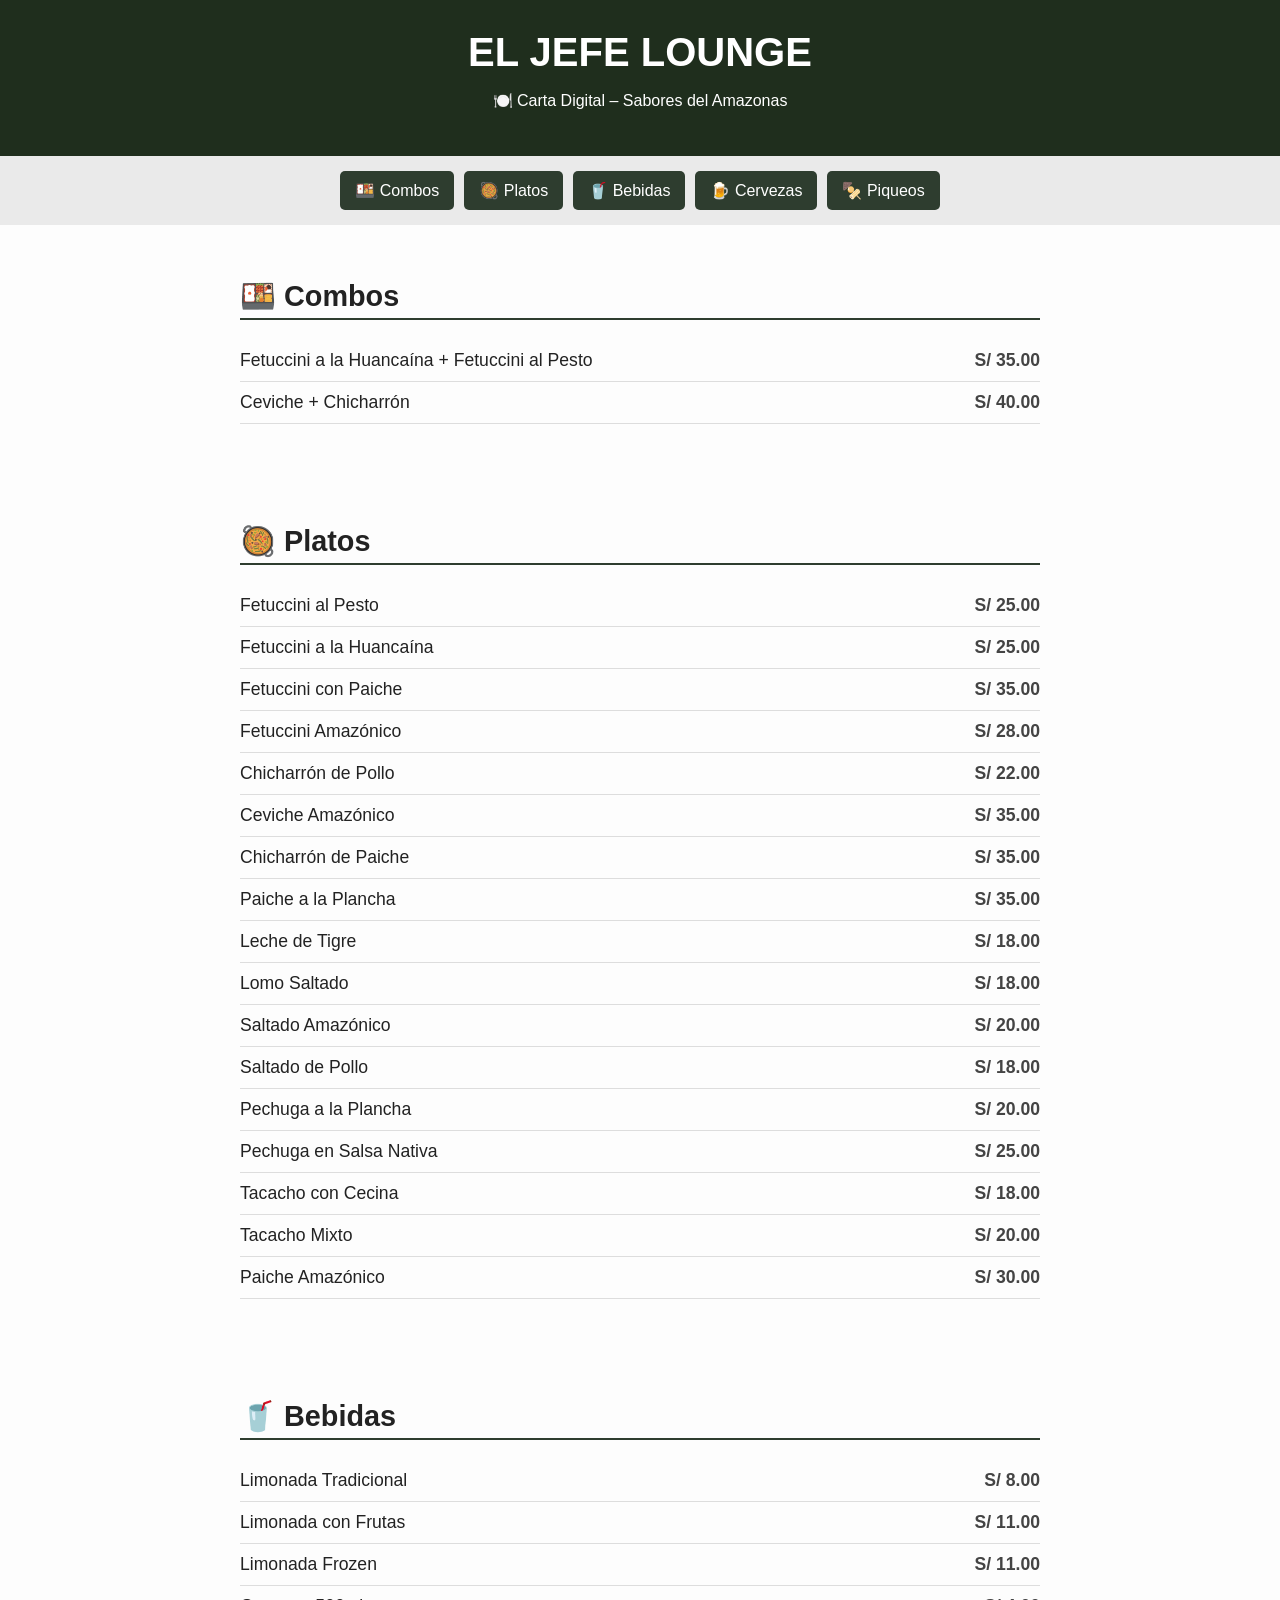
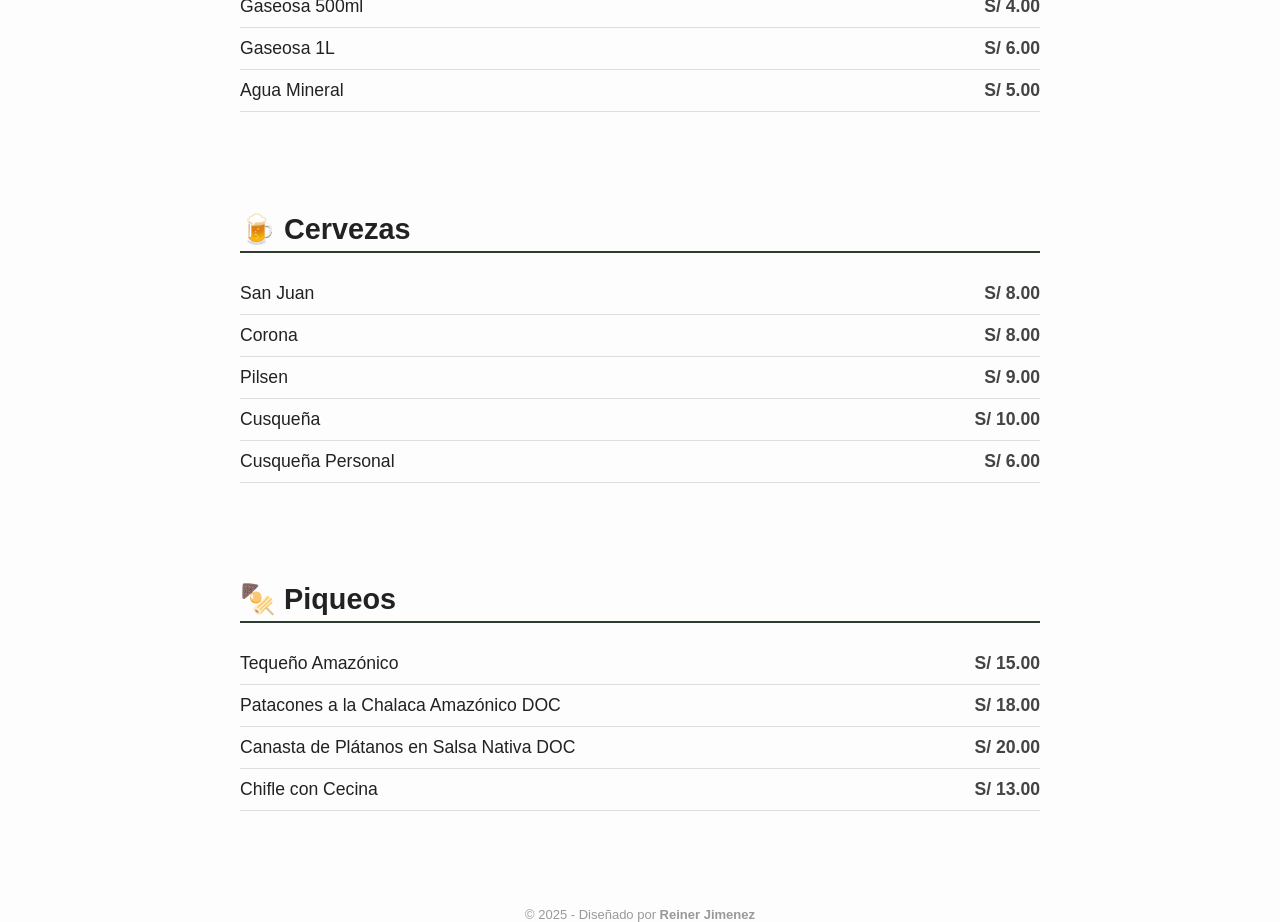
==== index.html @ 7139c157 "Initial commit" ====
<!DOCTYPE html>
<html lang="es">
<head>
  <meta charset="UTF-8" />
  <meta name="viewport" content="width=device-width, initial-scale=1.0"/>
  <title>Carta - El Jefe Lounge</title>
  <style>
    body {
      font-family: 'Segoe UI', sans-serif;
      background: #fdfdfd;
      margin: 0;
      color: #222;
    }

    header {
      background: #1f2e1d;
      color: #fff;
      padding: 30px 20px;
      text-align: center;
    }

    header h1 {
      margin: 0;
      font-size: 2.5em;
      text-transform: uppercase;
    }

    nav {
      display: flex;
      flex-wrap: wrap;
      justify-content: center;
      background: #eaeaea;
      padding: 10px;
      position: sticky;
      top: 0;
      z-index: 1000;
    }

    nav button {
      margin: 5px;
      padding: 10px 15px;
      background: #2e3d2f;
      color: white;
      border: none;
      border-radius: 5px;
      cursor: pointer;
      font-size: 1em;
    }

    nav button:hover {
      background: #3f513e;
    }

    .section {
      padding: 30px 20px;
      max-width: 800px;
      margin: auto;
    }

    .section h2 {
      border-bottom: 2px solid #2e3d2f;
      padding-bottom: 5px;
      margin-bottom: 20px;
      font-size: 1.8em;
    }

    ul {
      list-style: none;
      padding: 0;
    }

    li {
      display: flex;
      justify-content: space-between;
      border-bottom: 1px solid #ddd;
      padding: 10px 0;
      font-size: 1.1em;
    }

    .price {
      font-weight: bold;
      color: #444;
    }
  </style>
</head>
<body>

<header>
  <h1>El Jefe Lounge</h1>
  <p>🍽️ Carta Digital – Sabores del Amazonas</p>
</header>

<nav>
  <button onclick="scrollToSection('combos')">🍱 Combos</button>
  <button onclick="scrollToSection('platos')">🥘 Platos</button>
  <button onclick="scrollToSection('bebidas')">🥤 Bebidas</button>
  <button onclick="scrollToSection('cervezas')">🍺 Cervezas</button>
  <button onclick="scrollToSection('piqueos')">🍢 Piqueos</button>
</nav>

<div class="section" id="combos">
  <h2>🍱 Combos</h2>
  <ul>
    <li><span>Fetuccini a la Huancaína + Fetuccini al Pesto</span><span class="price">S/ 35.00</span></li>
    <li><span>Ceviche + Chicharrón</span><span class="price">S/ 40.00</span></li>
  </ul>
</div>

<div class="section" id="platos">
  <h2>🥘 Platos</h2>
  <ul>
    <li><span>Fetuccini al Pesto</span><span class="price">S/ 25.00</span></li>
    <li><span>Fetuccini a la Huancaína</span><span class="price">S/ 25.00</span></li>
    <li><span>Fetuccini con Paiche</span><span class="price">S/ 35.00</span></li>
    <li><span>Fetuccini Amazónico</span><span class="price">S/ 28.00</span></li>
    <li><span>Chicharrón de Pollo</span><span class="price">S/ 22.00</span></li>
    <li><span>Ceviche Amazónico</span><span class="price">S/ 35.00</span></li>
    <li><span>Chicharrón de Paiche</span><span class="price">S/ 35.00</span></li>
    <li><span>Paiche a la Plancha</span><span class="price">S/ 35.00</span></li>
    <li><span>Leche de Tigre</span><span class="price">S/ 18.00</span></li>
    <li><span>Lomo Saltado</span><span class="price">S/ 18.00</span></li>
    <li><span>Saltado Amazónico</span><span class="price">S/ 20.00</span></li>
    <li><span>Saltado de Pollo</span><span class="price">S/ 18.00</span></li>
    <li><span>Pechuga a la Plancha</span><span class="price">S/ 20.00</span></li>
    <li><span>Pechuga en Salsa Nativa</span><span class="price">S/ 25.00</span></li>
    <li><span>Tacacho con Cecina</span><span class="price">S/ 18.00</span></li>
    <li><span>Tacacho Mixto</span><span class="price">S/ 20.00</span></li>
    <li><span>Paiche Amazónico</span><span class="price">S/ 30.00</span></li>
  </ul>
</div>

<div class="section" id="bebidas">
  <h2>🥤 Bebidas</h2>
  <ul>
    <li><span>Limonada Tradicional</span><span class="price">S/ 8.00</span></li>
    <li><span>Limonada con Frutas</span><span class="price">S/ 11.00</span></li>
    <li><span>Limonada Frozen</span><span class="price">S/ 11.00</span></li>
    <li><span>Gaseosa 500ml</span><span class="price">S/ 4.00</span></li>
    <li><span>Gaseosa 1L</span><span class="price">S/ 6.00</span></li>
    <li><span>Agua Mineral</span><span class="price">S/ 5.00</span></li>
  </ul>
</div>

<div class="section" id="cervezas">
  <h2>🍺 Cervezas</h2>
  <ul>
    <li><span>San Juan</span><span class="price">S/ 8.00</span></li>
    <li><span>Corona</span><span class="price">S/ 8.00</span></li>
    <li><span>Pilsen</span><span class="price">S/ 9.00</span></li>
    <li><span>Cusqueña</span><span class="price">S/ 10.00</span></li>
    <li><span>Cusqueña Personal</span><span class="price">S/ 6.00</span></li>
  </ul>
</div>

<div class="section" id="piqueos">
  <h2>🍢 Piqueos</h2>
  <ul>
    <li><span>Tequeño Amazónico</span><span class="price">S/ 15.00</span></li>
    <li><span>Patacones a la Chalaca Amazónico DOC</span><span class="price">S/ 18.00</span></li>
    <li><span>Canasta de Plátanos en Salsa Nativa DOC</span><span class="price">S/ 20.00</span></li>
    <li><span>Chifle con Cecina</span><span class="price">S/ 13.00</span></li>
  </ul>
</div>

<script>
  function scrollToSection(id) {
    document.getElementById(id).scrollIntoView({ behavior: 'smooth' });
  }
</script>

<footer style="text-align:center; margin-top:50px; font-size: 13px; color: #999;">
  © 2025 - Diseñado por <strong>Reiner Jimenez</strong>
</footer>

</body>
</html>
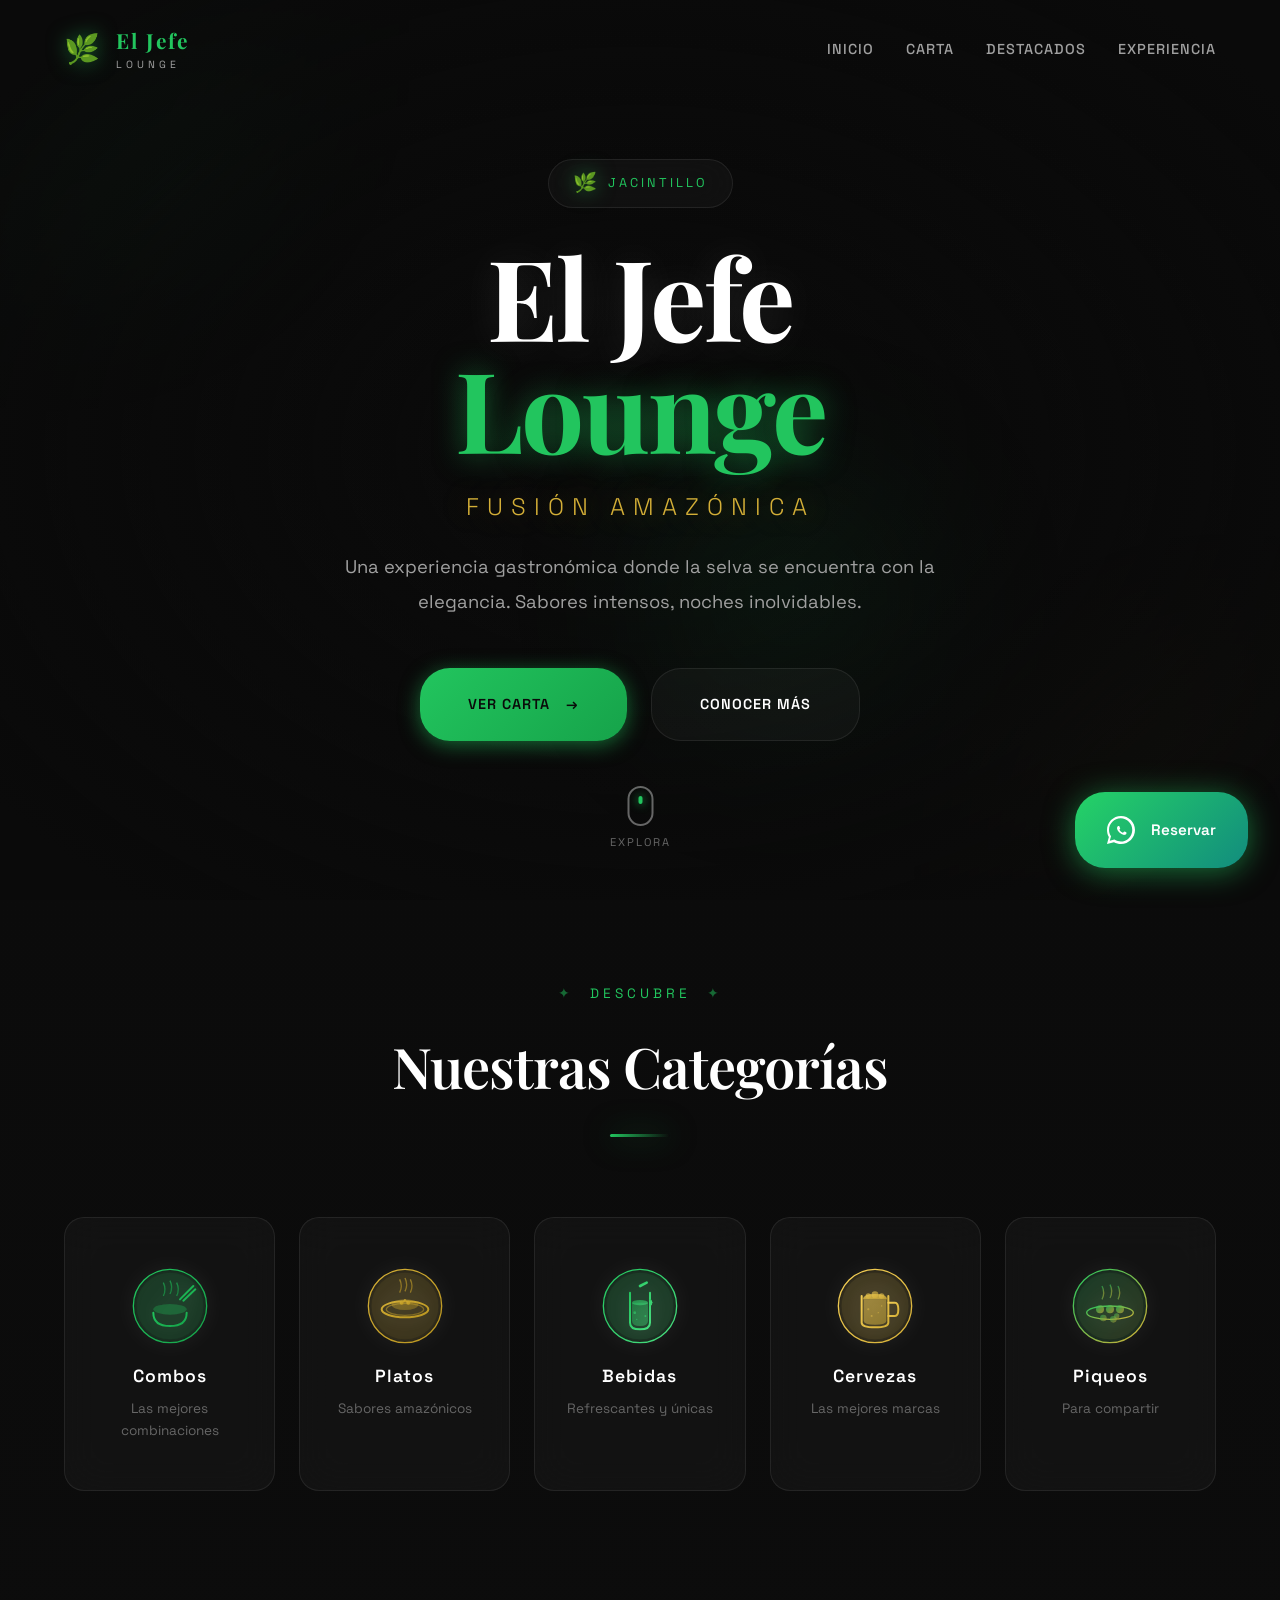
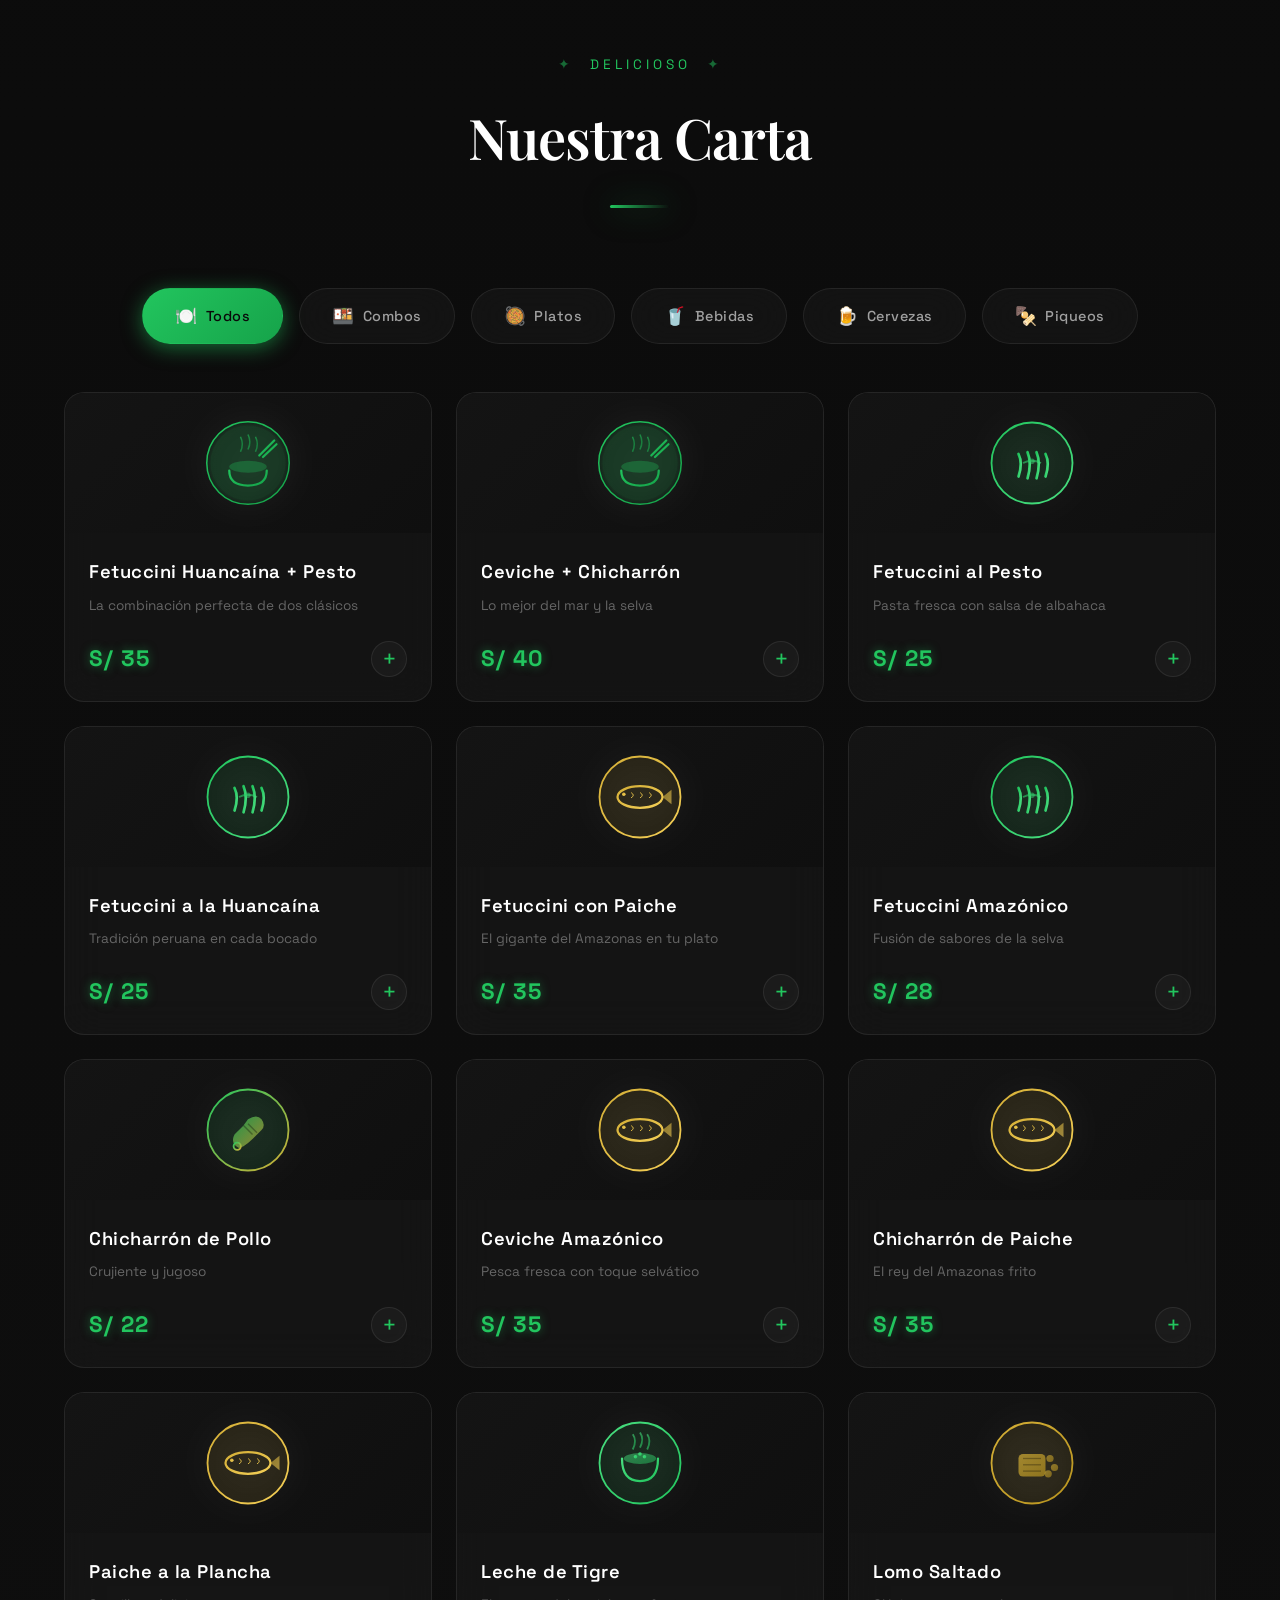
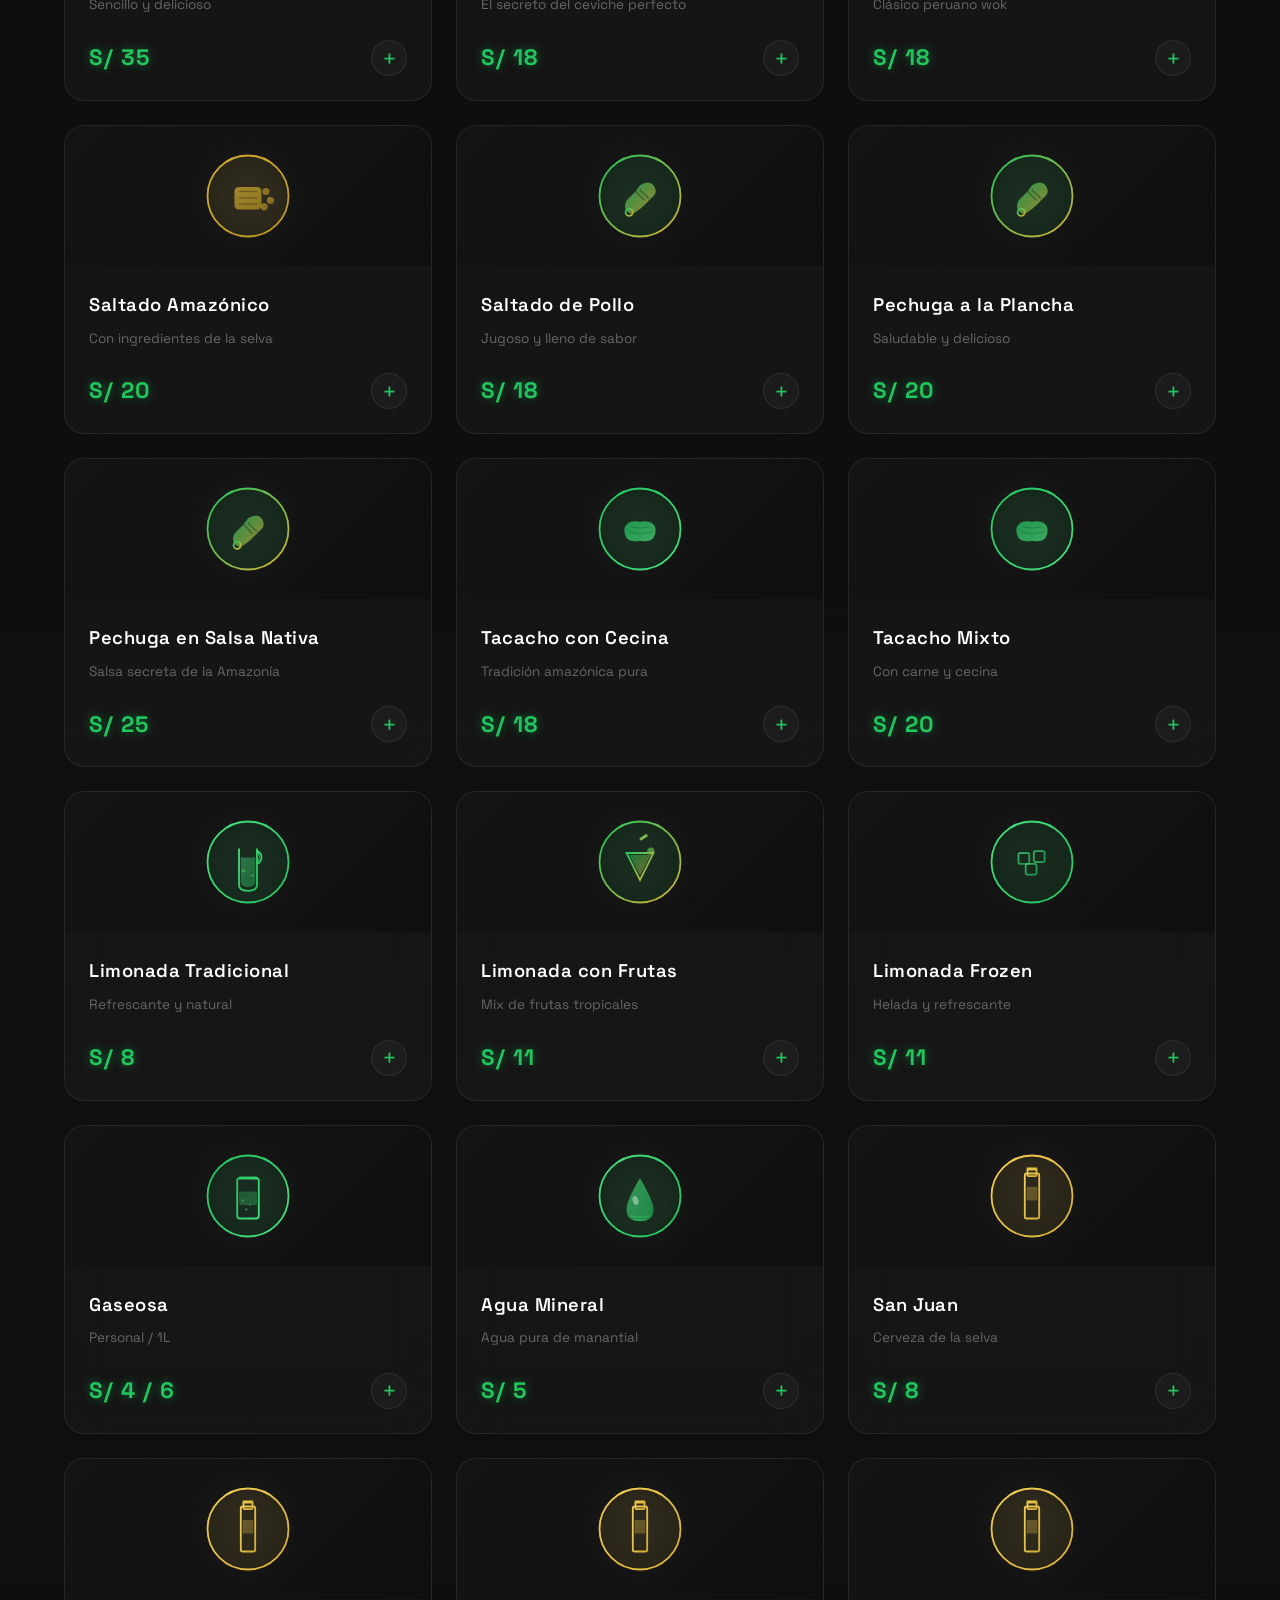
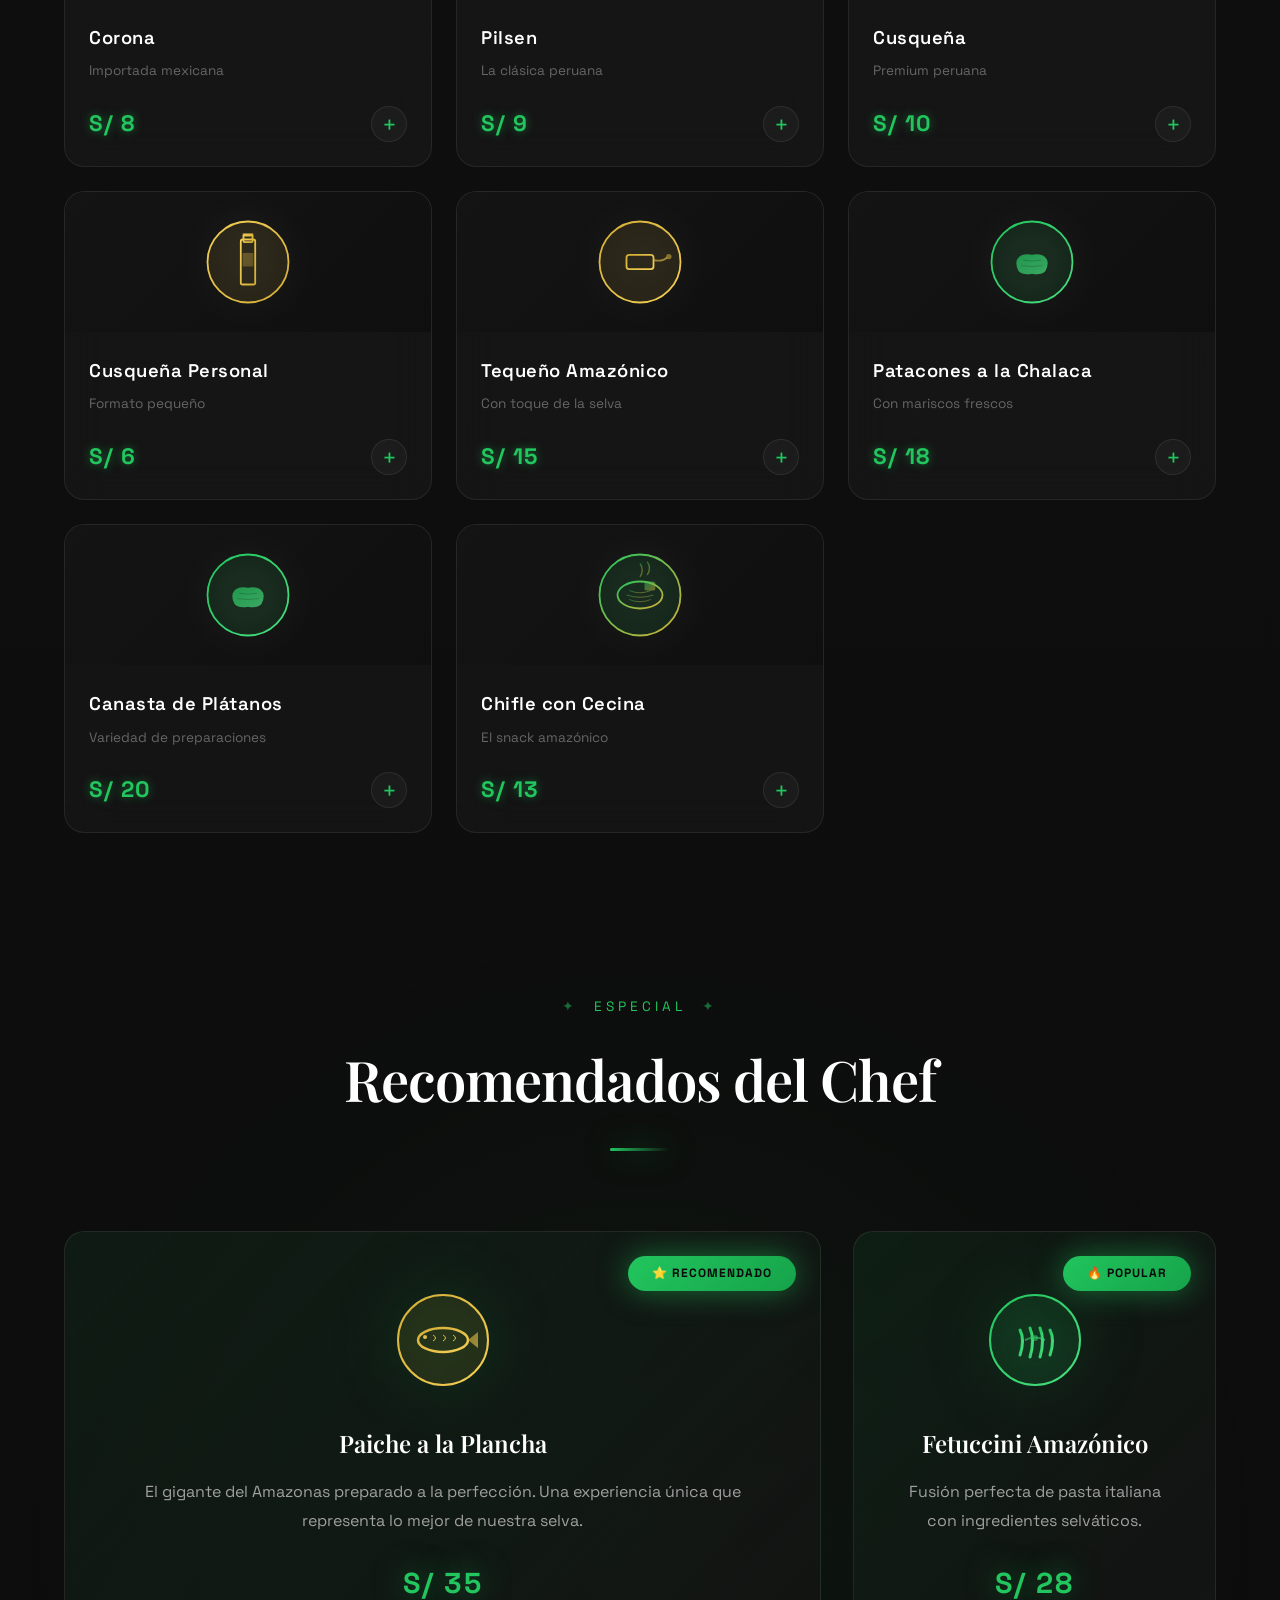
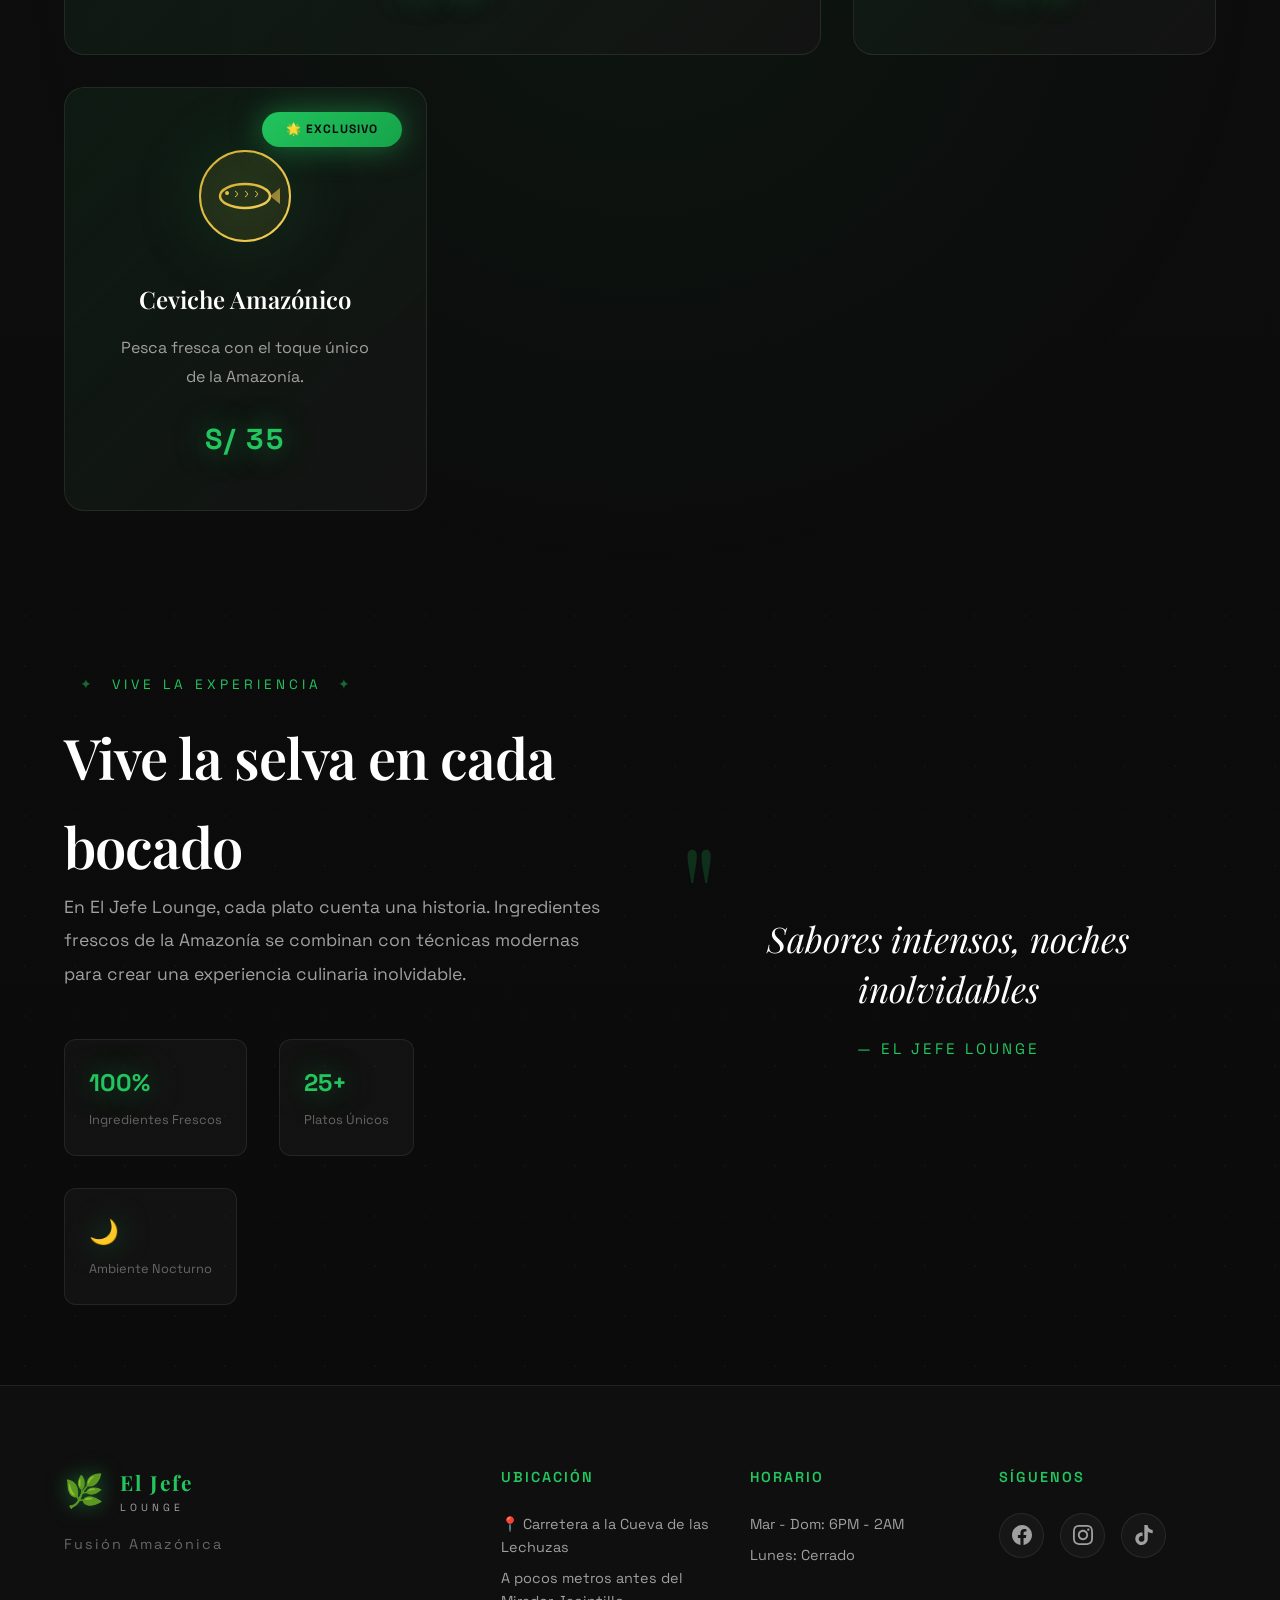
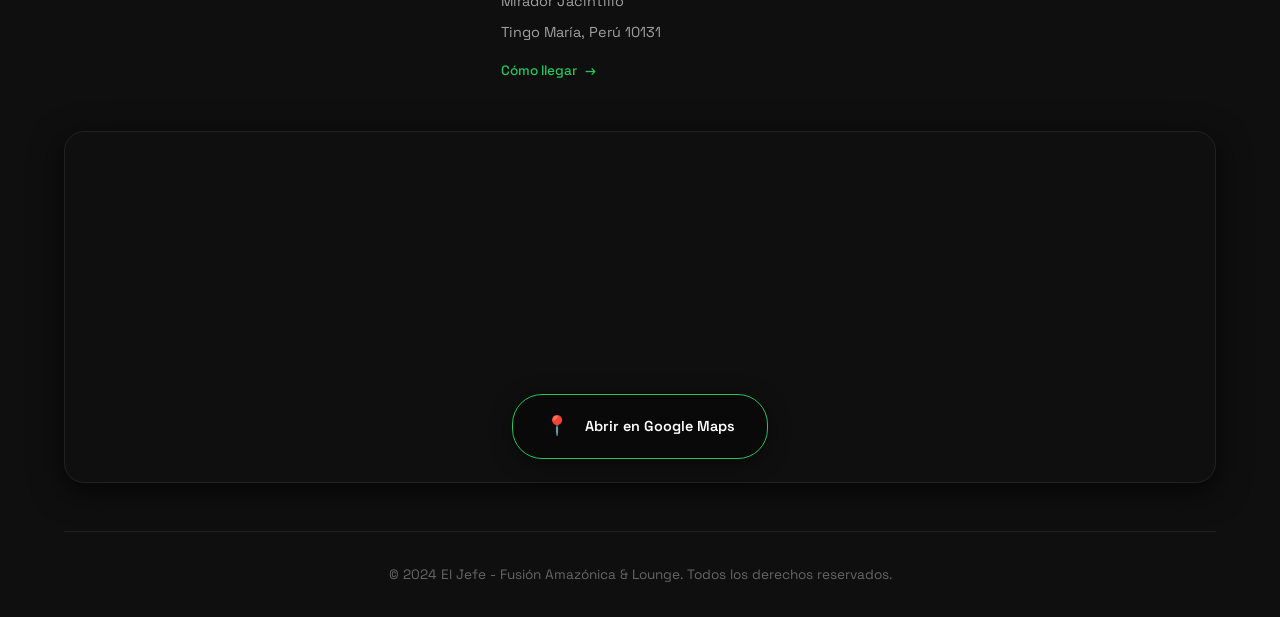
==== commit 37866b84: "primera version" ====
--- a/index.html
+++ b/index.html
@@ -1,176 +1,1040 @@
 <!DOCTYPE html>
 <html lang="es">
 <head>
-  <meta charset="UTF-8" />
-  <meta name="viewport" content="width=device-width, initial-scale=1.0"/>
-  <title>Carta - El Jefe Lounge</title>
-  <style>
-    body {
-      font-family: 'Segoe UI', sans-serif;
-      background: #fdfdfd;
-      margin: 0;
-      color: #222;
-    }
+    <meta charset="UTF-8">
+    <meta name="viewport" content="width=device-width, initial-scale=1.0">
+    <meta name="description" content="El Jefe - Fusión Amazónica & Lounge. Carta digital interactiva en Jacintillo.">
+    <meta name="theme-color" content="#0a0a0a">
+    <title>El Jefe | Fusión Amazónica & Lounge</title>
+    
+    <!-- DNS Prefetch & Preconnect -->
+    <link rel="dns-prefetch" href="https://fonts.googleapis.com">
+    <link rel="dns-prefetch" href="https://fonts.gstatic.com">
+    <link rel="dns-prefetch" href="https://www.google.com">
+    <link rel="preconnect" href="https://fonts.googleapis.com" crossorigin>
+    <link rel="preconnect" href="https://fonts.gstatic.com" crossorigin>
+    
+    <!-- Preload Critical Fonts -->
+    <link rel="preload" as="style" href="https://fonts.googleapis.com/css2?family=Playfair+Display:ital,wght@0,400;0,600;0,700;1,400&family=Space+Grotesk:wght@300;400;500;600;700&display=swap">
+    <link rel="stylesheet" href="https://fonts.googleapis.com/css2?family=Playfair+Display:ital,wght@0,400;0,600;0,700;1,400&family=Space+Grotesk:wght@300;400;500;600;700&display=swap" media="print" onload="this.media='all'">
+    <noscript><link rel="stylesheet" href="https://fonts.googleapis.com/css2?family=Playfair+Display:ital,wght@0,400;0,600;0,700;1,400&family=Space+Grotesk:wght@300;400;500;600;700&display=swap"></noscript>
+    
+    <!-- Critical CSS Inline -->
+    <style>
+        :root{--neon-green:#22C55E;--neon-green-light:#4ADE80;--neon-green-dark:#16A34A;--neon-green-glow:rgba(34,197,94,0.5);--gold:#D4AF37;--gold-light:#F4CF57;--gold-dark:#B8941F;--gold-glow:rgba(212,175,55,0.4);--bg-primary:#0a0a0a;--bg-secondary:#0f0f0f;--bg-tertiary:#141414;--glass-bg:rgba(255,255,255,0.03);--glass-border:rgba(255,255,255,0.08);--text-primary:#fff;--text-secondary:#a0a0a0;--text-muted:#666;--font-display:'Playfair Display',Georgia,serif;--font-body:'Space Grotesk',-apple-system,BlinkMacSystemFont,sans-serif;--space-md:1.5rem;--space-lg:2rem;--space-xl:3rem;--transition-base:0.3s cubic-bezier(0.4,0,0.2,1);--radius-lg:20px;--radius-xl:30px;--glow-green:0 0 30px rgba(34,197,94,0.5)}
+        *,*::before,*::after{margin:0;padding:0;box-sizing:border-box}
+        html{scroll-behavior:smooth;font-size:16px}
+        body{font-family:var(--font-body);background:linear-gradient(180deg,var(--bg-primary) 0%,var(--bg-secondary) 50%,var(--bg-primary) 100%);color:var(--text-primary);line-height:1.6;overflow-x:hidden;min-height:100vh}
+        body.loaded{overflow:auto}
+        .preloader{position:fixed;top:0;left:0;width:100%;height:100%;background:radial-gradient(circle at center,var(--bg-tertiary) 0%,var(--bg-primary) 100%);display:flex;flex-direction:column;align-items:center;justify-content:center;z-index:10000;transition:opacity 0.8s ease,visibility 0.8s ease}
+        .preloader.hidden{opacity:0;visibility:hidden}
+        .preloader-ring{position:absolute;border-radius:50%;border:2px solid transparent;border-top-color:var(--neon-green);animation:spin 1.5s linear infinite}
+        .preloader-ring:nth-child(1){width:80px;height:80px;border-right-color:var(--gold)}
+        .preloader-ring:nth-child(2){width:120px;height:120px;border-bottom-color:var(--neon-green);animation-direction:reverse;animation-duration:2s}
+        .preloader-ring:nth-child(3){width:160px;height:160px;border-left-color:var(--gold);animation-duration:2.5s}
+        @keyframes spin{to{transform:rotate(360deg)}}
+        .logo-container{text-align:center}
+        .logo-text-fallback{font-family:var(--font-display);font-size:2.5rem;font-weight:700;color:var(--neon-green);text-shadow:0 0 20px var(--neon-green-glow);letter-spacing:4px}
+        .loading-text{margin-top:var(--space-lg);font-size:0.9rem;color:var(--text-muted);letter-spacing:3px;text-transform:uppercase;animation:pulse-text 1.5s ease-in-out infinite}
+        @keyframes pulse-text{0%,100%{opacity:0.5}50%{opacity:1}}
+        .particles-container{position:fixed;top:0;left:0;width:100%;height:100%;z-index:-2;overflow:hidden;pointer-events:none}
+        .particle{position:absolute;width:4px;height:4px;background:var(--neon-green);border-radius:50%;opacity:0;animation:particle-float 15s infinite;box-shadow:0 0 10px var(--neon-green)}
+        @keyframes particle-float{0%{opacity:0;transform:translateY(100vh) scale(0)}10%{opacity:1}90%{opacity:1}100%{opacity:0;transform:translateY(-100px) scale(1)}}
+        .ambient-light{position:fixed;top:0;left:0;width:100%;height:100%;z-index:-1;overflow:hidden;pointer-events:none}
+        .orb{position:absolute;border-radius:50%;filter:blur(100px);opacity:0.3;animation:orb-float 20s ease-in-out infinite}
+        .orb-1{width:500px;height:500px;background:radial-gradient(circle,var(--neon-green) 0%,transparent 70%);top:-200px;left:-200px}
+        .orb-2{width:400px;height:400px;background:radial-gradient(circle,var(--gold) 0%,transparent 70%);bottom:-150px;right:-150px;animation-delay:-7s}
+        .orb-3{width:300px;height:300px;background:radial-gradient(circle,var(--neon-green-dark) 0%,transparent 70%);top:50%;left:50%;animation-delay:-14s}
+        @keyframes orb-float{0%,100%{transform:translate(0,0) scale(1)}33%{transform:translate(50px,-80px) scale(1.1)}66%{transform:translate(-40px,40px) scale(0.9)}}
+        .navbar{position:fixed;top:0;left:0;width:100%;z-index:1000;padding:var(--space-md) 0;transition:all var(--transition-base)}
+        .navbar.scrolled{background:rgba(10,10,10,0.95);backdrop-filter:blur(20px);border-bottom:1px solid var(--glass-border);padding:var(--space-md) 0}
+        .nav-container{max-width:1200px;margin:0 auto;padding:0 var(--space-md);display:flex;justify-content:space-between;align-items:center}
+        .nav-brand{display:flex;align-items:center;gap:var(--space-md);z-index:1002}
+        .brand-logo{font-size:1.8rem;filter:drop-shadow(0 0 10px var(--neon-green-glow))}
+        .brand-text{display:flex;flex-direction:column}
+        .brand-name{font-family:var(--font-display);font-size:1.3rem;font-weight:700;color:var(--neon-green);letter-spacing:2px}
+        .brand-tag{font-size:0.65rem;letter-spacing:4px;text-transform:uppercase;color:var(--text-secondary)}
+        .hero{position:relative;min-height:100vh;display:flex;align-items:center;justify-content:center;padding:var(--space-xl) var(--space-md);overflow:hidden}
+        .hero-bg{position:absolute;top:0;left:0;width:100%;height:100%;z-index:-1}
+        .hero-image-overlay{position:absolute;top:0;left:0;width:100%;height:100%;background:radial-gradient(ellipse at center,transparent 0%,var(--bg-primary) 90%);z-index:1}
+        .hero-content{position:relative;z-index:2;text-align:center;max-width:800px}
+        .hero-badge{display:inline-flex;align-items:center;gap:0.5rem;background:var(--glass-bg);border:1px solid var(--glass-border);padding:0.5rem 1.5rem;border-radius:var(--radius-xl);font-size:0.8rem;letter-spacing:3px;text-transform:uppercase;color:var(--neon-green);margin-bottom:var(--space-lg);backdrop-filter:blur(20px)}
+        .badge-leaf{font-size:1.2rem;filter:drop-shadow(0 0 10px var(--neon-green-glow))}
+        .hero-title{margin-bottom:var(--space-md)}
+        .title-main{display:block;font-family:var(--font-display);font-size:clamp(3.5rem,10vw,7rem);font-weight:700;line-height:1;letter-spacing:-2px;color:var(--text-primary);text-shadow:0 0 40px rgba(255,255,255,0.1)}
+        .title-accent{display:block;font-family:var(--font-display);font-size:clamp(3.5rem,10vw,7rem);font-weight:700;line-height:1;letter-spacing:-2px;color:var(--neon-green);text-shadow:var(--glow-green)}
+        .hero-tagline{font-size:clamp(1rem,2.5vw,1.5rem);font-weight:300;letter-spacing:8px;text-transform:uppercase;color:var(--gold);margin-bottom:var(--space-md);text-shadow:0 0 20px rgba(212,175,55,0.4)}
+        .hero-desc{font-size:clamp(1rem,2vw,1.15rem);color:var(--text-secondary);max-width:600px;margin:0 auto var(--space-xl);line-height:1.9}
+        .hero-actions{display:flex;gap:var(--space-md);justify-content:center;flex-wrap:wrap}
+        .btn{display:inline-flex;align-items:center;gap:var(--space-md);padding:var(--space-md) var(--space-xl);border-radius:var(--radius-xl);font-size:0.9rem;font-weight:600;letter-spacing:1px;text-transform:uppercase;transition:var(--transition-base);position:relative;overflow:hidden}
+        .btn-glow{background:linear-gradient(135deg,var(--neon-green) 0%,var(--neon-green-dark) 100%);color:var(--bg-primary);box-shadow:0 4px 20px var(--neon-green-glow)}
+        .btn-glow:hover{transform:translateY(-3px);box-shadow:0 8px 40px var(--neon-green-glow)}
+        .btn-ghost{background:var(--glass-bg);border:1px solid var(--glass-border);color:var(--text-primary);backdrop-filter:blur(20px)}
+        .btn-ghost:hover{background:var(--glass-border);border-color:var(--neon-green);color:var(--neon-green)}
+        .hero-scroll{position:absolute;bottom:var(--space-xl);left:50%;transform:translateX(-50%);z-index:2;display:flex;flex-direction:column;align-items:center;gap:0.5rem}
+        .scroll-mouse{width:26px;height:40px;border:2px solid var(--text-muted);border-radius:13px;position:relative}
+        .scroll-wheel{width:4px;height:8px;background:var(--neon-green);border-radius:2px;position:absolute;top:8px;left:50%;transform:translateX(-50%);animation:scroll-wheel 2s ease-in-out infinite;box-shadow:0 0 10px var(--neon-green)}
+        @keyframes scroll-wheel{0%,100%{opacity:1;transform:translateX(-50%) translateY(0)}100%{opacity:0;transform:translateX(-50%) translateY(12px)}}
+        .scroll-text{font-size:0.7rem;letter-spacing:2px;text-transform:uppercase;color:var(--text-muted)}
+        .animate-fade-in{opacity:0;animation:fadeIn 0.8s ease forwards}
+        @keyframes fadeIn{to{opacity:1}}
+        .animate-slide-up{opacity:0;transform:translateY(30px);animation:slideUp 0.8s ease forwards}
+        @keyframes slideUp{to{opacity:1;transform:translateY(0)}}
+        .delay-1{animation-delay:0.1s}.delay-2{animation-delay:0.2s}.delay-3{animation-delay:0.3s}
+        .container{width:100%;max-width:1200px;margin:0 auto;padding:0 var(--space-md)}
+        .section-header{text-align:center;margin-bottom:var(--space-xl)}
+        .section-label{display:inline-block;font-size:0.85rem;letter-spacing:4px;text-transform:uppercase;color:var(--neon-green);margin-bottom:var(--space-md);position:relative}
+        .section-label::before,.section-label::after{content:'✦';margin:0 var(--space-sm);opacity:0.5}
+        .section-title{font-family:var(--font-display);font-size:clamp(2rem,5vw,3.5rem);font-weight:600;color:var(--text-primary);letter-spacing:-1px}
+        .title-line{width:60px;height:3px;background:linear-gradient(90deg,var(--neon-green),transparent);margin:var(--space-md) auto 0;border-radius:2px;box-shadow:var(--glow-green)}
+        .categories{padding:var(--space-xl) 0;position:relative}
+        .categories-grid{display:grid;grid-template-columns:repeat(auto-fit,minmax(160px,1fr));gap:var(--space-md)}
+        .category-card{position:relative;background:var(--glass-bg);border:1px solid var(--glass-border);border-radius:var(--radius-lg);padding:var(--space-xl) var(--space-md);text-align:center;cursor:pointer;transition:var(--transition-base);overflow:hidden;backdrop-filter:blur(20px)}
+        .category-card:hover{transform:translateY(-10px);border-color:var(--neon-green);box-shadow:var(--glow-green)}
+        .category-icon-img,.category-icon{width:80px;height:80px;margin:0 auto var(--space-md);display:block;transition:var(--transition-base);filter:drop-shadow(0 0 10px rgba(255,255,255,0.2))}
+        .category-card:hover .category-icon-img{transform:scale(1.15) rotate(5deg);filter:drop-shadow(0 0 20px var(--neon-green-glow))}
+        .category-title{font-size:1.1rem;font-weight:600;color:var(--text-primary);margin-bottom:var(--space-xs);letter-spacing:1px}
+        .category-desc{font-size:0.85rem;color:var(--text-muted)}
+        .menu{padding:var(--space-xl) 0;position:relative}
+        .menu-tabs{display:flex;justify-content:center;flex-wrap:wrap;gap:var(--space-sm);margin-bottom:var(--space-xl)}
+        .tab-btn{display:flex;align-items:center;gap:0.5rem;padding:var(--space-sm) var(--space-lg);background:var(--glass-bg);border:1px solid var(--glass-border);border-radius:var(--radius-xl);color:var(--text-secondary);font-size:0.9rem;font-weight:500;letter-spacing:0.5px;transition:var(--transition-base);backdrop-filter:blur(20px)}
+        .tab-btn:hover{border-color:var(--neon-green);color:var(--neon-green)}
+        .tab-btn.active{background:linear-gradient(135deg,var(--neon-green) 0%,var(--neon-green-dark) 100%);color:var(--bg-primary);border-color:transparent;box-shadow:0 4px 20px var(--neon-green-glow)}
+        .menu-grid{display:grid;grid-template-columns:repeat(auto-fill,minmax(340px,1fr));gap:var(--space-md)}
+        .menu-card{opacity:0;transform:translateY(30px);transition:opacity 0.5s ease,transform 0.5s ease}
+        .menu-card.visible{opacity:1;transform:translateY(0)}
+        .menu-card.hidden{display:none}
+        .menu-card{position:relative;background:var(--glass-bg);border:1px solid var(--glass-border);border-radius:var(--radius-lg);overflow:hidden;backdrop-filter:blur(20px);transition:var(--transition-base)}
+        .menu-card:hover{transform:translateY(-5px);border-color:var(--neon-green);box-shadow:var(--glow-green)}
+        .card-image{height:140px;background:linear-gradient(135deg,var(--bg-tertiary) 0%,var(--bg-secondary) 100%);display:flex;align-items:center;justify-content:center;position:relative;overflow:hidden}
+        .card-icon-img{width:90px;height:90px;object-fit:contain;filter:drop-shadow(0 0 20px rgba(255,255,255,0.2));transition:var(--transition-base)}
+        .menu-card:hover .card-icon-img{transform:scale(1.15) rotate(5deg);filter:drop-shadow(0 0 30px var(--neon-green-glow))}
+        .card-content{padding:var(--space-md)}
+        .card-title{font-size:1.15rem;font-weight:600;color:var(--text-primary);margin-bottom:var(--space-xs);letter-spacing:0.5px}
+        .card-desc{font-size:0.85rem;color:var(--text-muted);margin-bottom:var(--space-md);display:-webkit-box;-webkit-line-clamp:2;line-clamp:2;-webkit-box-orient:vertical;overflow:hidden}
+        .card-footer{display:flex;justify-content:space-between;align-items:center}
+        .card-price{font-size:1.4rem;font-weight:700;color:var(--neon-green);letter-spacing:1px;text-shadow:0 0 10px var(--neon-green-glow)}
+        .card-btn{width:36px;height:36px;border-radius:50%;background:var(--glass-bg);border:1px solid var(--glass-border);color:var(--neon-green);font-size:1.5rem;display:flex;align-items:center;justify-content:center;transition:var(--transition-base)}
+        .card-btn:hover{background:var(--neon-green);color:var(--bg-primary);box-shadow:var(--glow-green)}
+        .featured{padding:var(--space-xl) 0;position:relative;overflow:hidden}
+        .featured-bg{position:absolute;top:0;left:0;width:100%;height:100%;background:radial-gradient(ellipse at center,rgba(34,197,94,0.05) 0%,transparent 70%);z-index:-1}
+        .featured-grid{display:grid;grid-template-columns:repeat(auto-fit,minmax(300px,1fr));gap:var(--space-lg)}
+        .featured-card{position:relative;background:linear-gradient(135deg,rgba(34,197,94,0.08) 0%,rgba(20,20,20,0.9) 100%);border:1px solid var(--glass-border);border-radius:var(--radius-lg);padding:var(--space-xl);text-align:center;transition:var(--transition-base);overflow:hidden}
+        .featured-card:hover{transform:translateY(-10px);border-color:var(--neon-green);box-shadow:var(--glow-green)}
+        .featured-card.featured-large{grid-column:span 2}
+        .featured-badge{position:absolute;top:var(--space-md);right:var(--space-md);background:linear-gradient(135deg,var(--neon-green) 0%,var(--neon-green-dark) 100%);color:var(--bg-primary);padding:var(--space-xs) var(--space-md);border-radius:var(--radius-xl);font-size:0.75rem;font-weight:700;letter-spacing:1px;text-transform:uppercase;box-shadow:var(--glow-green)}
+        .featured-image{height:120px;display:flex;align-items:center;justify-content:center;margin-bottom:var(--space-md)}
+        .featured-icon-img{width:100px;height:100px;object-fit:contain;filter:drop-shadow(0 0 30px var(--neon-green-glow));animation:float-emoji 3s ease-in-out infinite}
+        @keyframes float-emoji{0%,100%{transform:translateY(0)}50%{transform:translateY(-10px)}}
+        .featured-title{font-family:var(--font-display);font-size:1.5rem;font-weight:600;color:var(--text-primary);margin-bottom:var(--space-sm)}
+        .featured-desc{color:var(--text-secondary);margin-bottom:var(--space-md);line-height:1.8}
+        .featured-price{display:inline-block;font-size:1.8rem;font-weight:700;color:var(--neon-green);letter-spacing:2px;text-shadow:var(--glow-green)}
+        .experience{position:relative;padding:var(--space-xl) 0;overflow:hidden}
+        .experience-particles{position:absolute;top:0;left:0;width:100%;height:100%;background-image:radial-gradient(circle,var(--neon-green) 1px,transparent 1px);background-size:50px 50px;opacity:0.05;z-index:0}
+        .experience-content{position:relative;z-index:1;display:grid;grid-template-columns:1fr 1fr;gap:var(--space-xl);align-items:center}
+        .experience-text .section-label,.experience-text .section-title{text-align:left}
+        .experience-desc{color:var(--text-secondary);font-size:1.1rem;line-height:1.9;margin-bottom:var(--space-xl)}
+        .experience-stats{display:flex;gap:var(--space-lg);flex-wrap:wrap}
+        .stat{display:flex;flex-direction:column;gap:var(--space-xs);padding:var(--space-md);background:var(--glass-bg);border:1px solid var(--glass-border);border-radius:12px;min-width:120px;transition:var(--transition-base)}
+        .stat:hover{border-color:var(--neon-green);transform:translateY(-3px)}
+        .stat-number{font-size:1.5rem;font-weight:700;color:var(--neon-green);text-shadow:var(--glow-green)}
+        .stat-label{font-size:0.8rem;color:var(--text-muted)}
+        .experience-quote-wrapper{display:flex;align-items:center;justify-content:center}
+        .experience-quote{text-align:center;padding:var(--space-xl);position:relative}
+        .quote-mark{font-family:var(--font-display);font-size:8rem;color:var(--neon-green);opacity:0.2;position:absolute;top:-40px;left:0;line-height:1}
+        .quote-text{font-family:var(--font-display);font-size:clamp(1.5rem,4vw,2.2rem);font-style:italic;color:var(--text-primary);line-height:1.4;margin-bottom:var(--space-md)}
+        .quote-author{display:block;font-size:0.95rem;color:var(--neon-green);letter-spacing:3px;text-transform:uppercase}
+        .footer{background:var(--bg-secondary);border-top:1px solid var(--glass-border);padding:var(--space-xl) 0 var(--space-md);position:relative}
+        .footer-content{display:grid;grid-template-columns:1fr 2fr;gap:var(--space-xl);margin-bottom:var(--space-xl)}
+        .footer-logo{display:flex;align-items:center;gap:var(--space-md);margin-bottom:var(--space-xs)}
+        .logo-emoji{font-size:2rem;filter:drop-shadow(0 0 10px var(--neon-green-glow))}
+        .footer-brand-text{display:flex;flex-direction:column}
+        .footer-tagline{color:var(--text-muted);letter-spacing:2px;font-size:0.9rem}
+        .footer-info{display:grid;grid-template-columns:repeat(3,1fr);gap:var(--space-lg)}
+        .footer-col h4{font-size:0.9rem;font-weight:600;color:var(--neon-green);letter-spacing:2px;text-transform:uppercase;margin-bottom:var(--space-md)}
+        .footer-col p{color:var(--text-secondary);font-size:0.9rem;margin-bottom:var(--space-xs)}
+        .social-links{display:flex;gap:var(--space-sm)}
+        .social-link{width:45px;height:45px;display:flex;align-items:center;justify-content:center;background:var(--glass-bg);border:1px solid var(--glass-border);border-radius:50%;color:var(--text-secondary);transition:var(--transition-base)}
+        .social-link svg{width:20px;height:20px}
+        .social-link:hover{background:var(--neon-green);border-color:var(--neon-green);color:var(--bg-primary);transform:translateY(-5px);box-shadow:var(--glow-green)}
+        .footer-map{margin-top:var(--space-xl);margin-bottom:var(--space-xl);position:relative}
+        .map-container{position:relative;border-radius:var(--radius-lg);overflow:hidden;border:1px solid var(--glass-border);box-shadow:0 8px 32px rgba(0,0,0,0.7)}
+        .map-container iframe{display:block;width:100%;filter:grayscale(0.3) contrast(1.1) brightness(0.9);transition:filter var(--transition-base)}
+        .map-container iframe:hover{filter:grayscale(0)}
+        .map-overlay{position:absolute;bottom:var(--space-md);left:50%;transform:translateX(-50%);z-index:10}
+        .map-full-btn{display:inline-flex;align-items:center;gap:var(--space-sm);background:rgba(10,10,10,0.95);backdrop-filter:blur(10px);border:1px solid var(--neon-green);padding:var(--space-sm) var(--space-lg);border-radius:var(--radius-xl);color:var(--text-primary);font-size:0.9rem;font-weight:600;transition:var(--transition-base);box-shadow:0 4px 20px rgba(0,0,0,0.5)}
+        .map-full-btn:hover{background:var(--neon-green);color:var(--bg-primary);box-shadow:var(--glow-green);transform:translateY(-3px)}
+        .map-pin-icon{font-size:1.2rem}
+        .map-link{display:inline-flex;align-items:center;gap:var(--space-xs);color:var(--neon-green);font-size:0.85rem;font-weight:500;margin-top:var(--space-xs);transition:var(--transition-base)}
+        .map-link:hover{gap:var(--space-sm);color:var(--neon-green-light)}
+        .footer-bottom{text-align:center;padding-top:var(--space-lg);border-top:1px solid var(--glass-border)}
+        .footer-bottom p{color:var(--text-muted);font-size:0.85rem}
+        .whatsapp-float{position:fixed;bottom:var(--space-lg);right:var(--space-lg);display:flex;align-items:center;gap:var(--space-sm);background:linear-gradient(135deg,#25d366 0%,#128c7e 100%);color:var(--text-primary);padding:var(--space-md) var(--space-lg);border-radius:var(--radius-xl);font-weight:600;font-size:0.95rem;box-shadow:0 4px 30px rgba(37,211,102,0.5);z-index:999;transition:var(--transition-base);animation:whatsapp-pulse 2s ease-in-out infinite}
+        .whatsapp-float svg{width:28px;height:28px}
+        .whatsapp-float:hover{transform:translateY(-5px) scale(1.05);box-shadow:0 8px 40px rgba(37,211,102,0.6)}
+        @keyframes whatsapp-pulse{0%,100%{box-shadow:0 4px 30px rgba(37,211,102,0.5)}50%{box-shadow:0 4px 40px rgba(37,211,102,0.7)}}
+        @media(max-width: 768px){.nav-trigger{display:flex}.nav-overlay{display:block;position:fixed;top:0;left:0;width:100%;height:100%;background:rgba(0,0,0,0.8);backdrop-filter:blur(5px);z-index:999;opacity:0;transition:opacity var(--transition-base)}.nav-overlay.active{opacity:1}.nav-list{position:fixed;top:0;right:-100%;width:75%;max-width:320px;height:100vh;background:linear-gradient(135deg,var(--bg-tertiary) 0%,var(--bg-primary) 100%);flex-direction:column;justify-content:center;align-items:center;gap:var(--space-xl);transition:var(--transition-base);border-left:1px solid var(--glass-border);padding:var(--space-xl)}.nav-list.active{right:0}.nav-item{font-size:1.3rem}.footer-content{grid-template-columns:1fr;gap:var(--space-xl);text-align:center}.footer-logo{justify-content:center}.footer-info{grid-template-columns:1fr;gap:var(--space-lg)}.social-links{justify-content:center}.map-overlay{bottom:var(--space-sm)}.map-full-btn{padding:var(--space-xs) var(--space-md);font-size:0.85rem}.map-container iframe{height:280px!important}.featured-card.featured-large{grid-column:span 1}.experience-content{grid-template-columns:1fr;gap:var(--space-xl)}.experience-text .section-label,.experience-text .section-title{text-align:center}.experience-desc{text-align:center}.experience-stats{justify-content:center}}
+        @media(max-width: 480px){.whatsapp-float span{display:none}.whatsapp-float{padding:var(--space-md);border-radius:50%}}
+        @media(prefers-reduced-motion:reduce){*,*::before,*::after{animation-duration:0.01ms!important;animation-iteration-count:1!important;transition-duration:0.01ms!important}html{scroll-behavior:auto}}
+        a:focus,button:focus{outline:2px solid var(--neon-green);outline-offset:2px}
+        ::selection{background:var(--neon-green);color:var(--bg-primary)}
+        ::-webkit-scrollbar{width:10px}::-webkit-scrollbar-track{background:var(--bg-primary)}::-webkit-scrollbar-thumb{background:var(--neon-green);border-radius:5px}::-webkit-scrollbar-thumb:hover{background:var(--neon-green-light)}
+    </style>
+    
+    <!-- Non-Critical CSS (deferred) -->
+    <link rel="preload" as="style" href="css/styles.css">
+    <link rel="stylesheet" href="css/styles.css" media="print" onload="this.media='all'">
+    <noscript><link rel="stylesheet" href="css/styles.css"></noscript>
+</head>
+<body class="dark-mode">
+    <!-- Preloader -->
+    <div class="preloader" id="preloader">
+        <div class="preloader-ring"></div>
+        <div class="preloader-ring"></div>
+        <div class="preloader-ring"></div>
+        <div class="logo-container">
+            <img src="images/logo.svg" alt="El Jefe Lounge" class="logo-preloader" onerror="this.style.display='none'">
+        </div>
+        <p class="loading-text">Cargando experiencia...</p>
+    </div>
 
-    header {
-      background: #1f2e1d;
-      color: #fff;
-      padding: 30px 20px;
-      text-align: center;
-    }
+    <!-- Particles Background (optimized count) -->
+    <div class="particles-container" id="particles"></div>
+    
+    <!-- Gradient Orbs -->
+    <div class="ambient-light">
+        <div class="orb orb-1"></div>
+        <div class="orb orb-2"></div>
+        <div class="orb orb-3"></div>
+    </div>
 
-    header h1 {
-      margin: 0;
-      font-size: 2.5em;
-      text-transform: uppercase;
-    }
+    <!-- Navigation -->
+    <nav class="navbar" id="navbar">
+        <div class="nav-container">
+            <a href="#" class="nav-brand">
+                <span class="brand-logo">🌿</span>
+                <div class="brand-text">
+                    <span class="brand-name">El Jefe</span>
+                    <span class="brand-tag">LOUNGE</span>
+                </div>
+            </a>
+            
+            <button class="nav-trigger" id="navTrigger" aria-label="Menu">
+                <span></span>
+                <span></span>
+                <span></span>
+            </button>
+            
+            <div class="nav-overlay" id="navOverlay"></div>
+            
+            <ul class="nav-list" id="navList">
+                <li><a href="#hero" class="nav-item">Inicio</a></li>
+                <li><a href="#menu" class="nav-item">Carta</a></li>
+                <li><a href="#featured" class="nav-item">Destacados</a></li>
+                <li><a href="#experience" class="nav-item">Experiencia</a></li>
+            </ul>
+        </div>
+    </nav>
 
-    nav {
-      display: flex;
-      flex-wrap: wrap;
-      justify-content: center;
-      background: #eaeaea;
-      padding: 10px;
-      position: sticky;
-      top: 0;
-      z-index: 1000;
-    }
+    <!-- Hero Section -->
+    <header class="hero" id="hero">
+        <div class="hero-bg">
+            <div class="hero-image-overlay"></div>
+            <img src="images/hero_visual.png" alt="" class="hero-bg-image" onerror="this.style.display='none'" loading="eager">
+        </div>
+        
+        <div class="hero-content">
+            <div class="hero-badge animate-fade-in">
+                <span class="badge-leaf">🌿</span>
+                <span class="badge-text">Jacintillo</span>
+            </div>
+            
+            <h1 class="hero-title animate-slide-up">
+                <span class="title-main">El Jefe</span>
+                <span class="title-accent">Lounge</span>
+            </h1>
+            
+            <p class="hero-tagline animate-slide-up delay-1">Fusión Amazónica</p>
+            
+            <p class="hero-desc animate-slide-up delay-2">
+                Una experiencia gastronómica donde la selva se encuentra con la elegancia. 
+                Sabores intensos, noches inolvidables.
+            </p>
+            
+            <div class="hero-actions animate-slide-up delay-3">
+                <a href="#menu" class="btn btn-glow">
+                    <span class="btn-text">Ver Carta</span>
+                    <span class="btn-arrow">→</span>
+                </a>
+                <a href="#experience" class="btn btn-ghost">
+                    <span class="btn-text">Conocer Más</span>
+                </a>
+            </div>
+        </div>
+        
+        <div class="hero-scroll">
+            <div class="scroll-mouse">
+                <div class="scroll-wheel"></div>
+            </div>
+            <span class="scroll-text">Explora</span>
+        </div>
+    </header>
 
-    nav button {
-      margin: 5px;
-      padding: 10px 15px;
-      background: #2e3d2f;
-      color: white;
-      border: none;
-      border-radius: 5px;
-      cursor: pointer;
-      font-size: 1em;
-    }
+    <!-- Categories Section -->
+    <section class="categories" id="categories">
+        <div class="container">
+            <div class="section-header">
+                <span class="section-label">Descubre</span>
+                <h2 class="section-title">Nuestras Categorías</h2>
+                <div class="title-line"></div>
+            </div>
+            
+            <div class="categories-grid">
+                <div class="category-card" data-category="combos">
+                    <div class="category-bg"></div>
+                    <img src="images/category-combos.svg" alt="Combos" class="category-icon-img" loading="lazy">
+                    <h3 class="category-title">Combos</h3>
+                    <p class="category-desc">Las mejores combinaciones</p>
+                    <div class="category-glow"></div>
+                </div>
+                
+                <div class="category-card" data-category="platos">
+                    <div class="category-bg"></div>
+                    <img src="images/category-platos.svg" alt="Platos" class="category-icon-img" loading="lazy">
+                    <h3 class="category-title">Platos</h3>
+                    <p class="category-desc">Sabores amazónicos</p>
+                    <div class="category-glow"></div>
+                </div>
+                
+                <div class="category-card" data-category="bebidas">
+                    <div class="category-bg"></div>
+                    <img src="images/category-bebidas.svg" alt="Bebidas" class="category-icon-img" loading="lazy">
+                    <h3 class="category-title">Bebidas</h3>
+                    <p class="category-desc">Refrescantes y únicas</p>
+                    <div class="category-glow"></div>
+                </div>
+                
+                <div class="category-card" data-category="cervezas">
+                    <div class="category-bg"></div>
+                    <img src="images/category-cervezas.svg" alt="Cervezas" class="category-icon-img" loading="lazy">
+                    <h3 class="category-title">Cervezas</h3>
+                    <p class="category-desc">Las mejores marcas</p>
+                    <div class="category-glow"></div>
+                </div>
+                
+                <div class="category-card" data-category="piqueos">
+                    <div class="category-bg"></div>
+                    <img src="images/category-piqueos.svg" alt="Piqueos" class="category-icon-img" loading="lazy">
+                    <h3 class="category-title">Piqueos</h3>
+                    <p class="category-desc">Para compartir</p>
+                    <div class="category-glow"></div>
+                </div>
+            </div>
+        </div>
+    </section>
 
-    nav button:hover {
-      background: #3f513e;
-    }
+    <!-- Menu Section -->
+    <section class="menu" id="menu">
+        <div class="container">
+            <div class="section-header">
+                <span class="section-label">Delicioso</span>
+                <h2 class="section-title">Nuestra Carta</h2>
+                <div class="title-line"></div>
+            </div>
+            
+            <!-- Filter Tabs -->
+            <div class="menu-tabs">
+                <button class="tab-btn active" data-filter="all">
+                    <span class="tab-icon">🍽️</span>
+                    <span class="tab-text">Todos</span>
+                </button>
+                <button class="tab-btn" data-filter="combos">
+                    <span class="tab-icon">🍱</span>
+                    <span class="tab-text">Combos</span>
+                </button>
+                <button class="tab-btn" data-filter="platos">
+                    <span class="tab-icon">🥘</span>
+                    <span class="tab-text">Platos</span>
+                </button>
+                <button class="tab-btn" data-filter="bebidas">
+                    <span class="tab-icon">🥤</span>
+                    <span class="tab-text">Bebidas</span>
+                </button>
+                <button class="tab-btn" data-filter="cervezas">
+                    <span class="tab-icon">🍺</span>
+                    <span class="tab-text">Cervezas</span>
+                </button>
+                <button class="tab-btn" data-filter="piqueos">
+                    <span class="tab-icon">🍢</span>
+                    <span class="tab-text">Piqueos</span>
+                </button>
+            </div>
+            
+            <!-- Menu Grid -->
+            <div class="menu-grid" id="menuGrid">
+                <!-- Combos -->
+                <article class="menu-card" data-category="combos">
+                    <div class="card-glow"></div>
+                    <div class="card-image">
+                        <img src="images/category-combos.svg" alt="" class="card-icon-img" loading="lazy">
+                    </div>
+                    <div class="card-content">
+                        <h3 class="card-title">Fetuccini Huancaína + Pesto</h3>
+                        <p class="card-desc">La combinación perfecta de dos clásicos</p>
+                        <div class="card-footer">
+                            <span class="card-price">S/ 35</span>
+                            <button class="card-btn" aria-label="Ver detalles">+</button>
+                        </div>
+                    </div>
+                </article>
+                
+                <article class="menu-card" data-category="combos">
+                    <div class="card-glow"></div>
+                    <div class="card-image">
+                        <img src="images/category-combos.svg" alt="" class="card-icon-img" loading="lazy">
+                    </div>
+                    <div class="card-content">
+                        <h3 class="card-title">Ceviche + Chicharrón</h3>
+                        <p class="card-desc">Lo mejor del mar y la selva</p>
+                        <div class="card-footer">
+                            <span class="card-price">S/ 40</span>
+                            <button class="card-btn" aria-label="Ver detalles">+</button>
+                        </div>
+                    </div>
+                </article>
+                
+                <!-- Platos -->
+                <article class="menu-card" data-category="platos">
+                    <div class="card-glow"></div>
+                    <div class="card-image">
+                        <img src="images/icon-pasta.svg" alt="" class="card-icon-img" loading="lazy">
+                    </div>
+                    <div class="card-content">
+                        <h3 class="card-title">Fetuccini al Pesto</h3>
+                        <p class="card-desc">Pasta fresca con salsa de albahaca</p>
+                        <div class="card-footer">
+                            <span class="card-price">S/ 25</span>
+                            <button class="card-btn" aria-label="Ver detalles">+</button>
+                        </div>
+                    </div>
+                </article>
+                
+                <article class="menu-card" data-category="platos">
+                    <div class="card-glow"></div>
+                    <div class="card-image">
+                        <img src="images/icon-pasta.svg" alt="" class="card-icon-img" loading="lazy">
+                    </div>
+                    <div class="card-content">
+                        <h3 class="card-title">Fetuccini a la Huancaína</h3>
+                        <p class="card-desc">Tradición peruana en cada bocado</p>
+                        <div class="card-footer">
+                            <span class="card-price">S/ 25</span>
+                            <button class="card-btn" aria-label="Ver detalles">+</button>
+                        </div>
+                    </div>
+                </article>
+                
+                <article class="menu-card" data-category="platos">
+                    <div class="card-glow"></div>
+                    <div class="card-image">
+                        <img src="images/icon-fish.svg" alt="" class="card-icon-img" loading="lazy">
+                    </div>
+                    <div class="card-content">
+                        <h3 class="card-title">Fetuccini con Paiche</h3>
+                        <p class="card-desc">El gigante del Amazonas en tu plato</p>
+                        <div class="card-footer">
+                            <span class="card-price">S/ 35</span>
+                            <button class="card-btn" aria-label="Ver detalles">+</button>
+                        </div>
+                    </div>
+                </article>
+                
+                <article class="menu-card" data-category="platos">
+                    <div class="card-glow"></div>
+                    <div class="card-image">
+                        <img src="images/icon-pasta.svg" alt="" class="card-icon-img" loading="lazy">
+                    </div>
+                    <div class="card-content">
+                        <h3 class="card-title">Fetuccini Amazónico</h3>
+                        <p class="card-desc">Fusión de sabores de la selva</p>
+                        <div class="card-footer">
+                            <span class="card-price">S/ 28</span>
+                            <button class="card-btn" aria-label="Ver detalles">+</button>
+                        </div>
+                    </div>
+                </article>
+                
+                <article class="menu-card" data-category="platos">
+                    <div class="card-glow"></div>
+                    <div class="card-image">
+                        <img src="images/icon-chicken.svg" alt="" class="card-icon-img" loading="lazy">
+                    </div>
+                    <div class="card-content">
+                        <h3 class="card-title">Chicharrón de Pollo</h3>
+                        <p class="card-desc">Crujiente y jugoso</p>
+                        <div class="card-footer">
+                            <span class="card-price">S/ 22</span>
+                            <button class="card-btn" aria-label="Ver detalles">+</button>
+                        </div>
+                    </div>
+                </article>
+                
+                <article class="menu-card" data-category="platos">
+                    <div class="card-glow"></div>
+                    <div class="card-image">
+                        <img src="images/icon-fish.svg" alt="" class="card-icon-img" loading="lazy">
+                    </div>
+                    <div class="card-content">
+                        <h3 class="card-title">Ceviche Amazónico</h3>
+                        <p class="card-desc">Pesca fresca con toque selvático</p>
+                        <div class="card-footer">
+                            <span class="card-price">S/ 35</span>
+                            <button class="card-btn" aria-label="Ver detalles">+</button>
+                        </div>
+                    </div>
+                </article>
+                
+                <article class="menu-card" data-category="platos">
+                    <div class="card-glow"></div>
+                    <div class="card-image">
+                        <img src="images/icon-fish.svg" alt="" class="card-icon-img" loading="lazy">
+                    </div>
+                    <div class="card-content">
+                        <h3 class="card-title">Chicharrón de Paiche</h3>
+                        <p class="card-desc">El rey del Amazonas frito</p>
+                        <div class="card-footer">
+                            <span class="card-price">S/ 35</span>
+                            <button class="card-btn" aria-label="Ver detalles">+</button>
+                        </div>
+                    </div>
+                </article>
+                
+                <article class="menu-card" data-category="platos">
+                    <div class="card-glow"></div>
+                    <div class="card-image">
+                        <img src="images/icon-fish.svg" alt="" class="card-icon-img" loading="lazy">
+                    </div>
+                    <div class="card-content">
+                        <h3 class="card-title">Paiche a la Plancha</h3>
+                        <p class="card-desc">Sencillo y delicioso</p>
+                        <div class="card-footer">
+                            <span class="card-price">S/ 35</span>
+                            <button class="card-btn" aria-label="Ver detalles">+</button>
+                        </div>
+                    </div>
+                </article>
+                
+                <article class="menu-card" data-category="platos">
+                    <div class="card-glow"></div>
+                    <div class="card-image">
+                        <img src="images/icon-soup.svg" alt="" class="card-icon-img" loading="lazy">
+                    </div>
+                    <div class="card-content">
+                        <h3 class="card-title">Leche de Tigre</h3>
+                        <p class="card-desc">El secreto del ceviche perfecto</p>
+                        <div class="card-footer">
+                            <span class="card-price">S/ 18</span>
+                            <button class="card-btn" aria-label="Ver detalles">+</button>
+                        </div>
+                    </div>
+                </article>
+                
+                <article class="menu-card" data-category="platos">
+                    <div class="card-glow"></div>
+                    <div class="card-image">
+                        <img src="images/icon-meat.svg" alt="" class="card-icon-img" loading="lazy">
+                    </div>
+                    <div class="card-content">
+                        <h3 class="card-title">Lomo Saltado</h3>
+                        <p class="card-desc">Clásico peruano wok</p>
+                        <div class="card-footer">
+                            <span class="card-price">S/ 18</span>
+                            <button class="card-btn" aria-label="Ver detalles">+</button>
+                        </div>
+                    </div>
+                </article>
+                
+                <article class="menu-card" data-category="platos">
+                    <div class="card-glow"></div>
+                    <div class="card-image">
+                        <img src="images/icon-meat.svg" alt="" class="card-icon-img" loading="lazy">
+                    </div>
+                    <div class="card-content">
+                        <h3 class="card-title">Saltado Amazónico</h3>
+                        <p class="card-desc">Con ingredientes de la selva</p>
+                        <div class="card-footer">
+                            <span class="card-price">S/ 20</span>
+                            <button class="card-btn" aria-label="Ver detalles">+</button>
+                        </div>
+                    </div>
+                </article>
+                
+                <article class="menu-card" data-category="platos">
+                    <div class="card-glow"></div>
+                    <div class="card-image">
+                        <img src="images/icon-chicken.svg" alt="" class="card-icon-img" loading="lazy">
+                    </div>
+                    <div class="card-content">
+                        <h3 class="card-title">Saltado de Pollo</h3>
+                        <p class="card-desc">Jugoso y lleno de sabor</p>
+                        <div class="card-footer">
+                            <span class="card-price">S/ 18</span>
+                            <button class="card-btn" aria-label="Ver detalles">+</button>
+                        </div>
+                    </div>
+                </article>
+                
+                <article class="menu-card" data-category="platos">
+                    <div class="card-glow"></div>
+                    <div class="card-image">
+                        <img src="images/icon-chicken.svg" alt="" class="card-icon-img" loading="lazy">
+                    </div>
+                    <div class="card-content">
+                        <h3 class="card-title">Pechuga a la Plancha</h3>
+                        <p class="card-desc">Saludable y delicioso</p>
+                        <div class="card-footer">
+                            <span class="card-price">S/ 20</span>
+                            <button class="card-btn" aria-label="Ver detalles">+</button>
+                        </div>
+                    </div>
+                </article>
+                
+                <article class="menu-card" data-category="platos">
+                    <div class="card-glow"></div>
+                    <div class="card-image">
+                        <img src="images/icon-chicken.svg" alt="" class="card-icon-img" loading="lazy">
+                    </div>
+                    <div class="card-content">
+                        <h3 class="card-title">Pechuga en Salsa Nativa</h3>
+                        <p class="card-desc">Salsa secreta de la Amazonía</p>
+                        <div class="card-footer">
+                            <span class="card-price">S/ 25</span>
+                            <button class="card-btn" aria-label="Ver detalles">+</button>
+                        </div>
+                    </div>
+                </article>
+                
+                <article class="menu-card" data-category="platos">
+                    <div class="card-glow"></div>
+                    <div class="card-image">
+                        <img src="images/icon-plantain.svg" alt="" class="card-icon-img" loading="lazy">
+                    </div>
+                    <div class="card-content">
+                        <h3 class="card-title">Tacacho con Cecina</h3>
+                        <p class="card-desc">Tradición amazónica pura</p>
+                        <div class="card-footer">
+                            <span class="card-price">S/ 18</span>
+                            <button class="card-btn" aria-label="Ver detalles">+</button>
+                        </div>
+                    </div>
+                </article>
+                
+                <article class="menu-card" data-category="platos">
+                    <div class="card-glow"></div>
+                    <div class="card-image">
+                        <img src="images/icon-plantain.svg" alt="" class="card-icon-img" loading="lazy">
+                    </div>
+                    <div class="card-content">
+                        <h3 class="card-title">Tacacho Mixto</h3>
+                        <p class="card-desc">Con carne y cecina</p>
+                        <div class="card-footer">
+                            <span class="card-price">S/ 20</span>
+                            <button class="card-btn" aria-label="Ver detalles">+</button>
+                        </div>
+                    </div>
+                </article>
+                
+                <!-- Bebidas -->
+                <article class="menu-card" data-category="bebidas">
+                    <div class="card-glow"></div>
+                    <div class="card-image">
+                        <img src="images/icon-lemonade.svg" alt="" class="card-icon-img" loading="lazy">
+                    </div>
+                    <div class="card-content">
+                        <h3 class="card-title">Limonada Tradicional</h3>
+                        <p class="card-desc">Refrescante y natural</p>
+                        <div class="card-footer">
+                            <span class="card-price">S/ 8</span>
+                            <button class="card-btn" aria-label="Ver detalles">+</button>
+                        </div>
+                    </div>
+                </article>
+                
+                <article class="menu-card" data-category="bebidas">
+                    <div class="card-glow"></div>
+                    <div class="card-image">
+                        <img src="images/icon-cocktail.svg" alt="" class="card-icon-img" loading="lazy">
+                    </div>
+                    <div class="card-content">
+                        <h3 class="card-title">Limonada con Frutas</h3>
+                        <p class="card-desc">Mix de frutas tropicales</p>
+                        <div class="card-footer">
+                            <span class="card-price">S/ 11</span>
+                            <button class="card-btn" aria-label="Ver detalles">+</button>
+                        </div>
+                    </div>
+                </article>
+                
+                <article class="menu-card" data-category="bebidas">
+                    <div class="card-glow"></div>
+                    <div class="card-image">
+                        <img src="images/icon-ice.svg" alt="" class="card-icon-img" loading="lazy">
+                    </div>
+                    <div class="card-content">
+                        <h3 class="card-title">Limonada Frozen</h3>
+                        <p class="card-desc">Helada y refrescante</p>
+                        <div class="card-footer">
+                            <span class="card-price">S/ 11</span>
+                            <button class="card-btn" aria-label="Ver detalles">+</button>
+                        </div>
+                    </div>
+                </article>
+                
+                <article class="menu-card" data-category="bebidas">
+                    <div class="card-glow"></div>
+                    <div class="card-image">
+                        <img src="images/icon-soda.svg" alt="" class="card-icon-img" loading="lazy">
+                    </div>
+                    <div class="card-content">
+                        <h3 class="card-title">Gaseosa</h3>
+                        <p class="card-desc">Personal / 1L</p>
+                        <div class="card-footer">
+                            <span class="card-price">S/ 4 / 6</span>
+                            <button class="card-btn" aria-label="Ver detalles">+</button>
+                        </div>
+                    </div>
+                </article>
+                
+                <article class="menu-card" data-category="bebidas">
+                    <div class="card-glow"></div>
+                    <div class="card-image">
+                        <img src="images/icon-water.svg" alt="" class="card-icon-img" loading="lazy">
+                    </div>
+                    <div class="card-content">
+                        <h3 class="card-title">Agua Mineral</h3>
+                        <p class="card-desc">Agua pura de manantial</p>
+                        <div class="card-footer">
+                            <span class="card-price">S/ 5</span>
+                            <button class="card-btn" aria-label="Ver detalles">+</button>
+                        </div>
+                    </div>
+                </article>
+                
+                <!-- Cervezas -->
+                <article class="menu-card" data-category="cervezas">
+                    <div class="card-glow"></div>
+                    <div class="card-image">
+                        <img src="images/icon-beer.svg" alt="" class="card-icon-img" loading="lazy">
+                    </div>
+                    <div class="card-content">
+                        <h3 class="card-title">San Juan</h3>
+                        <p class="card-desc">Cerveza de la selva</p>
+                        <div class="card-footer">
+                            <span class="card-price">S/ 8</span>
+                            <button class="card-btn" aria-label="Ver detalles">+</button>
+                        </div>
+                    </div>
+                </article>
+                
+                <article class="menu-card" data-category="cervezas">
+                    <div class="card-glow"></div>
+                    <div class="card-image">
+                        <img src="images/icon-beer.svg" alt="" class="card-icon-img" loading="lazy">
+                    </div>
+                    <div class="card-content">
+                        <h3 class="card-title">Corona</h3>
+                        <p class="card-desc">Importada mexicana</p>
+                        <div class="card-footer">
+                            <span class="card-price">S/ 8</span>
+                            <button class="card-btn" aria-label="Ver detalles">+</button>
+                        </div>
+                    </div>
+                </article>
+                
+                <article class="menu-card" data-category="cervezas">
+                    <div class="card-glow"></div>
+                    <div class="card-image">
+                        <img src="images/icon-beer.svg" alt="" class="card-icon-img" loading="lazy">
+                    </div>
+                    <div class="card-content">
+                        <h3 class="card-title">Pilsen</h3>
+                        <p class="card-desc">La clásica peruana</p>
+                        <div class="card-footer">
+                            <span class="card-price">S/ 9</span>
+                            <button class="card-btn" aria-label="Ver detalles">+</button>
+                        </div>
+                    </div>
+                </article>
+                
+                <article class="menu-card" data-category="cervezas">
+                    <div class="card-glow"></div>
+                    <div class="card-image">
+                        <img src="images/icon-beer.svg" alt="" class="card-icon-img" loading="lazy">
+                    </div>
+                    <div class="card-content">
+                        <h3 class="card-title">Cusqueña</h3>
+                        <p class="card-desc">Premium peruana</p>
+                        <div class="card-footer">
+                            <span class="card-price">S/ 10</span>
+                            <button class="card-btn" aria-label="Ver detalles">+</button>
+                        </div>
+                    </div>
+                </article>
+                
+                <article class="menu-card" data-category="cervezas">
+                    <div class="card-glow"></div>
+                    <div class="card-image">
+                        <img src="images/icon-beer.svg" alt="" class="card-icon-img" loading="lazy">
+                    </div>
+                    <div class="card-content">
+                        <h3 class="card-title">Cusqueña Personal</h3>
+                        <p class="card-desc">Formato pequeño</p>
+                        <div class="card-footer">
+                            <span class="card-price">S/ 6</span>
+                            <button class="card-btn" aria-label="Ver detalles">+</button>
+                        </div>
+                    </div>
+                </article>
+                
+                <!-- Piqueos -->
+                <article class="menu-card" data-category="piqueos">
+                    <div class="card-glow"></div>
+                    <div class="card-image">
+                        <img src="images/icon-cheese.svg" alt="" class="card-icon-img" loading="lazy">
+                    </div>
+                    <div class="card-content">
+                        <h3 class="card-title">Tequeño Amazónico</h3>
+                        <p class="card-desc">Con toque de la selva</p>
+                        <div class="card-footer">
+                            <span class="card-price">S/ 15</span>
+                            <button class="card-btn" aria-label="Ver detalles">+</button>
+                        </div>
+                    </div>
+                </article>
+                
+                <article class="menu-card" data-category="piqueos">
+                    <div class="card-glow"></div>
+                    <div class="card-image">
+                        <img src="images/icon-plantain.svg" alt="" class="card-icon-img" loading="lazy">
+                    </div>
+                    <div class="card-content">
+                        <h3 class="card-title">Patacones a la Chalaca</h3>
+                        <p class="card-desc">Con mariscos frescos</p>
+                        <div class="card-footer">
+                            <span class="card-price">S/ 18</span>
+                            <button class="card-btn" aria-label="Ver detalles">+</button>
+                        </div>
+                    </div>
+                </article>
+                
+                <article class="menu-card" data-category="piqueos">
+                    <div class="card-glow"></div>
+                    <div class="card-image">
+                        <img src="images/icon-plantain.svg" alt="" class="card-icon-img" loading="lazy">
+                    </div>
+                    <div class="card-content">
+                        <h3 class="card-title">Canasta de Plátanos</h3>
+                        <p class="card-desc">Variedad de preparaciones</p>
+                        <div class="card-footer">
+                            <span class="card-price">S/ 20</span>
+                            <button class="card-btn" aria-label="Ver detalles">+</button>
+                        </div>
+                    </div>
+                </article>
+                
+                <article class="menu-card" data-category="piqueos">
+                    <div class="card-glow"></div>
+                    <div class="card-image">
+                        <img src="images/icon-chifle.svg" alt="" class="card-icon-img" loading="lazy">
+                    </div>
+                    <div class="card-content">
+                        <h3 class="card-title">Chifle con Cecina</h3>
+                        <p class="card-desc">El snack amazónico</p>
+                        <div class="card-footer">
+                            <span class="card-price">S/ 13</span>
+                            <button class="card-btn" aria-label="Ver detalles">+</button>
+                        </div>
+                    </div>
+                </article>
+            </div>
+        </div>
+    </section>
 
-    .section {
-      padding: 30px 20px;
-      max-width: 800px;
-      margin: auto;
-    }
+    <!-- Featured Section -->
+    <section class="featured" id="featured">
+        <div class="featured-bg"></div>
+        <div class="container">
+            <div class="section-header">
+                <span class="section-label">Especial</span>
+                <h2 class="section-title">Recomendados del Chef</h2>
+                <div class="title-line"></div>
+            </div>
+            
+            <div class="featured-grid">
+                <div class="featured-card featured-large">
+                    <div class="featured-badge">⭐ Recomendado</div>
+                    <div class="featured-image">
+                        <img src="images/icon-fish.svg" alt="" class="featured-icon-img" loading="lazy">
+                    </div>
+                    <div class="featured-content">
+                        <h3 class="featured-title">Paiche a la Plancha</h3>
+                        <p class="featured-desc">El gigante del Amazonas preparado a la perfección. Una experiencia única que representa lo mejor de nuestra selva.</p>
+                        <span class="featured-price">S/ 35</span>
+                    </div>
+                </div>
+                
+                <div class="featured-card">
+                    <div class="featured-badge">🔥 Popular</div>
+                    <div class="featured-image">
+                        <img src="images/icon-pasta.svg" alt="" class="featured-icon-img" loading="lazy">
+                    </div>
+                    <div class="featured-content">
+                        <h3 class="featured-title">Fetuccini Amazónico</h3>
+                        <p class="featured-desc">Fusión perfecta de pasta italiana con ingredientes selváticos.</p>
+                        <span class="featured-price">S/ 28</span>
+                    </div>
+                </div>
+                
+                <div class="featured-card">
+                    <div class="featured-badge">🌟 Exclusivo</div>
+                    <div class="featured-image">
+                        <img src="images/icon-fish.svg" alt="" class="featured-icon-img" loading="lazy">
+                    </div>
+                    <div class="featured-content">
+                        <h3 class="featured-title">Ceviche Amazónico</h3>
+                        <p class="featured-desc">Pesca fresca con el toque único de la Amazonía.</p>
+                        <span class="featured-price">S/ 35</span>
+                    </div>
+                </div>
+            </div>
+        </div>
+    </section>
 
-    .section h2 {
-      border-bottom: 2px solid #2e3d2f;
-      padding-bottom: 5px;
-      margin-bottom: 20px;
-      font-size: 1.8em;
-    }
+    <!-- Experience Section -->
+    <section class="experience" id="experience">
+        <div class="experience-particles"></div>
+        <div class="container">
+            <div class="experience-content">
+                <div class="experience-text">
+                    <span class="section-label">Vive la experiencia</span>
+                    <h2 class="section-title">Vive la selva en cada bocado</h2>
+                    <p class="experience-desc">
+                        En El Jefe Lounge, cada plato cuenta una historia. 
+                        Ingredientes frescos de la Amazonía se combinan con técnicas modernas 
+                        para crear una experiencia culinaria inolvidable.
+                    </p>
+                    
+                    <div class="experience-stats">
+                        <div class="stat">
+                            <span class="stat-number">100%</span>
+                            <span class="stat-label">Ingredientes Frescos</span>
+                        </div>
+                        <div class="stat">
+                            <span class="stat-number">25+</span>
+                            <span class="stat-label">Platos Únicos</span>
+                        </div>
+                        <div class="stat">
+                            <span class="stat-number">🌙</span>
+                            <span class="stat-label">Ambiente Nocturno</span>
+                        </div>
+                    </div>
+                </div>
+                
+                <div class="experience-quote-wrapper">
+                    <div class="experience-quote">
+                        <span class="quote-mark">"</span>
+                        <p class="quote-text">Sabores intensos, noches inolvidables</p>
+                        <span class="quote-author">— El Jefe Lounge</span>
+                    </div>
+                </div>
+            </div>
+        </div>
+    </section>
 
-    ul {
-      list-style: none;
-      padding: 0;
-    }
+    <!-- Footer -->
+    <footer class="footer">
+        <div class="container">
+            <div class="footer-content">
+                <div class="footer-brand">
+                    <div class="footer-logo">
+                        <span class="logo-emoji">🌿</span>
+                        <div class="footer-brand-text">
+                            <span class="brand-name">El Jefe</span>
+                            <span class="brand-tag">LOUNGE</span>
+                        </div>
+                    </div>
+                    <p class="footer-tagline">Fusión Amazónica</p>
+                </div>
+                
+                <div class="footer-info">
+                    <div class="footer-col">
+                        <h4>Ubicación</h4>
+                        <p>📍 Carretera a la Cueva de las Lechuzas</p>
+                        <p>A pocos metros antes del Mirador Jacintillo</p>
+                        <p>Tingo María, Perú 10131</p>
+                        <a href="https://maps.app.goo.gl/yDyMoTRRoxoh9aLg9?g_st=ic" target="_blank" rel="noopener" class="map-link">
+                            <span>Cómo llegar</span>
+                            <span class="map-arrow">→</span>
+                        </a>
+                    </div>
+                    <div class="footer-col">
+                        <h4>Horario</h4>
+                        <p>Mar - Dom: 6PM - 2AM</p>
+                        <p>Lunes: Cerrado</p>
+                    </div>
+                    <div class="footer-col">
+                        <h4>Síguenos</h4>
+                        <div class="social-links">
+                            <a href="https://www.facebook.com/share/1A3myq5Exq/?mibextid=wwXIfr" target="_blank" rel="noopener" class="social-link" aria-label="Facebook">
+                                <svg viewBox="0 0 24 24" fill="currentColor"><path d="M24 12.073c0-6.627-5.373-12-12-12s-12 5.373-12 12c0 5.99 4.388 10.954 10.125 11.854v-8.385H7.078v-3.47h3.047V9.43c0-3.007 1.792-4.669 4.533-4.669 1.312 0 2.686.235 2.686.235v2.953H15.83c-1.491 0-1.956.925-1.956 1.874v2.25h3.328l-.532 3.47h-2.796v8.385C19.612 23.027 24 18.062 24 12.073z"/></svg>
+                            </a>
+                            <a href="https://www.instagram.com/el_jefe.lounge?igsh=eDFzaWs3bnAyN3dj" target="_blank" rel="noopener" class="social-link" aria-label="Instagram">
+                                <svg viewBox="0 0 24 24" fill="currentColor"><path d="M12 2.163c3.204 0 3.584.012 4.85.07 3.252.148 4.771 1.691 4.919 4.919.058 1.265.069 1.645.069 4.849 0 3.205-.012 3.584-.069 4.849-.149 3.225-1.664 4.771-4.919 4.919-1.266.058-1.644.07-4.85.07-3.204 0-3.584-.012-4.849-.07-3.26-.149-4.771-1.699-4.919-4.92-.058-1.265-.07-1.644-.07-4.849 0-3.204.013-3.583.07-4.849.149-3.227 1.664-4.771 4.919-4.919 1.266-.057 1.645-.069 4.849-.069zm0-2.163c-3.259 0-3.667.014-4.947.072-4.358.2-6.78 2.618-6.98 6.98-.059 1.281-.073 1.689-.073 4.948 0 3.259.014 3.668.072 4.948.2 4.358 2.618 6.78 6.98 6.98 1.281.058 1.689.072 4.948.072 3.259 0 3.668-.014 4.948-.072 4.354-.2 6.782-2.618 6.979-6.98.059-1.28.073-1.689.073-4.948 0-3.259-.014-3.667-.072-4.947-.196-4.354-2.617-6.78-6.979-6.98-1.281-.059-1.69-.073-4.949-.073zm0 5.838c-3.403 0-6.162 2.759-6.162 6.162s2.759 6.163 6.162 6.163 6.162-2.759 6.162-6.163c0-3.403-2.759-6.162-6.162-6.162zm0 10.162c-2.209 0-4-1.79-4-4 0-2.209 1.791-4 4-4s4 1.791 4 4c0 2.21-1.791 4-4 4zm6.406-11.845c-.796 0-1.441.645-1.441 1.44s.645 1.44 1.441 1.44c.795 0 1.439-.645 1.439-1.44s-.644-1.44-1.439-1.44z"/></svg>
+                            </a>
+                            <a href="https://www.tiktok.com/@percyjusto5?_r=1&_t=ZS-94wOC1tNfW5" target="_blank" rel="noopener" class="social-link" aria-label="TikTok">
+                                <svg viewBox="0 0 24 24" fill="currentColor"><path d="M12.525.02c1.31-.02 2.61-.01 3.91-.02.08 1.53.63 3.09 1.75 4.17 1.12 1.11 2.7 1.62 4.24 1.79v4.03c-1.44-.05-2.89-.35-4.2-.97-.57-.26-1.1-.59-1.62-.93-.01 2.92.01 5.84-.02 8.75-.08 1.4-.54 2.79-1.35 3.94-1.31 1.92-3.58 3.17-5.91 3.21-1.43.08-2.86-.31-4.08-1.03-2.02-1.19-3.44-3.37-3.65-5.71-.02-.5-.03-1-.01-1.49.18-1.9 1.12-3.72 2.58-4.96 1.66-1.44 3.98-2.13 6.15-1.72.02 1.48-.04 2.96-.04 4.44-.99-.32-2.15-.23-3.02.37-.63.41-1.11 1.04-1.36 1.75-.21.51-.15 1.07-.14 1.61.24 1.64 1.82 3.02 3.5 2.87 1.12-.01 2.19-.66 2.77-1.61.19-.33.4-.51.36-.9V.02z"/></svg>
+                            </a>
+                        </div>
+                    </div>
+                </div>
+            </div>
+            
+            <!-- Google Maps Embed (Lazy Loaded) -->
+            <div class="footer-map">
+                <div class="map-container">
+                    <iframe 
+                        src="https://www.google.com/maps/embed?pb=!1m18!1m12!1m3!1d3937.19361133785!2d-76.0120018!3d-9.3161063!2m3!1f0!2f0!3f0!3m2!1i1024!2i768!4f13.1!3m3!1m2!1s0x91a641316420243f%3A0x642f8115bcaf9a48!2sEl%20Jefe%20-%20Fusi%C3%B3n%20Amaz%C3%B3nica%20%26%20Lounge!5e0!3m2!1ses!2spe!4v1774307923240!5m2!1ses!2spe" 
+                        width="100%" 
+                        height="350" 
+                        style="border:0;" 
+                        loading="lazy"
+                        referrerpolicy="no-referrer-when-downgrade"
+                        title="Ubicación de El Jefe Lounge">
+                    </iframe>
+                </div>
+                <div class="map-overlay">
+                    <a href="https://maps.app.goo.gl/yDyMoTRRoxoh9aLg9?g_st=ic" target="_blank" rel="noopener" class="map-full-btn">
+                        <span class="map-pin-icon">📍</span>
+                        <span>Abrir en Google Maps</span>
+                    </a>
+                </div>
+            </div>
+            
+            <div class="footer-bottom">
+                <p>&copy; 2024 El Jefe - Fusión Amazónica & Lounge. Todos los derechos reservados.</p>
+            </div>
+        </div>
+    </footer>
 
-    li {
-      display: flex;
-      justify-content: space-between;
-      border-bottom: 1px solid #ddd;
-      padding: 10px 0;
-      font-size: 1.1em;
-    }
+    <!-- WhatsApp Floating Button -->
+    <a href="https://wa.me/51942725442" class="whatsapp-float" target="_blank" rel="noopener" aria-label="Reservar por WhatsApp">
+        <svg viewBox="0 0 32 32" fill="currentColor">
+            <path d="M16 0c-8.837 0-16 7.163-16 16 0 2.825 0.737 5.607 2.137 8.048l-2.137 7.952 7.933-2.082c2.408 1.313 5.137 2.082 8.067 2.082 8.837 0 16-7.163 16-16s-7.163-16-16-16zM16 29.146c-2.482 0-4.908-0.646-7.07-1.87l-0.507-0.292-5.245 1.376 1.409-5.237-0.324-0.515c-1.268-2.013-1.937-4.336-1.937-6.74 0-7.321 5.954-13.275 13.275-13.275 7.321 0 13.275 5.954 13.275 13.275s-5.954 13.275-13.275 13.275zM21.794 18.625c-0.269-0.134-1.587-0.783-1.834-0.873-0.246-0.089-0.425-0.134-0.604 0.134-0.179 0.268-0.693 0.873-0.85 1.052-0.157 0.179-0.313 0.201-0.582 0.067-0.269-0.134-1.134-0.419-2.161-1.334-0.797-0.711-1.334-1.587-1.491-1.856-0.157-0.268-0.017-0.414 0.118-0.548 0.121-0.12 0.269-0.313 0.403-0.47 0.134-0.157 0.179-0.268 0.268-0.447 0.089-0.179 0.045-0.335-0.022-0.47-0.067-0.134-0.604-1.455-0.828-1.993-0.219-0.525-0.441-0.454-0.604-0.463-0.157-0.008-0.335-0.008-0.514-0.008-0.179 0-0.47 0.067-0.716 0.335-0.246 0.268-0.94 0.918-0.94 2.236 0 1.318 0.962 2.591 1.096 2.77 0.134 0.179 1.892 2.892 4.583 4.053 2.691 1.161 2.691 0.773 3.183 0.728 0.492-0.045 1.587-0.649 1.811-1.275 0.224-0.626 0.224-1.164 0.157-1.275-0.067-0.111-0.246-0.179-0.515-0.313z"/>
+        </svg>
+        <span>Reservar</span>
+    </a>
 
-    .price {
-      font-weight: bold;
-      color: #444;
-    }
-  </style>
-</head>
-<body>
-
-<header>
-  <h1>El Jefe Lounge</h1>
-  <p>🍽️ Carta Digital – Sabores del Amazonas</p>
-</header>
-
-<nav>
-  <button onclick="scrollToSection('combos')">🍱 Combos</button>
-  <button onclick="scrollToSection('platos')">🥘 Platos</button>
-  <button onclick="scrollToSection('bebidas')">🥤 Bebidas</button>
-  <button onclick="scrollToSection('cervezas')">🍺 Cervezas</button>
-  <button onclick="scrollToSection('piqueos')">🍢 Piqueos</button>
-</nav>
-
-<div class="section" id="combos">
-  <h2>🍱 Combos</h2>
-  <ul>
-    <li><span>Fetuccini a la Huancaína + Fetuccini al Pesto</span><span class="price">S/ 35.00</span></li>
-    <li><span>Ceviche + Chicharrón</span><span class="price">S/ 40.00</span></li>
-  </ul>
-</div>
-
-<div class="section" id="platos">
-  <h2>🥘 Platos</h2>
-  <ul>
-    <li><span>Fetuccini al Pesto</span><span class="price">S/ 25.00</span></li>
-    <li><span>Fetuccini a la Huancaína</span><span class="price">S/ 25.00</span></li>
-    <li><span>Fetuccini con Paiche</span><span class="price">S/ 35.00</span></li>
-    <li><span>Fetuccini Amazónico</span><span class="price">S/ 28.00</span></li>
-    <li><span>Chicharrón de Pollo</span><span class="price">S/ 22.00</span></li>
-    <li><span>Ceviche Amazónico</span><span class="price">S/ 35.00</span></li>
-    <li><span>Chicharrón de Paiche</span><span class="price">S/ 35.00</span></li>
-    <li><span>Paiche a la Plancha</span><span class="price">S/ 35.00</span></li>
-    <li><span>Leche de Tigre</span><span class="price">S/ 18.00</span></li>
-    <li><span>Lomo Saltado</span><span class="price">S/ 18.00</span></li>
-    <li><span>Saltado Amazónico</span><span class="price">S/ 20.00</span></li>
-    <li><span>Saltado de Pollo</span><span class="price">S/ 18.00</span></li>
-    <li><span>Pechuga a la Plancha</span><span class="price">S/ 20.00</span></li>
-    <li><span>Pechuga en Salsa Nativa</span><span class="price">S/ 25.00</span></li>
-    <li><span>Tacacho con Cecina</span><span class="price">S/ 18.00</span></li>
-    <li><span>Tacacho Mixto</span><span class="price">S/ 20.00</span></li>
-    <li><span>Paiche Amazónico</span><span class="price">S/ 30.00</span></li>
-  </ul>
-</div>
-
-<div class="section" id="bebidas">
-  <h2>🥤 Bebidas</h2>
-  <ul>
-    <li><span>Limonada Tradicional</span><span class="price">S/ 8.00</span></li>
-    <li><span>Limonada con Frutas</span><span class="price">S/ 11.00</span></li>
-    <li><span>Limonada Frozen</span><span class="price">S/ 11.00</span></li>
-    <li><span>Gaseosa 500ml</span><span class="price">S/ 4.00</span></li>
-    <li><span>Gaseosa 1L</span><span class="price">S/ 6.00</span></li>
-    <li><span>Agua Mineral</span><span class="price">S/ 5.00</span></li>
-  </ul>
-</div>
-
-<div class="section" id="cervezas">
-  <h2>🍺 Cervezas</h2>
-  <ul>
-    <li><span>San Juan</span><span class="price">S/ 8.00</span></li>
-    <li><span>Corona</span><span class="price">S/ 8.00</span></li>
-    <li><span>Pilsen</span><span class="price">S/ 9.00</span></li>
-    <li><span>Cusqueña</span><span class="price">S/ 10.00</span></li>
-    <li><span>Cusqueña Personal</span><span class="price">S/ 6.00</span></li>
-  </ul>
-</div>
-
-<div class="section" id="piqueos">
-  <h2>🍢 Piqueos</h2>
-  <ul>
-    <li><span>Tequeño Amazónico</span><span class="price">S/ 15.00</span></li>
-    <li><span>Patacones a la Chalaca Amazónico DOC</span><span class="price">S/ 18.00</span></li>
-    <li><span>Canasta de Plátanos en Salsa Nativa DOC</span><span class="price">S/ 20.00</span></li>
-    <li><span>Chifle con Cecina</span><span class="price">S/ 13.00</span></li>
-  </ul>
-</div>
-
-<script>
-  function scrollToSection(id) {
-    document.getElementById(id).scrollIntoView({ behavior: 'smooth' });
-  }
-</script>
-
-<footer style="text-align:center; margin-top:50px; font-size: 13px; color: #999;">
-  © 2025 - Diseñado por <strong>Reiner Jimenez</strong>
-</footer>
-
+    <!-- Scripts (deferred) -->
+    <script src="js/app.js" defer></script>
 </body>
 </html>
--- a/css/styles.css
+++ b/css/styles.css
@@ -0,0 +1,1810 @@
+/* ============================================
+   EL JEFE LOUNGE - Premium Digital Menu
+   Amazonian Night Experience
+   Dark Mode | Neon Green | Glassmorphism
+   ============================================ */
+
+:root {
+    /* Primary Colors - Neon Green Theme */
+    --neon-green: #22C55E;
+    --neon-green-light: #4ADE80;
+    --neon-green-dark: #16A34A;
+    --neon-green-glow: rgba(34, 197, 94, 0.5);
+    
+    /* Gold Accents */
+    --gold: #D4AF37;
+    --gold-light: #F4CF57;
+    --gold-dark: #B8941F;
+    --gold-glow: rgba(212, 175, 55, 0.4);
+    
+    /* Dark Backgrounds */
+    --bg-primary: #0a0a0a;
+    --bg-secondary: #0f0f0f;
+    --bg-tertiary: #141414;
+    --bg-card: rgba(20, 20, 20, 0.8);
+    
+    /* Text Colors */
+    --text-primary: #ffffff;
+    --text-secondary: #a0a0a0;
+    --text-muted: #666666;
+    
+    /* Glass Effect */
+    --glass-bg: rgba(255, 255, 255, 0.03);
+    --glass-border: rgba(255, 255, 255, 0.08);
+    --glass-blur: 20px;
+    
+    /* Typography */
+    --font-display: 'Playfair Display', Georgia, serif;
+    --font-body: 'Space Grotesk', -apple-system, BlinkMacSystemFont, sans-serif;
+    
+    /* Spacing */
+    --space-xs: 0.5rem;
+    --space-sm: 1rem;
+    --space-md: 1.5rem;
+    --space-lg: 2rem;
+    --space-xl: 3rem;
+    --space-xxl: 5rem;
+    
+    /* Transitions */
+    --transition-fast: 0.2s cubic-bezier(0.4, 0, 0.2, 1);
+    --transition-base: 0.3s cubic-bezier(0.4, 0, 0.2, 1);
+    --transition-slow: 0.5s cubic-bezier(0.4, 0, 0.2, 1);
+    
+    /* Shadows & Glow */
+    --shadow-sm: 0 2px 8px rgba(0, 0, 0, 0.5);
+    --shadow-md: 0 4px 16px rgba(0, 0, 0, 0.6);
+    --shadow-lg: 0 8px 32px rgba(0, 0, 0, 0.7);
+    --glow-green: 0 0 30px var(--neon-green-glow);
+    --glow-gold: 0 0 30px var(--gold-glow);
+    
+    /* Border Radius */
+    --radius-sm: 8px;
+    --radius-md: 12px;
+    --radius-lg: 20px;
+    --radius-xl: 30px;
+    --radius-full: 50%;
+}
+
+/* ============================================
+   Reset & Base
+   ============================================ */
+*, *::before, *::after {
+    margin: 0;
+    padding: 0;
+    box-sizing: border-box;
+}
+
+html {
+    scroll-behavior: smooth;
+    font-size: 16px;
+    -webkit-font-smoothing: antialiased;
+    -moz-osx-font-smoothing: grayscale;
+}
+
+body {
+    font-family: var(--font-body);
+    background-color: var(--bg-primary);
+    color: var(--text-primary);
+    line-height: 1.6;
+    overflow-x: hidden;
+    min-height: 100vh;
+}
+
+body.loaded {
+    overflow: auto;
+}
+
+body.dark-mode {
+    background: linear-gradient(180deg, var(--bg-primary) 0%, var(--bg-secondary) 50%, var(--bg-primary) 100%);
+}
+
+img {
+    max-width: 100%;
+    height: auto;
+    display: block;
+}
+
+a {
+    text-decoration: none;
+    color: inherit;
+}
+
+button {
+    font-family: inherit;
+    cursor: pointer;
+    border: none;
+    background: none;
+}
+
+ul {
+    list-style: none;
+}
+
+.container {
+    width: 100%;
+    max-width: 1200px;
+    margin: 0 auto;
+    padding: 0 var(--space-md);
+}
+
+/* ============================================
+   Preloader
+   ============================================ */
+.preloader {
+    position: fixed;
+    top: 0;
+    left: 0;
+    width: 100%;
+    height: 100%;
+    background: radial-gradient(circle at center, var(--bg-tertiary) 0%, var(--bg-primary) 100%);
+    display: flex;
+    flex-direction: column;
+    align-items: center;
+    justify-content: center;
+    z-index: 10000;
+    transition: opacity 0.8s ease, visibility 0.8s ease;
+}
+
+.preloader.hidden {
+    opacity: 0;
+    visibility: hidden;
+}
+
+.preloader-ring {
+    position: absolute;
+    border-radius: 50%;
+    border: 2px solid transparent;
+    border-top-color: var(--neon-green);
+    animation: spin 1.5s linear infinite;
+}
+
+.preloader-ring:nth-child(1) {
+    width: 80px;
+    height: 80px;
+    border-right-color: var(--gold);
+}
+
+.preloader-ring:nth-child(2) {
+    width: 120px;
+    height: 120px;
+    border-bottom-color: var(--neon-green);
+    animation-direction: reverse;
+    animation-duration: 2s;
+}
+
+.preloader-ring:nth-child(3) {
+    width: 160px;
+    height: 160px;
+    border-left-color: var(--gold);
+    animation-duration: 2.5s;
+}
+
+@keyframes spin {
+    to { transform: rotate(360deg); }
+}
+
+.logo-container {
+    position: relative;
+    z-index: 2;
+    text-align: center;
+}
+
+.logo-preloader {
+    max-width: 150px;
+    filter: drop-shadow(0 0 20px var(--neon-green-glow));
+}
+
+.logo-text-fallback {
+    font-family: var(--font-display);
+    font-size: 2.5rem;
+    font-weight: 700;
+    color: var(--neon-green);
+    text-shadow: var(--glow-green);
+    letter-spacing: 4px;
+}
+
+.loading-text {
+    margin-top: var(--space-lg);
+    font-size: 0.9rem;
+    color: var(--text-muted);
+    letter-spacing: 3px;
+    text-transform: uppercase;
+    animation: pulse-text 1.5s ease-in-out infinite;
+}
+
+@keyframes pulse-text {
+    0%, 100% { opacity: 0.5; }
+    50% { opacity: 1; }
+}
+
+/* ============================================
+   Particles Background
+   ============================================ */
+.particles-container {
+    position: fixed;
+    top: 0;
+    left: 0;
+    width: 100%;
+    height: 100%;
+    z-index: -2;
+    overflow: hidden;
+    pointer-events: none;
+}
+
+.particle {
+    position: absolute;
+    width: 4px;
+    height: 4px;
+    background: var(--neon-green);
+    border-radius: 50%;
+    opacity: 0;
+    animation: particle-float 15s infinite;
+    box-shadow: 0 0 10px var(--neon-green);
+}
+
+@keyframes particle-float {
+    0% {
+        opacity: 0;
+        transform: translateY(100vh) scale(0);
+    }
+    10% {
+        opacity: 1;
+    }
+    90% {
+        opacity: 1;
+    }
+    100% {
+        opacity: 0;
+        transform: translateY(-100px) scale(1);
+    }
+}
+
+/* ============================================
+   Ambient Light Orbs
+   ============================================ */
+.ambient-light {
+    position: fixed;
+    top: 0;
+    left: 0;
+    width: 100%;
+    height: 100%;
+    z-index: -1;
+    overflow: hidden;
+    pointer-events: none;
+}
+
+.orb {
+    position: absolute;
+    border-radius: 50%;
+    filter: blur(100px);
+    opacity: 0.3;
+    animation: orb-float 20s ease-in-out infinite;
+}
+
+.orb-1 {
+    width: 500px;
+    height: 500px;
+    background: radial-gradient(circle, var(--neon-green) 0%, transparent 70%);
+    top: -200px;
+    left: -200px;
+    animation-delay: 0s;
+}
+
+.orb-2 {
+    width: 400px;
+    height: 400px;
+    background: radial-gradient(circle, var(--gold) 0%, transparent 70%);
+    bottom: -150px;
+    right: -150px;
+    animation-delay: -7s;
+}
+
+.orb-3 {
+    width: 300px;
+    height: 300px;
+    background: radial-gradient(circle, var(--neon-green-dark) 0%, transparent 70%);
+    top: 50%;
+    left: 50%;
+    animation-delay: -14s;
+}
+
+@keyframes orb-float {
+    0%, 100% {
+        transform: translate(0, 0) scale(1);
+    }
+    33% {
+        transform: translate(50px, -80px) scale(1.1);
+    }
+    66% {
+        transform: translate(-40px, 40px) scale(0.9);
+    }
+}
+
+/* ============================================
+   Navigation
+   ============================================ */
+.navbar {
+    position: fixed;
+    top: 0;
+    left: 0;
+    width: 100%;
+    z-index: 1000;
+    padding: var(--space-md) 0;
+    transition: all var(--transition-base);
+}
+
+.navbar.scrolled {
+    background: rgba(10, 10, 10, 0.95);
+    backdrop-filter: blur(var(--glass-blur));
+    border-bottom: 1px solid var(--glass-border);
+    padding: var(--space-sm) 0;
+}
+
+.nav-container {
+    max-width: 1200px;
+    margin: 0 auto;
+    padding: 0 var(--space-md);
+    display: flex;
+    justify-content: space-between;
+    align-items: center;
+}
+
+.nav-brand {
+    display: flex;
+    align-items: center;
+    gap: var(--space-sm);
+    z-index: 1002;
+}
+
+.brand-logo {
+    font-size: 1.8rem;
+    filter: drop-shadow(0 0 10px var(--neon-green-glow));
+}
+
+.brand-text {
+    display: flex;
+    flex-direction: column;
+}
+
+.brand-name {
+    font-family: var(--font-display);
+    font-size: 1.3rem;
+    font-weight: 700;
+    color: var(--neon-green);
+    letter-spacing: 2px;
+}
+
+.brand-tag {
+    font-size: 0.65rem;
+    letter-spacing: 4px;
+    text-transform: uppercase;
+    color: var(--text-secondary);
+}
+
+.nav-trigger {
+    display: none;
+    flex-direction: column;
+    gap: 6px;
+    padding: var(--space-xs);
+    z-index: 1002;
+}
+
+.nav-trigger span {
+    display: block;
+    width: 28px;
+    height: 2px;
+    background: var(--neon-green);
+    transition: var(--transition-base);
+}
+
+.nav-trigger.active span:nth-child(1) {
+    transform: rotate(45deg) translate(6px, 6px);
+}
+
+.nav-trigger.active span:nth-child(2) {
+    opacity: 0;
+}
+
+.nav-trigger.active span:nth-child(3) {
+    transform: rotate(-45deg) translate(6px, -6px);
+}
+
+.nav-overlay {
+    display: none;
+    position: fixed;
+    top: 0;
+    left: 0;
+    width: 100%;
+    height: 100%;
+    background: rgba(0, 0, 0, 0.8);
+    backdrop-filter: blur(5px);
+    z-index: 999;
+    opacity: 0;
+    transition: opacity var(--transition-base);
+}
+
+.nav-overlay.active {
+    opacity: 1;
+}
+
+.nav-list {
+    display: flex;
+    gap: var(--space-lg);
+}
+
+.nav-item {
+    font-size: 0.9rem;
+    font-weight: 500;
+    letter-spacing: 1px;
+    text-transform: uppercase;
+    color: var(--text-secondary);
+    position: relative;
+    transition: var(--transition-base);
+}
+
+.nav-item::after {
+    content: '';
+    position: absolute;
+    bottom: -5px;
+    left: 0;
+    width: 0;
+    height: 2px;
+    background: var(--neon-green);
+    transition: var(--transition-base);
+    box-shadow: var(--glow-green);
+}
+
+.nav-item:hover {
+    color: var(--neon-green);
+}
+
+.nav-item:hover::after {
+    width: 100%;
+}
+
+/* Mobile Navigation */
+@media (max-width: 768px) {
+    .nav-trigger {
+        display: flex;
+    }
+    
+    .nav-overlay {
+        display: block;
+    }
+    
+    .nav-list {
+        position: fixed;
+        top: 0;
+        right: -100%;
+        width: 75%;
+        max-width: 320px;
+        height: 100vh;
+        background: linear-gradient(135deg, var(--bg-tertiary) 0%, var(--bg-primary) 100%);
+        flex-direction: column;
+        justify-content: center;
+        align-items: center;
+        gap: var(--space-xl);
+        transition: var(--transition-slow);
+        border-left: 1px solid var(--glass-border);
+        padding: var(--space-xl);
+    }
+    
+    .nav-list.active {
+        right: 0;
+    }
+    
+    .nav-item {
+        font-size: 1.3rem;
+    }
+}
+
+/* ============================================
+   Hero Section
+   ============================================ */
+.hero {
+    position: relative;
+    min-height: 100vh;
+    display: flex;
+    align-items: center;
+    justify-content: center;
+    padding: var(--space-xxl) var(--space-md);
+    overflow: hidden;
+}
+
+.hero-bg {
+    position: absolute;
+    top: 0;
+    left: 0;
+    width: 100%;
+    height: 100%;
+    z-index: -1;
+}
+
+.hero-image-overlay {
+    position: absolute;
+    top: 0;
+    left: 0;
+    width: 100%;
+    height: 100%;
+    background: radial-gradient(ellipse at center, transparent 0%, var(--bg-primary) 90%);
+    z-index: 1;
+}
+
+.hero-bg-image {
+    width: 100%;
+    height: 100%;
+    object-fit: cover;
+    opacity: 0.3;
+    filter: brightness(0.5) contrast(1.2);
+}
+
+.hero-content {
+    position: relative;
+    z-index: 2;
+    text-align: center;
+    max-width: 800px;
+}
+
+.hero-badge {
+    display: inline-flex;
+    align-items: center;
+    gap: var(--space-xs);
+    background: var(--glass-bg);
+    border: 1px solid var(--glass-border);
+    padding: var(--space-xs) var(--space-md);
+    border-radius: var(--radius-xl);
+    font-size: 0.8rem;
+    letter-spacing: 3px;
+    text-transform: uppercase;
+    color: var(--neon-green);
+    margin-bottom: var(--space-lg);
+    backdrop-filter: blur(var(--glass-blur));
+}
+
+.badge-leaf {
+    font-size: 1.2rem;
+    filter: drop-shadow(0 0 10px var(--neon-green-glow));
+}
+
+.hero-title {
+    margin-bottom: var(--space-md);
+}
+
+.title-main {
+    display: block;
+    font-family: var(--font-display);
+    font-size: clamp(3.5rem, 10vw, 7rem);
+    font-weight: 700;
+    line-height: 1;
+    letter-spacing: -2px;
+    color: var(--text-primary);
+    text-shadow: 0 0 40px rgba(255, 255, 255, 0.1);
+}
+
+.title-accent {
+    display: block;
+    font-family: var(--font-display);
+    font-size: clamp(3.5rem, 10vw, 7rem);
+    font-weight: 700;
+    line-height: 1;
+    letter-spacing: -2px;
+    color: var(--neon-green);
+    text-shadow: var(--glow-green);
+}
+
+.hero-tagline {
+    font-size: clamp(1rem, 2.5vw, 1.5rem);
+    font-weight: 300;
+    letter-spacing: 8px;
+    text-transform: uppercase;
+    color: var(--gold);
+    margin-bottom: var(--space-md);
+    text-shadow: var(--glow-gold);
+}
+
+.hero-desc {
+    font-size: clamp(1rem, 2vw, 1.15rem);
+    color: var(--text-secondary);
+    max-width: 600px;
+    margin: 0 auto var(--space-xl);
+    line-height: 1.9;
+}
+
+.hero-actions {
+    display: flex;
+    gap: var(--space-md);
+    justify-content: center;
+    flex-wrap: wrap;
+}
+
+/* Buttons */
+.btn {
+    display: inline-flex;
+    align-items: center;
+    gap: var(--space-sm);
+    padding: var(--space-md) var(--space-xl);
+    border-radius: var(--radius-xl);
+    font-size: 0.9rem;
+    font-weight: 600;
+    letter-spacing: 1px;
+    text-transform: uppercase;
+    transition: var(--transition-base);
+    position: relative;
+    overflow: hidden;
+}
+
+.btn-glow {
+    background: linear-gradient(135deg, var(--neon-green) 0%, var(--neon-green-dark) 100%);
+    color: var(--bg-primary);
+    box-shadow: 0 4px 20px var(--neon-green-glow);
+}
+
+.btn-glow::before {
+    content: '';
+    position: absolute;
+    top: 0;
+    left: -100%;
+    width: 100%;
+    height: 100%;
+    background: linear-gradient(90deg, transparent, rgba(255, 255, 255, 0.3), transparent);
+    transition: var(--transition-slow);
+}
+
+.btn-glow:hover {
+    transform: translateY(-3px);
+    box-shadow: 0 8px 40px var(--neon-green-glow);
+}
+
+.btn-glow:hover::before {
+    left: 100%;
+}
+
+.btn-ghost {
+    background: var(--glass-bg);
+    border: 1px solid var(--glass-border);
+    color: var(--text-primary);
+    backdrop-filter: blur(var(--glass-blur));
+}
+
+.btn-ghost:hover {
+    background: var(--glass-border);
+    border-color: var(--neon-green);
+    color: var(--neon-green);
+}
+
+.btn-arrow {
+    transition: var(--transition-base);
+}
+
+.btn-glow:hover .btn-arrow {
+    transform: translateX(5px);
+}
+
+/* Hero Scroll Indicator */
+.hero-scroll {
+    position: absolute;
+    bottom: var(--space-xl);
+    left: 50%;
+    transform: translateX(-50%);
+    z-index: 2;
+    display: flex;
+    flex-direction: column;
+    align-items: center;
+    gap: var(--space-xs);
+}
+
+.scroll-mouse {
+    width: 26px;
+    height: 40px;
+    border: 2px solid var(--text-muted);
+    border-radius: 13px;
+    position: relative;
+}
+
+.scroll-wheel {
+    width: 4px;
+    height: 8px;
+    background: var(--neon-green);
+    border-radius: 2px;
+    position: absolute;
+    top: 8px;
+    left: 50%;
+    transform: translateX(-50%);
+    animation: scroll-wheel 2s ease-in-out infinite;
+    box-shadow: 0 0 10px var(--neon-green);
+}
+
+@keyframes scroll-wheel {
+    0%, 100% {
+        opacity: 1;
+        transform: translateX(-50%) translateY(0);
+    }
+    100% {
+        opacity: 0;
+        transform: translateX(-50%) translateY(12px);
+    }
+}
+
+.scroll-text {
+    font-size: 0.7rem;
+    letter-spacing: 2px;
+    text-transform: uppercase;
+    color: var(--text-muted);
+}
+
+/* ============================================
+   Section Styles
+   ============================================ */
+.section-header {
+    text-align: center;
+    margin-bottom: var(--space-xxl);
+}
+
+.section-label {
+    display: inline-block;
+    font-size: 0.85rem;
+    letter-spacing: 4px;
+    text-transform: uppercase;
+    color: var(--neon-green);
+    margin-bottom: var(--space-sm);
+    position: relative;
+}
+
+.section-label::before,
+.section-label::after {
+    content: '✦';
+    margin: 0 var(--space-sm);
+    opacity: 0.5;
+}
+
+.section-title {
+    font-family: var(--font-display);
+    font-size: clamp(2rem, 5vw, 3.5rem);
+    font-weight: 600;
+    color: var(--text-primary);
+    letter-spacing: -1px;
+}
+
+.title-line {
+    width: 60px;
+    height: 3px;
+    background: linear-gradient(90deg, var(--neon-green), transparent);
+    margin: var(--space-md) auto 0;
+    border-radius: 2px;
+    box-shadow: var(--glow-green);
+}
+
+/* ============================================
+   Categories Section
+   ============================================ */
+.categories {
+    padding: var(--space-xxl) 0;
+    position: relative;
+}
+
+.categories-grid {
+    display: grid;
+    grid-template-columns: repeat(auto-fit, minmax(160px, 1fr));
+    gap: var(--space-md);
+}
+
+.category-card {
+    position: relative;
+    background: var(--glass-bg);
+    border: 1px solid var(--glass-border);
+    border-radius: var(--radius-lg);
+    padding: var(--space-xl) var(--space-md);
+    text-align: center;
+    cursor: pointer;
+    transition: var(--transition-base);
+    overflow: hidden;
+    backdrop-filter: blur(var(--glass-blur));
+}
+
+.category-bg {
+    position: absolute;
+    top: 0;
+    left: 0;
+    width: 100%;
+    height: 100%;
+    background: linear-gradient(135deg, rgba(34, 197, 94, 0.1) 0%, transparent 50%, rgba(212, 175, 55, 0.05) 100%);
+    opacity: 0;
+    transition: var(--transition-base);
+}
+
+.category-card:hover {
+    transform: translateY(-10px);
+    border-color: var(--neon-green);
+    box-shadow: var(--glow-green);
+}
+
+.category-card:hover .category-bg {
+    opacity: 1;
+}
+
+.category-icon-img {
+    width: 80px;
+    height: 80px;
+    margin: 0 auto var(--space-sm);
+    display: block;
+    transition: var(--transition-base);
+    filter: drop-shadow(0 0 10px rgba(255, 255, 255, 0.2));
+}
+
+.category-card:hover .category-icon-img {
+    transform: scale(1.15) rotate(5deg);
+    filter: drop-shadow(0 0 20px var(--neon-green-glow));
+}
+
+.category-icon {
+    font-size: 3.5rem;
+    margin-bottom: var(--space-sm);
+    display: block;
+    transition: var(--transition-base);
+    filter: drop-shadow(0 0 10px rgba(255, 255, 255, 0.3));
+}
+
+.category-card:hover .category-icon {
+    transform: scale(1.2) rotate(10deg);
+    filter: drop-shadow(0 0 20px var(--neon-green-glow));
+}
+
+.category-title {
+    font-size: 1.1rem;
+    font-weight: 600;
+    color: var(--text-primary);
+    margin-bottom: var(--space-xs);
+    letter-spacing: 1px;
+}
+
+.category-desc {
+    font-size: 0.85rem;
+    color: var(--text-muted);
+}
+
+.category-glow {
+    position: absolute;
+    bottom: -50%;
+    left: 50%;
+    transform: translateX(-50%);
+    width: 80%;
+    height: 80%;
+    background: radial-gradient(circle, var(--neon-green-glow) 0%, transparent 70%);
+    filter: blur(30px);
+    opacity: 0;
+    transition: var(--transition-base);
+}
+
+.category-card:hover .category-glow {
+    opacity: 1;
+    animation: glow-pulse 2s ease-in-out infinite;
+}
+
+@keyframes glow-pulse {
+    0%, 100% { opacity: 0.5; }
+    50% { opacity: 1; }
+}
+
+/* ============================================
+   Menu Section
+   ============================================ */
+.menu {
+    padding: var(--space-xxl) 0;
+    position: relative;
+}
+
+/* Menu Tabs */
+.menu-tabs {
+    display: flex;
+    justify-content: center;
+    flex-wrap: wrap;
+    gap: var(--space-sm);
+    margin-bottom: var(--space-xl);
+}
+
+.tab-btn {
+    display: flex;
+    align-items: center;
+    gap: var(--space-xs);
+    padding: var(--space-sm) var(--space-lg);
+    background: var(--glass-bg);
+    border: 1px solid var(--glass-border);
+    border-radius: var(--radius-xl);
+    color: var(--text-secondary);
+    font-size: 0.9rem;
+    font-weight: 500;
+    letter-spacing: 0.5px;
+    transition: var(--transition-base);
+    backdrop-filter: blur(var(--glass-blur));
+}
+
+.tab-btn:hover {
+    border-color: var(--neon-green);
+    color: var(--neon-green);
+}
+
+.tab-btn.active {
+    background: linear-gradient(135deg, var(--neon-green) 0%, var(--neon-green-dark) 100%);
+    color: var(--bg-primary);
+    border-color: transparent;
+    box-shadow: 0 4px 20px var(--neon-green-glow);
+}
+
+.tab-icon {
+    font-size: 1.1rem;
+}
+
+/* Menu Grid */
+.menu-grid {
+    display: grid;
+    grid-template-columns: repeat(auto-fill, minmax(340px, 1fr));
+    gap: var(--space-md);
+}
+
+.menu-card {
+    opacity: 0;
+    transform: translateY(30px);
+    transition: opacity var(--transition-slow), transform var(--transition-slow);
+}
+
+.menu-card.visible {
+    opacity: 1;
+    transform: translateY(0);
+}
+
+.menu-card.hidden {
+    display: none;
+}
+
+.card-glow {
+    position: absolute;
+    top: 0;
+    left: 0;
+    width: 100%;
+    height: 100%;
+    background: radial-gradient(circle at top right, var(--neon-green-glow) 0%, transparent 50%);
+    opacity: 0;
+    transition: var(--transition-base);
+    z-index: -1;
+}
+
+.menu-card {
+    position: relative;
+}
+
+.menu-card:hover .card-glow {
+    opacity: 0.3;
+}
+
+.menu-card {
+    background: var(--glass-bg);
+    border: 1px solid var(--glass-border);
+    border-radius: var(--radius-lg);
+    overflow: hidden;
+    backdrop-filter: blur(var(--glass-blur));
+    transition: var(--transition-base);
+}
+
+.menu-card:hover {
+    transform: translateY(-5px);
+    border-color: var(--neon-green);
+    box-shadow: var(--glow-green);
+}
+
+.card-image {
+    height: 140px;
+    background: linear-gradient(135deg, var(--bg-tertiary) 0%, var(--bg-secondary) 100%);
+    display: flex;
+    align-items: center;
+    justify-content: center;
+    position: relative;
+    overflow: hidden;
+}
+
+.card-image::before {
+    content: '';
+    position: absolute;
+    top: -50%;
+    left: -50%;
+    width: 200%;
+    height: 200%;
+    background: conic-gradient(from 0deg, transparent, var(--neon-green-glow), transparent);
+    animation: rotate-glow 4s linear infinite;
+    opacity: 0;
+    transition: opacity var(--transition-base);
+}
+
+.menu-card:hover .card-image::before {
+    opacity: 0.3;
+}
+
+@keyframes rotate-glow {
+    from { transform: rotate(0deg); }
+    to { transform: rotate(360deg); }
+}
+
+.card-icon-img {
+    width: 90px;
+    height: 90px;
+    object-fit: contain;
+    filter: drop-shadow(0 0 20px rgba(255, 255, 255, 0.2));
+    transition: var(--transition-base);
+}
+
+.menu-card:hover .card-icon-img {
+    transform: scale(1.15) rotate(5deg);
+    filter: drop-shadow(0 0 30px var(--neon-green-glow));
+}
+
+.card-emoji {
+    font-size: 4rem;
+    filter: drop-shadow(0 0 20px rgba(255, 255, 255, 0.2));
+    transition: var(--transition-base);
+}
+
+.menu-card:hover .card-emoji {
+    transform: scale(1.15) rotate(5deg);
+    filter: drop-shadow(0 0 30px var(--neon-green-glow));
+}
+
+.card-content {
+    padding: var(--space-md);
+}
+
+.card-title {
+    font-size: 1.15rem;
+    font-weight: 600;
+    color: var(--text-primary);
+    margin-bottom: var(--space-xs);
+    letter-spacing: 0.5px;
+}
+
+.card-desc {
+    font-size: 0.85rem;
+    color: var(--text-muted);
+    margin-bottom: var(--space-md);
+    display: -webkit-box;
+    -webkit-line-clamp: 2;
+    line-clamp: 2;
+    -webkit-box-orient: vertical;
+    overflow: hidden;
+}
+
+.card-footer {
+    display: flex;
+    justify-content: space-between;
+    align-items: center;
+}
+
+.card-price {
+    font-size: 1.4rem;
+    font-weight: 700;
+    color: var(--neon-green);
+    letter-spacing: 1px;
+    text-shadow: 0 0 10px var(--neon-green-glow);
+}
+
+.card-btn {
+    width: 36px;
+    height: 36px;
+    border-radius: var(--radius-full);
+    background: var(--glass-bg);
+    border: 1px solid var(--glass-border);
+    color: var(--neon-green);
+    font-size: 1.5rem;
+    display: flex;
+    align-items: center;
+    justify-content: center;
+    transition: var(--transition-base);
+}
+
+.card-btn:hover {
+    background: var(--neon-green);
+    color: var(--bg-primary);
+    box-shadow: var(--glow-green);
+}
+
+/* ============================================
+   Featured Section
+   ============================================ */
+.featured {
+    padding: var(--space-xxl) 0;
+    position: relative;
+    overflow: hidden;
+}
+
+.featured-bg {
+    position: absolute;
+    top: 0;
+    left: 0;
+    width: 100%;
+    height: 100%;
+    background: radial-gradient(ellipse at center, rgba(34, 197, 94, 0.05) 0%, transparent 70%);
+    z-index: -1;
+}
+
+.featured-grid {
+    display: grid;
+    grid-template-columns: repeat(auto-fit, minmax(300px, 1fr));
+    gap: var(--space-lg);
+}
+
+.featured-card {
+    position: relative;
+    background: linear-gradient(135deg, rgba(34, 197, 94, 0.08) 0%, rgba(20, 20, 20, 0.9) 100%);
+    border: 1px solid var(--glass-border);
+    border-radius: var(--radius-lg);
+    padding: var(--space-xl);
+    text-align: center;
+    transition: var(--transition-base);
+    overflow: hidden;
+}
+
+.featured-card::before {
+    content: '';
+    position: absolute;
+    top: -50%;
+    left: -50%;
+    width: 200%;
+    height: 200%;
+    background: conic-gradient(from 0deg, transparent, rgba(34, 197, 94, 0.1), transparent);
+    animation: rotate-border 4s linear infinite;
+    opacity: 0;
+    transition: opacity var(--transition-base);
+}
+
+.featured-card:hover::before {
+    opacity: 1;
+}
+
+@keyframes rotate-border {
+    from { transform: rotate(0deg); }
+    to { transform: rotate(360deg); }
+}
+
+.featured-card:hover {
+    transform: translateY(-10px);
+    border-color: var(--neon-green);
+    box-shadow: var(--glow-green);
+}
+
+.featured-card.featured-large {
+    grid-column: span 2;
+}
+
+.featured-badge {
+    position: absolute;
+    top: var(--space-md);
+    right: var(--space-md);
+    background: linear-gradient(135deg, var(--neon-green) 0%, var(--neon-green-dark) 100%);
+    color: var(--bg-primary);
+    padding: var(--space-xs) var(--space-md);
+    border-radius: var(--radius-xl);
+    font-size: 0.75rem;
+    font-weight: 700;
+    letter-spacing: 1px;
+    text-transform: uppercase;
+    box-shadow: var(--glow-green);
+}
+
+.featured-image {
+    height: 120px;
+    display: flex;
+    align-items: center;
+    justify-content: center;
+    margin-bottom: var(--space-md);
+}
+
+.featured-icon-img {
+    width: 100px;
+    height: 100px;
+    object-fit: contain;
+    filter: drop-shadow(0 0 30px var(--neon-green-glow));
+    animation: float-emoji 3s ease-in-out infinite;
+}
+
+@keyframes float-emoji {
+    0%, 100% { transform: translateY(0); }
+    50% { transform: translateY(-10px); }
+}
+
+.featured-emoji {
+    font-size: 5rem;
+    filter: drop-shadow(0 0 30px var(--neon-green-glow));
+    animation: float-emoji 3s ease-in-out infinite;
+}
+
+@keyframes float-emoji {
+    0%, 100% { transform: translateY(0); }
+    50% { transform: translateY(-10px); }
+}
+
+.featured-title {
+    font-family: var(--font-display);
+    font-size: 1.5rem;
+    font-weight: 600;
+    color: var(--text-primary);
+    margin-bottom: var(--space-sm);
+}
+
+.featured-desc {
+    color: var(--text-secondary);
+    margin-bottom: var(--space-md);
+    line-height: 1.8;
+}
+
+.featured-price {
+    display: inline-block;
+    font-size: 1.8rem;
+    font-weight: 700;
+    color: var(--neon-green);
+    letter-spacing: 2px;
+    text-shadow: var(--glow-green);
+}
+
+@media (max-width: 768px) {
+    .featured-card.featured-large {
+        grid-column: span 1;
+    }
+}
+
+/* ============================================
+   Experience Section
+   ============================================ */
+.experience {
+    position: relative;
+    padding: var(--space-xxl) 0;
+    overflow: hidden;
+}
+
+.experience-particles {
+    position: absolute;
+    top: 0;
+    left: 0;
+    width: 100%;
+    height: 100%;
+    background-image: radial-gradient(circle, var(--neon-green) 1px, transparent 1px);
+    background-size: 50px 50px;
+    opacity: 0.05;
+    z-index: 0;
+}
+
+.experience-content {
+    position: relative;
+    z-index: 1;
+    display: grid;
+    grid-template-columns: 1fr 1fr;
+    gap: var(--space-xxl);
+    align-items: center;
+}
+
+.experience-text .section-label,
+.experience-text .section-title {
+    text-align: left;
+}
+
+.experience-desc {
+    color: var(--text-secondary);
+    font-size: 1.1rem;
+    line-height: 1.9;
+    margin-bottom: var(--space-xl);
+}
+
+.experience-stats {
+    display: flex;
+    gap: var(--space-lg);
+    flex-wrap: wrap;
+}
+
+.stat {
+    display: flex;
+    flex-direction: column;
+    gap: var(--space-xs);
+    padding: var(--space-md);
+    background: var(--glass-bg);
+    border: 1px solid var(--glass-border);
+    border-radius: var(--radius-md);
+    min-width: 120px;
+    transition: var(--transition-base);
+}
+
+.stat:hover {
+    border-color: var(--neon-green);
+    transform: translateY(-3px);
+}
+
+.stat-number {
+    font-size: 1.5rem;
+    font-weight: 700;
+    color: var(--neon-green);
+    text-shadow: var(--glow-green);
+}
+
+.stat-label {
+    font-size: 0.8rem;
+    color: var(--text-muted);
+}
+
+.experience-quote-wrapper {
+    display: flex;
+    align-items: center;
+    justify-content: center;
+}
+
+.experience-quote {
+    text-align: center;
+    padding: var(--space-xl);
+    position: relative;
+}
+
+.quote-mark {
+    font-family: var(--font-display);
+    font-size: 8rem;
+    color: var(--neon-green);
+    opacity: 0.2;
+    position: absolute;
+    top: -40px;
+    left: 0;
+    line-height: 1;
+}
+
+.quote-text {
+    font-family: var(--font-display);
+    font-size: clamp(1.5rem, 4vw, 2.2rem);
+    font-style: italic;
+    color: var(--text-primary);
+    line-height: 1.4;
+    margin-bottom: var(--space-md);
+}
+
+.quote-author {
+    display: block;
+    font-size: 0.95rem;
+    color: var(--neon-green);
+    letter-spacing: 3px;
+    text-transform: uppercase;
+}
+
+@media (max-width: 900px) {
+    .experience-content {
+        grid-template-columns: 1fr;
+        gap: var(--space-xl);
+    }
+    
+    .experience-text .section-label,
+    .experience-text .section-title {
+        text-align: center;
+    }
+    
+    .experience-desc {
+        text-align: center;
+    }
+    
+    .experience-stats {
+        justify-content: center;
+    }
+}
+
+/* ============================================
+   Footer
+   ============================================ */
+.footer {
+    background: var(--bg-secondary);
+    border-top: 1px solid var(--glass-border);
+    padding: var(--space-xxl) 0 var(--space-lg);
+    position: relative;
+}
+
+.footer-content {
+    display: grid;
+    grid-template-columns: 1fr 2fr;
+    gap: var(--space-xxl);
+    margin-bottom: var(--space-xl);
+}
+
+.footer-logo {
+    display: flex;
+    align-items: center;
+    gap: var(--space-sm);
+    margin-bottom: var(--space-sm);
+}
+
+.logo-emoji {
+    font-size: 2rem;
+    filter: drop-shadow(0 0 10px var(--neon-green-glow));
+}
+
+.footer-brand-text {
+    display: flex;
+    flex-direction: column;
+}
+
+.footer-tagline {
+    color: var(--text-muted);
+    letter-spacing: 2px;
+    font-size: 0.9rem;
+}
+
+.footer-info {
+    display: grid;
+    grid-template-columns: repeat(3, 1fr);
+    gap: var(--space-lg);
+}
+
+.footer-col h4 {
+    font-size: 0.9rem;
+    font-weight: 600;
+    color: var(--neon-green);
+    letter-spacing: 2px;
+    text-transform: uppercase;
+    margin-bottom: var(--space-md);
+}
+
+.footer-col p {
+    color: var(--text-secondary);
+    font-size: 0.9rem;
+    margin-bottom: var(--space-xs);
+}
+
+.social-links {
+    display: flex;
+    gap: var(--space-sm);
+}
+
+.social-link {
+    width: 45px;
+    height: 45px;
+    display: flex;
+    align-items: center;
+    justify-content: center;
+    background: var(--glass-bg);
+    border: 1px solid var(--glass-border);
+    border-radius: var(--radius-full);
+    color: var(--text-secondary);
+    transition: var(--transition-base);
+}
+
+.social-link svg {
+    width: 20px;
+    height: 20px;
+}
+
+.social-link:hover {
+    background: var(--neon-green);
+    border-color: var(--neon-green);
+    color: var(--bg-primary);
+    transform: translateY(-5px);
+    box-shadow: var(--glow-green);
+}
+
+.footer-bottom {
+    text-align: center;
+    padding-top: var(--space-lg);
+    border-top: 1px solid var(--glass-border);
+}
+
+.footer-bottom p {
+    color: var(--text-muted);
+    font-size: 0.85rem;
+}
+
+/* Google Maps Section */
+.footer-map {
+    margin-top: var(--space-xl);
+    margin-bottom: var(--space-xl);
+    position: relative;
+}
+
+.map-container {
+    position: relative;
+    border-radius: var(--radius-lg);
+    overflow: hidden;
+    border: 1px solid var(--glass-border);
+    box-shadow: var(--shadow-lg);
+}
+
+.map-container iframe {
+    display: block;
+    width: 100%;
+    filter: grayscale(0.3) contrast(1.1) brightness(0.9);
+    transition: filter var(--transition-base);
+}
+
+.map-container iframe:hover {
+    filter: grayscale(0);
+}
+
+.map-overlay {
+    position: absolute;
+    bottom: var(--space-md);
+    left: 50%;
+    transform: translateX(-50%);
+    z-index: 10;
+}
+
+.map-full-btn {
+    display: inline-flex;
+    align-items: center;
+    gap: var(--space-sm);
+    background: rgba(10, 10, 10, 0.95);
+    backdrop-filter: blur(10px);
+    border: 1px solid var(--neon-green);
+    padding: var(--space-sm) var(--space-lg);
+    border-radius: var(--radius-xl);
+    color: var(--text-primary);
+    font-size: 0.9rem;
+    font-weight: 600;
+    transition: var(--transition-base);
+    box-shadow: 0 4px 20px rgba(0, 0, 0, 0.5);
+}
+
+.map-full-btn:hover {
+    background: var(--neon-green);
+    color: var(--bg-primary);
+    box-shadow: var(--glow-green);
+    transform: translateY(-3px);
+}
+
+.map-pin-icon {
+    font-size: 1.2rem;
+}
+
+.map-link {
+    display: inline-flex;
+    align-items: center;
+    gap: var(--space-xs);
+    color: var(--neon-green);
+    font-size: 0.85rem;
+    font-weight: 500;
+    margin-top: var(--space-xs);
+    transition: var(--transition-base);
+}
+
+.map-link:hover {
+    gap: var(--space-sm);
+    color: var(--neon-green-light);
+}
+
+.map-arrow {
+    transition: var(--transition-base);
+}
+
+@media (max-width: 768px) {
+    .footer-content {
+        grid-template-columns: 1fr;
+        gap: var(--space-xl);
+        text-align: center;
+    }
+    
+    .footer-logo {
+        justify-content: center;
+    }
+    
+    .footer-info {
+        grid-template-columns: 1fr;
+        gap: var(--space-lg);
+    }
+    
+    .social-links {
+        justify-content: center;
+    }
+    
+    .map-overlay {
+        bottom: var(--space-sm);
+        left: 50%;
+        transform: translateX(-50%);
+    }
+    
+    .map-full-btn {
+        padding: var(--space-xs) var(--space-md);
+        font-size: 0.85rem;
+    }
+    
+    .map-container iframe {
+        height: 280px !important;
+    }
+}
+
+/* ============================================
+   WhatsApp Floating Button
+   ============================================ */
+.whatsapp-float {
+    position: fixed;
+    bottom: var(--space-lg);
+    right: var(--space-lg);
+    display: flex;
+    align-items: center;
+    gap: var(--space-sm);
+    background: linear-gradient(135deg, #25d366 0%, #128c7e 100%);
+    color: var(--text-primary);
+    padding: var(--space-md) var(--space-lg);
+    border-radius: var(--radius-xl);
+    font-weight: 600;
+    font-size: 0.95rem;
+    box-shadow: 0 4px 30px rgba(37, 211, 102, 0.5);
+    z-index: 999;
+    transition: var(--transition-base);
+    animation: whatsapp-pulse 2s ease-in-out infinite;
+}
+
+.whatsapp-float svg {
+    width: 28px;
+    height: 28px;
+}
+
+.whatsapp-float:hover {
+    transform: translateY(-5px) scale(1.05);
+    box-shadow: 0 8px 40px rgba(37, 211, 102, 0.6);
+}
+
+@keyframes whatsapp-pulse {
+    0%, 100% {
+        box-shadow: 0 4px 30px rgba(37, 211, 102, 0.5);
+    }
+    50% {
+        box-shadow: 0 4px 40px rgba(37, 211, 102, 0.7);
+    }
+}
+
+@media (max-width: 480px) {
+    .whatsapp-float span {
+        display: none;
+    }
+    
+    .whatsapp-float {
+        padding: var(--space-md);
+        border-radius: var(--radius-full);
+    }
+}
+
+/* ============================================
+   Animations
+   ============================================ */
+.animate-fade-in {
+    opacity: 0;
+    animation: fadeIn 0.8s ease forwards;
+}
+
+@keyframes fadeIn {
+    to { opacity: 1; }
+}
+
+.animate-slide-up {
+    opacity: 0;
+    transform: translateY(30px);
+    animation: slideUp 0.8s ease forwards;
+}
+
+@keyframes slideUp {
+    to {
+        opacity: 1;
+        transform: translateY(0);
+    }
+}
+
+.delay-1 { animation-delay: 0.1s; }
+.delay-2 { animation-delay: 0.2s; }
+.delay-3 { animation-delay: 0.3s; }
+.delay-4 { animation-delay: 0.4s; }
+
+/* Scroll Reveal */
+.reveal {
+    opacity: 0;
+    transform: translateY(50px);
+    transition: all 0.8s cubic-bezier(0.4, 0, 0.2, 1);
+}
+
+.reveal.visible {
+    opacity: 1;
+    transform: translateY(0);
+}
+
+/* ============================================
+   Responsive Design
+   ============================================ */
+@media (max-width: 1024px) {
+    .menu-grid {
+        grid-template-columns: repeat(auto-fill, minmax(300px, 1fr));
+    }
+}
+
+@media (max-width: 768px) {
+    :root {
+        --space-xxl: 3rem;
+    }
+    
+    .hero {
+        padding: var(--space-xxl) var(--space-sm);
+    }
+    
+    .categories-grid {
+        grid-template-columns: repeat(2, 1fr);
+    }
+    
+    .menu-grid {
+        grid-template-columns: 1fr;
+    }
+    
+    .menu-tabs {
+        gap: var(--space-xs);
+    }
+    
+    .tab-btn {
+        padding: var(--space-sm) var(--space-md);
+        font-size: 0.8rem;
+    }
+}
+
+@media (max-width: 480px) {
+    .categories-grid {
+        grid-template-columns: repeat(2, 1fr);
+    }
+    
+    .category-card {
+        padding: var(--space-lg) var(--space-sm);
+    }
+    
+    .category-icon {
+        font-size: 2.5rem;
+    }
+    
+    .hero-actions {
+        flex-direction: column;
+        align-items: center;
+    }
+    
+    .btn {
+        width: 100%;
+        justify-content: center;
+        max-width: 280px;
+    }
+}
+
+/* ============================================
+   Accessibility
+   ============================================ */
+@media (prefers-reduced-motion: reduce) {
+    *, *::before, *::after {
+        animation-duration: 0.01ms !important;
+        animation-iteration-count: 1 !important;
+        transition-duration: 0.01ms !important;
+    }
+    
+    html {
+        scroll-behavior: auto;
+    }
+}
+
+a:focus,
+button:focus {
+    outline: 2px solid var(--neon-green);
+    outline-offset: 2px;
+}
+
+::selection {
+    background: var(--neon-green);
+    color: var(--bg-primary);
+}
+
+::-moz-selection {
+    background: var(--neon-green);
+    color: var(--bg-primary);
+}
+
+/* Scrollbar */
+::-webkit-scrollbar {
+    width: 10px;
+}
+
+::-webkit-scrollbar-track {
+    background: var(--bg-primary);
+}
+
+::-webkit-scrollbar-thumb {
+    background: var(--neon-green);
+    border-radius: 5px;
+}
+
+::-webkit-scrollbar-thumb:hover {
+    background: var(--neon-green-light);
+}
--- a/css/styles.css
+++ b/css/styles.css
@@ -0,0 +1,1810 @@
+/* ============================================
+   EL JEFE LOUNGE - Premium Digital Menu
+   Amazonian Night Experience
+   Dark Mode | Neon Green | Glassmorphism
+   ============================================ */
+
+:root {
+    /* Primary Colors - Neon Green Theme */
+    --neon-green: #22C55E;
+    --neon-green-light: #4ADE80;
+    --neon-green-dark: #16A34A;
+    --neon-green-glow: rgba(34, 197, 94, 0.5);
+    
+    /* Gold Accents */
+    --gold: #D4AF37;
+    --gold-light: #F4CF57;
+    --gold-dark: #B8941F;
+    --gold-glow: rgba(212, 175, 55, 0.4);
+    
+    /* Dark Backgrounds */
+    --bg-primary: #0a0a0a;
+    --bg-secondary: #0f0f0f;
+    --bg-tertiary: #141414;
+    --bg-card: rgba(20, 20, 20, 0.8);
+    
+    /* Text Colors */
+    --text-primary: #ffffff;
+    --text-secondary: #a0a0a0;
+    --text-muted: #666666;
+    
+    /* Glass Effect */
+    --glass-bg: rgba(255, 255, 255, 0.03);
+    --glass-border: rgba(255, 255, 255, 0.08);
+    --glass-blur: 20px;
+    
+    /* Typography */
+    --font-display: 'Playfair Display', Georgia, serif;
+    --font-body: 'Space Grotesk', -apple-system, BlinkMacSystemFont, sans-serif;
+    
+    /* Spacing */
+    --space-xs: 0.5rem;
+    --space-sm: 1rem;
+    --space-md: 1.5rem;
+    --space-lg: 2rem;
+    --space-xl: 3rem;
+    --space-xxl: 5rem;
+    
+    /* Transitions */
+    --transition-fast: 0.2s cubic-bezier(0.4, 0, 0.2, 1);
+    --transition-base: 0.3s cubic-bezier(0.4, 0, 0.2, 1);
+    --transition-slow: 0.5s cubic-bezier(0.4, 0, 0.2, 1);
+    
+    /* Shadows & Glow */
+    --shadow-sm: 0 2px 8px rgba(0, 0, 0, 0.5);
+    --shadow-md: 0 4px 16px rgba(0, 0, 0, 0.6);
+    --shadow-lg: 0 8px 32px rgba(0, 0, 0, 0.7);
+    --glow-green: 0 0 30px var(--neon-green-glow);
+    --glow-gold: 0 0 30px var(--gold-glow);
+    
+    /* Border Radius */
+    --radius-sm: 8px;
+    --radius-md: 12px;
+    --radius-lg: 20px;
+    --radius-xl: 30px;
+    --radius-full: 50%;
+}
+
+/* ============================================
+   Reset & Base
+   ============================================ */
+*, *::before, *::after {
+    margin: 0;
+    padding: 0;
+    box-sizing: border-box;
+}
+
+html {
+    scroll-behavior: smooth;
+    font-size: 16px;
+    -webkit-font-smoothing: antialiased;
+    -moz-osx-font-smoothing: grayscale;
+}
+
+body {
+    font-family: var(--font-body);
+    background-color: var(--bg-primary);
+    color: var(--text-primary);
+    line-height: 1.6;
+    overflow-x: hidden;
+    min-height: 100vh;
+}
+
+body.loaded {
+    overflow: auto;
+}
+
+body.dark-mode {
+    background: linear-gradient(180deg, var(--bg-primary) 0%, var(--bg-secondary) 50%, var(--bg-primary) 100%);
+}
+
+img {
+    max-width: 100%;
+    height: auto;
+    display: block;
+}
+
+a {
+    text-decoration: none;
+    color: inherit;
+}
+
+button {
+    font-family: inherit;
+    cursor: pointer;
+    border: none;
+    background: none;
+}
+
+ul {
+    list-style: none;
+}
+
+.container {
+    width: 100%;
+    max-width: 1200px;
+    margin: 0 auto;
+    padding: 0 var(--space-md);
+}
+
+/* ============================================
+   Preloader
+   ============================================ */
+.preloader {
+    position: fixed;
+    top: 0;
+    left: 0;
+    width: 100%;
+    height: 100%;
+    background: radial-gradient(circle at center, var(--bg-tertiary) 0%, var(--bg-primary) 100%);
+    display: flex;
+    flex-direction: column;
+    align-items: center;
+    justify-content: center;
+    z-index: 10000;
+    transition: opacity 0.8s ease, visibility 0.8s ease;
+}
+
+.preloader.hidden {
+    opacity: 0;
+    visibility: hidden;
+}
+
+.preloader-ring {
+    position: absolute;
+    border-radius: 50%;
+    border: 2px solid transparent;
+    border-top-color: var(--neon-green);
+    animation: spin 1.5s linear infinite;
+}
+
+.preloader-ring:nth-child(1) {
+    width: 80px;
+    height: 80px;
+    border-right-color: var(--gold);
+}
+
+.preloader-ring:nth-child(2) {
+    width: 120px;
+    height: 120px;
+    border-bottom-color: var(--neon-green);
+    animation-direction: reverse;
+    animation-duration: 2s;
+}
+
+.preloader-ring:nth-child(3) {
+    width: 160px;
+    height: 160px;
+    border-left-color: var(--gold);
+    animation-duration: 2.5s;
+}
+
+@keyframes spin {
+    to { transform: rotate(360deg); }
+}
+
+.logo-container {
+    position: relative;
+    z-index: 2;
+    text-align: center;
+}
+
+.logo-preloader {
+    max-width: 150px;
+    filter: drop-shadow(0 0 20px var(--neon-green-glow));
+}
+
+.logo-text-fallback {
+    font-family: var(--font-display);
+    font-size: 2.5rem;
+    font-weight: 700;
+    color: var(--neon-green);
+    text-shadow: var(--glow-green);
+    letter-spacing: 4px;
+}
+
+.loading-text {
+    margin-top: var(--space-lg);
+    font-size: 0.9rem;
+    color: var(--text-muted);
+    letter-spacing: 3px;
+    text-transform: uppercase;
+    animation: pulse-text 1.5s ease-in-out infinite;
+}
+
+@keyframes pulse-text {
+    0%, 100% { opacity: 0.5; }
+    50% { opacity: 1; }
+}
+
+/* ============================================
+   Particles Background
+   ============================================ */
+.particles-container {
+    position: fixed;
+    top: 0;
+    left: 0;
+    width: 100%;
+    height: 100%;
+    z-index: -2;
+    overflow: hidden;
+    pointer-events: none;
+}
+
+.particle {
+    position: absolute;
+    width: 4px;
+    height: 4px;
+    background: var(--neon-green);
+    border-radius: 50%;
+    opacity: 0;
+    animation: particle-float 15s infinite;
+    box-shadow: 0 0 10px var(--neon-green);
+}
+
+@keyframes particle-float {
+    0% {
+        opacity: 0;
+        transform: translateY(100vh) scale(0);
+    }
+    10% {
+        opacity: 1;
+    }
+    90% {
+        opacity: 1;
+    }
+    100% {
+        opacity: 0;
+        transform: translateY(-100px) scale(1);
+    }
+}
+
+/* ============================================
+   Ambient Light Orbs
+   ============================================ */
+.ambient-light {
+    position: fixed;
+    top: 0;
+    left: 0;
+    width: 100%;
+    height: 100%;
+    z-index: -1;
+    overflow: hidden;
+    pointer-events: none;
+}
+
+.orb {
+    position: absolute;
+    border-radius: 50%;
+    filter: blur(100px);
+    opacity: 0.3;
+    animation: orb-float 20s ease-in-out infinite;
+}
+
+.orb-1 {
+    width: 500px;
+    height: 500px;
+    background: radial-gradient(circle, var(--neon-green) 0%, transparent 70%);
+    top: -200px;
+    left: -200px;
+    animation-delay: 0s;
+}
+
+.orb-2 {
+    width: 400px;
+    height: 400px;
+    background: radial-gradient(circle, var(--gold) 0%, transparent 70%);
+    bottom: -150px;
+    right: -150px;
+    animation-delay: -7s;
+}
+
+.orb-3 {
+    width: 300px;
+    height: 300px;
+    background: radial-gradient(circle, var(--neon-green-dark) 0%, transparent 70%);
+    top: 50%;
+    left: 50%;
+    animation-delay: -14s;
+}
+
+@keyframes orb-float {
+    0%, 100% {
+        transform: translate(0, 0) scale(1);
+    }
+    33% {
+        transform: translate(50px, -80px) scale(1.1);
+    }
+    66% {
+        transform: translate(-40px, 40px) scale(0.9);
+    }
+}
+
+/* ============================================
+   Navigation
+   ============================================ */
+.navbar {
+    position: fixed;
+    top: 0;
+    left: 0;
+    width: 100%;
+    z-index: 1000;
+    padding: var(--space-md) 0;
+    transition: all var(--transition-base);
+}
+
+.navbar.scrolled {
+    background: rgba(10, 10, 10, 0.95);
+    backdrop-filter: blur(var(--glass-blur));
+    border-bottom: 1px solid var(--glass-border);
+    padding: var(--space-sm) 0;
+}
+
+.nav-container {
+    max-width: 1200px;
+    margin: 0 auto;
+    padding: 0 var(--space-md);
+    display: flex;
+    justify-content: space-between;
+    align-items: center;
+}
+
+.nav-brand {
+    display: flex;
+    align-items: center;
+    gap: var(--space-sm);
+    z-index: 1002;
+}
+
+.brand-logo {
+    font-size: 1.8rem;
+    filter: drop-shadow(0 0 10px var(--neon-green-glow));
+}
+
+.brand-text {
+    display: flex;
+    flex-direction: column;
+}
+
+.brand-name {
+    font-family: var(--font-display);
+    font-size: 1.3rem;
+    font-weight: 700;
+    color: var(--neon-green);
+    letter-spacing: 2px;
+}
+
+.brand-tag {
+    font-size: 0.65rem;
+    letter-spacing: 4px;
+    text-transform: uppercase;
+    color: var(--text-secondary);
+}
+
+.nav-trigger {
+    display: none;
+    flex-direction: column;
+    gap: 6px;
+    padding: var(--space-xs);
+    z-index: 1002;
+}
+
+.nav-trigger span {
+    display: block;
+    width: 28px;
+    height: 2px;
+    background: var(--neon-green);
+    transition: var(--transition-base);
+}
+
+.nav-trigger.active span:nth-child(1) {
+    transform: rotate(45deg) translate(6px, 6px);
+}
+
+.nav-trigger.active span:nth-child(2) {
+    opacity: 0;
+}
+
+.nav-trigger.active span:nth-child(3) {
+    transform: rotate(-45deg) translate(6px, -6px);
+}
+
+.nav-overlay {
+    display: none;
+    position: fixed;
+    top: 0;
+    left: 0;
+    width: 100%;
+    height: 100%;
+    background: rgba(0, 0, 0, 0.8);
+    backdrop-filter: blur(5px);
+    z-index: 999;
+    opacity: 0;
+    transition: opacity var(--transition-base);
+}
+
+.nav-overlay.active {
+    opacity: 1;
+}
+
+.nav-list {
+    display: flex;
+    gap: var(--space-lg);
+}
+
+.nav-item {
+    font-size: 0.9rem;
+    font-weight: 500;
+    letter-spacing: 1px;
+    text-transform: uppercase;
+    color: var(--text-secondary);
+    position: relative;
+    transition: var(--transition-base);
+}
+
+.nav-item::after {
+    content: '';
+    position: absolute;
+    bottom: -5px;
+    left: 0;
+    width: 0;
+    height: 2px;
+    background: var(--neon-green);
+    transition: var(--transition-base);
+    box-shadow: var(--glow-green);
+}
+
+.nav-item:hover {
+    color: var(--neon-green);
+}
+
+.nav-item:hover::after {
+    width: 100%;
+}
+
+/* Mobile Navigation */
+@media (max-width: 768px) {
+    .nav-trigger {
+        display: flex;
+    }
+    
+    .nav-overlay {
+        display: block;
+    }
+    
+    .nav-list {
+        position: fixed;
+        top: 0;
+        right: -100%;
+        width: 75%;
+        max-width: 320px;
+        height: 100vh;
+        background: linear-gradient(135deg, var(--bg-tertiary) 0%, var(--bg-primary) 100%);
+        flex-direction: column;
+        justify-content: center;
+        align-items: center;
+        gap: var(--space-xl);
+        transition: var(--transition-slow);
+        border-left: 1px solid var(--glass-border);
+        padding: var(--space-xl);
+    }
+    
+    .nav-list.active {
+        right: 0;
+    }
+    
+    .nav-item {
+        font-size: 1.3rem;
+    }
+}
+
+/* ============================================
+   Hero Section
+   ============================================ */
+.hero {
+    position: relative;
+    min-height: 100vh;
+    display: flex;
+    align-items: center;
+    justify-content: center;
+    padding: var(--space-xxl) var(--space-md);
+    overflow: hidden;
+}
+
+.hero-bg {
+    position: absolute;
+    top: 0;
+    left: 0;
+    width: 100%;
+    height: 100%;
+    z-index: -1;
+}
+
+.hero-image-overlay {
+    position: absolute;
+    top: 0;
+    left: 0;
+    width: 100%;
+    height: 100%;
+    background: radial-gradient(ellipse at center, transparent 0%, var(--bg-primary) 90%);
+    z-index: 1;
+}
+
+.hero-bg-image {
+    width: 100%;
+    height: 100%;
+    object-fit: cover;
+    opacity: 0.3;
+    filter: brightness(0.5) contrast(1.2);
+}
+
+.hero-content {
+    position: relative;
+    z-index: 2;
+    text-align: center;
+    max-width: 800px;
+}
+
+.hero-badge {
+    display: inline-flex;
+    align-items: center;
+    gap: var(--space-xs);
+    background: var(--glass-bg);
+    border: 1px solid var(--glass-border);
+    padding: var(--space-xs) var(--space-md);
+    border-radius: var(--radius-xl);
+    font-size: 0.8rem;
+    letter-spacing: 3px;
+    text-transform: uppercase;
+    color: var(--neon-green);
+    margin-bottom: var(--space-lg);
+    backdrop-filter: blur(var(--glass-blur));
+}
+
+.badge-leaf {
+    font-size: 1.2rem;
+    filter: drop-shadow(0 0 10px var(--neon-green-glow));
+}
+
+.hero-title {
+    margin-bottom: var(--space-md);
+}
+
+.title-main {
+    display: block;
+    font-family: var(--font-display);
+    font-size: clamp(3.5rem, 10vw, 7rem);
+    font-weight: 700;
+    line-height: 1;
+    letter-spacing: -2px;
+    color: var(--text-primary);
+    text-shadow: 0 0 40px rgba(255, 255, 255, 0.1);
+}
+
+.title-accent {
+    display: block;
+    font-family: var(--font-display);
+    font-size: clamp(3.5rem, 10vw, 7rem);
+    font-weight: 700;
+    line-height: 1;
+    letter-spacing: -2px;
+    color: var(--neon-green);
+    text-shadow: var(--glow-green);
+}
+
+.hero-tagline {
+    font-size: clamp(1rem, 2.5vw, 1.5rem);
+    font-weight: 300;
+    letter-spacing: 8px;
+    text-transform: uppercase;
+    color: var(--gold);
+    margin-bottom: var(--space-md);
+    text-shadow: var(--glow-gold);
+}
+
+.hero-desc {
+    font-size: clamp(1rem, 2vw, 1.15rem);
+    color: var(--text-secondary);
+    max-width: 600px;
+    margin: 0 auto var(--space-xl);
+    line-height: 1.9;
+}
+
+.hero-actions {
+    display: flex;
+    gap: var(--space-md);
+    justify-content: center;
+    flex-wrap: wrap;
+}
+
+/* Buttons */
+.btn {
+    display: inline-flex;
+    align-items: center;
+    gap: var(--space-sm);
+    padding: var(--space-md) var(--space-xl);
+    border-radius: var(--radius-xl);
+    font-size: 0.9rem;
+    font-weight: 600;
+    letter-spacing: 1px;
+    text-transform: uppercase;
+    transition: var(--transition-base);
+    position: relative;
+    overflow: hidden;
+}
+
+.btn-glow {
+    background: linear-gradient(135deg, var(--neon-green) 0%, var(--neon-green-dark) 100%);
+    color: var(--bg-primary);
+    box-shadow: 0 4px 20px var(--neon-green-glow);
+}
+
+.btn-glow::before {
+    content: '';
+    position: absolute;
+    top: 0;
+    left: -100%;
+    width: 100%;
+    height: 100%;
+    background: linear-gradient(90deg, transparent, rgba(255, 255, 255, 0.3), transparent);
+    transition: var(--transition-slow);
+}
+
+.btn-glow:hover {
+    transform: translateY(-3px);
+    box-shadow: 0 8px 40px var(--neon-green-glow);
+}
+
+.btn-glow:hover::before {
+    left: 100%;
+}
+
+.btn-ghost {
+    background: var(--glass-bg);
+    border: 1px solid var(--glass-border);
+    color: var(--text-primary);
+    backdrop-filter: blur(var(--glass-blur));
+}
+
+.btn-ghost:hover {
+    background: var(--glass-border);
+    border-color: var(--neon-green);
+    color: var(--neon-green);
+}
+
+.btn-arrow {
+    transition: var(--transition-base);
+}
+
+.btn-glow:hover .btn-arrow {
+    transform: translateX(5px);
+}
+
+/* Hero Scroll Indicator */
+.hero-scroll {
+    position: absolute;
+    bottom: var(--space-xl);
+    left: 50%;
+    transform: translateX(-50%);
+    z-index: 2;
+    display: flex;
+    flex-direction: column;
+    align-items: center;
+    gap: var(--space-xs);
+}
+
+.scroll-mouse {
+    width: 26px;
+    height: 40px;
+    border: 2px solid var(--text-muted);
+    border-radius: 13px;
+    position: relative;
+}
+
+.scroll-wheel {
+    width: 4px;
+    height: 8px;
+    background: var(--neon-green);
+    border-radius: 2px;
+    position: absolute;
+    top: 8px;
+    left: 50%;
+    transform: translateX(-50%);
+    animation: scroll-wheel 2s ease-in-out infinite;
+    box-shadow: 0 0 10px var(--neon-green);
+}
+
+@keyframes scroll-wheel {
+    0%, 100% {
+        opacity: 1;
+        transform: translateX(-50%) translateY(0);
+    }
+    100% {
+        opacity: 0;
+        transform: translateX(-50%) translateY(12px);
+    }
+}
+
+.scroll-text {
+    font-size: 0.7rem;
+    letter-spacing: 2px;
+    text-transform: uppercase;
+    color: var(--text-muted);
+}
+
+/* ============================================
+   Section Styles
+   ============================================ */
+.section-header {
+    text-align: center;
+    margin-bottom: var(--space-xxl);
+}
+
+.section-label {
+    display: inline-block;
+    font-size: 0.85rem;
+    letter-spacing: 4px;
+    text-transform: uppercase;
+    color: var(--neon-green);
+    margin-bottom: var(--space-sm);
+    position: relative;
+}
+
+.section-label::before,
+.section-label::after {
+    content: '✦';
+    margin: 0 var(--space-sm);
+    opacity: 0.5;
+}
+
+.section-title {
+    font-family: var(--font-display);
+    font-size: clamp(2rem, 5vw, 3.5rem);
+    font-weight: 600;
+    color: var(--text-primary);
+    letter-spacing: -1px;
+}
+
+.title-line {
+    width: 60px;
+    height: 3px;
+    background: linear-gradient(90deg, var(--neon-green), transparent);
+    margin: var(--space-md) auto 0;
+    border-radius: 2px;
+    box-shadow: var(--glow-green);
+}
+
+/* ============================================
+   Categories Section
+   ============================================ */
+.categories {
+    padding: var(--space-xxl) 0;
+    position: relative;
+}
+
+.categories-grid {
+    display: grid;
+    grid-template-columns: repeat(auto-fit, minmax(160px, 1fr));
+    gap: var(--space-md);
+}
+
+.category-card {
+    position: relative;
+    background: var(--glass-bg);
+    border: 1px solid var(--glass-border);
+    border-radius: var(--radius-lg);
+    padding: var(--space-xl) var(--space-md);
+    text-align: center;
+    cursor: pointer;
+    transition: var(--transition-base);
+    overflow: hidden;
+    backdrop-filter: blur(var(--glass-blur));
+}
+
+.category-bg {
+    position: absolute;
+    top: 0;
+    left: 0;
+    width: 100%;
+    height: 100%;
+    background: linear-gradient(135deg, rgba(34, 197, 94, 0.1) 0%, transparent 50%, rgba(212, 175, 55, 0.05) 100%);
+    opacity: 0;
+    transition: var(--transition-base);
+}
+
+.category-card:hover {
+    transform: translateY(-10px);
+    border-color: var(--neon-green);
+    box-shadow: var(--glow-green);
+}
+
+.category-card:hover .category-bg {
+    opacity: 1;
+}
+
+.category-icon-img {
+    width: 80px;
+    height: 80px;
+    margin: 0 auto var(--space-sm);
+    display: block;
+    transition: var(--transition-base);
+    filter: drop-shadow(0 0 10px rgba(255, 255, 255, 0.2));
+}
+
+.category-card:hover .category-icon-img {
+    transform: scale(1.15) rotate(5deg);
+    filter: drop-shadow(0 0 20px var(--neon-green-glow));
+}
+
+.category-icon {
+    font-size: 3.5rem;
+    margin-bottom: var(--space-sm);
+    display: block;
+    transition: var(--transition-base);
+    filter: drop-shadow(0 0 10px rgba(255, 255, 255, 0.3));
+}
+
+.category-card:hover .category-icon {
+    transform: scale(1.2) rotate(10deg);
+    filter: drop-shadow(0 0 20px var(--neon-green-glow));
+}
+
+.category-title {
+    font-size: 1.1rem;
+    font-weight: 600;
+    color: var(--text-primary);
+    margin-bottom: var(--space-xs);
+    letter-spacing: 1px;
+}
+
+.category-desc {
+    font-size: 0.85rem;
+    color: var(--text-muted);
+}
+
+.category-glow {
+    position: absolute;
+    bottom: -50%;
+    left: 50%;
+    transform: translateX(-50%);
+    width: 80%;
+    height: 80%;
+    background: radial-gradient(circle, var(--neon-green-glow) 0%, transparent 70%);
+    filter: blur(30px);
+    opacity: 0;
+    transition: var(--transition-base);
+}
+
+.category-card:hover .category-glow {
+    opacity: 1;
+    animation: glow-pulse 2s ease-in-out infinite;
+}
+
+@keyframes glow-pulse {
+    0%, 100% { opacity: 0.5; }
+    50% { opacity: 1; }
+}
+
+/* ============================================
+   Menu Section
+   ============================================ */
+.menu {
+    padding: var(--space-xxl) 0;
+    position: relative;
+}
+
+/* Menu Tabs */
+.menu-tabs {
+    display: flex;
+    justify-content: center;
+    flex-wrap: wrap;
+    gap: var(--space-sm);
+    margin-bottom: var(--space-xl);
+}
+
+.tab-btn {
+    display: flex;
+    align-items: center;
+    gap: var(--space-xs);
+    padding: var(--space-sm) var(--space-lg);
+    background: var(--glass-bg);
+    border: 1px solid var(--glass-border);
+    border-radius: var(--radius-xl);
+    color: var(--text-secondary);
+    font-size: 0.9rem;
+    font-weight: 500;
+    letter-spacing: 0.5px;
+    transition: var(--transition-base);
+    backdrop-filter: blur(var(--glass-blur));
+}
+
+.tab-btn:hover {
+    border-color: var(--neon-green);
+    color: var(--neon-green);
+}
+
+.tab-btn.active {
+    background: linear-gradient(135deg, var(--neon-green) 0%, var(--neon-green-dark) 100%);
+    color: var(--bg-primary);
+    border-color: transparent;
+    box-shadow: 0 4px 20px var(--neon-green-glow);
+}
+
+.tab-icon {
+    font-size: 1.1rem;
+}
+
+/* Menu Grid */
+.menu-grid {
+    display: grid;
+    grid-template-columns: repeat(auto-fill, minmax(340px, 1fr));
+    gap: var(--space-md);
+}
+
+.menu-card {
+    opacity: 0;
+    transform: translateY(30px);
+    transition: opacity var(--transition-slow), transform var(--transition-slow);
+}
+
+.menu-card.visible {
+    opacity: 1;
+    transform: translateY(0);
+}
+
+.menu-card.hidden {
+    display: none;
+}
+
+.card-glow {
+    position: absolute;
+    top: 0;
+    left: 0;
+    width: 100%;
+    height: 100%;
+    background: radial-gradient(circle at top right, var(--neon-green-glow) 0%, transparent 50%);
+    opacity: 0;
+    transition: var(--transition-base);
+    z-index: -1;
+}
+
+.menu-card {
+    position: relative;
+}
+
+.menu-card:hover .card-glow {
+    opacity: 0.3;
+}
+
+.menu-card {
+    background: var(--glass-bg);
+    border: 1px solid var(--glass-border);
+    border-radius: var(--radius-lg);
+    overflow: hidden;
+    backdrop-filter: blur(var(--glass-blur));
+    transition: var(--transition-base);
+}
+
+.menu-card:hover {
+    transform: translateY(-5px);
+    border-color: var(--neon-green);
+    box-shadow: var(--glow-green);
+}
+
+.card-image {
+    height: 140px;
+    background: linear-gradient(135deg, var(--bg-tertiary) 0%, var(--bg-secondary) 100%);
+    display: flex;
+    align-items: center;
+    justify-content: center;
+    position: relative;
+    overflow: hidden;
+}
+
+.card-image::before {
+    content: '';
+    position: absolute;
+    top: -50%;
+    left: -50%;
+    width: 200%;
+    height: 200%;
+    background: conic-gradient(from 0deg, transparent, var(--neon-green-glow), transparent);
+    animation: rotate-glow 4s linear infinite;
+    opacity: 0;
+    transition: opacity var(--transition-base);
+}
+
+.menu-card:hover .card-image::before {
+    opacity: 0.3;
+}
+
+@keyframes rotate-glow {
+    from { transform: rotate(0deg); }
+    to { transform: rotate(360deg); }
+}
+
+.card-icon-img {
+    width: 90px;
+    height: 90px;
+    object-fit: contain;
+    filter: drop-shadow(0 0 20px rgba(255, 255, 255, 0.2));
+    transition: var(--transition-base);
+}
+
+.menu-card:hover .card-icon-img {
+    transform: scale(1.15) rotate(5deg);
+    filter: drop-shadow(0 0 30px var(--neon-green-glow));
+}
+
+.card-emoji {
+    font-size: 4rem;
+    filter: drop-shadow(0 0 20px rgba(255, 255, 255, 0.2));
+    transition: var(--transition-base);
+}
+
+.menu-card:hover .card-emoji {
+    transform: scale(1.15) rotate(5deg);
+    filter: drop-shadow(0 0 30px var(--neon-green-glow));
+}
+
+.card-content {
+    padding: var(--space-md);
+}
+
+.card-title {
+    font-size: 1.15rem;
+    font-weight: 600;
+    color: var(--text-primary);
+    margin-bottom: var(--space-xs);
+    letter-spacing: 0.5px;
+}
+
+.card-desc {
+    font-size: 0.85rem;
+    color: var(--text-muted);
+    margin-bottom: var(--space-md);
+    display: -webkit-box;
+    -webkit-line-clamp: 2;
+    line-clamp: 2;
+    -webkit-box-orient: vertical;
+    overflow: hidden;
+}
+
+.card-footer {
+    display: flex;
+    justify-content: space-between;
+    align-items: center;
+}
+
+.card-price {
+    font-size: 1.4rem;
+    font-weight: 700;
+    color: var(--neon-green);
+    letter-spacing: 1px;
+    text-shadow: 0 0 10px var(--neon-green-glow);
+}
+
+.card-btn {
+    width: 36px;
+    height: 36px;
+    border-radius: var(--radius-full);
+    background: var(--glass-bg);
+    border: 1px solid var(--glass-border);
+    color: var(--neon-green);
+    font-size: 1.5rem;
+    display: flex;
+    align-items: center;
+    justify-content: center;
+    transition: var(--transition-base);
+}
+
+.card-btn:hover {
+    background: var(--neon-green);
+    color: var(--bg-primary);
+    box-shadow: var(--glow-green);
+}
+
+/* ============================================
+   Featured Section
+   ============================================ */
+.featured {
+    padding: var(--space-xxl) 0;
+    position: relative;
+    overflow: hidden;
+}
+
+.featured-bg {
+    position: absolute;
+    top: 0;
+    left: 0;
+    width: 100%;
+    height: 100%;
+    background: radial-gradient(ellipse at center, rgba(34, 197, 94, 0.05) 0%, transparent 70%);
+    z-index: -1;
+}
+
+.featured-grid {
+    display: grid;
+    grid-template-columns: repeat(auto-fit, minmax(300px, 1fr));
+    gap: var(--space-lg);
+}
+
+.featured-card {
+    position: relative;
+    background: linear-gradient(135deg, rgba(34, 197, 94, 0.08) 0%, rgba(20, 20, 20, 0.9) 100%);
+    border: 1px solid var(--glass-border);
+    border-radius: var(--radius-lg);
+    padding: var(--space-xl);
+    text-align: center;
+    transition: var(--transition-base);
+    overflow: hidden;
+}
+
+.featured-card::before {
+    content: '';
+    position: absolute;
+    top: -50%;
+    left: -50%;
+    width: 200%;
+    height: 200%;
+    background: conic-gradient(from 0deg, transparent, rgba(34, 197, 94, 0.1), transparent);
+    animation: rotate-border 4s linear infinite;
+    opacity: 0;
+    transition: opacity var(--transition-base);
+}
+
+.featured-card:hover::before {
+    opacity: 1;
+}
+
+@keyframes rotate-border {
+    from { transform: rotate(0deg); }
+    to { transform: rotate(360deg); }
+}
+
+.featured-card:hover {
+    transform: translateY(-10px);
+    border-color: var(--neon-green);
+    box-shadow: var(--glow-green);
+}
+
+.featured-card.featured-large {
+    grid-column: span 2;
+}
+
+.featured-badge {
+    position: absolute;
+    top: var(--space-md);
+    right: var(--space-md);
+    background: linear-gradient(135deg, var(--neon-green) 0%, var(--neon-green-dark) 100%);
+    color: var(--bg-primary);
+    padding: var(--space-xs) var(--space-md);
+    border-radius: var(--radius-xl);
+    font-size: 0.75rem;
+    font-weight: 700;
+    letter-spacing: 1px;
+    text-transform: uppercase;
+    box-shadow: var(--glow-green);
+}
+
+.featured-image {
+    height: 120px;
+    display: flex;
+    align-items: center;
+    justify-content: center;
+    margin-bottom: var(--space-md);
+}
+
+.featured-icon-img {
+    width: 100px;
+    height: 100px;
+    object-fit: contain;
+    filter: drop-shadow(0 0 30px var(--neon-green-glow));
+    animation: float-emoji 3s ease-in-out infinite;
+}
+
+@keyframes float-emoji {
+    0%, 100% { transform: translateY(0); }
+    50% { transform: translateY(-10px); }
+}
+
+.featured-emoji {
+    font-size: 5rem;
+    filter: drop-shadow(0 0 30px var(--neon-green-glow));
+    animation: float-emoji 3s ease-in-out infinite;
+}
+
+@keyframes float-emoji {
+    0%, 100% { transform: translateY(0); }
+    50% { transform: translateY(-10px); }
+}
+
+.featured-title {
+    font-family: var(--font-display);
+    font-size: 1.5rem;
+    font-weight: 600;
+    color: var(--text-primary);
+    margin-bottom: var(--space-sm);
+}
+
+.featured-desc {
+    color: var(--text-secondary);
+    margin-bottom: var(--space-md);
+    line-height: 1.8;
+}
+
+.featured-price {
+    display: inline-block;
+    font-size: 1.8rem;
+    font-weight: 700;
+    color: var(--neon-green);
+    letter-spacing: 2px;
+    text-shadow: var(--glow-green);
+}
+
+@media (max-width: 768px) {
+    .featured-card.featured-large {
+        grid-column: span 1;
+    }
+}
+
+/* ============================================
+   Experience Section
+   ============================================ */
+.experience {
+    position: relative;
+    padding: var(--space-xxl) 0;
+    overflow: hidden;
+}
+
+.experience-particles {
+    position: absolute;
+    top: 0;
+    left: 0;
+    width: 100%;
+    height: 100%;
+    background-image: radial-gradient(circle, var(--neon-green) 1px, transparent 1px);
+    background-size: 50px 50px;
+    opacity: 0.05;
+    z-index: 0;
+}
+
+.experience-content {
+    position: relative;
+    z-index: 1;
+    display: grid;
+    grid-template-columns: 1fr 1fr;
+    gap: var(--space-xxl);
+    align-items: center;
+}
+
+.experience-text .section-label,
+.experience-text .section-title {
+    text-align: left;
+}
+
+.experience-desc {
+    color: var(--text-secondary);
+    font-size: 1.1rem;
+    line-height: 1.9;
+    margin-bottom: var(--space-xl);
+}
+
+.experience-stats {
+    display: flex;
+    gap: var(--space-lg);
+    flex-wrap: wrap;
+}
+
+.stat {
+    display: flex;
+    flex-direction: column;
+    gap: var(--space-xs);
+    padding: var(--space-md);
+    background: var(--glass-bg);
+    border: 1px solid var(--glass-border);
+    border-radius: var(--radius-md);
+    min-width: 120px;
+    transition: var(--transition-base);
+}
+
+.stat:hover {
+    border-color: var(--neon-green);
+    transform: translateY(-3px);
+}
+
+.stat-number {
+    font-size: 1.5rem;
+    font-weight: 700;
+    color: var(--neon-green);
+    text-shadow: var(--glow-green);
+}
+
+.stat-label {
+    font-size: 0.8rem;
+    color: var(--text-muted);
+}
+
+.experience-quote-wrapper {
+    display: flex;
+    align-items: center;
+    justify-content: center;
+}
+
+.experience-quote {
+    text-align: center;
+    padding: var(--space-xl);
+    position: relative;
+}
+
+.quote-mark {
+    font-family: var(--font-display);
+    font-size: 8rem;
+    color: var(--neon-green);
+    opacity: 0.2;
+    position: absolute;
+    top: -40px;
+    left: 0;
+    line-height: 1;
+}
+
+.quote-text {
+    font-family: var(--font-display);
+    font-size: clamp(1.5rem, 4vw, 2.2rem);
+    font-style: italic;
+    color: var(--text-primary);
+    line-height: 1.4;
+    margin-bottom: var(--space-md);
+}
+
+.quote-author {
+    display: block;
+    font-size: 0.95rem;
+    color: var(--neon-green);
+    letter-spacing: 3px;
+    text-transform: uppercase;
+}
+
+@media (max-width: 900px) {
+    .experience-content {
+        grid-template-columns: 1fr;
+        gap: var(--space-xl);
+    }
+    
+    .experience-text .section-label,
+    .experience-text .section-title {
+        text-align: center;
+    }
+    
+    .experience-desc {
+        text-align: center;
+    }
+    
+    .experience-stats {
+        justify-content: center;
+    }
+}
+
+/* ============================================
+   Footer
+   ============================================ */
+.footer {
+    background: var(--bg-secondary);
+    border-top: 1px solid var(--glass-border);
+    padding: var(--space-xxl) 0 var(--space-lg);
+    position: relative;
+}
+
+.footer-content {
+    display: grid;
+    grid-template-columns: 1fr 2fr;
+    gap: var(--space-xxl);
+    margin-bottom: var(--space-xl);
+}
+
+.footer-logo {
+    display: flex;
+    align-items: center;
+    gap: var(--space-sm);
+    margin-bottom: var(--space-sm);
+}
+
+.logo-emoji {
+    font-size: 2rem;
+    filter: drop-shadow(0 0 10px var(--neon-green-glow));
+}
+
+.footer-brand-text {
+    display: flex;
+    flex-direction: column;
+}
+
+.footer-tagline {
+    color: var(--text-muted);
+    letter-spacing: 2px;
+    font-size: 0.9rem;
+}
+
+.footer-info {
+    display: grid;
+    grid-template-columns: repeat(3, 1fr);
+    gap: var(--space-lg);
+}
+
+.footer-col h4 {
+    font-size: 0.9rem;
+    font-weight: 600;
+    color: var(--neon-green);
+    letter-spacing: 2px;
+    text-transform: uppercase;
+    margin-bottom: var(--space-md);
+}
+
+.footer-col p {
+    color: var(--text-secondary);
+    font-size: 0.9rem;
+    margin-bottom: var(--space-xs);
+}
+
+.social-links {
+    display: flex;
+    gap: var(--space-sm);
+}
+
+.social-link {
+    width: 45px;
+    height: 45px;
+    display: flex;
+    align-items: center;
+    justify-content: center;
+    background: var(--glass-bg);
+    border: 1px solid var(--glass-border);
+    border-radius: var(--radius-full);
+    color: var(--text-secondary);
+    transition: var(--transition-base);
+}
+
+.social-link svg {
+    width: 20px;
+    height: 20px;
+}
+
+.social-link:hover {
+    background: var(--neon-green);
+    border-color: var(--neon-green);
+    color: var(--bg-primary);
+    transform: translateY(-5px);
+    box-shadow: var(--glow-green);
+}
+
+.footer-bottom {
+    text-align: center;
+    padding-top: var(--space-lg);
+    border-top: 1px solid var(--glass-border);
+}
+
+.footer-bottom p {
+    color: var(--text-muted);
+    font-size: 0.85rem;
+}
+
+/* Google Maps Section */
+.footer-map {
+    margin-top: var(--space-xl);
+    margin-bottom: var(--space-xl);
+    position: relative;
+}
+
+.map-container {
+    position: relative;
+    border-radius: var(--radius-lg);
+    overflow: hidden;
+    border: 1px solid var(--glass-border);
+    box-shadow: var(--shadow-lg);
+}
+
+.map-container iframe {
+    display: block;
+    width: 100%;
+    filter: grayscale(0.3) contrast(1.1) brightness(0.9);
+    transition: filter var(--transition-base);
+}
+
+.map-container iframe:hover {
+    filter: grayscale(0);
+}
+
+.map-overlay {
+    position: absolute;
+    bottom: var(--space-md);
+    left: 50%;
+    transform: translateX(-50%);
+    z-index: 10;
+}
+
+.map-full-btn {
+    display: inline-flex;
+    align-items: center;
+    gap: var(--space-sm);
+    background: rgba(10, 10, 10, 0.95);
+    backdrop-filter: blur(10px);
+    border: 1px solid var(--neon-green);
+    padding: var(--space-sm) var(--space-lg);
+    border-radius: var(--radius-xl);
+    color: var(--text-primary);
+    font-size: 0.9rem;
+    font-weight: 600;
+    transition: var(--transition-base);
+    box-shadow: 0 4px 20px rgba(0, 0, 0, 0.5);
+}
+
+.map-full-btn:hover {
+    background: var(--neon-green);
+    color: var(--bg-primary);
+    box-shadow: var(--glow-green);
+    transform: translateY(-3px);
+}
+
+.map-pin-icon {
+    font-size: 1.2rem;
+}
+
+.map-link {
+    display: inline-flex;
+    align-items: center;
+    gap: var(--space-xs);
+    color: var(--neon-green);
+    font-size: 0.85rem;
+    font-weight: 500;
+    margin-top: var(--space-xs);
+    transition: var(--transition-base);
+}
+
+.map-link:hover {
+    gap: var(--space-sm);
+    color: var(--neon-green-light);
+}
+
+.map-arrow {
+    transition: var(--transition-base);
+}
+
+@media (max-width: 768px) {
+    .footer-content {
+        grid-template-columns: 1fr;
+        gap: var(--space-xl);
+        text-align: center;
+    }
+    
+    .footer-logo {
+        justify-content: center;
+    }
+    
+    .footer-info {
+        grid-template-columns: 1fr;
+        gap: var(--space-lg);
+    }
+    
+    .social-links {
+        justify-content: center;
+    }
+    
+    .map-overlay {
+        bottom: var(--space-sm);
+        left: 50%;
+        transform: translateX(-50%);
+    }
+    
+    .map-full-btn {
+        padding: var(--space-xs) var(--space-md);
+        font-size: 0.85rem;
+    }
+    
+    .map-container iframe {
+        height: 280px !important;
+    }
+}
+
+/* ============================================
+   WhatsApp Floating Button
+   ============================================ */
+.whatsapp-float {
+    position: fixed;
+    bottom: var(--space-lg);
+    right: var(--space-lg);
+    display: flex;
+    align-items: center;
+    gap: var(--space-sm);
+    background: linear-gradient(135deg, #25d366 0%, #128c7e 100%);
+    color: var(--text-primary);
+    padding: var(--space-md) var(--space-lg);
+    border-radius: var(--radius-xl);
+    font-weight: 600;
+    font-size: 0.95rem;
+    box-shadow: 0 4px 30px rgba(37, 211, 102, 0.5);
+    z-index: 999;
+    transition: var(--transition-base);
+    animation: whatsapp-pulse 2s ease-in-out infinite;
+}
+
+.whatsapp-float svg {
+    width: 28px;
+    height: 28px;
+}
+
+.whatsapp-float:hover {
+    transform: translateY(-5px) scale(1.05);
+    box-shadow: 0 8px 40px rgba(37, 211, 102, 0.6);
+}
+
+@keyframes whatsapp-pulse {
+    0%, 100% {
+        box-shadow: 0 4px 30px rgba(37, 211, 102, 0.5);
+    }
+    50% {
+        box-shadow: 0 4px 40px rgba(37, 211, 102, 0.7);
+    }
+}
+
+@media (max-width: 480px) {
+    .whatsapp-float span {
+        display: none;
+    }
+    
+    .whatsapp-float {
+        padding: var(--space-md);
+        border-radius: var(--radius-full);
+    }
+}
+
+/* ============================================
+   Animations
+   ============================================ */
+.animate-fade-in {
+    opacity: 0;
+    animation: fadeIn 0.8s ease forwards;
+}
+
+@keyframes fadeIn {
+    to { opacity: 1; }
+}
+
+.animate-slide-up {
+    opacity: 0;
+    transform: translateY(30px);
+    animation: slideUp 0.8s ease forwards;
+}
+
+@keyframes slideUp {
+    to {
+        opacity: 1;
+        transform: translateY(0);
+    }
+}
+
+.delay-1 { animation-delay: 0.1s; }
+.delay-2 { animation-delay: 0.2s; }
+.delay-3 { animation-delay: 0.3s; }
+.delay-4 { animation-delay: 0.4s; }
+
+/* Scroll Reveal */
+.reveal {
+    opacity: 0;
+    transform: translateY(50px);
+    transition: all 0.8s cubic-bezier(0.4, 0, 0.2, 1);
+}
+
+.reveal.visible {
+    opacity: 1;
+    transform: translateY(0);
+}
+
+/* ============================================
+   Responsive Design
+   ============================================ */
+@media (max-width: 1024px) {
+    .menu-grid {
+        grid-template-columns: repeat(auto-fill, minmax(300px, 1fr));
+    }
+}
+
+@media (max-width: 768px) {
+    :root {
+        --space-xxl: 3rem;
+    }
+    
+    .hero {
+        padding: var(--space-xxl) var(--space-sm);
+    }
+    
+    .categories-grid {
+        grid-template-columns: repeat(2, 1fr);
+    }
+    
+    .menu-grid {
+        grid-template-columns: 1fr;
+    }
+    
+    .menu-tabs {
+        gap: var(--space-xs);
+    }
+    
+    .tab-btn {
+        padding: var(--space-sm) var(--space-md);
+        font-size: 0.8rem;
+    }
+}
+
+@media (max-width: 480px) {
+    .categories-grid {
+        grid-template-columns: repeat(2, 1fr);
+    }
+    
+    .category-card {
+        padding: var(--space-lg) var(--space-sm);
+    }
+    
+    .category-icon {
+        font-size: 2.5rem;
+    }
+    
+    .hero-actions {
+        flex-direction: column;
+        align-items: center;
+    }
+    
+    .btn {
+        width: 100%;
+        justify-content: center;
+        max-width: 280px;
+    }
+}
+
+/* ============================================
+   Accessibility
+   ============================================ */
+@media (prefers-reduced-motion: reduce) {
+    *, *::before, *::after {
+        animation-duration: 0.01ms !important;
+        animation-iteration-count: 1 !important;
+        transition-duration: 0.01ms !important;
+    }
+    
+    html {
+        scroll-behavior: auto;
+    }
+}
+
+a:focus,
+button:focus {
+    outline: 2px solid var(--neon-green);
+    outline-offset: 2px;
+}
+
+::selection {
+    background: var(--neon-green);
+    color: var(--bg-primary);
+}
+
+::-moz-selection {
+    background: var(--neon-green);
+    color: var(--bg-primary);
+}
+
+/* Scrollbar */
+::-webkit-scrollbar {
+    width: 10px;
+}
+
+::-webkit-scrollbar-track {
+    background: var(--bg-primary);
+}
+
+::-webkit-scrollbar-thumb {
+    background: var(--neon-green);
+    border-radius: 5px;
+}
+
+::-webkit-scrollbar-thumb:hover {
+    background: var(--neon-green-light);
+}
--- a/css/styles.css
+++ b/css/styles.css
@@ -0,0 +1,1810 @@
+/* ============================================
+   EL JEFE LOUNGE - Premium Digital Menu
+   Amazonian Night Experience
+   Dark Mode | Neon Green | Glassmorphism
+   ============================================ */
+
+:root {
+    /* Primary Colors - Neon Green Theme */
+    --neon-green: #22C55E;
+    --neon-green-light: #4ADE80;
+    --neon-green-dark: #16A34A;
+    --neon-green-glow: rgba(34, 197, 94, 0.5);
+    
+    /* Gold Accents */
+    --gold: #D4AF37;
+    --gold-light: #F4CF57;
+    --gold-dark: #B8941F;
+    --gold-glow: rgba(212, 175, 55, 0.4);
+    
+    /* Dark Backgrounds */
+    --bg-primary: #0a0a0a;
+    --bg-secondary: #0f0f0f;
+    --bg-tertiary: #141414;
+    --bg-card: rgba(20, 20, 20, 0.8);
+    
+    /* Text Colors */
+    --text-primary: #ffffff;
+    --text-secondary: #a0a0a0;
+    --text-muted: #666666;
+    
+    /* Glass Effect */
+    --glass-bg: rgba(255, 255, 255, 0.03);
+    --glass-border: rgba(255, 255, 255, 0.08);
+    --glass-blur: 20px;
+    
+    /* Typography */
+    --font-display: 'Playfair Display', Georgia, serif;
+    --font-body: 'Space Grotesk', -apple-system, BlinkMacSystemFont, sans-serif;
+    
+    /* Spacing */
+    --space-xs: 0.5rem;
+    --space-sm: 1rem;
+    --space-md: 1.5rem;
+    --space-lg: 2rem;
+    --space-xl: 3rem;
+    --space-xxl: 5rem;
+    
+    /* Transitions */
+    --transition-fast: 0.2s cubic-bezier(0.4, 0, 0.2, 1);
+    --transition-base: 0.3s cubic-bezier(0.4, 0, 0.2, 1);
+    --transition-slow: 0.5s cubic-bezier(0.4, 0, 0.2, 1);
+    
+    /* Shadows & Glow */
+    --shadow-sm: 0 2px 8px rgba(0, 0, 0, 0.5);
+    --shadow-md: 0 4px 16px rgba(0, 0, 0, 0.6);
+    --shadow-lg: 0 8px 32px rgba(0, 0, 0, 0.7);
+    --glow-green: 0 0 30px var(--neon-green-glow);
+    --glow-gold: 0 0 30px var(--gold-glow);
+    
+    /* Border Radius */
+    --radius-sm: 8px;
+    --radius-md: 12px;
+    --radius-lg: 20px;
+    --radius-xl: 30px;
+    --radius-full: 50%;
+}
+
+/* ============================================
+   Reset & Base
+   ============================================ */
+*, *::before, *::after {
+    margin: 0;
+    padding: 0;
+    box-sizing: border-box;
+}
+
+html {
+    scroll-behavior: smooth;
+    font-size: 16px;
+    -webkit-font-smoothing: antialiased;
+    -moz-osx-font-smoothing: grayscale;
+}
+
+body {
+    font-family: var(--font-body);
+    background-color: var(--bg-primary);
+    color: var(--text-primary);
+    line-height: 1.6;
+    overflow-x: hidden;
+    min-height: 100vh;
+}
+
+body.loaded {
+    overflow: auto;
+}
+
+body.dark-mode {
+    background: linear-gradient(180deg, var(--bg-primary) 0%, var(--bg-secondary) 50%, var(--bg-primary) 100%);
+}
+
+img {
+    max-width: 100%;
+    height: auto;
+    display: block;
+}
+
+a {
+    text-decoration: none;
+    color: inherit;
+}
+
+button {
+    font-family: inherit;
+    cursor: pointer;
+    border: none;
+    background: none;
+}
+
+ul {
+    list-style: none;
+}
+
+.container {
+    width: 100%;
+    max-width: 1200px;
+    margin: 0 auto;
+    padding: 0 var(--space-md);
+}
+
+/* ============================================
+   Preloader
+   ============================================ */
+.preloader {
+    position: fixed;
+    top: 0;
+    left: 0;
+    width: 100%;
+    height: 100%;
+    background: radial-gradient(circle at center, var(--bg-tertiary) 0%, var(--bg-primary) 100%);
+    display: flex;
+    flex-direction: column;
+    align-items: center;
+    justify-content: center;
+    z-index: 10000;
+    transition: opacity 0.8s ease, visibility 0.8s ease;
+}
+
+.preloader.hidden {
+    opacity: 0;
+    visibility: hidden;
+}
+
+.preloader-ring {
+    position: absolute;
+    border-radius: 50%;
+    border: 2px solid transparent;
+    border-top-color: var(--neon-green);
+    animation: spin 1.5s linear infinite;
+}
+
+.preloader-ring:nth-child(1) {
+    width: 80px;
+    height: 80px;
+    border-right-color: var(--gold);
+}
+
+.preloader-ring:nth-child(2) {
+    width: 120px;
+    height: 120px;
+    border-bottom-color: var(--neon-green);
+    animation-direction: reverse;
+    animation-duration: 2s;
+}
+
+.preloader-ring:nth-child(3) {
+    width: 160px;
+    height: 160px;
+    border-left-color: var(--gold);
+    animation-duration: 2.5s;
+}
+
+@keyframes spin {
+    to { transform: rotate(360deg); }
+}
+
+.logo-container {
+    position: relative;
+    z-index: 2;
+    text-align: center;
+}
+
+.logo-preloader {
+    max-width: 150px;
+    filter: drop-shadow(0 0 20px var(--neon-green-glow));
+}
+
+.logo-text-fallback {
+    font-family: var(--font-display);
+    font-size: 2.5rem;
+    font-weight: 700;
+    color: var(--neon-green);
+    text-shadow: var(--glow-green);
+    letter-spacing: 4px;
+}
+
+.loading-text {
+    margin-top: var(--space-lg);
+    font-size: 0.9rem;
+    color: var(--text-muted);
+    letter-spacing: 3px;
+    text-transform: uppercase;
+    animation: pulse-text 1.5s ease-in-out infinite;
+}
+
+@keyframes pulse-text {
+    0%, 100% { opacity: 0.5; }
+    50% { opacity: 1; }
+}
+
+/* ============================================
+   Particles Background
+   ============================================ */
+.particles-container {
+    position: fixed;
+    top: 0;
+    left: 0;
+    width: 100%;
+    height: 100%;
+    z-index: -2;
+    overflow: hidden;
+    pointer-events: none;
+}
+
+.particle {
+    position: absolute;
+    width: 4px;
+    height: 4px;
+    background: var(--neon-green);
+    border-radius: 50%;
+    opacity: 0;
+    animation: particle-float 15s infinite;
+    box-shadow: 0 0 10px var(--neon-green);
+}
+
+@keyframes particle-float {
+    0% {
+        opacity: 0;
+        transform: translateY(100vh) scale(0);
+    }
+    10% {
+        opacity: 1;
+    }
+    90% {
+        opacity: 1;
+    }
+    100% {
+        opacity: 0;
+        transform: translateY(-100px) scale(1);
+    }
+}
+
+/* ============================================
+   Ambient Light Orbs
+   ============================================ */
+.ambient-light {
+    position: fixed;
+    top: 0;
+    left: 0;
+    width: 100%;
+    height: 100%;
+    z-index: -1;
+    overflow: hidden;
+    pointer-events: none;
+}
+
+.orb {
+    position: absolute;
+    border-radius: 50%;
+    filter: blur(100px);
+    opacity: 0.3;
+    animation: orb-float 20s ease-in-out infinite;
+}
+
+.orb-1 {
+    width: 500px;
+    height: 500px;
+    background: radial-gradient(circle, var(--neon-green) 0%, transparent 70%);
+    top: -200px;
+    left: -200px;
+    animation-delay: 0s;
+}
+
+.orb-2 {
+    width: 400px;
+    height: 400px;
+    background: radial-gradient(circle, var(--gold) 0%, transparent 70%);
+    bottom: -150px;
+    right: -150px;
+    animation-delay: -7s;
+}
+
+.orb-3 {
+    width: 300px;
+    height: 300px;
+    background: radial-gradient(circle, var(--neon-green-dark) 0%, transparent 70%);
+    top: 50%;
+    left: 50%;
+    animation-delay: -14s;
+}
+
+@keyframes orb-float {
+    0%, 100% {
+        transform: translate(0, 0) scale(1);
+    }
+    33% {
+        transform: translate(50px, -80px) scale(1.1);
+    }
+    66% {
+        transform: translate(-40px, 40px) scale(0.9);
+    }
+}
+
+/* ============================================
+   Navigation
+   ============================================ */
+.navbar {
+    position: fixed;
+    top: 0;
+    left: 0;
+    width: 100%;
+    z-index: 1000;
+    padding: var(--space-md) 0;
+    transition: all var(--transition-base);
+}
+
+.navbar.scrolled {
+    background: rgba(10, 10, 10, 0.95);
+    backdrop-filter: blur(var(--glass-blur));
+    border-bottom: 1px solid var(--glass-border);
+    padding: var(--space-sm) 0;
+}
+
+.nav-container {
+    max-width: 1200px;
+    margin: 0 auto;
+    padding: 0 var(--space-md);
+    display: flex;
+    justify-content: space-between;
+    align-items: center;
+}
+
+.nav-brand {
+    display: flex;
+    align-items: center;
+    gap: var(--space-sm);
+    z-index: 1002;
+}
+
+.brand-logo {
+    font-size: 1.8rem;
+    filter: drop-shadow(0 0 10px var(--neon-green-glow));
+}
+
+.brand-text {
+    display: flex;
+    flex-direction: column;
+}
+
+.brand-name {
+    font-family: var(--font-display);
+    font-size: 1.3rem;
+    font-weight: 700;
+    color: var(--neon-green);
+    letter-spacing: 2px;
+}
+
+.brand-tag {
+    font-size: 0.65rem;
+    letter-spacing: 4px;
+    text-transform: uppercase;
+    color: var(--text-secondary);
+}
+
+.nav-trigger {
+    display: none;
+    flex-direction: column;
+    gap: 6px;
+    padding: var(--space-xs);
+    z-index: 1002;
+}
+
+.nav-trigger span {
+    display: block;
+    width: 28px;
+    height: 2px;
+    background: var(--neon-green);
+    transition: var(--transition-base);
+}
+
+.nav-trigger.active span:nth-child(1) {
+    transform: rotate(45deg) translate(6px, 6px);
+}
+
+.nav-trigger.active span:nth-child(2) {
+    opacity: 0;
+}
+
+.nav-trigger.active span:nth-child(3) {
+    transform: rotate(-45deg) translate(6px, -6px);
+}
+
+.nav-overlay {
+    display: none;
+    position: fixed;
+    top: 0;
+    left: 0;
+    width: 100%;
+    height: 100%;
+    background: rgba(0, 0, 0, 0.8);
+    backdrop-filter: blur(5px);
+    z-index: 999;
+    opacity: 0;
+    transition: opacity var(--transition-base);
+}
+
+.nav-overlay.active {
+    opacity: 1;
+}
+
+.nav-list {
+    display: flex;
+    gap: var(--space-lg);
+}
+
+.nav-item {
+    font-size: 0.9rem;
+    font-weight: 500;
+    letter-spacing: 1px;
+    text-transform: uppercase;
+    color: var(--text-secondary);
+    position: relative;
+    transition: var(--transition-base);
+}
+
+.nav-item::after {
+    content: '';
+    position: absolute;
+    bottom: -5px;
+    left: 0;
+    width: 0;
+    height: 2px;
+    background: var(--neon-green);
+    transition: var(--transition-base);
+    box-shadow: var(--glow-green);
+}
+
+.nav-item:hover {
+    color: var(--neon-green);
+}
+
+.nav-item:hover::after {
+    width: 100%;
+}
+
+/* Mobile Navigation */
+@media (max-width: 768px) {
+    .nav-trigger {
+        display: flex;
+    }
+    
+    .nav-overlay {
+        display: block;
+    }
+    
+    .nav-list {
+        position: fixed;
+        top: 0;
+        right: -100%;
+        width: 75%;
+        max-width: 320px;
+        height: 100vh;
+        background: linear-gradient(135deg, var(--bg-tertiary) 0%, var(--bg-primary) 100%);
+        flex-direction: column;
+        justify-content: center;
+        align-items: center;
+        gap: var(--space-xl);
+        transition: var(--transition-slow);
+        border-left: 1px solid var(--glass-border);
+        padding: var(--space-xl);
+    }
+    
+    .nav-list.active {
+        right: 0;
+    }
+    
+    .nav-item {
+        font-size: 1.3rem;
+    }
+}
+
+/* ============================================
+   Hero Section
+   ============================================ */
+.hero {
+    position: relative;
+    min-height: 100vh;
+    display: flex;
+    align-items: center;
+    justify-content: center;
+    padding: var(--space-xxl) var(--space-md);
+    overflow: hidden;
+}
+
+.hero-bg {
+    position: absolute;
+    top: 0;
+    left: 0;
+    width: 100%;
+    height: 100%;
+    z-index: -1;
+}
+
+.hero-image-overlay {
+    position: absolute;
+    top: 0;
+    left: 0;
+    width: 100%;
+    height: 100%;
+    background: radial-gradient(ellipse at center, transparent 0%, var(--bg-primary) 90%);
+    z-index: 1;
+}
+
+.hero-bg-image {
+    width: 100%;
+    height: 100%;
+    object-fit: cover;
+    opacity: 0.3;
+    filter: brightness(0.5) contrast(1.2);
+}
+
+.hero-content {
+    position: relative;
+    z-index: 2;
+    text-align: center;
+    max-width: 800px;
+}
+
+.hero-badge {
+    display: inline-flex;
+    align-items: center;
+    gap: var(--space-xs);
+    background: var(--glass-bg);
+    border: 1px solid var(--glass-border);
+    padding: var(--space-xs) var(--space-md);
+    border-radius: var(--radius-xl);
+    font-size: 0.8rem;
+    letter-spacing: 3px;
+    text-transform: uppercase;
+    color: var(--neon-green);
+    margin-bottom: var(--space-lg);
+    backdrop-filter: blur(var(--glass-blur));
+}
+
+.badge-leaf {
+    font-size: 1.2rem;
+    filter: drop-shadow(0 0 10px var(--neon-green-glow));
+}
+
+.hero-title {
+    margin-bottom: var(--space-md);
+}
+
+.title-main {
+    display: block;
+    font-family: var(--font-display);
+    font-size: clamp(3.5rem, 10vw, 7rem);
+    font-weight: 700;
+    line-height: 1;
+    letter-spacing: -2px;
+    color: var(--text-primary);
+    text-shadow: 0 0 40px rgba(255, 255, 255, 0.1);
+}
+
+.title-accent {
+    display: block;
+    font-family: var(--font-display);
+    font-size: clamp(3.5rem, 10vw, 7rem);
+    font-weight: 700;
+    line-height: 1;
+    letter-spacing: -2px;
+    color: var(--neon-green);
+    text-shadow: var(--glow-green);
+}
+
+.hero-tagline {
+    font-size: clamp(1rem, 2.5vw, 1.5rem);
+    font-weight: 300;
+    letter-spacing: 8px;
+    text-transform: uppercase;
+    color: var(--gold);
+    margin-bottom: var(--space-md);
+    text-shadow: var(--glow-gold);
+}
+
+.hero-desc {
+    font-size: clamp(1rem, 2vw, 1.15rem);
+    color: var(--text-secondary);
+    max-width: 600px;
+    margin: 0 auto var(--space-xl);
+    line-height: 1.9;
+}
+
+.hero-actions {
+    display: flex;
+    gap: var(--space-md);
+    justify-content: center;
+    flex-wrap: wrap;
+}
+
+/* Buttons */
+.btn {
+    display: inline-flex;
+    align-items: center;
+    gap: var(--space-sm);
+    padding: var(--space-md) var(--space-xl);
+    border-radius: var(--radius-xl);
+    font-size: 0.9rem;
+    font-weight: 600;
+    letter-spacing: 1px;
+    text-transform: uppercase;
+    transition: var(--transition-base);
+    position: relative;
+    overflow: hidden;
+}
+
+.btn-glow {
+    background: linear-gradient(135deg, var(--neon-green) 0%, var(--neon-green-dark) 100%);
+    color: var(--bg-primary);
+    box-shadow: 0 4px 20px var(--neon-green-glow);
+}
+
+.btn-glow::before {
+    content: '';
+    position: absolute;
+    top: 0;
+    left: -100%;
+    width: 100%;
+    height: 100%;
+    background: linear-gradient(90deg, transparent, rgba(255, 255, 255, 0.3), transparent);
+    transition: var(--transition-slow);
+}
+
+.btn-glow:hover {
+    transform: translateY(-3px);
+    box-shadow: 0 8px 40px var(--neon-green-glow);
+}
+
+.btn-glow:hover::before {
+    left: 100%;
+}
+
+.btn-ghost {
+    background: var(--glass-bg);
+    border: 1px solid var(--glass-border);
+    color: var(--text-primary);
+    backdrop-filter: blur(var(--glass-blur));
+}
+
+.btn-ghost:hover {
+    background: var(--glass-border);
+    border-color: var(--neon-green);
+    color: var(--neon-green);
+}
+
+.btn-arrow {
+    transition: var(--transition-base);
+}
+
+.btn-glow:hover .btn-arrow {
+    transform: translateX(5px);
+}
+
+/* Hero Scroll Indicator */
+.hero-scroll {
+    position: absolute;
+    bottom: var(--space-xl);
+    left: 50%;
+    transform: translateX(-50%);
+    z-index: 2;
+    display: flex;
+    flex-direction: column;
+    align-items: center;
+    gap: var(--space-xs);
+}
+
+.scroll-mouse {
+    width: 26px;
+    height: 40px;
+    border: 2px solid var(--text-muted);
+    border-radius: 13px;
+    position: relative;
+}
+
+.scroll-wheel {
+    width: 4px;
+    height: 8px;
+    background: var(--neon-green);
+    border-radius: 2px;
+    position: absolute;
+    top: 8px;
+    left: 50%;
+    transform: translateX(-50%);
+    animation: scroll-wheel 2s ease-in-out infinite;
+    box-shadow: 0 0 10px var(--neon-green);
+}
+
+@keyframes scroll-wheel {
+    0%, 100% {
+        opacity: 1;
+        transform: translateX(-50%) translateY(0);
+    }
+    100% {
+        opacity: 0;
+        transform: translateX(-50%) translateY(12px);
+    }
+}
+
+.scroll-text {
+    font-size: 0.7rem;
+    letter-spacing: 2px;
+    text-transform: uppercase;
+    color: var(--text-muted);
+}
+
+/* ============================================
+   Section Styles
+   ============================================ */
+.section-header {
+    text-align: center;
+    margin-bottom: var(--space-xxl);
+}
+
+.section-label {
+    display: inline-block;
+    font-size: 0.85rem;
+    letter-spacing: 4px;
+    text-transform: uppercase;
+    color: var(--neon-green);
+    margin-bottom: var(--space-sm);
+    position: relative;
+}
+
+.section-label::before,
+.section-label::after {
+    content: '✦';
+    margin: 0 var(--space-sm);
+    opacity: 0.5;
+}
+
+.section-title {
+    font-family: var(--font-display);
+    font-size: clamp(2rem, 5vw, 3.5rem);
+    font-weight: 600;
+    color: var(--text-primary);
+    letter-spacing: -1px;
+}
+
+.title-line {
+    width: 60px;
+    height: 3px;
+    background: linear-gradient(90deg, var(--neon-green), transparent);
+    margin: var(--space-md) auto 0;
+    border-radius: 2px;
+    box-shadow: var(--glow-green);
+}
+
+/* ============================================
+   Categories Section
+   ============================================ */
+.categories {
+    padding: var(--space-xxl) 0;
+    position: relative;
+}
+
+.categories-grid {
+    display: grid;
+    grid-template-columns: repeat(auto-fit, minmax(160px, 1fr));
+    gap: var(--space-md);
+}
+
+.category-card {
+    position: relative;
+    background: var(--glass-bg);
+    border: 1px solid var(--glass-border);
+    border-radius: var(--radius-lg);
+    padding: var(--space-xl) var(--space-md);
+    text-align: center;
+    cursor: pointer;
+    transition: var(--transition-base);
+    overflow: hidden;
+    backdrop-filter: blur(var(--glass-blur));
+}
+
+.category-bg {
+    position: absolute;
+    top: 0;
+    left: 0;
+    width: 100%;
+    height: 100%;
+    background: linear-gradient(135deg, rgba(34, 197, 94, 0.1) 0%, transparent 50%, rgba(212, 175, 55, 0.05) 100%);
+    opacity: 0;
+    transition: var(--transition-base);
+}
+
+.category-card:hover {
+    transform: translateY(-10px);
+    border-color: var(--neon-green);
+    box-shadow: var(--glow-green);
+}
+
+.category-card:hover .category-bg {
+    opacity: 1;
+}
+
+.category-icon-img {
+    width: 80px;
+    height: 80px;
+    margin: 0 auto var(--space-sm);
+    display: block;
+    transition: var(--transition-base);
+    filter: drop-shadow(0 0 10px rgba(255, 255, 255, 0.2));
+}
+
+.category-card:hover .category-icon-img {
+    transform: scale(1.15) rotate(5deg);
+    filter: drop-shadow(0 0 20px var(--neon-green-glow));
+}
+
+.category-icon {
+    font-size: 3.5rem;
+    margin-bottom: var(--space-sm);
+    display: block;
+    transition: var(--transition-base);
+    filter: drop-shadow(0 0 10px rgba(255, 255, 255, 0.3));
+}
+
+.category-card:hover .category-icon {
+    transform: scale(1.2) rotate(10deg);
+    filter: drop-shadow(0 0 20px var(--neon-green-glow));
+}
+
+.category-title {
+    font-size: 1.1rem;
+    font-weight: 600;
+    color: var(--text-primary);
+    margin-bottom: var(--space-xs);
+    letter-spacing: 1px;
+}
+
+.category-desc {
+    font-size: 0.85rem;
+    color: var(--text-muted);
+}
+
+.category-glow {
+    position: absolute;
+    bottom: -50%;
+    left: 50%;
+    transform: translateX(-50%);
+    width: 80%;
+    height: 80%;
+    background: radial-gradient(circle, var(--neon-green-glow) 0%, transparent 70%);
+    filter: blur(30px);
+    opacity: 0;
+    transition: var(--transition-base);
+}
+
+.category-card:hover .category-glow {
+    opacity: 1;
+    animation: glow-pulse 2s ease-in-out infinite;
+}
+
+@keyframes glow-pulse {
+    0%, 100% { opacity: 0.5; }
+    50% { opacity: 1; }
+}
+
+/* ============================================
+   Menu Section
+   ============================================ */
+.menu {
+    padding: var(--space-xxl) 0;
+    position: relative;
+}
+
+/* Menu Tabs */
+.menu-tabs {
+    display: flex;
+    justify-content: center;
+    flex-wrap: wrap;
+    gap: var(--space-sm);
+    margin-bottom: var(--space-xl);
+}
+
+.tab-btn {
+    display: flex;
+    align-items: center;
+    gap: var(--space-xs);
+    padding: var(--space-sm) var(--space-lg);
+    background: var(--glass-bg);
+    border: 1px solid var(--glass-border);
+    border-radius: var(--radius-xl);
+    color: var(--text-secondary);
+    font-size: 0.9rem;
+    font-weight: 500;
+    letter-spacing: 0.5px;
+    transition: var(--transition-base);
+    backdrop-filter: blur(var(--glass-blur));
+}
+
+.tab-btn:hover {
+    border-color: var(--neon-green);
+    color: var(--neon-green);
+}
+
+.tab-btn.active {
+    background: linear-gradient(135deg, var(--neon-green) 0%, var(--neon-green-dark) 100%);
+    color: var(--bg-primary);
+    border-color: transparent;
+    box-shadow: 0 4px 20px var(--neon-green-glow);
+}
+
+.tab-icon {
+    font-size: 1.1rem;
+}
+
+/* Menu Grid */
+.menu-grid {
+    display: grid;
+    grid-template-columns: repeat(auto-fill, minmax(340px, 1fr));
+    gap: var(--space-md);
+}
+
+.menu-card {
+    opacity: 0;
+    transform: translateY(30px);
+    transition: opacity var(--transition-slow), transform var(--transition-slow);
+}
+
+.menu-card.visible {
+    opacity: 1;
+    transform: translateY(0);
+}
+
+.menu-card.hidden {
+    display: none;
+}
+
+.card-glow {
+    position: absolute;
+    top: 0;
+    left: 0;
+    width: 100%;
+    height: 100%;
+    background: radial-gradient(circle at top right, var(--neon-green-glow) 0%, transparent 50%);
+    opacity: 0;
+    transition: var(--transition-base);
+    z-index: -1;
+}
+
+.menu-card {
+    position: relative;
+}
+
+.menu-card:hover .card-glow {
+    opacity: 0.3;
+}
+
+.menu-card {
+    background: var(--glass-bg);
+    border: 1px solid var(--glass-border);
+    border-radius: var(--radius-lg);
+    overflow: hidden;
+    backdrop-filter: blur(var(--glass-blur));
+    transition: var(--transition-base);
+}
+
+.menu-card:hover {
+    transform: translateY(-5px);
+    border-color: var(--neon-green);
+    box-shadow: var(--glow-green);
+}
+
+.card-image {
+    height: 140px;
+    background: linear-gradient(135deg, var(--bg-tertiary) 0%, var(--bg-secondary) 100%);
+    display: flex;
+    align-items: center;
+    justify-content: center;
+    position: relative;
+    overflow: hidden;
+}
+
+.card-image::before {
+    content: '';
+    position: absolute;
+    top: -50%;
+    left: -50%;
+    width: 200%;
+    height: 200%;
+    background: conic-gradient(from 0deg, transparent, var(--neon-green-glow), transparent);
+    animation: rotate-glow 4s linear infinite;
+    opacity: 0;
+    transition: opacity var(--transition-base);
+}
+
+.menu-card:hover .card-image::before {
+    opacity: 0.3;
+}
+
+@keyframes rotate-glow {
+    from { transform: rotate(0deg); }
+    to { transform: rotate(360deg); }
+}
+
+.card-icon-img {
+    width: 90px;
+    height: 90px;
+    object-fit: contain;
+    filter: drop-shadow(0 0 20px rgba(255, 255, 255, 0.2));
+    transition: var(--transition-base);
+}
+
+.menu-card:hover .card-icon-img {
+    transform: scale(1.15) rotate(5deg);
+    filter: drop-shadow(0 0 30px var(--neon-green-glow));
+}
+
+.card-emoji {
+    font-size: 4rem;
+    filter: drop-shadow(0 0 20px rgba(255, 255, 255, 0.2));
+    transition: var(--transition-base);
+}
+
+.menu-card:hover .card-emoji {
+    transform: scale(1.15) rotate(5deg);
+    filter: drop-shadow(0 0 30px var(--neon-green-glow));
+}
+
+.card-content {
+    padding: var(--space-md);
+}
+
+.card-title {
+    font-size: 1.15rem;
+    font-weight: 600;
+    color: var(--text-primary);
+    margin-bottom: var(--space-xs);
+    letter-spacing: 0.5px;
+}
+
+.card-desc {
+    font-size: 0.85rem;
+    color: var(--text-muted);
+    margin-bottom: var(--space-md);
+    display: -webkit-box;
+    -webkit-line-clamp: 2;
+    line-clamp: 2;
+    -webkit-box-orient: vertical;
+    overflow: hidden;
+}
+
+.card-footer {
+    display: flex;
+    justify-content: space-between;
+    align-items: center;
+}
+
+.card-price {
+    font-size: 1.4rem;
+    font-weight: 700;
+    color: var(--neon-green);
+    letter-spacing: 1px;
+    text-shadow: 0 0 10px var(--neon-green-glow);
+}
+
+.card-btn {
+    width: 36px;
+    height: 36px;
+    border-radius: var(--radius-full);
+    background: var(--glass-bg);
+    border: 1px solid var(--glass-border);
+    color: var(--neon-green);
+    font-size: 1.5rem;
+    display: flex;
+    align-items: center;
+    justify-content: center;
+    transition: var(--transition-base);
+}
+
+.card-btn:hover {
+    background: var(--neon-green);
+    color: var(--bg-primary);
+    box-shadow: var(--glow-green);
+}
+
+/* ============================================
+   Featured Section
+   ============================================ */
+.featured {
+    padding: var(--space-xxl) 0;
+    position: relative;
+    overflow: hidden;
+}
+
+.featured-bg {
+    position: absolute;
+    top: 0;
+    left: 0;
+    width: 100%;
+    height: 100%;
+    background: radial-gradient(ellipse at center, rgba(34, 197, 94, 0.05) 0%, transparent 70%);
+    z-index: -1;
+}
+
+.featured-grid {
+    display: grid;
+    grid-template-columns: repeat(auto-fit, minmax(300px, 1fr));
+    gap: var(--space-lg);
+}
+
+.featured-card {
+    position: relative;
+    background: linear-gradient(135deg, rgba(34, 197, 94, 0.08) 0%, rgba(20, 20, 20, 0.9) 100%);
+    border: 1px solid var(--glass-border);
+    border-radius: var(--radius-lg);
+    padding: var(--space-xl);
+    text-align: center;
+    transition: var(--transition-base);
+    overflow: hidden;
+}
+
+.featured-card::before {
+    content: '';
+    position: absolute;
+    top: -50%;
+    left: -50%;
+    width: 200%;
+    height: 200%;
+    background: conic-gradient(from 0deg, transparent, rgba(34, 197, 94, 0.1), transparent);
+    animation: rotate-border 4s linear infinite;
+    opacity: 0;
+    transition: opacity var(--transition-base);
+}
+
+.featured-card:hover::before {
+    opacity: 1;
+}
+
+@keyframes rotate-border {
+    from { transform: rotate(0deg); }
+    to { transform: rotate(360deg); }
+}
+
+.featured-card:hover {
+    transform: translateY(-10px);
+    border-color: var(--neon-green);
+    box-shadow: var(--glow-green);
+}
+
+.featured-card.featured-large {
+    grid-column: span 2;
+}
+
+.featured-badge {
+    position: absolute;
+    top: var(--space-md);
+    right: var(--space-md);
+    background: linear-gradient(135deg, var(--neon-green) 0%, var(--neon-green-dark) 100%);
+    color: var(--bg-primary);
+    padding: var(--space-xs) var(--space-md);
+    border-radius: var(--radius-xl);
+    font-size: 0.75rem;
+    font-weight: 700;
+    letter-spacing: 1px;
+    text-transform: uppercase;
+    box-shadow: var(--glow-green);
+}
+
+.featured-image {
+    height: 120px;
+    display: flex;
+    align-items: center;
+    justify-content: center;
+    margin-bottom: var(--space-md);
+}
+
+.featured-icon-img {
+    width: 100px;
+    height: 100px;
+    object-fit: contain;
+    filter: drop-shadow(0 0 30px var(--neon-green-glow));
+    animation: float-emoji 3s ease-in-out infinite;
+}
+
+@keyframes float-emoji {
+    0%, 100% { transform: translateY(0); }
+    50% { transform: translateY(-10px); }
+}
+
+.featured-emoji {
+    font-size: 5rem;
+    filter: drop-shadow(0 0 30px var(--neon-green-glow));
+    animation: float-emoji 3s ease-in-out infinite;
+}
+
+@keyframes float-emoji {
+    0%, 100% { transform: translateY(0); }
+    50% { transform: translateY(-10px); }
+}
+
+.featured-title {
+    font-family: var(--font-display);
+    font-size: 1.5rem;
+    font-weight: 600;
+    color: var(--text-primary);
+    margin-bottom: var(--space-sm);
+}
+
+.featured-desc {
+    color: var(--text-secondary);
+    margin-bottom: var(--space-md);
+    line-height: 1.8;
+}
+
+.featured-price {
+    display: inline-block;
+    font-size: 1.8rem;
+    font-weight: 700;
+    color: var(--neon-green);
+    letter-spacing: 2px;
+    text-shadow: var(--glow-green);
+}
+
+@media (max-width: 768px) {
+    .featured-card.featured-large {
+        grid-column: span 1;
+    }
+}
+
+/* ============================================
+   Experience Section
+   ============================================ */
+.experience {
+    position: relative;
+    padding: var(--space-xxl) 0;
+    overflow: hidden;
+}
+
+.experience-particles {
+    position: absolute;
+    top: 0;
+    left: 0;
+    width: 100%;
+    height: 100%;
+    background-image: radial-gradient(circle, var(--neon-green) 1px, transparent 1px);
+    background-size: 50px 50px;
+    opacity: 0.05;
+    z-index: 0;
+}
+
+.experience-content {
+    position: relative;
+    z-index: 1;
+    display: grid;
+    grid-template-columns: 1fr 1fr;
+    gap: var(--space-xxl);
+    align-items: center;
+}
+
+.experience-text .section-label,
+.experience-text .section-title {
+    text-align: left;
+}
+
+.experience-desc {
+    color: var(--text-secondary);
+    font-size: 1.1rem;
+    line-height: 1.9;
+    margin-bottom: var(--space-xl);
+}
+
+.experience-stats {
+    display: flex;
+    gap: var(--space-lg);
+    flex-wrap: wrap;
+}
+
+.stat {
+    display: flex;
+    flex-direction: column;
+    gap: var(--space-xs);
+    padding: var(--space-md);
+    background: var(--glass-bg);
+    border: 1px solid var(--glass-border);
+    border-radius: var(--radius-md);
+    min-width: 120px;
+    transition: var(--transition-base);
+}
+
+.stat:hover {
+    border-color: var(--neon-green);
+    transform: translateY(-3px);
+}
+
+.stat-number {
+    font-size: 1.5rem;
+    font-weight: 700;
+    color: var(--neon-green);
+    text-shadow: var(--glow-green);
+}
+
+.stat-label {
+    font-size: 0.8rem;
+    color: var(--text-muted);
+}
+
+.experience-quote-wrapper {
+    display: flex;
+    align-items: center;
+    justify-content: center;
+}
+
+.experience-quote {
+    text-align: center;
+    padding: var(--space-xl);
+    position: relative;
+}
+
+.quote-mark {
+    font-family: var(--font-display);
+    font-size: 8rem;
+    color: var(--neon-green);
+    opacity: 0.2;
+    position: absolute;
+    top: -40px;
+    left: 0;
+    line-height: 1;
+}
+
+.quote-text {
+    font-family: var(--font-display);
+    font-size: clamp(1.5rem, 4vw, 2.2rem);
+    font-style: italic;
+    color: var(--text-primary);
+    line-height: 1.4;
+    margin-bottom: var(--space-md);
+}
+
+.quote-author {
+    display: block;
+    font-size: 0.95rem;
+    color: var(--neon-green);
+    letter-spacing: 3px;
+    text-transform: uppercase;
+}
+
+@media (max-width: 900px) {
+    .experience-content {
+        grid-template-columns: 1fr;
+        gap: var(--space-xl);
+    }
+    
+    .experience-text .section-label,
+    .experience-text .section-title {
+        text-align: center;
+    }
+    
+    .experience-desc {
+        text-align: center;
+    }
+    
+    .experience-stats {
+        justify-content: center;
+    }
+}
+
+/* ============================================
+   Footer
+   ============================================ */
+.footer {
+    background: var(--bg-secondary);
+    border-top: 1px solid var(--glass-border);
+    padding: var(--space-xxl) 0 var(--space-lg);
+    position: relative;
+}
+
+.footer-content {
+    display: grid;
+    grid-template-columns: 1fr 2fr;
+    gap: var(--space-xxl);
+    margin-bottom: var(--space-xl);
+}
+
+.footer-logo {
+    display: flex;
+    align-items: center;
+    gap: var(--space-sm);
+    margin-bottom: var(--space-sm);
+}
+
+.logo-emoji {
+    font-size: 2rem;
+    filter: drop-shadow(0 0 10px var(--neon-green-glow));
+}
+
+.footer-brand-text {
+    display: flex;
+    flex-direction: column;
+}
+
+.footer-tagline {
+    color: var(--text-muted);
+    letter-spacing: 2px;
+    font-size: 0.9rem;
+}
+
+.footer-info {
+    display: grid;
+    grid-template-columns: repeat(3, 1fr);
+    gap: var(--space-lg);
+}
+
+.footer-col h4 {
+    font-size: 0.9rem;
+    font-weight: 600;
+    color: var(--neon-green);
+    letter-spacing: 2px;
+    text-transform: uppercase;
+    margin-bottom: var(--space-md);
+}
+
+.footer-col p {
+    color: var(--text-secondary);
+    font-size: 0.9rem;
+    margin-bottom: var(--space-xs);
+}
+
+.social-links {
+    display: flex;
+    gap: var(--space-sm);
+}
+
+.social-link {
+    width: 45px;
+    height: 45px;
+    display: flex;
+    align-items: center;
+    justify-content: center;
+    background: var(--glass-bg);
+    border: 1px solid var(--glass-border);
+    border-radius: var(--radius-full);
+    color: var(--text-secondary);
+    transition: var(--transition-base);
+}
+
+.social-link svg {
+    width: 20px;
+    height: 20px;
+}
+
+.social-link:hover {
+    background: var(--neon-green);
+    border-color: var(--neon-green);
+    color: var(--bg-primary);
+    transform: translateY(-5px);
+    box-shadow: var(--glow-green);
+}
+
+.footer-bottom {
+    text-align: center;
+    padding-top: var(--space-lg);
+    border-top: 1px solid var(--glass-border);
+}
+
+.footer-bottom p {
+    color: var(--text-muted);
+    font-size: 0.85rem;
+}
+
+/* Google Maps Section */
+.footer-map {
+    margin-top: var(--space-xl);
+    margin-bottom: var(--space-xl);
+    position: relative;
+}
+
+.map-container {
+    position: relative;
+    border-radius: var(--radius-lg);
+    overflow: hidden;
+    border: 1px solid var(--glass-border);
+    box-shadow: var(--shadow-lg);
+}
+
+.map-container iframe {
+    display: block;
+    width: 100%;
+    filter: grayscale(0.3) contrast(1.1) brightness(0.9);
+    transition: filter var(--transition-base);
+}
+
+.map-container iframe:hover {
+    filter: grayscale(0);
+}
+
+.map-overlay {
+    position: absolute;
+    bottom: var(--space-md);
+    left: 50%;
+    transform: translateX(-50%);
+    z-index: 10;
+}
+
+.map-full-btn {
+    display: inline-flex;
+    align-items: center;
+    gap: var(--space-sm);
+    background: rgba(10, 10, 10, 0.95);
+    backdrop-filter: blur(10px);
+    border: 1px solid var(--neon-green);
+    padding: var(--space-sm) var(--space-lg);
+    border-radius: var(--radius-xl);
+    color: var(--text-primary);
+    font-size: 0.9rem;
+    font-weight: 600;
+    transition: var(--transition-base);
+    box-shadow: 0 4px 20px rgba(0, 0, 0, 0.5);
+}
+
+.map-full-btn:hover {
+    background: var(--neon-green);
+    color: var(--bg-primary);
+    box-shadow: var(--glow-green);
+    transform: translateY(-3px);
+}
+
+.map-pin-icon {
+    font-size: 1.2rem;
+}
+
+.map-link {
+    display: inline-flex;
+    align-items: center;
+    gap: var(--space-xs);
+    color: var(--neon-green);
+    font-size: 0.85rem;
+    font-weight: 500;
+    margin-top: var(--space-xs);
+    transition: var(--transition-base);
+}
+
+.map-link:hover {
+    gap: var(--space-sm);
+    color: var(--neon-green-light);
+}
+
+.map-arrow {
+    transition: var(--transition-base);
+}
+
+@media (max-width: 768px) {
+    .footer-content {
+        grid-template-columns: 1fr;
+        gap: var(--space-xl);
+        text-align: center;
+    }
+    
+    .footer-logo {
+        justify-content: center;
+    }
+    
+    .footer-info {
+        grid-template-columns: 1fr;
+        gap: var(--space-lg);
+    }
+    
+    .social-links {
+        justify-content: center;
+    }
+    
+    .map-overlay {
+        bottom: var(--space-sm);
+        left: 50%;
+        transform: translateX(-50%);
+    }
+    
+    .map-full-btn {
+        padding: var(--space-xs) var(--space-md);
+        font-size: 0.85rem;
+    }
+    
+    .map-container iframe {
+        height: 280px !important;
+    }
+}
+
+/* ============================================
+   WhatsApp Floating Button
+   ============================================ */
+.whatsapp-float {
+    position: fixed;
+    bottom: var(--space-lg);
+    right: var(--space-lg);
+    display: flex;
+    align-items: center;
+    gap: var(--space-sm);
+    background: linear-gradient(135deg, #25d366 0%, #128c7e 100%);
+    color: var(--text-primary);
+    padding: var(--space-md) var(--space-lg);
+    border-radius: var(--radius-xl);
+    font-weight: 600;
+    font-size: 0.95rem;
+    box-shadow: 0 4px 30px rgba(37, 211, 102, 0.5);
+    z-index: 999;
+    transition: var(--transition-base);
+    animation: whatsapp-pulse 2s ease-in-out infinite;
+}
+
+.whatsapp-float svg {
+    width: 28px;
+    height: 28px;
+}
+
+.whatsapp-float:hover {
+    transform: translateY(-5px) scale(1.05);
+    box-shadow: 0 8px 40px rgba(37, 211, 102, 0.6);
+}
+
+@keyframes whatsapp-pulse {
+    0%, 100% {
+        box-shadow: 0 4px 30px rgba(37, 211, 102, 0.5);
+    }
+    50% {
+        box-shadow: 0 4px 40px rgba(37, 211, 102, 0.7);
+    }
+}
+
+@media (max-width: 480px) {
+    .whatsapp-float span {
+        display: none;
+    }
+    
+    .whatsapp-float {
+        padding: var(--space-md);
+        border-radius: var(--radius-full);
+    }
+}
+
+/* ============================================
+   Animations
+   ============================================ */
+.animate-fade-in {
+    opacity: 0;
+    animation: fadeIn 0.8s ease forwards;
+}
+
+@keyframes fadeIn {
+    to { opacity: 1; }
+}
+
+.animate-slide-up {
+    opacity: 0;
+    transform: translateY(30px);
+    animation: slideUp 0.8s ease forwards;
+}
+
+@keyframes slideUp {
+    to {
+        opacity: 1;
+        transform: translateY(0);
+    }
+}
+
+.delay-1 { animation-delay: 0.1s; }
+.delay-2 { animation-delay: 0.2s; }
+.delay-3 { animation-delay: 0.3s; }
+.delay-4 { animation-delay: 0.4s; }
+
+/* Scroll Reveal */
+.reveal {
+    opacity: 0;
+    transform: translateY(50px);
+    transition: all 0.8s cubic-bezier(0.4, 0, 0.2, 1);
+}
+
+.reveal.visible {
+    opacity: 1;
+    transform: translateY(0);
+}
+
+/* ============================================
+   Responsive Design
+   ============================================ */
+@media (max-width: 1024px) {
+    .menu-grid {
+        grid-template-columns: repeat(auto-fill, minmax(300px, 1fr));
+    }
+}
+
+@media (max-width: 768px) {
+    :root {
+        --space-xxl: 3rem;
+    }
+    
+    .hero {
+        padding: var(--space-xxl) var(--space-sm);
+    }
+    
+    .categories-grid {
+        grid-template-columns: repeat(2, 1fr);
+    }
+    
+    .menu-grid {
+        grid-template-columns: 1fr;
+    }
+    
+    .menu-tabs {
+        gap: var(--space-xs);
+    }
+    
+    .tab-btn {
+        padding: var(--space-sm) var(--space-md);
+        font-size: 0.8rem;
+    }
+}
+
+@media (max-width: 480px) {
+    .categories-grid {
+        grid-template-columns: repeat(2, 1fr);
+    }
+    
+    .category-card {
+        padding: var(--space-lg) var(--space-sm);
+    }
+    
+    .category-icon {
+        font-size: 2.5rem;
+    }
+    
+    .hero-actions {
+        flex-direction: column;
+        align-items: center;
+    }
+    
+    .btn {
+        width: 100%;
+        justify-content: center;
+        max-width: 280px;
+    }
+}
+
+/* ============================================
+   Accessibility
+   ============================================ */
+@media (prefers-reduced-motion: reduce) {
+    *, *::before, *::after {
+        animation-duration: 0.01ms !important;
+        animation-iteration-count: 1 !important;
+        transition-duration: 0.01ms !important;
+    }
+    
+    html {
+        scroll-behavior: auto;
+    }
+}
+
+a:focus,
+button:focus {
+    outline: 2px solid var(--neon-green);
+    outline-offset: 2px;
+}
+
+::selection {
+    background: var(--neon-green);
+    color: var(--bg-primary);
+}
+
+::-moz-selection {
+    background: var(--neon-green);
+    color: var(--bg-primary);
+}
+
+/* Scrollbar */
+::-webkit-scrollbar {
+    width: 10px;
+}
+
+::-webkit-scrollbar-track {
+    background: var(--bg-primary);
+}
+
+::-webkit-scrollbar-thumb {
+    background: var(--neon-green);
+    border-radius: 5px;
+}
+
+::-webkit-scrollbar-thumb:hover {
+    background: var(--neon-green-light);
+}
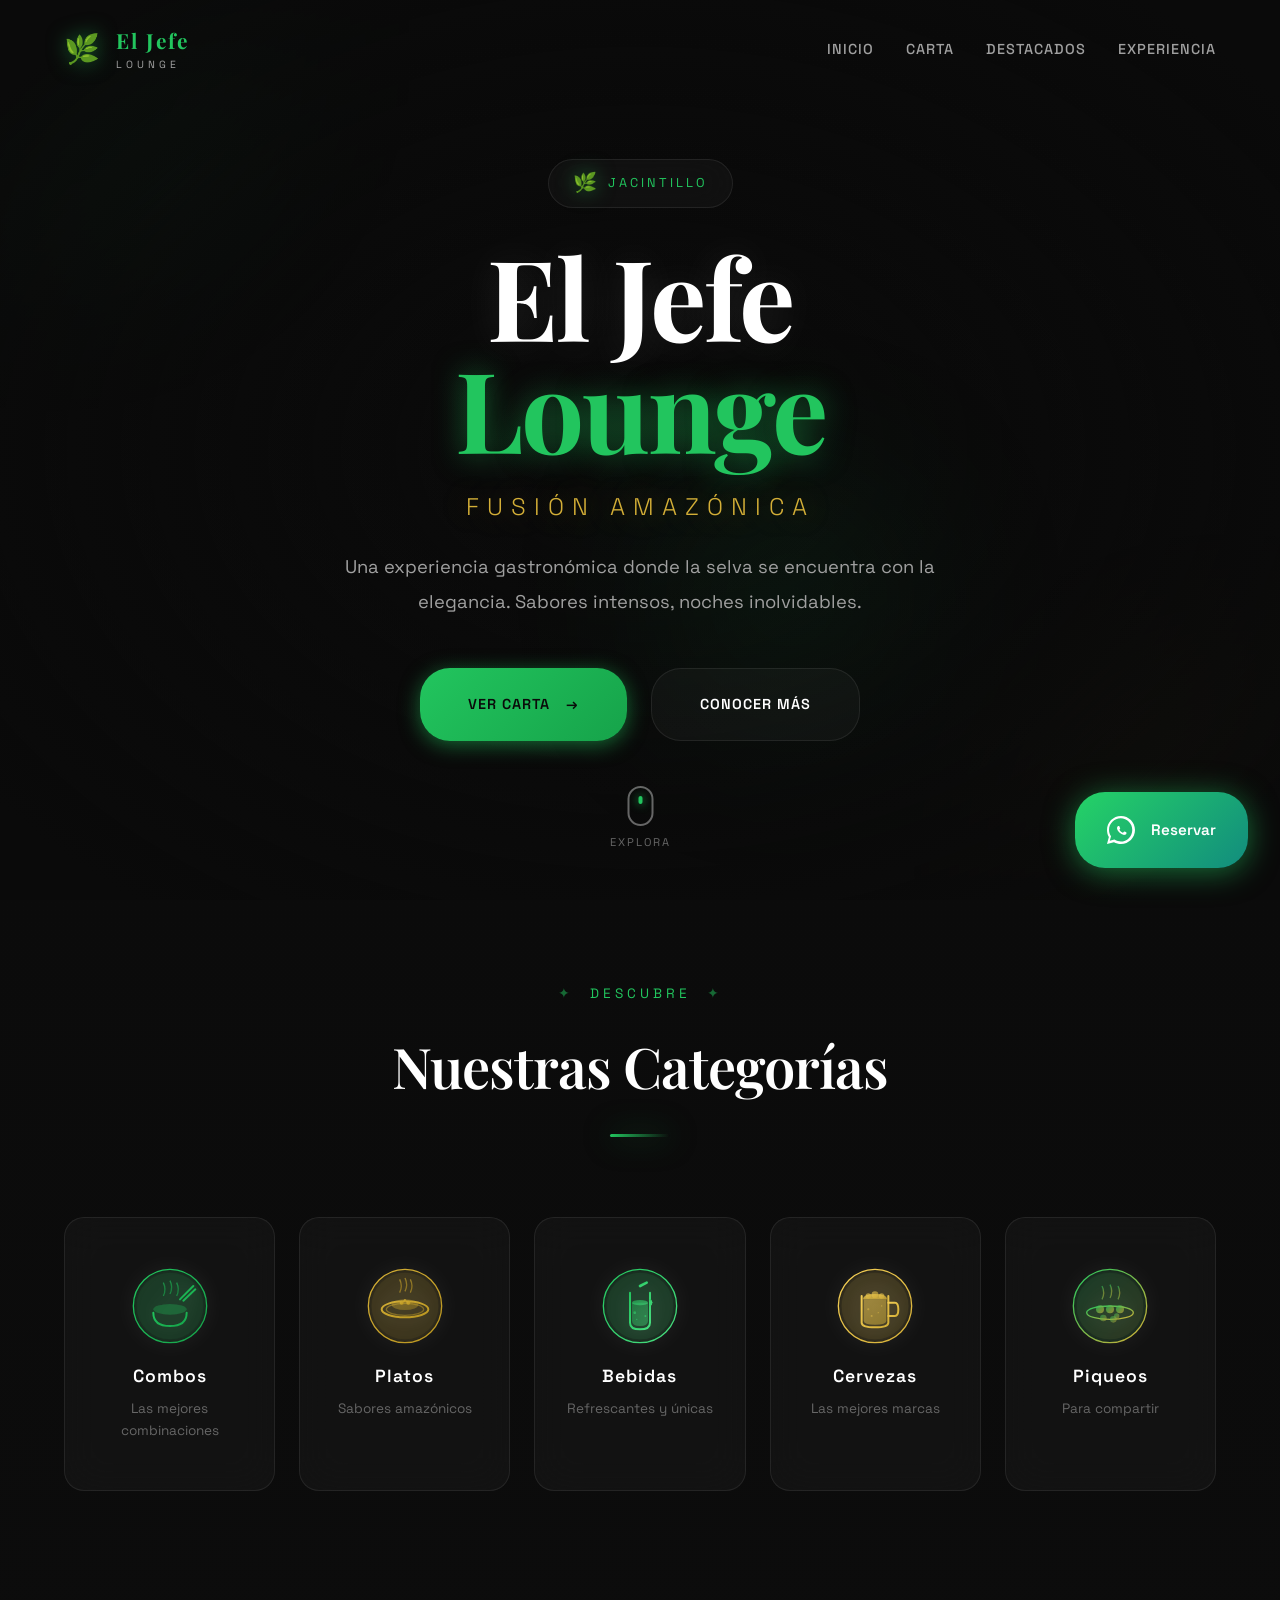
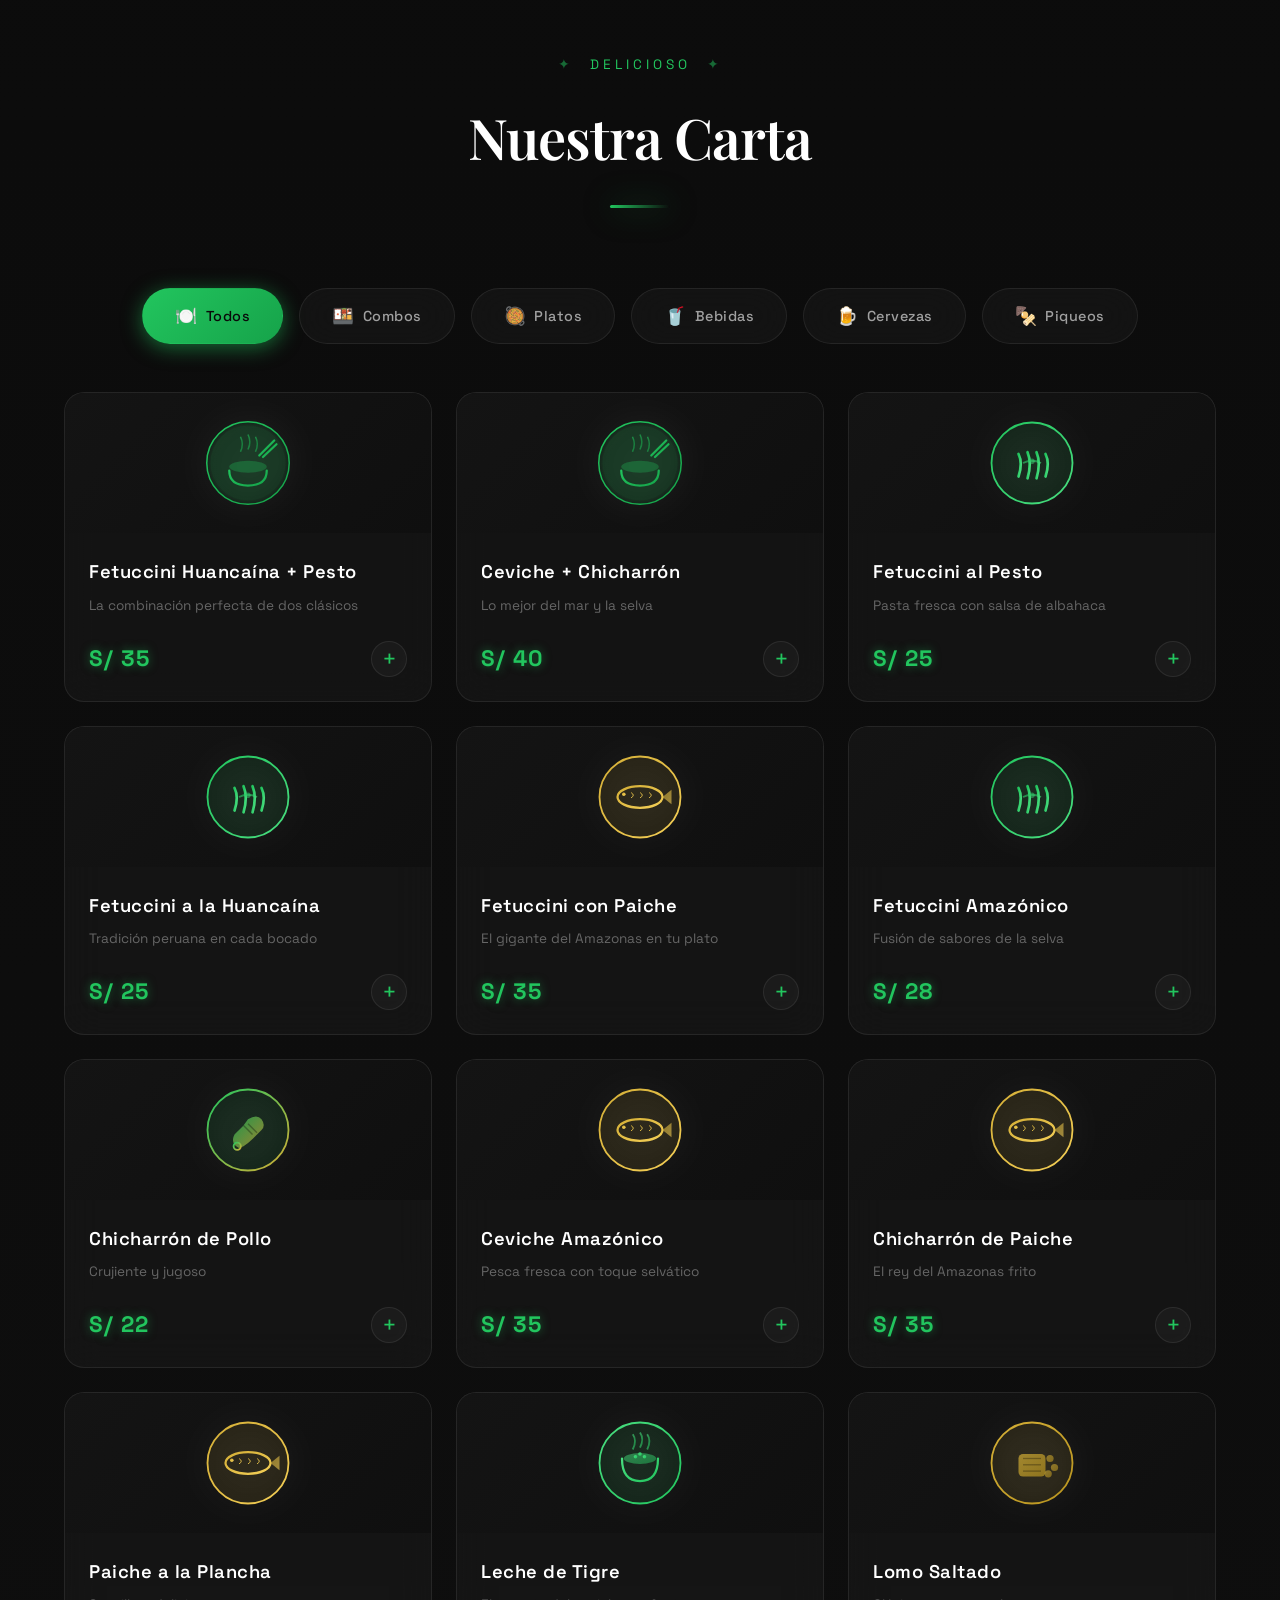
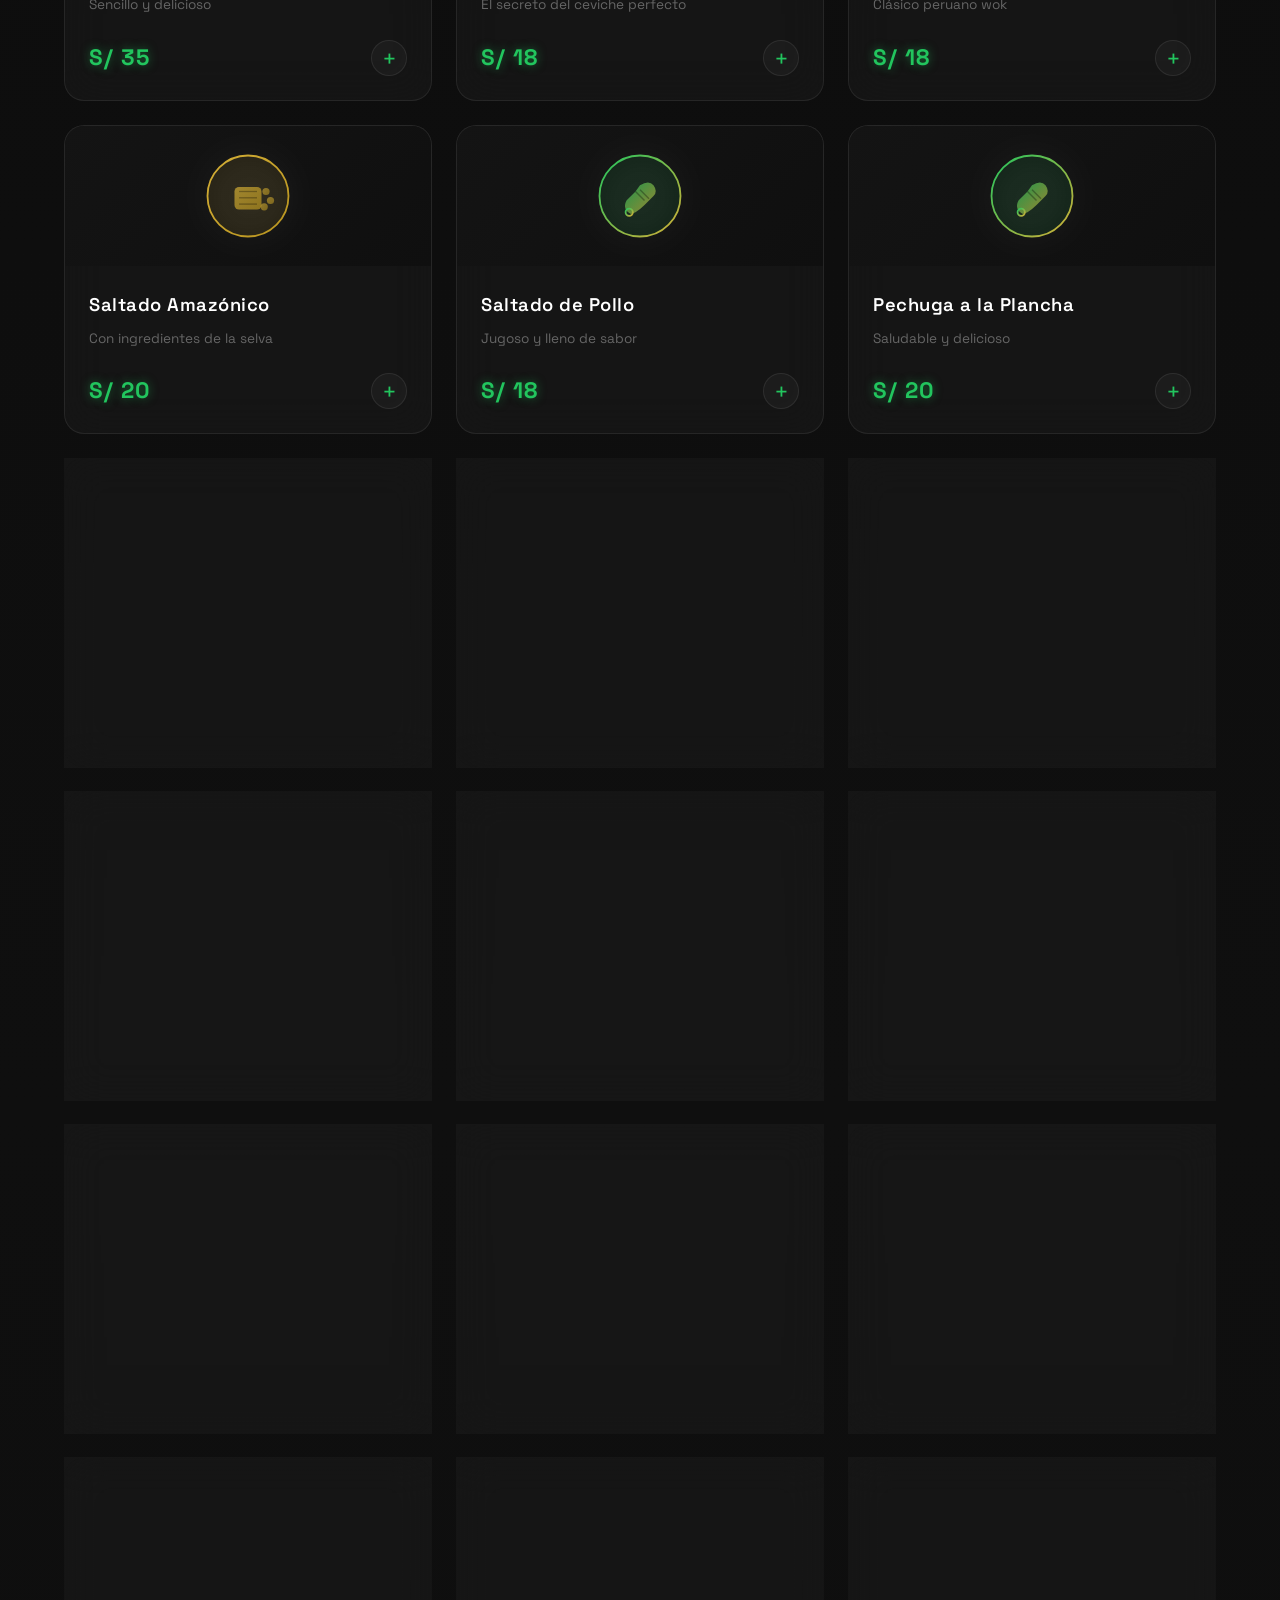
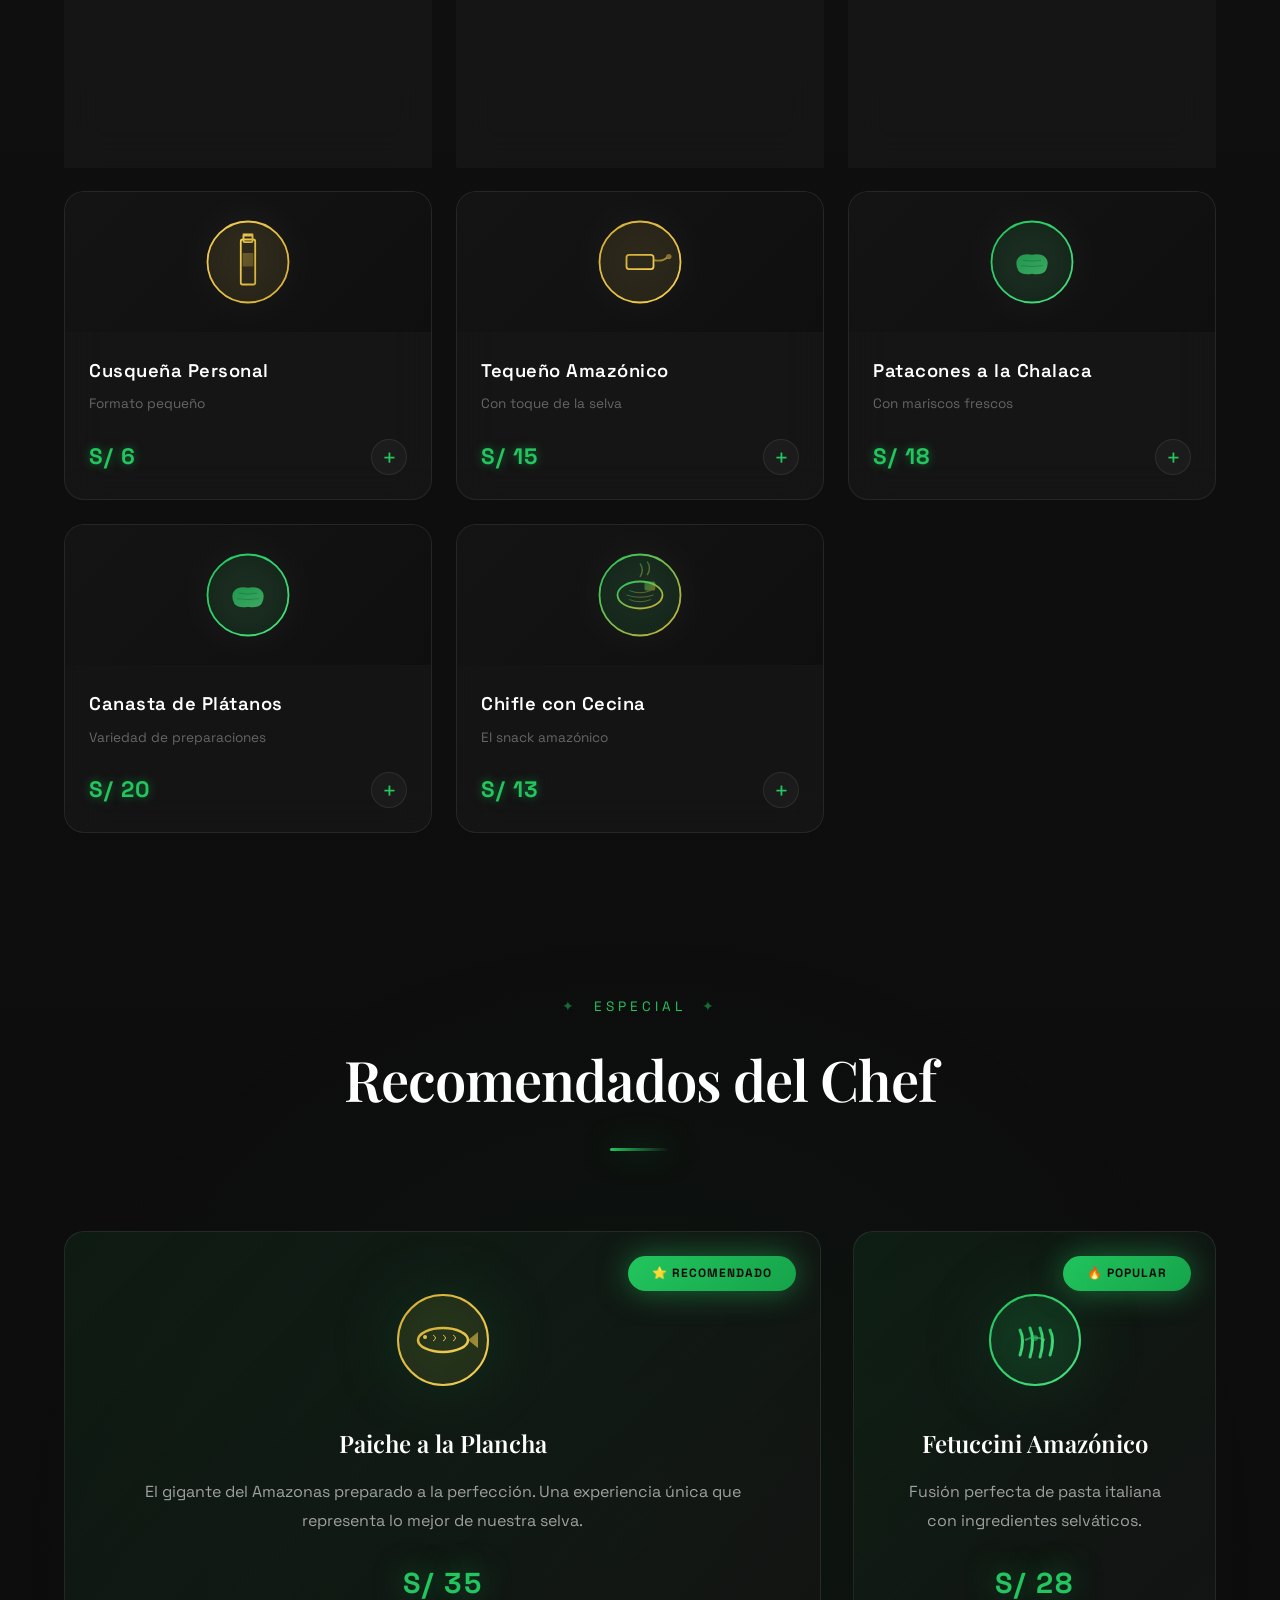
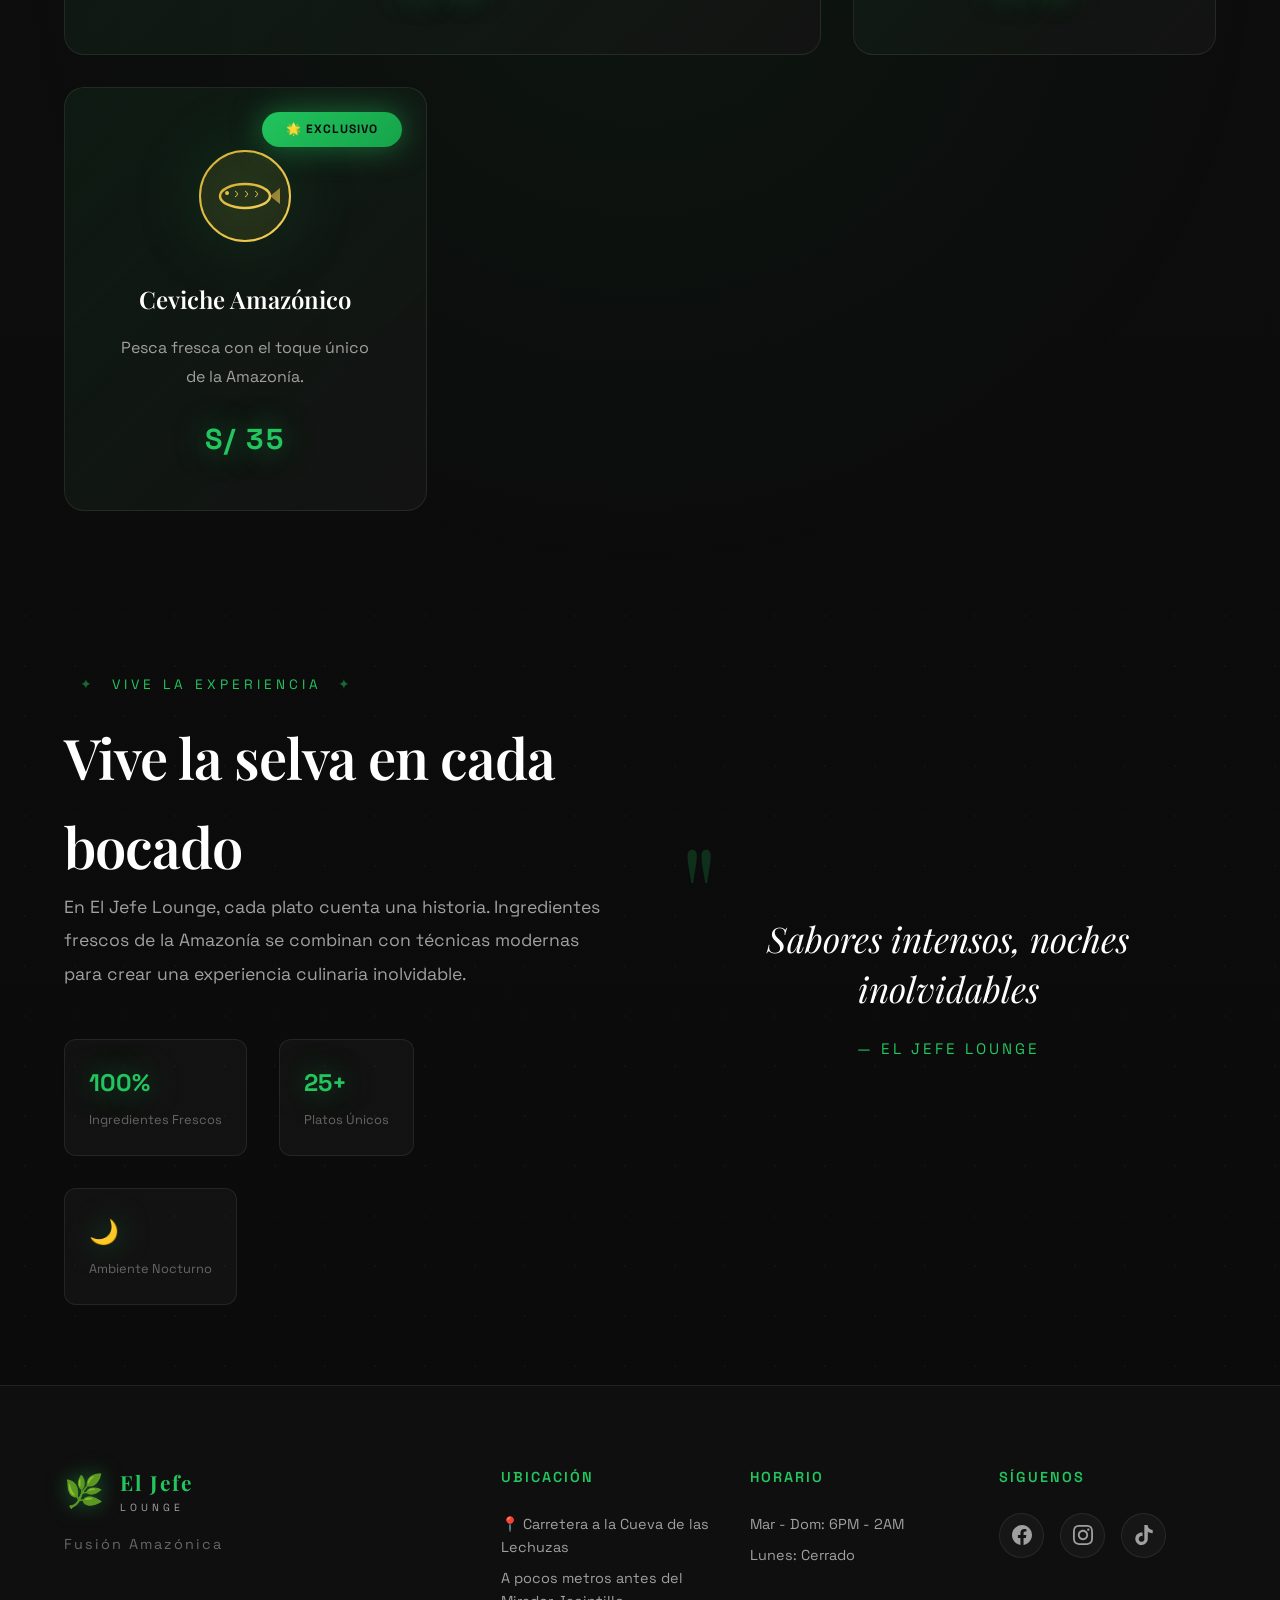
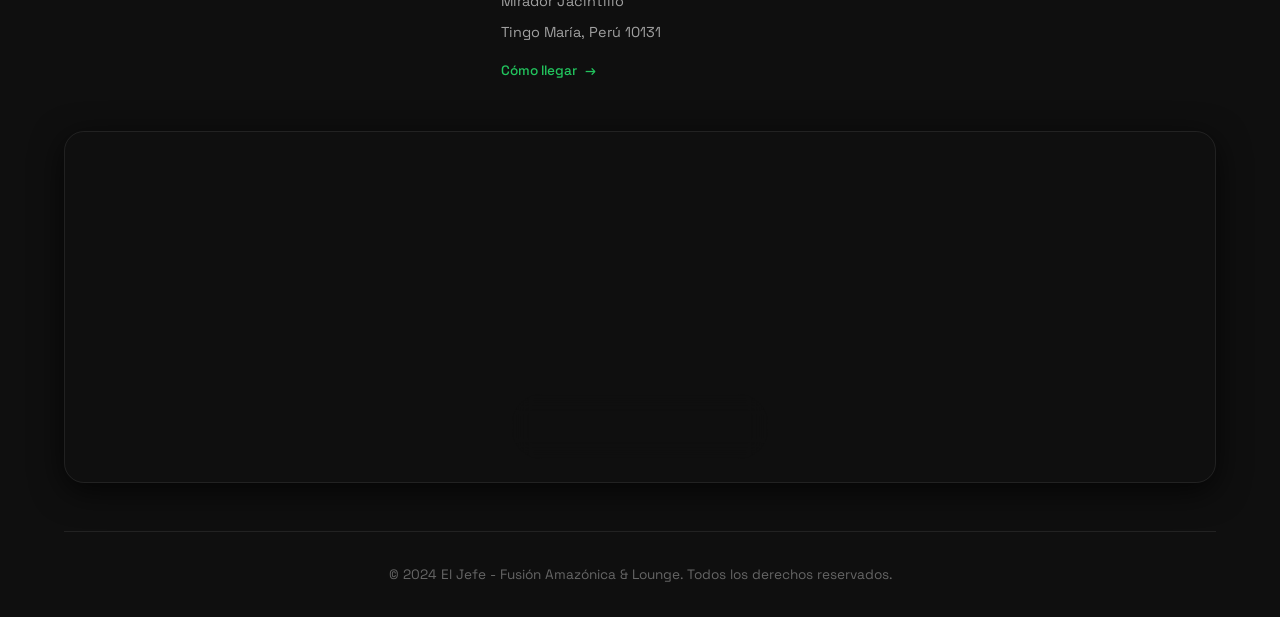
==== commit 6b1a88c4: "icono de la pagina" ====
--- a/index.html
+++ b/index.html
@@ -13,6 +13,7 @@
     <link rel="dns-prefetch" href="https://www.google.com">
     <link rel="preconnect" href="https://fonts.googleapis.com" crossorigin>
     <link rel="preconnect" href="https://fonts.gstatic.com" crossorigin>
+    <link rel="icon" type="image/png" href="images/image.png">
     
     <!-- Preload Critical Fonts -->
     <link rel="preload" as="style" href="https://fonts.googleapis.com/css2?family=Playfair+Display:ital,wght@0,400;0,600;0,700;1,400&family=Space+Grotesk:wght@300;400;500;600;700&display=swap">
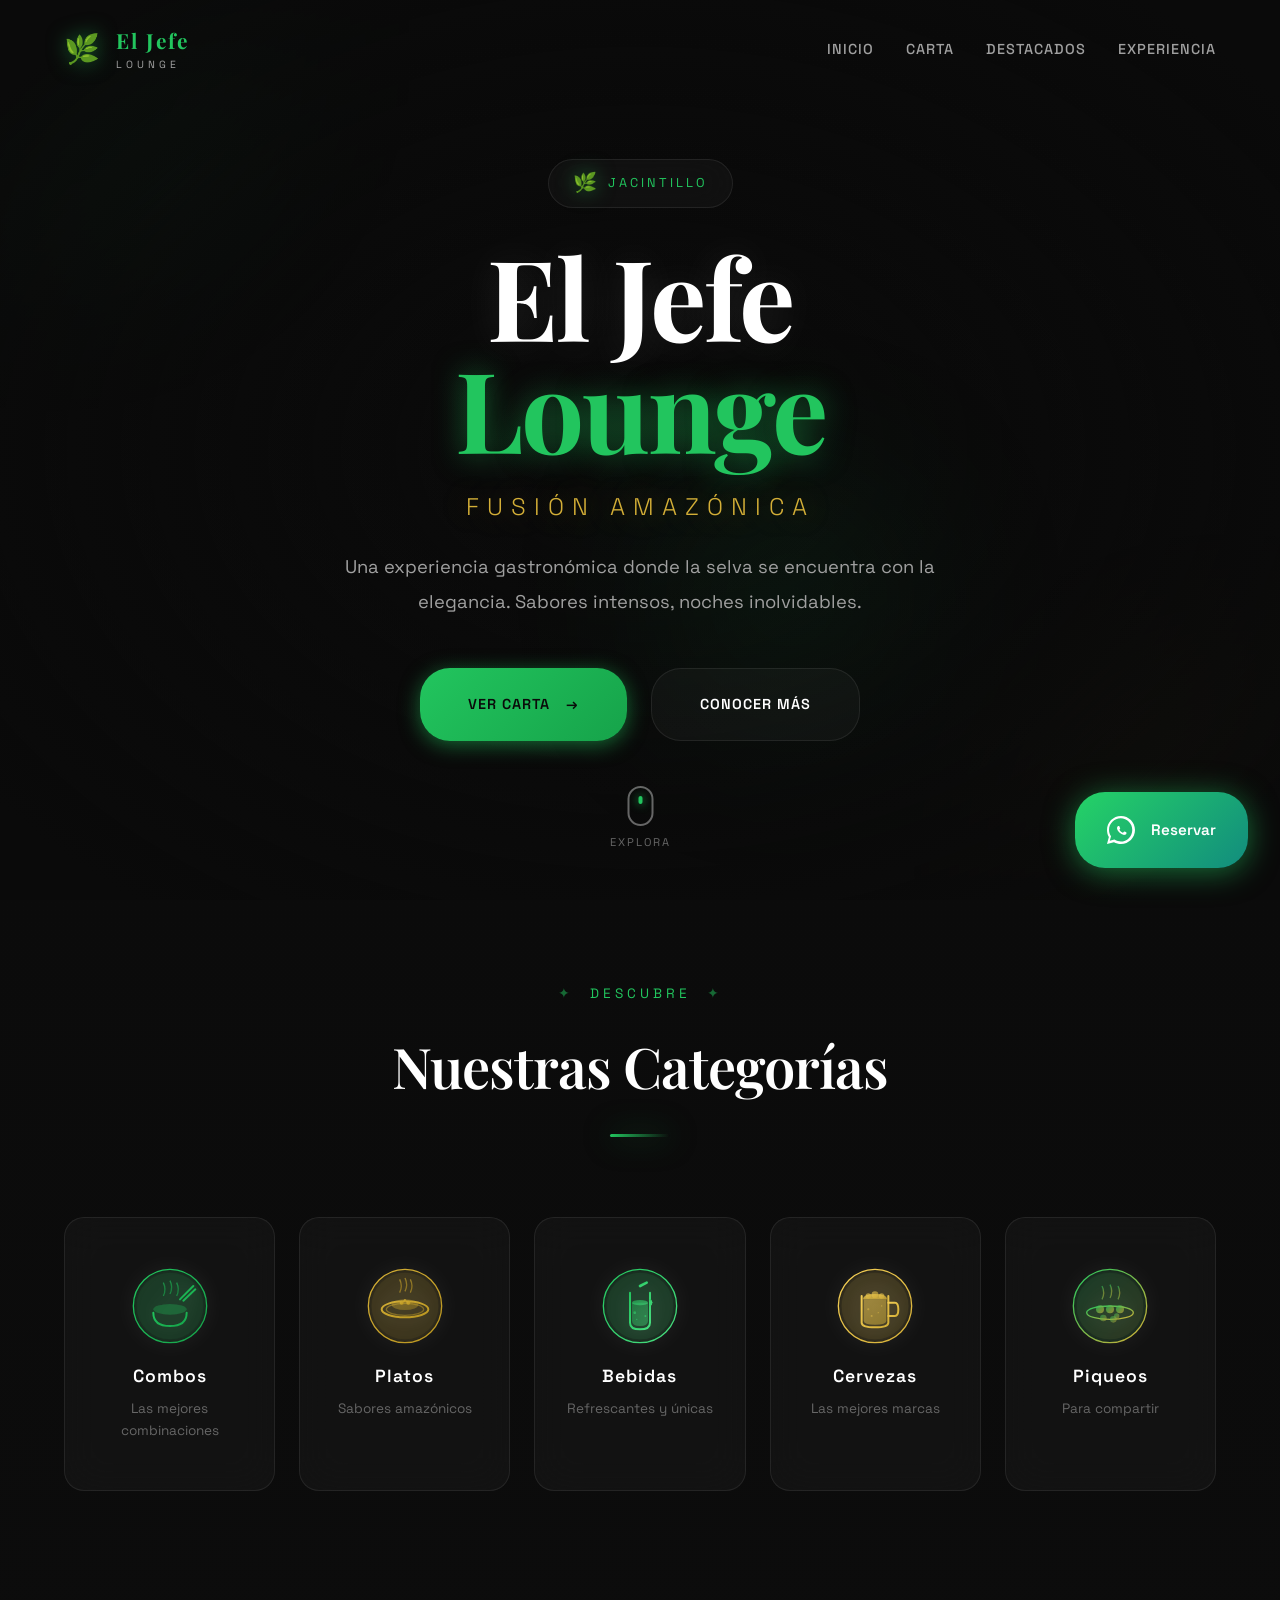
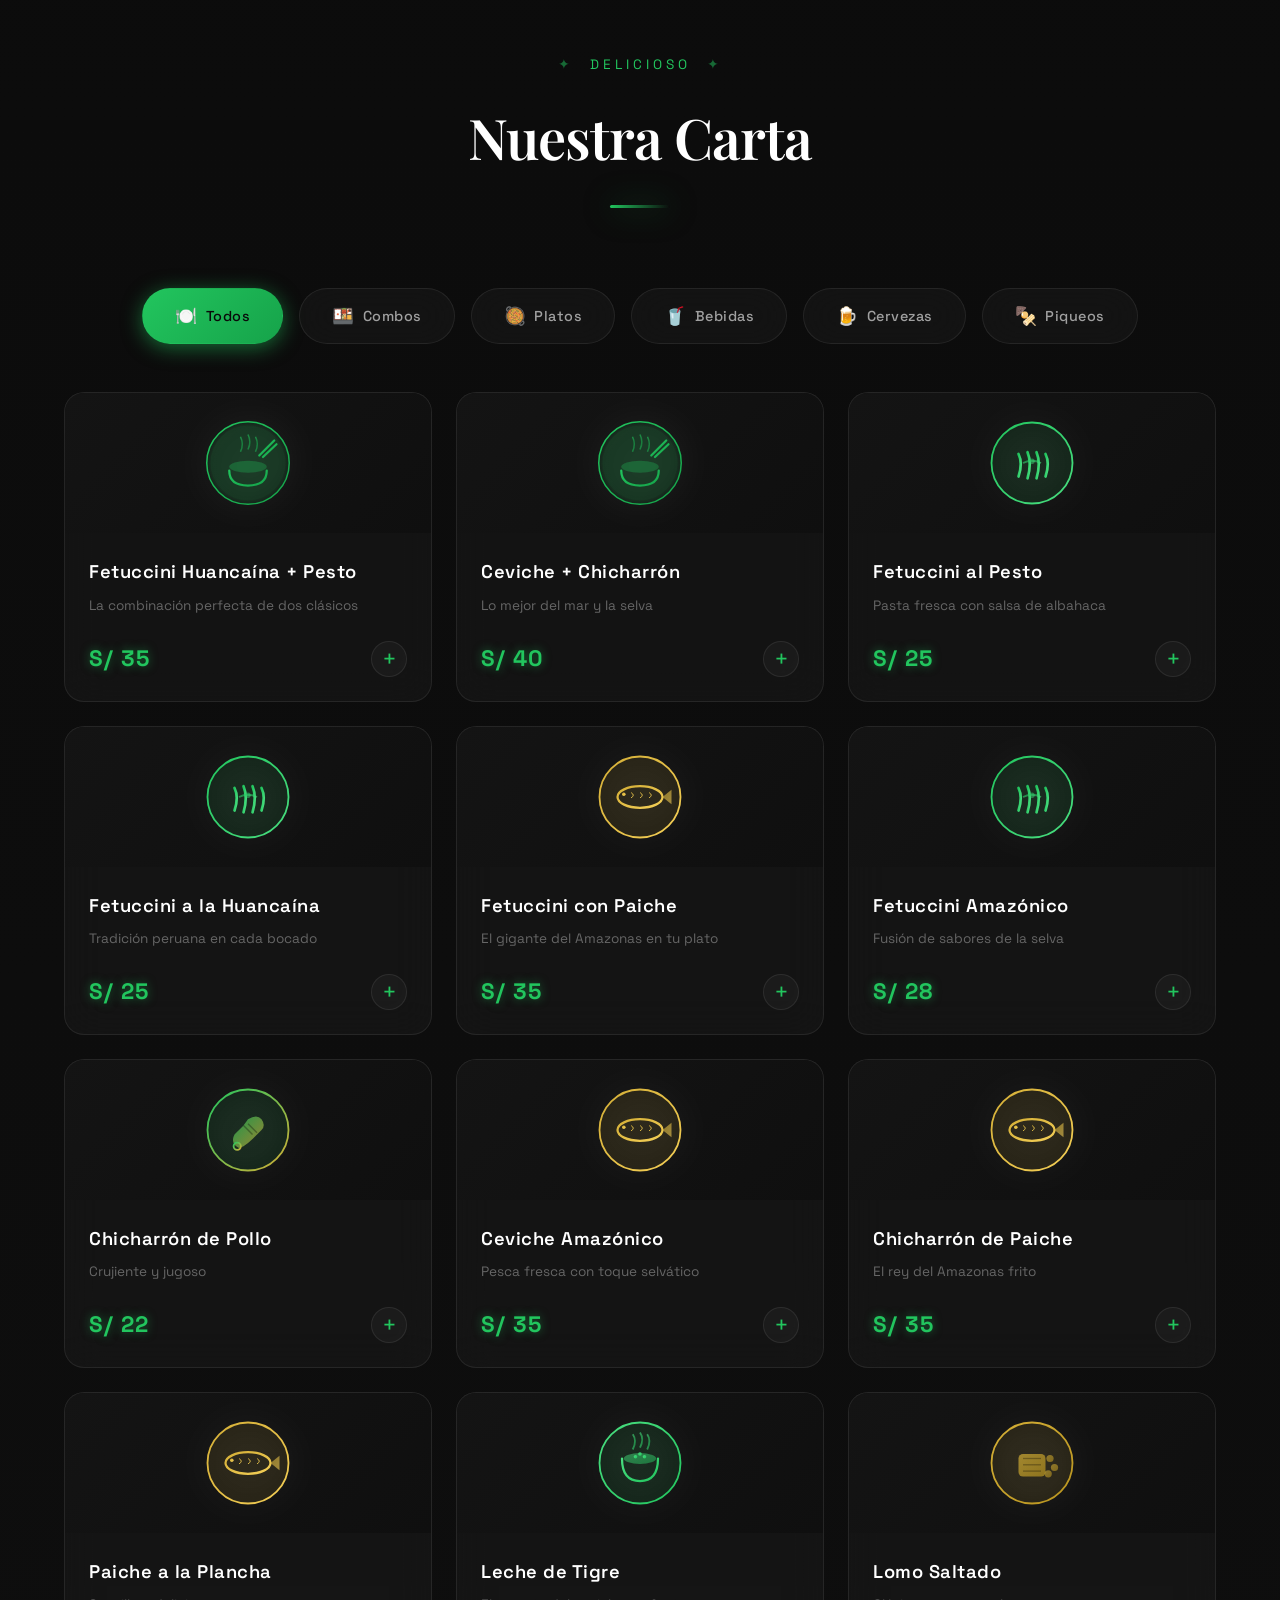
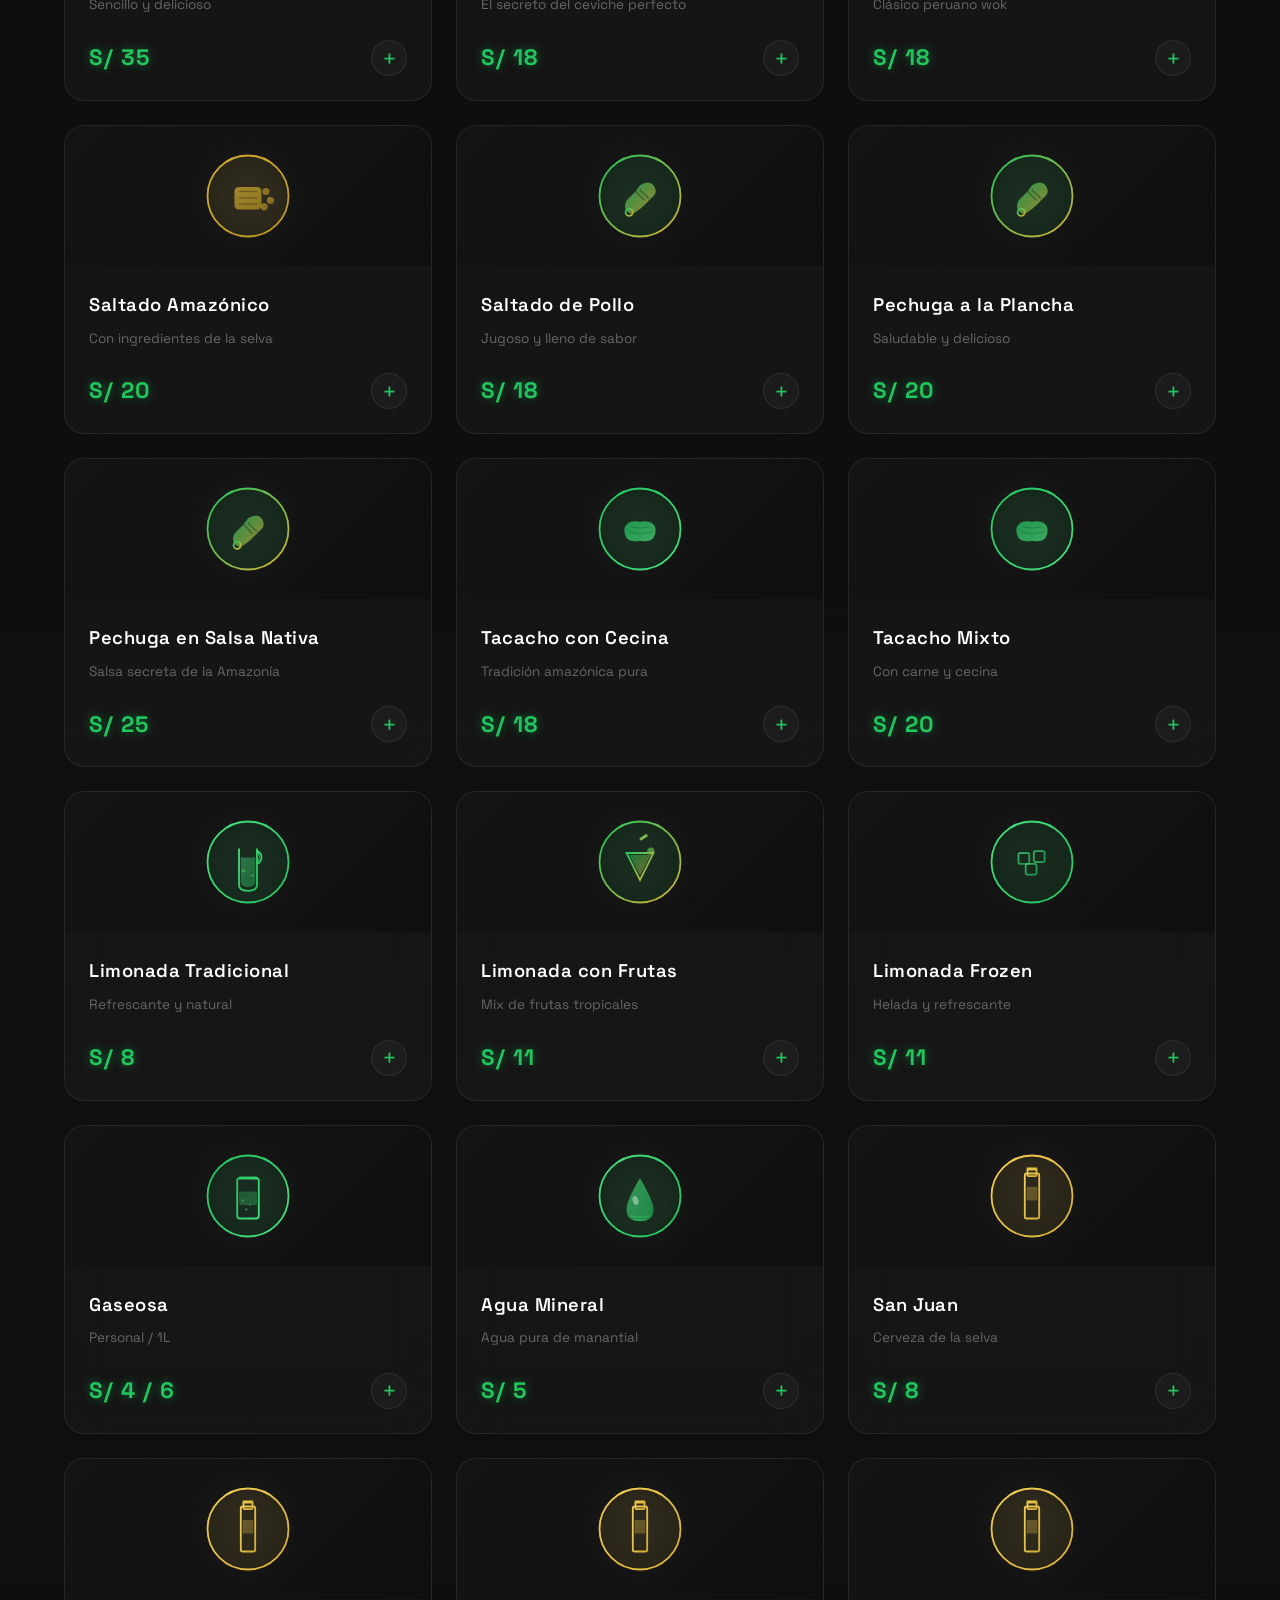
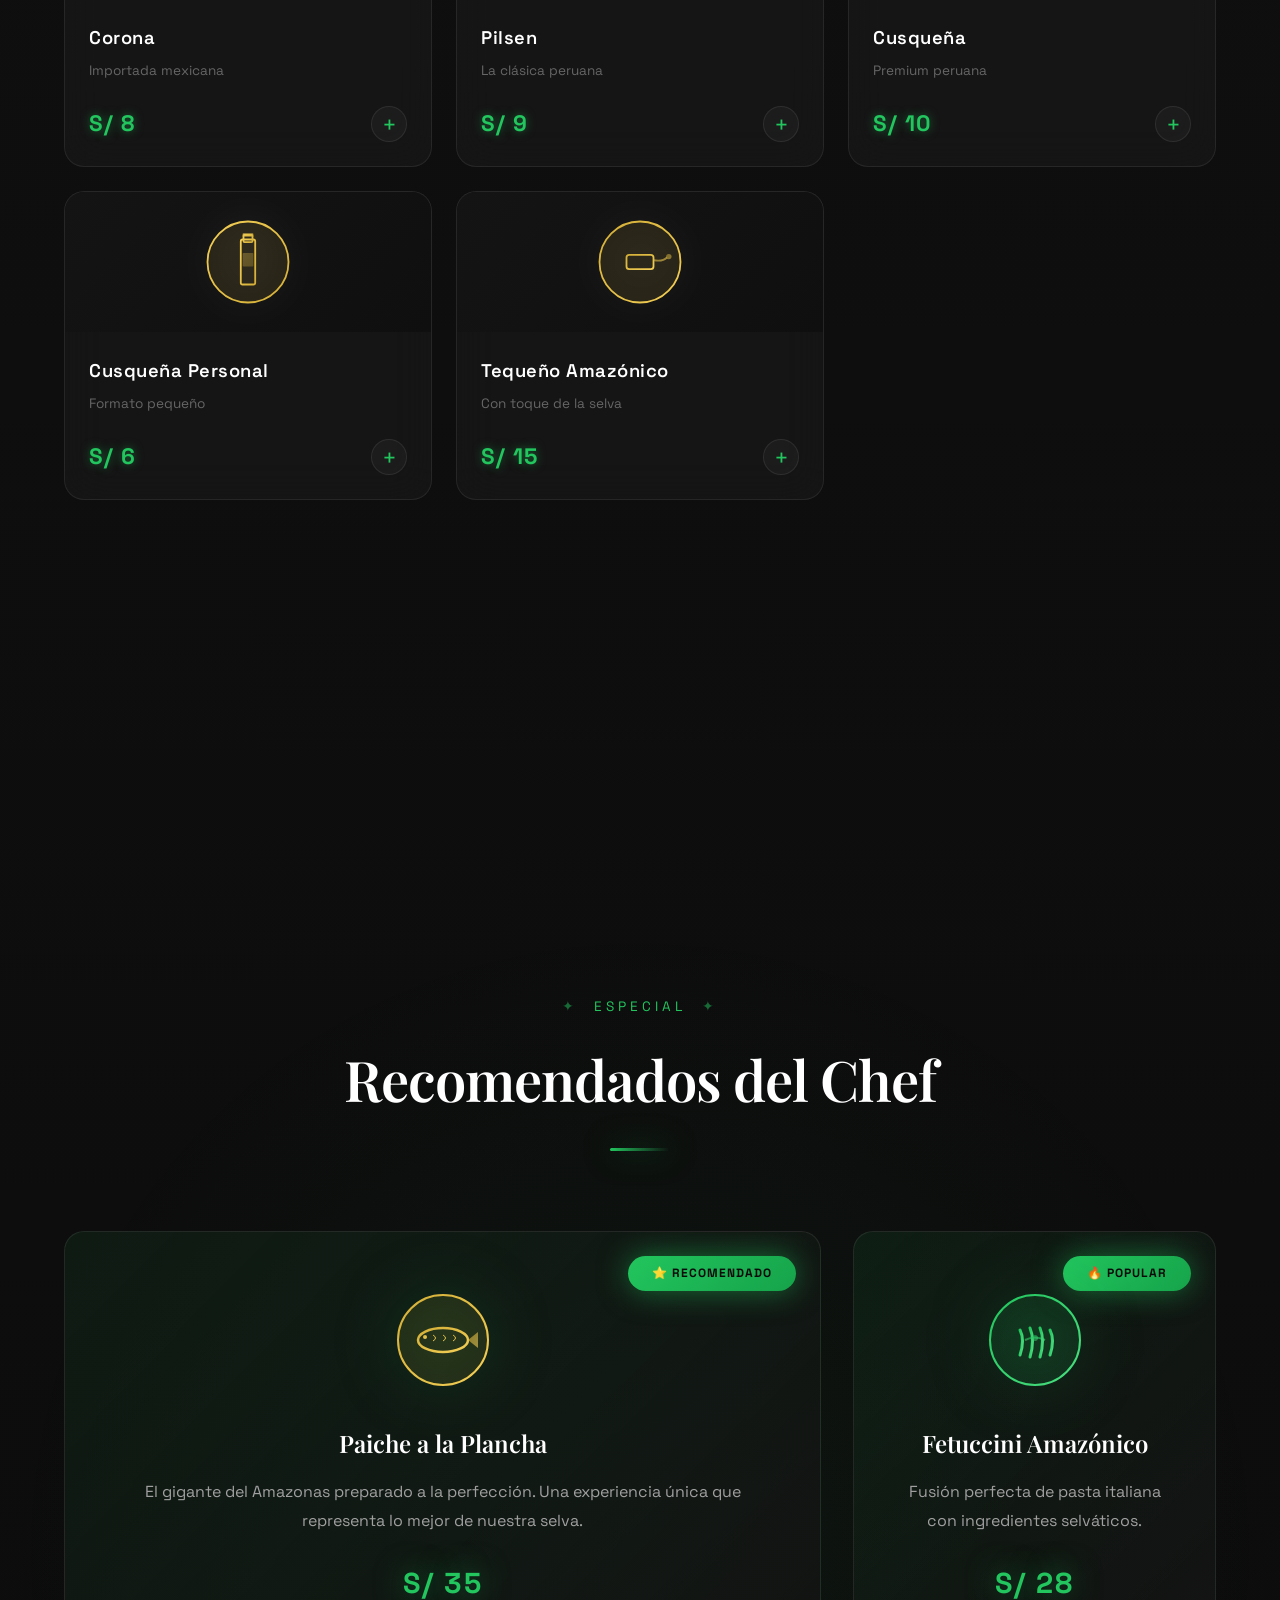
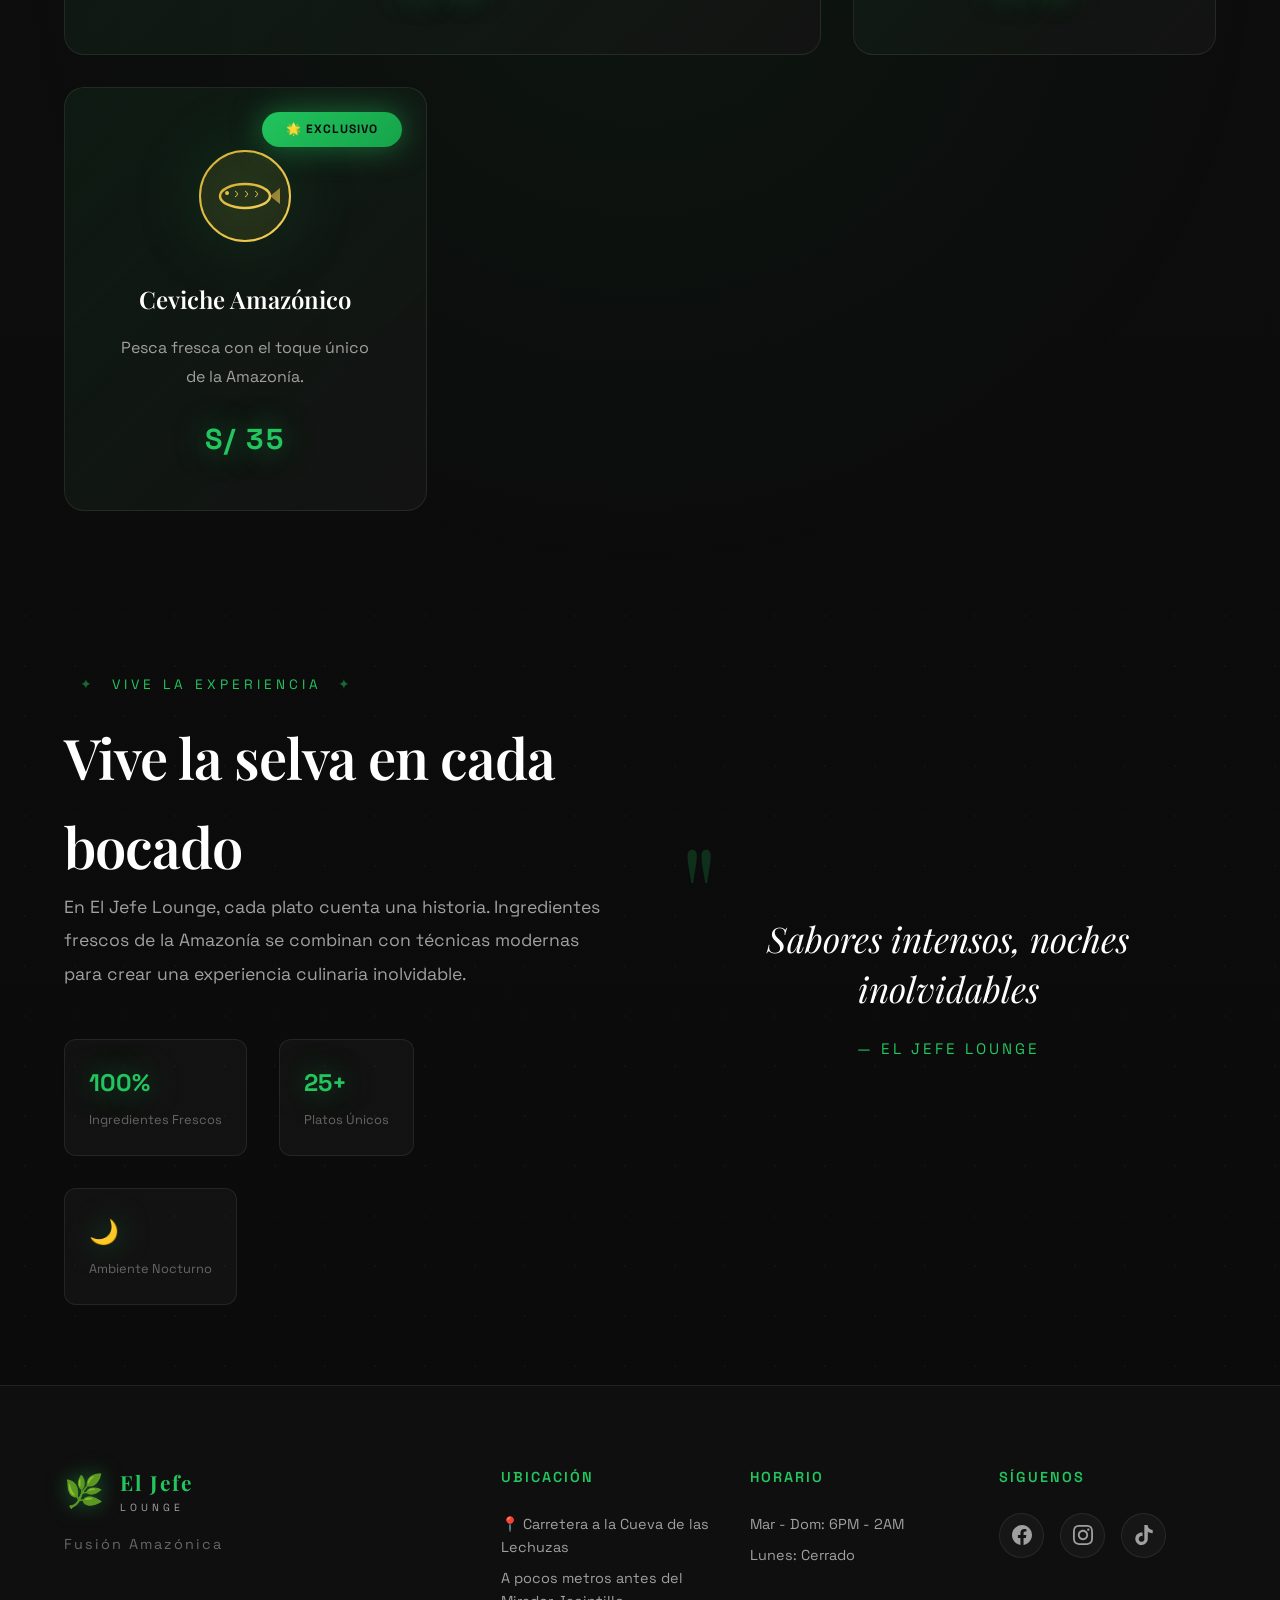
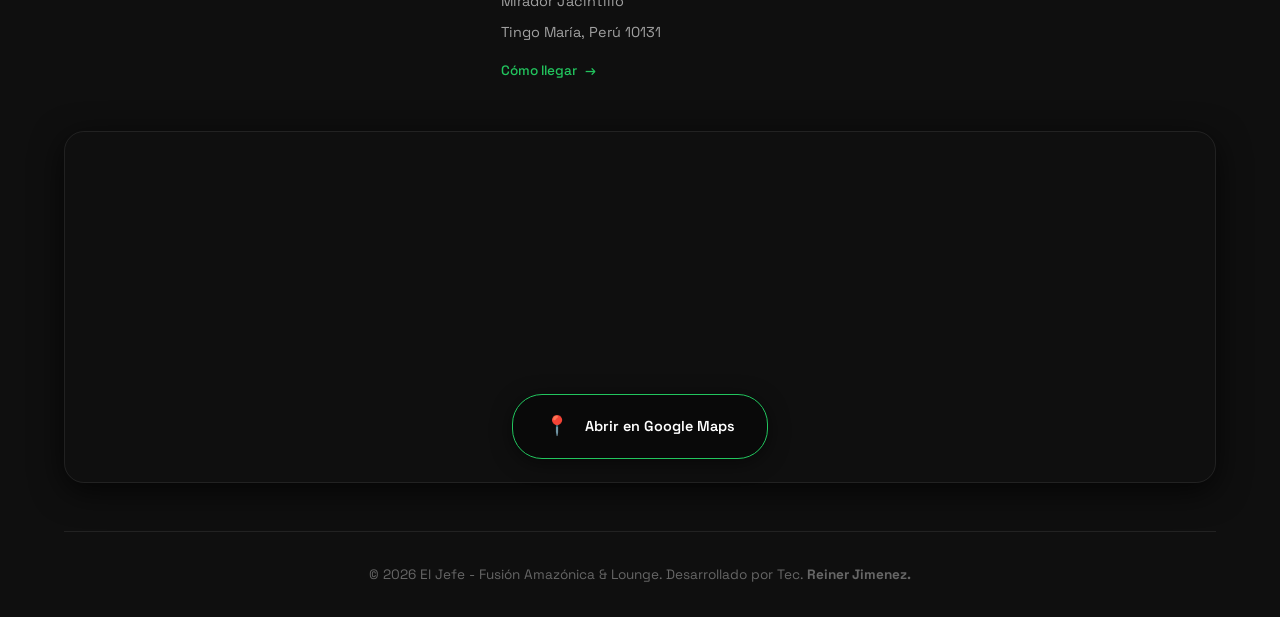
==== commit c116cbfe: "footer" ====
--- a/index.html
+++ b/index.html
@@ -1022,7 +1022,7 @@
             </div>
             
             <div class="footer-bottom">
-                <p>&copy; 2024 El Jefe - Fusión Amazónica & Lounge. Todos los derechos reservados.</p>
+                <p>&copy; 2026 El Jefe - Fusión Amazónica & Lounge. Desarrollado por Tec. <strong>Reiner Jimenez.</strong></p>
             </div>
         </div>
     </footer>
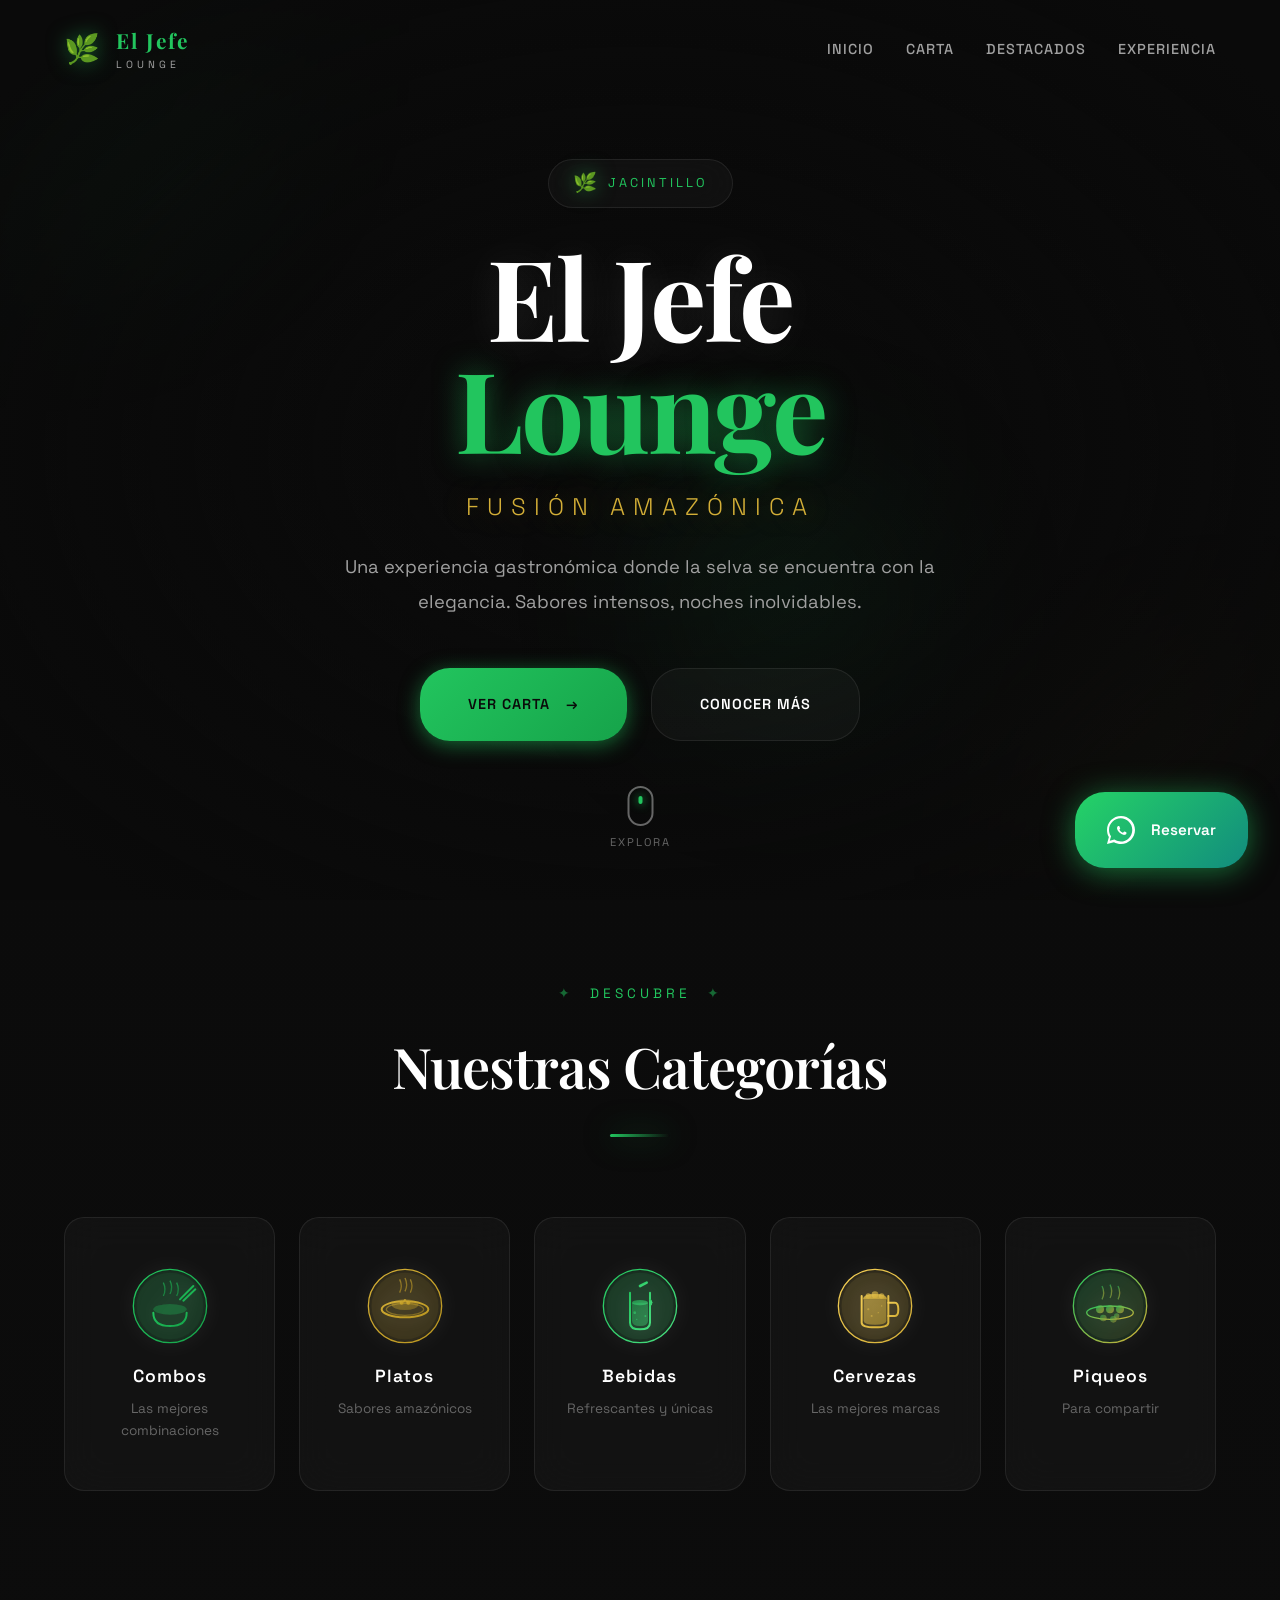
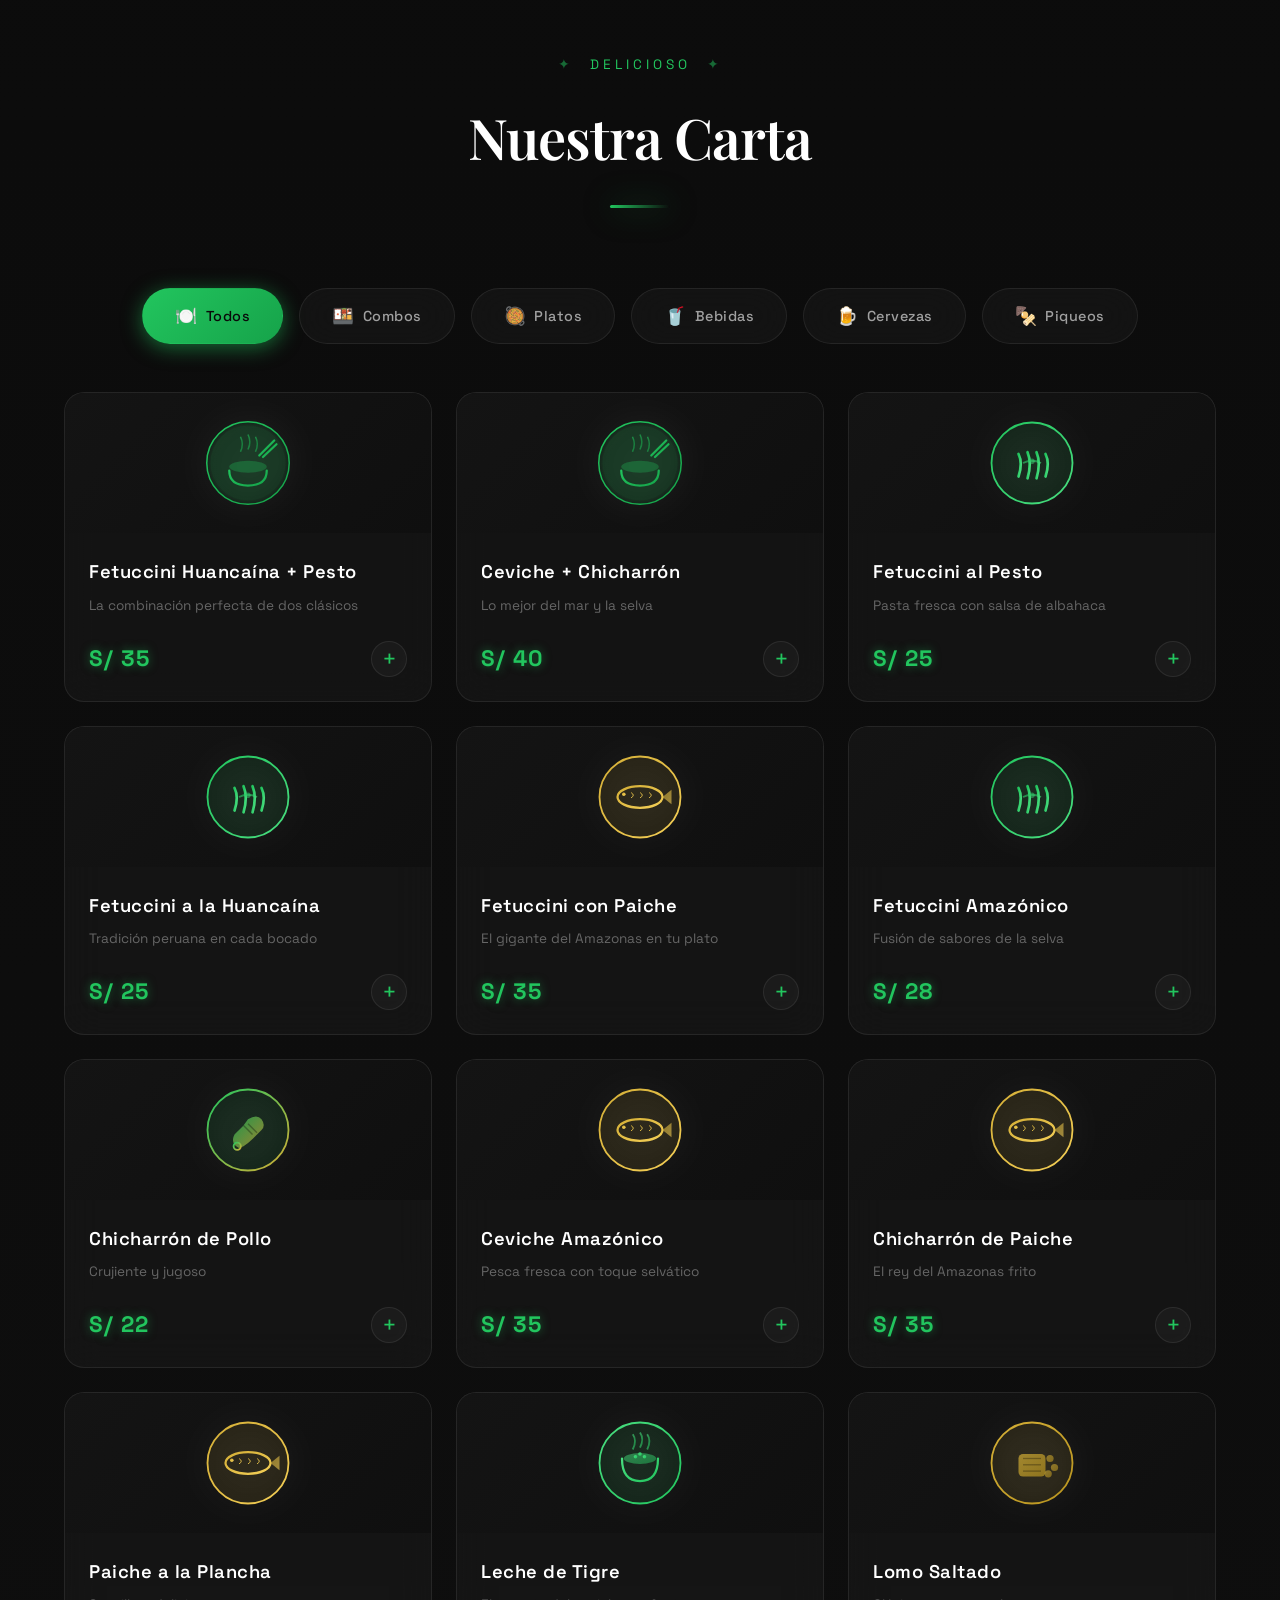
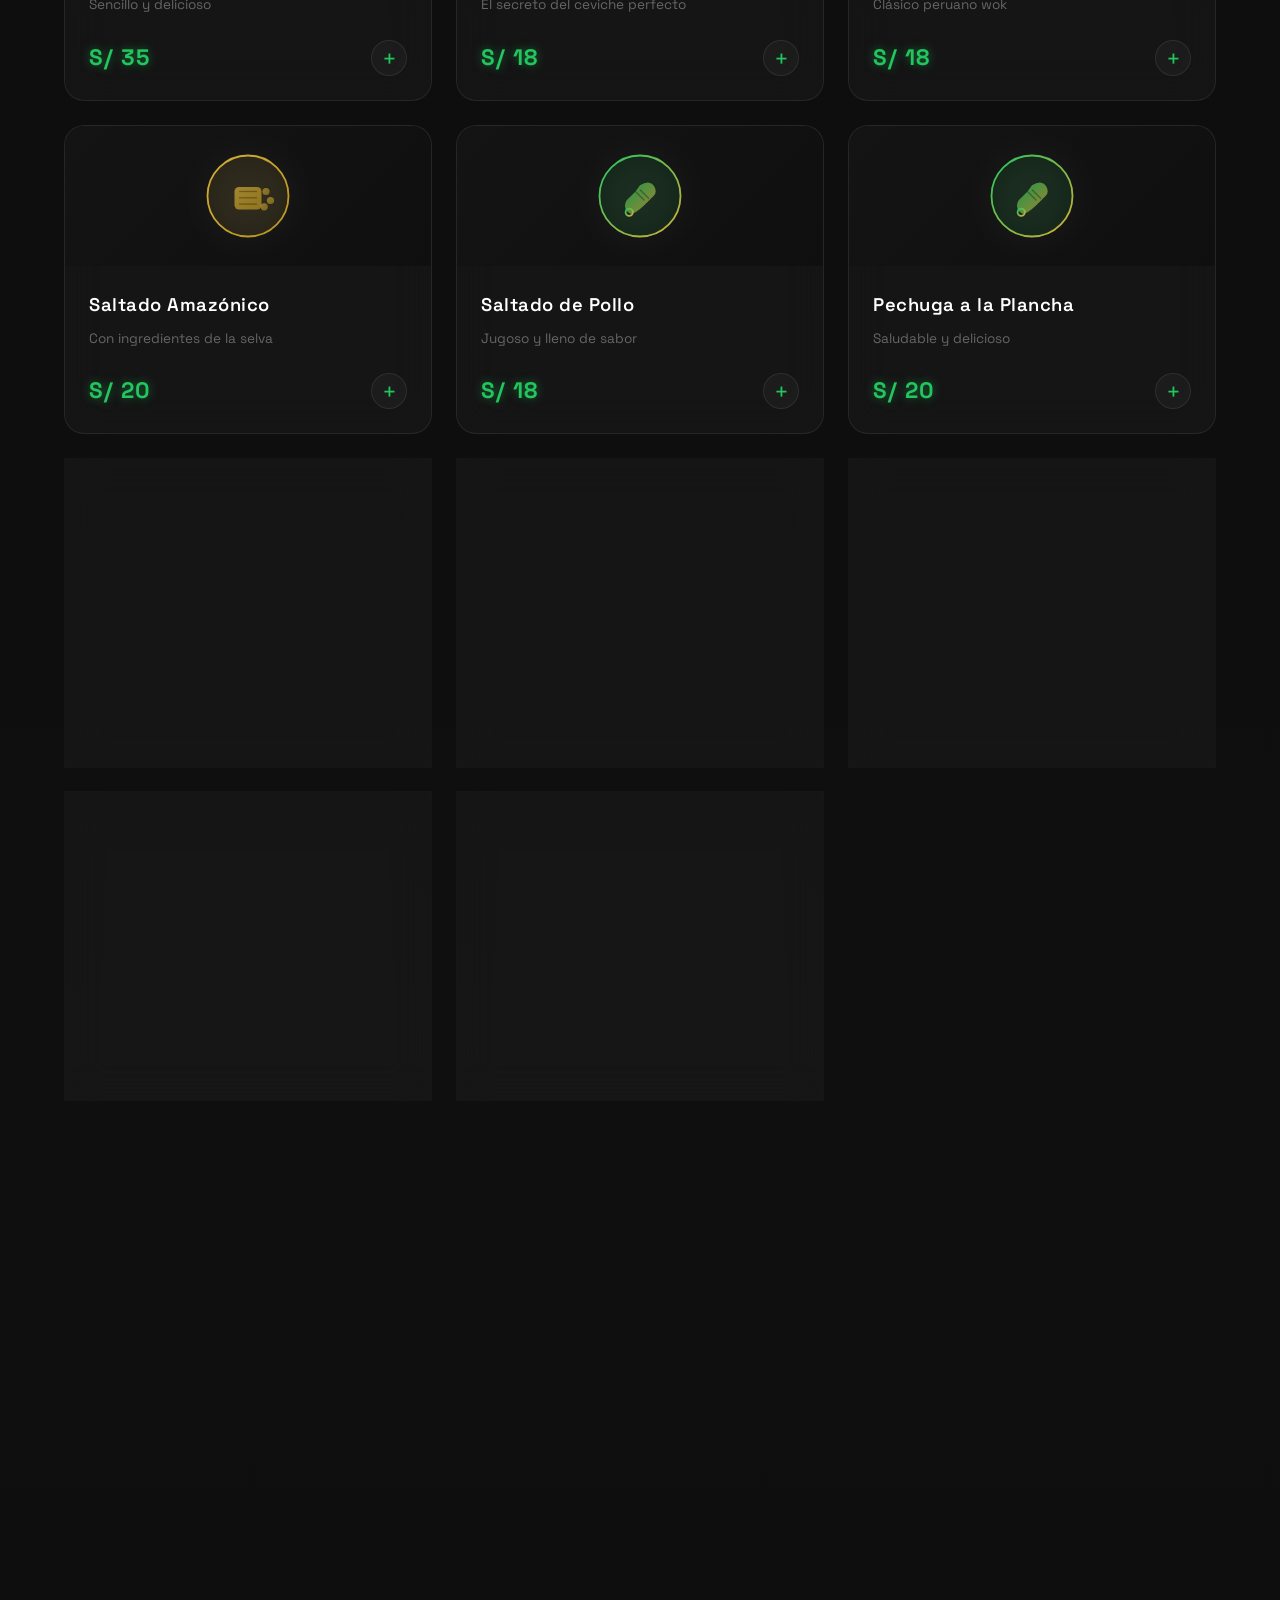
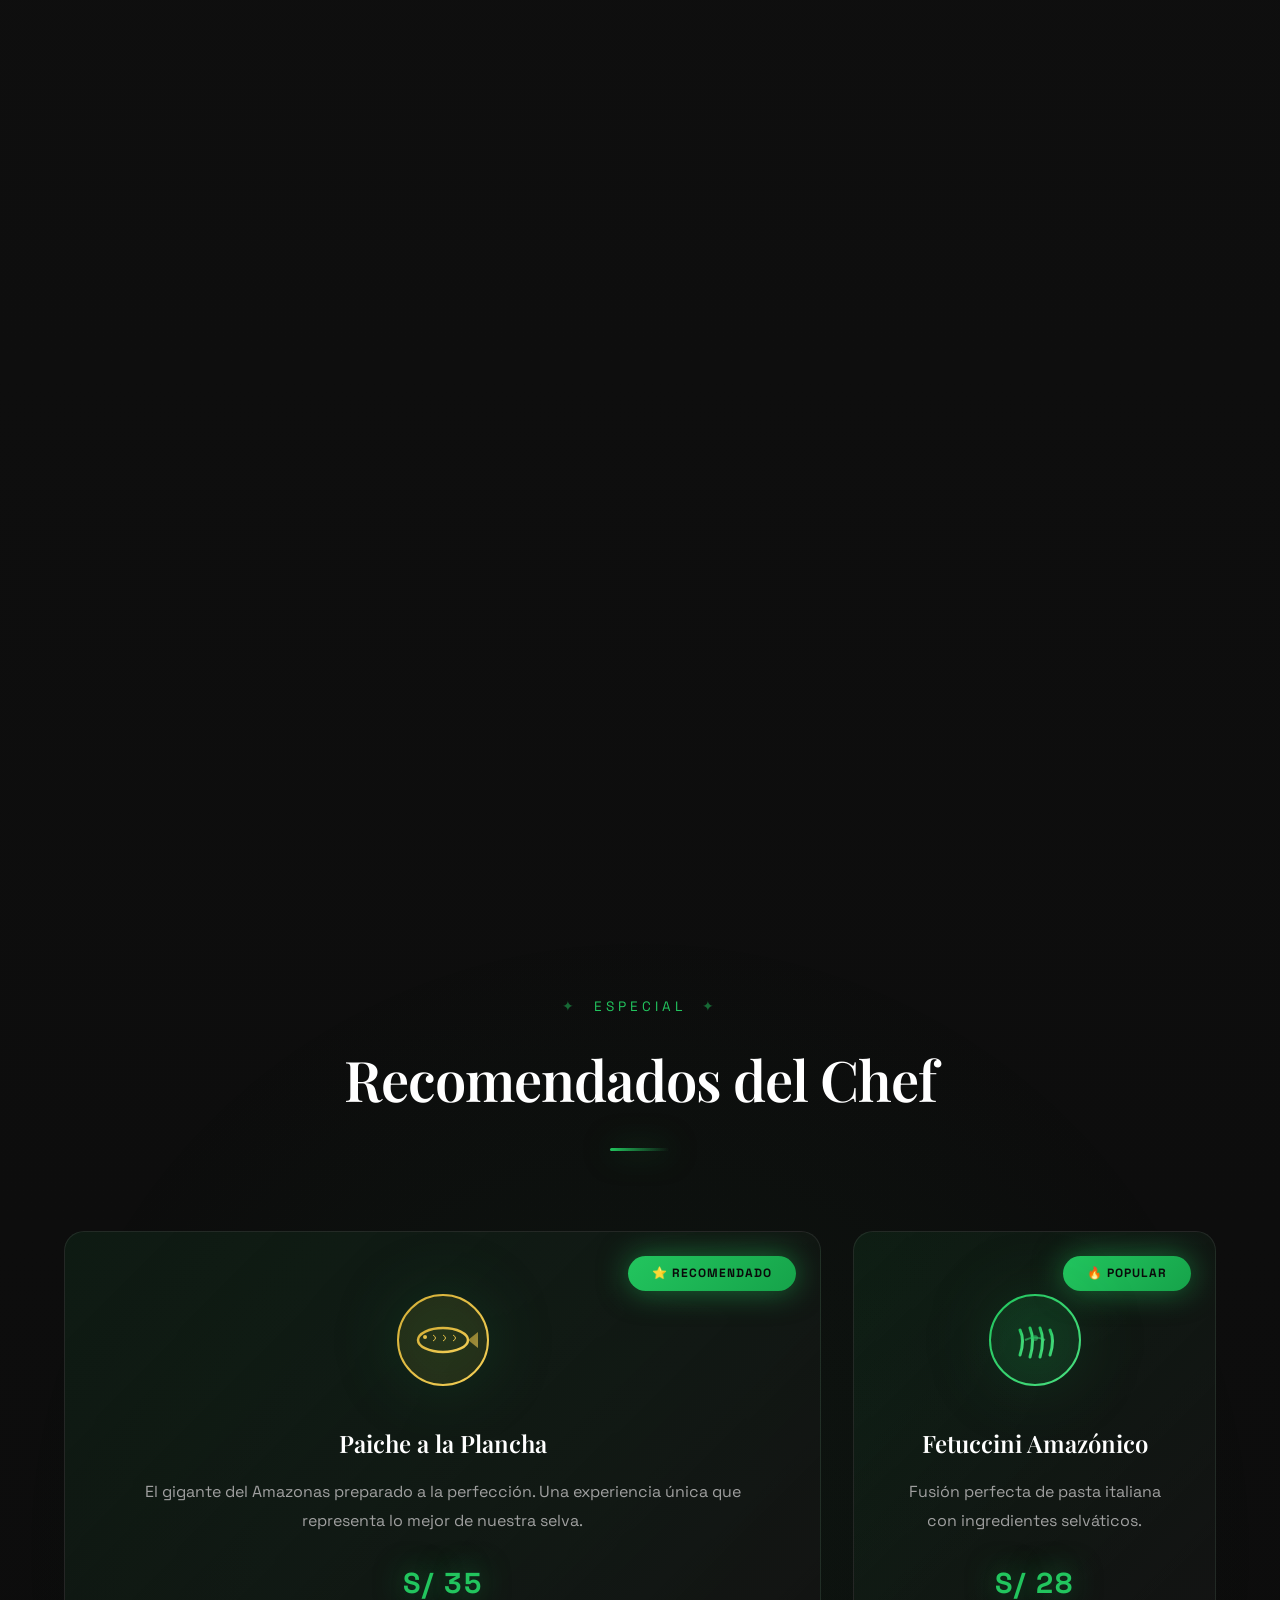
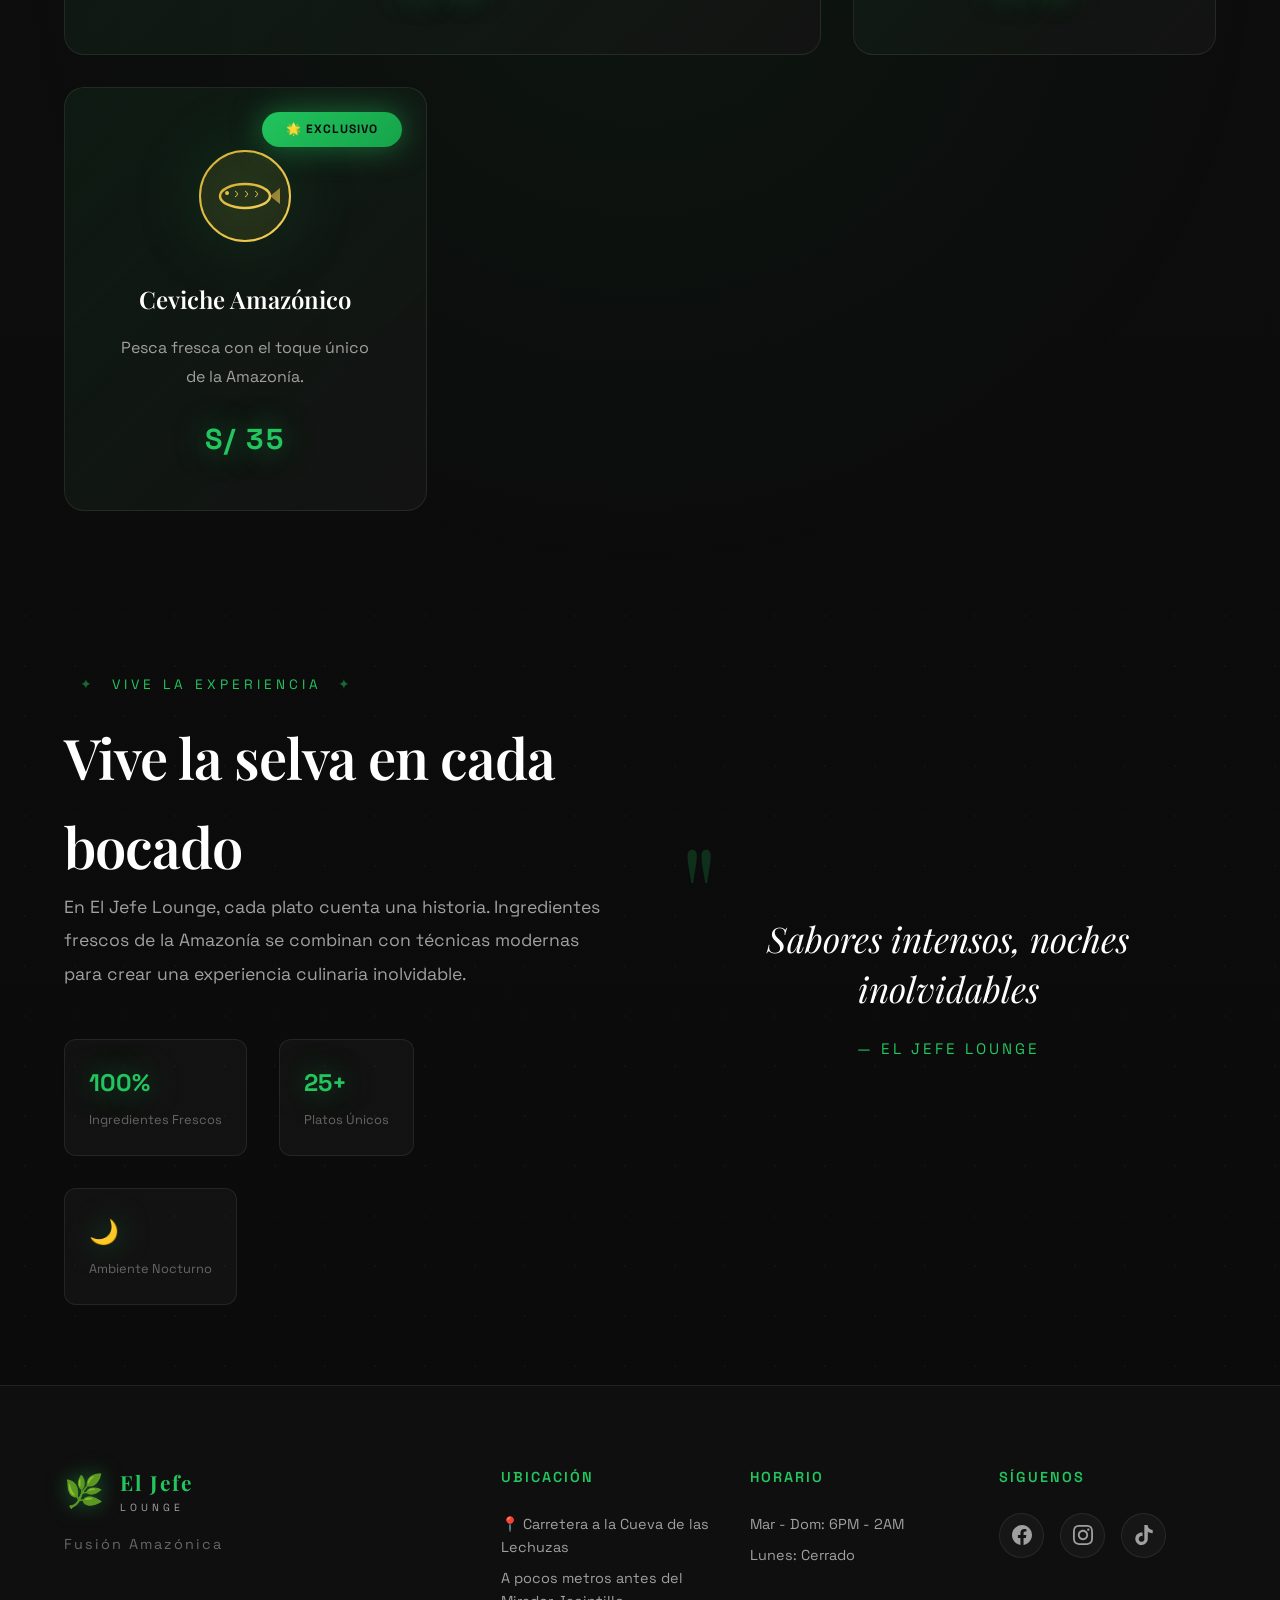
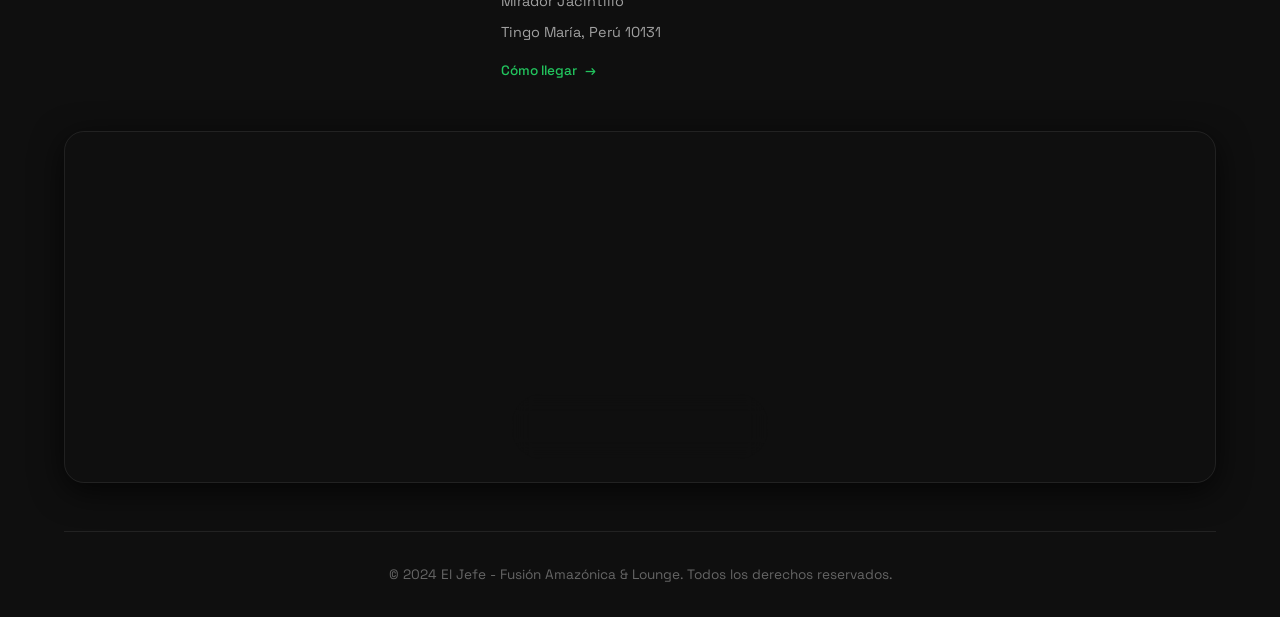
==== commit 518615a8: "Fix: Mobile compatibility - removed critical CSS inline" ====
--- a/index.html
+++ b/index.html
@@ -6,186 +6,19 @@
     <meta name="description" content="El Jefe - Fusión Amazónica & Lounge. Carta digital interactiva en Jacintillo.">
     <meta name="theme-color" content="#0a0a0a">
     <title>El Jefe | Fusión Amazónica & Lounge</title>
-    
+
     <!-- DNS Prefetch & Preconnect -->
     <link rel="dns-prefetch" href="https://fonts.googleapis.com">
     <link rel="dns-prefetch" href="https://fonts.gstatic.com">
-    <link rel="dns-prefetch" href="https://www.google.com">
     <link rel="preconnect" href="https://fonts.googleapis.com" crossorigin>
     <link rel="preconnect" href="https://fonts.gstatic.com" crossorigin>
     <link rel="icon" type="image/png" href="images/image.png">
-    
-    <!-- Preload Critical Fonts -->
-    <link rel="preload" as="style" href="https://fonts.googleapis.com/css2?family=Playfair+Display:ital,wght@0,400;0,600;0,700;1,400&family=Space+Grotesk:wght@300;400;500;600;700&display=swap">
-    <link rel="stylesheet" href="https://fonts.googleapis.com/css2?family=Playfair+Display:ital,wght@0,400;0,600;0,700;1,400&family=Space+Grotesk:wght@300;400;500;600;700&display=swap" media="print" onload="this.media='all'">
-    <noscript><link rel="stylesheet" href="https://fonts.googleapis.com/css2?family=Playfair+Display:ital,wght@0,400;0,600;0,700;1,400&family=Space+Grotesk:wght@300;400;500;600;700&display=swap"></noscript>
-    
-    <!-- Critical CSS Inline -->
-    <style>
-        :root{--neon-green:#22C55E;--neon-green-light:#4ADE80;--neon-green-dark:#16A34A;--neon-green-glow:rgba(34,197,94,0.5);--gold:#D4AF37;--gold-light:#F4CF57;--gold-dark:#B8941F;--gold-glow:rgba(212,175,55,0.4);--bg-primary:#0a0a0a;--bg-secondary:#0f0f0f;--bg-tertiary:#141414;--glass-bg:rgba(255,255,255,0.03);--glass-border:rgba(255,255,255,0.08);--text-primary:#fff;--text-secondary:#a0a0a0;--text-muted:#666;--font-display:'Playfair Display',Georgia,serif;--font-body:'Space Grotesk',-apple-system,BlinkMacSystemFont,sans-serif;--space-md:1.5rem;--space-lg:2rem;--space-xl:3rem;--transition-base:0.3s cubic-bezier(0.4,0,0.2,1);--radius-lg:20px;--radius-xl:30px;--glow-green:0 0 30px rgba(34,197,94,0.5)}
-        *,*::before,*::after{margin:0;padding:0;box-sizing:border-box}
-        html{scroll-behavior:smooth;font-size:16px}
-        body{font-family:var(--font-body);background:linear-gradient(180deg,var(--bg-primary) 0%,var(--bg-secondary) 50%,var(--bg-primary) 100%);color:var(--text-primary);line-height:1.6;overflow-x:hidden;min-height:100vh}
-        body.loaded{overflow:auto}
-        .preloader{position:fixed;top:0;left:0;width:100%;height:100%;background:radial-gradient(circle at center,var(--bg-tertiary) 0%,var(--bg-primary) 100%);display:flex;flex-direction:column;align-items:center;justify-content:center;z-index:10000;transition:opacity 0.8s ease,visibility 0.8s ease}
-        .preloader.hidden{opacity:0;visibility:hidden}
-        .preloader-ring{position:absolute;border-radius:50%;border:2px solid transparent;border-top-color:var(--neon-green);animation:spin 1.5s linear infinite}
-        .preloader-ring:nth-child(1){width:80px;height:80px;border-right-color:var(--gold)}
-        .preloader-ring:nth-child(2){width:120px;height:120px;border-bottom-color:var(--neon-green);animation-direction:reverse;animation-duration:2s}
-        .preloader-ring:nth-child(3){width:160px;height:160px;border-left-color:var(--gold);animation-duration:2.5s}
-        @keyframes spin{to{transform:rotate(360deg)}}
-        .logo-container{text-align:center}
-        .logo-text-fallback{font-family:var(--font-display);font-size:2.5rem;font-weight:700;color:var(--neon-green);text-shadow:0 0 20px var(--neon-green-glow);letter-spacing:4px}
-        .loading-text{margin-top:var(--space-lg);font-size:0.9rem;color:var(--text-muted);letter-spacing:3px;text-transform:uppercase;animation:pulse-text 1.5s ease-in-out infinite}
-        @keyframes pulse-text{0%,100%{opacity:0.5}50%{opacity:1}}
-        .particles-container{position:fixed;top:0;left:0;width:100%;height:100%;z-index:-2;overflow:hidden;pointer-events:none}
-        .particle{position:absolute;width:4px;height:4px;background:var(--neon-green);border-radius:50%;opacity:0;animation:particle-float 15s infinite;box-shadow:0 0 10px var(--neon-green)}
-        @keyframes particle-float{0%{opacity:0;transform:translateY(100vh) scale(0)}10%{opacity:1}90%{opacity:1}100%{opacity:0;transform:translateY(-100px) scale(1)}}
-        .ambient-light{position:fixed;top:0;left:0;width:100%;height:100%;z-index:-1;overflow:hidden;pointer-events:none}
-        .orb{position:absolute;border-radius:50%;filter:blur(100px);opacity:0.3;animation:orb-float 20s ease-in-out infinite}
-        .orb-1{width:500px;height:500px;background:radial-gradient(circle,var(--neon-green) 0%,transparent 70%);top:-200px;left:-200px}
-        .orb-2{width:400px;height:400px;background:radial-gradient(circle,var(--gold) 0%,transparent 70%);bottom:-150px;right:-150px;animation-delay:-7s}
-        .orb-3{width:300px;height:300px;background:radial-gradient(circle,var(--neon-green-dark) 0%,transparent 70%);top:50%;left:50%;animation-delay:-14s}
-        @keyframes orb-float{0%,100%{transform:translate(0,0) scale(1)}33%{transform:translate(50px,-80px) scale(1.1)}66%{transform:translate(-40px,40px) scale(0.9)}}
-        .navbar{position:fixed;top:0;left:0;width:100%;z-index:1000;padding:var(--space-md) 0;transition:all var(--transition-base)}
-        .navbar.scrolled{background:rgba(10,10,10,0.95);backdrop-filter:blur(20px);border-bottom:1px solid var(--glass-border);padding:var(--space-md) 0}
-        .nav-container{max-width:1200px;margin:0 auto;padding:0 var(--space-md);display:flex;justify-content:space-between;align-items:center}
-        .nav-brand{display:flex;align-items:center;gap:var(--space-md);z-index:1002}
-        .brand-logo{font-size:1.8rem;filter:drop-shadow(0 0 10px var(--neon-green-glow))}
-        .brand-text{display:flex;flex-direction:column}
-        .brand-name{font-family:var(--font-display);font-size:1.3rem;font-weight:700;color:var(--neon-green);letter-spacing:2px}
-        .brand-tag{font-size:0.65rem;letter-spacing:4px;text-transform:uppercase;color:var(--text-secondary)}
-        .hero{position:relative;min-height:100vh;display:flex;align-items:center;justify-content:center;padding:var(--space-xl) var(--space-md);overflow:hidden}
-        .hero-bg{position:absolute;top:0;left:0;width:100%;height:100%;z-index:-1}
-        .hero-image-overlay{position:absolute;top:0;left:0;width:100%;height:100%;background:radial-gradient(ellipse at center,transparent 0%,var(--bg-primary) 90%);z-index:1}
-        .hero-content{position:relative;z-index:2;text-align:center;max-width:800px}
-        .hero-badge{display:inline-flex;align-items:center;gap:0.5rem;background:var(--glass-bg);border:1px solid var(--glass-border);padding:0.5rem 1.5rem;border-radius:var(--radius-xl);font-size:0.8rem;letter-spacing:3px;text-transform:uppercase;color:var(--neon-green);margin-bottom:var(--space-lg);backdrop-filter:blur(20px)}
-        .badge-leaf{font-size:1.2rem;filter:drop-shadow(0 0 10px var(--neon-green-glow))}
-        .hero-title{margin-bottom:var(--space-md)}
-        .title-main{display:block;font-family:var(--font-display);font-size:clamp(3.5rem,10vw,7rem);font-weight:700;line-height:1;letter-spacing:-2px;color:var(--text-primary);text-shadow:0 0 40px rgba(255,255,255,0.1)}
-        .title-accent{display:block;font-family:var(--font-display);font-size:clamp(3.5rem,10vw,7rem);font-weight:700;line-height:1;letter-spacing:-2px;color:var(--neon-green);text-shadow:var(--glow-green)}
-        .hero-tagline{font-size:clamp(1rem,2.5vw,1.5rem);font-weight:300;letter-spacing:8px;text-transform:uppercase;color:var(--gold);margin-bottom:var(--space-md);text-shadow:0 0 20px rgba(212,175,55,0.4)}
-        .hero-desc{font-size:clamp(1rem,2vw,1.15rem);color:var(--text-secondary);max-width:600px;margin:0 auto var(--space-xl);line-height:1.9}
-        .hero-actions{display:flex;gap:var(--space-md);justify-content:center;flex-wrap:wrap}
-        .btn{display:inline-flex;align-items:center;gap:var(--space-md);padding:var(--space-md) var(--space-xl);border-radius:var(--radius-xl);font-size:0.9rem;font-weight:600;letter-spacing:1px;text-transform:uppercase;transition:var(--transition-base);position:relative;overflow:hidden}
-        .btn-glow{background:linear-gradient(135deg,var(--neon-green) 0%,var(--neon-green-dark) 100%);color:var(--bg-primary);box-shadow:0 4px 20px var(--neon-green-glow)}
-        .btn-glow:hover{transform:translateY(-3px);box-shadow:0 8px 40px var(--neon-green-glow)}
-        .btn-ghost{background:var(--glass-bg);border:1px solid var(--glass-border);color:var(--text-primary);backdrop-filter:blur(20px)}
-        .btn-ghost:hover{background:var(--glass-border);border-color:var(--neon-green);color:var(--neon-green)}
-        .hero-scroll{position:absolute;bottom:var(--space-xl);left:50%;transform:translateX(-50%);z-index:2;display:flex;flex-direction:column;align-items:center;gap:0.5rem}
-        .scroll-mouse{width:26px;height:40px;border:2px solid var(--text-muted);border-radius:13px;position:relative}
-        .scroll-wheel{width:4px;height:8px;background:var(--neon-green);border-radius:2px;position:absolute;top:8px;left:50%;transform:translateX(-50%);animation:scroll-wheel 2s ease-in-out infinite;box-shadow:0 0 10px var(--neon-green)}
-        @keyframes scroll-wheel{0%,100%{opacity:1;transform:translateX(-50%) translateY(0)}100%{opacity:0;transform:translateX(-50%) translateY(12px)}}
-        .scroll-text{font-size:0.7rem;letter-spacing:2px;text-transform:uppercase;color:var(--text-muted)}
-        .animate-fade-in{opacity:0;animation:fadeIn 0.8s ease forwards}
-        @keyframes fadeIn{to{opacity:1}}
-        .animate-slide-up{opacity:0;transform:translateY(30px);animation:slideUp 0.8s ease forwards}
-        @keyframes slideUp{to{opacity:1;transform:translateY(0)}}
-        .delay-1{animation-delay:0.1s}.delay-2{animation-delay:0.2s}.delay-3{animation-delay:0.3s}
-        .container{width:100%;max-width:1200px;margin:0 auto;padding:0 var(--space-md)}
-        .section-header{text-align:center;margin-bottom:var(--space-xl)}
-        .section-label{display:inline-block;font-size:0.85rem;letter-spacing:4px;text-transform:uppercase;color:var(--neon-green);margin-bottom:var(--space-md);position:relative}
-        .section-label::before,.section-label::after{content:'✦';margin:0 var(--space-sm);opacity:0.5}
-        .section-title{font-family:var(--font-display);font-size:clamp(2rem,5vw,3.5rem);font-weight:600;color:var(--text-primary);letter-spacing:-1px}
-        .title-line{width:60px;height:3px;background:linear-gradient(90deg,var(--neon-green),transparent);margin:var(--space-md) auto 0;border-radius:2px;box-shadow:var(--glow-green)}
-        .categories{padding:var(--space-xl) 0;position:relative}
-        .categories-grid{display:grid;grid-template-columns:repeat(auto-fit,minmax(160px,1fr));gap:var(--space-md)}
-        .category-card{position:relative;background:var(--glass-bg);border:1px solid var(--glass-border);border-radius:var(--radius-lg);padding:var(--space-xl) var(--space-md);text-align:center;cursor:pointer;transition:var(--transition-base);overflow:hidden;backdrop-filter:blur(20px)}
-        .category-card:hover{transform:translateY(-10px);border-color:var(--neon-green);box-shadow:var(--glow-green)}
-        .category-icon-img,.category-icon{width:80px;height:80px;margin:0 auto var(--space-md);display:block;transition:var(--transition-base);filter:drop-shadow(0 0 10px rgba(255,255,255,0.2))}
-        .category-card:hover .category-icon-img{transform:scale(1.15) rotate(5deg);filter:drop-shadow(0 0 20px var(--neon-green-glow))}
-        .category-title{font-size:1.1rem;font-weight:600;color:var(--text-primary);margin-bottom:var(--space-xs);letter-spacing:1px}
-        .category-desc{font-size:0.85rem;color:var(--text-muted)}
-        .menu{padding:var(--space-xl) 0;position:relative}
-        .menu-tabs{display:flex;justify-content:center;flex-wrap:wrap;gap:var(--space-sm);margin-bottom:var(--space-xl)}
-        .tab-btn{display:flex;align-items:center;gap:0.5rem;padding:var(--space-sm) var(--space-lg);background:var(--glass-bg);border:1px solid var(--glass-border);border-radius:var(--radius-xl);color:var(--text-secondary);font-size:0.9rem;font-weight:500;letter-spacing:0.5px;transition:var(--transition-base);backdrop-filter:blur(20px)}
-        .tab-btn:hover{border-color:var(--neon-green);color:var(--neon-green)}
-        .tab-btn.active{background:linear-gradient(135deg,var(--neon-green) 0%,var(--neon-green-dark) 100%);color:var(--bg-primary);border-color:transparent;box-shadow:0 4px 20px var(--neon-green-glow)}
-        .menu-grid{display:grid;grid-template-columns:repeat(auto-fill,minmax(340px,1fr));gap:var(--space-md)}
-        .menu-card{opacity:0;transform:translateY(30px);transition:opacity 0.5s ease,transform 0.5s ease}
-        .menu-card.visible{opacity:1;transform:translateY(0)}
-        .menu-card.hidden{display:none}
-        .menu-card{position:relative;background:var(--glass-bg);border:1px solid var(--glass-border);border-radius:var(--radius-lg);overflow:hidden;backdrop-filter:blur(20px);transition:var(--transition-base)}
-        .menu-card:hover{transform:translateY(-5px);border-color:var(--neon-green);box-shadow:var(--glow-green)}
-        .card-image{height:140px;background:linear-gradient(135deg,var(--bg-tertiary) 0%,var(--bg-secondary) 100%);display:flex;align-items:center;justify-content:center;position:relative;overflow:hidden}
-        .card-icon-img{width:90px;height:90px;object-fit:contain;filter:drop-shadow(0 0 20px rgba(255,255,255,0.2));transition:var(--transition-base)}
-        .menu-card:hover .card-icon-img{transform:scale(1.15) rotate(5deg);filter:drop-shadow(0 0 30px var(--neon-green-glow))}
-        .card-content{padding:var(--space-md)}
-        .card-title{font-size:1.15rem;font-weight:600;color:var(--text-primary);margin-bottom:var(--space-xs);letter-spacing:0.5px}
-        .card-desc{font-size:0.85rem;color:var(--text-muted);margin-bottom:var(--space-md);display:-webkit-box;-webkit-line-clamp:2;line-clamp:2;-webkit-box-orient:vertical;overflow:hidden}
-        .card-footer{display:flex;justify-content:space-between;align-items:center}
-        .card-price{font-size:1.4rem;font-weight:700;color:var(--neon-green);letter-spacing:1px;text-shadow:0 0 10px var(--neon-green-glow)}
-        .card-btn{width:36px;height:36px;border-radius:50%;background:var(--glass-bg);border:1px solid var(--glass-border);color:var(--neon-green);font-size:1.5rem;display:flex;align-items:center;justify-content:center;transition:var(--transition-base)}
-        .card-btn:hover{background:var(--neon-green);color:var(--bg-primary);box-shadow:var(--glow-green)}
-        .featured{padding:var(--space-xl) 0;position:relative;overflow:hidden}
-        .featured-bg{position:absolute;top:0;left:0;width:100%;height:100%;background:radial-gradient(ellipse at center,rgba(34,197,94,0.05) 0%,transparent 70%);z-index:-1}
-        .featured-grid{display:grid;grid-template-columns:repeat(auto-fit,minmax(300px,1fr));gap:var(--space-lg)}
-        .featured-card{position:relative;background:linear-gradient(135deg,rgba(34,197,94,0.08) 0%,rgba(20,20,20,0.9) 100%);border:1px solid var(--glass-border);border-radius:var(--radius-lg);padding:var(--space-xl);text-align:center;transition:var(--transition-base);overflow:hidden}
-        .featured-card:hover{transform:translateY(-10px);border-color:var(--neon-green);box-shadow:var(--glow-green)}
-        .featured-card.featured-large{grid-column:span 2}
-        .featured-badge{position:absolute;top:var(--space-md);right:var(--space-md);background:linear-gradient(135deg,var(--neon-green) 0%,var(--neon-green-dark) 100%);color:var(--bg-primary);padding:var(--space-xs) var(--space-md);border-radius:var(--radius-xl);font-size:0.75rem;font-weight:700;letter-spacing:1px;text-transform:uppercase;box-shadow:var(--glow-green)}
-        .featured-image{height:120px;display:flex;align-items:center;justify-content:center;margin-bottom:var(--space-md)}
-        .featured-icon-img{width:100px;height:100px;object-fit:contain;filter:drop-shadow(0 0 30px var(--neon-green-glow));animation:float-emoji 3s ease-in-out infinite}
-        @keyframes float-emoji{0%,100%{transform:translateY(0)}50%{transform:translateY(-10px)}}
-        .featured-title{font-family:var(--font-display);font-size:1.5rem;font-weight:600;color:var(--text-primary);margin-bottom:var(--space-sm)}
-        .featured-desc{color:var(--text-secondary);margin-bottom:var(--space-md);line-height:1.8}
-        .featured-price{display:inline-block;font-size:1.8rem;font-weight:700;color:var(--neon-green);letter-spacing:2px;text-shadow:var(--glow-green)}
-        .experience{position:relative;padding:var(--space-xl) 0;overflow:hidden}
-        .experience-particles{position:absolute;top:0;left:0;width:100%;height:100%;background-image:radial-gradient(circle,var(--neon-green) 1px,transparent 1px);background-size:50px 50px;opacity:0.05;z-index:0}
-        .experience-content{position:relative;z-index:1;display:grid;grid-template-columns:1fr 1fr;gap:var(--space-xl);align-items:center}
-        .experience-text .section-label,.experience-text .section-title{text-align:left}
-        .experience-desc{color:var(--text-secondary);font-size:1.1rem;line-height:1.9;margin-bottom:var(--space-xl)}
-        .experience-stats{display:flex;gap:var(--space-lg);flex-wrap:wrap}
-        .stat{display:flex;flex-direction:column;gap:var(--space-xs);padding:var(--space-md);background:var(--glass-bg);border:1px solid var(--glass-border);border-radius:12px;min-width:120px;transition:var(--transition-base)}
-        .stat:hover{border-color:var(--neon-green);transform:translateY(-3px)}
-        .stat-number{font-size:1.5rem;font-weight:700;color:var(--neon-green);text-shadow:var(--glow-green)}
-        .stat-label{font-size:0.8rem;color:var(--text-muted)}
-        .experience-quote-wrapper{display:flex;align-items:center;justify-content:center}
-        .experience-quote{text-align:center;padding:var(--space-xl);position:relative}
-        .quote-mark{font-family:var(--font-display);font-size:8rem;color:var(--neon-green);opacity:0.2;position:absolute;top:-40px;left:0;line-height:1}
-        .quote-text{font-family:var(--font-display);font-size:clamp(1.5rem,4vw,2.2rem);font-style:italic;color:var(--text-primary);line-height:1.4;margin-bottom:var(--space-md)}
-        .quote-author{display:block;font-size:0.95rem;color:var(--neon-green);letter-spacing:3px;text-transform:uppercase}
-        .footer{background:var(--bg-secondary);border-top:1px solid var(--glass-border);padding:var(--space-xl) 0 var(--space-md);position:relative}
-        .footer-content{display:grid;grid-template-columns:1fr 2fr;gap:var(--space-xl);margin-bottom:var(--space-xl)}
-        .footer-logo{display:flex;align-items:center;gap:var(--space-md);margin-bottom:var(--space-xs)}
-        .logo-emoji{font-size:2rem;filter:drop-shadow(0 0 10px var(--neon-green-glow))}
-        .footer-brand-text{display:flex;flex-direction:column}
-        .footer-tagline{color:var(--text-muted);letter-spacing:2px;font-size:0.9rem}
-        .footer-info{display:grid;grid-template-columns:repeat(3,1fr);gap:var(--space-lg)}
-        .footer-col h4{font-size:0.9rem;font-weight:600;color:var(--neon-green);letter-spacing:2px;text-transform:uppercase;margin-bottom:var(--space-md)}
-        .footer-col p{color:var(--text-secondary);font-size:0.9rem;margin-bottom:var(--space-xs)}
-        .social-links{display:flex;gap:var(--space-sm)}
-        .social-link{width:45px;height:45px;display:flex;align-items:center;justify-content:center;background:var(--glass-bg);border:1px solid var(--glass-border);border-radius:50%;color:var(--text-secondary);transition:var(--transition-base)}
-        .social-link svg{width:20px;height:20px}
-        .social-link:hover{background:var(--neon-green);border-color:var(--neon-green);color:var(--bg-primary);transform:translateY(-5px);box-shadow:var(--glow-green)}
-        .footer-map{margin-top:var(--space-xl);margin-bottom:var(--space-xl);position:relative}
-        .map-container{position:relative;border-radius:var(--radius-lg);overflow:hidden;border:1px solid var(--glass-border);box-shadow:0 8px 32px rgba(0,0,0,0.7)}
-        .map-container iframe{display:block;width:100%;filter:grayscale(0.3) contrast(1.1) brightness(0.9);transition:filter var(--transition-base)}
-        .map-container iframe:hover{filter:grayscale(0)}
-        .map-overlay{position:absolute;bottom:var(--space-md);left:50%;transform:translateX(-50%);z-index:10}
-        .map-full-btn{display:inline-flex;align-items:center;gap:var(--space-sm);background:rgba(10,10,10,0.95);backdrop-filter:blur(10px);border:1px solid var(--neon-green);padding:var(--space-sm) var(--space-lg);border-radius:var(--radius-xl);color:var(--text-primary);font-size:0.9rem;font-weight:600;transition:var(--transition-base);box-shadow:0 4px 20px rgba(0,0,0,0.5)}
-        .map-full-btn:hover{background:var(--neon-green);color:var(--bg-primary);box-shadow:var(--glow-green);transform:translateY(-3px)}
-        .map-pin-icon{font-size:1.2rem}
-        .map-link{display:inline-flex;align-items:center;gap:var(--space-xs);color:var(--neon-green);font-size:0.85rem;font-weight:500;margin-top:var(--space-xs);transition:var(--transition-base)}
-        .map-link:hover{gap:var(--space-sm);color:var(--neon-green-light)}
-        .footer-bottom{text-align:center;padding-top:var(--space-lg);border-top:1px solid var(--glass-border)}
-        .footer-bottom p{color:var(--text-muted);font-size:0.85rem}
-        .whatsapp-float{position:fixed;bottom:var(--space-lg);right:var(--space-lg);display:flex;align-items:center;gap:var(--space-sm);background:linear-gradient(135deg,#25d366 0%,#128c7e 100%);color:var(--text-primary);padding:var(--space-md) var(--space-lg);border-radius:var(--radius-xl);font-weight:600;font-size:0.95rem;box-shadow:0 4px 30px rgba(37,211,102,0.5);z-index:999;transition:var(--transition-base);animation:whatsapp-pulse 2s ease-in-out infinite}
-        .whatsapp-float svg{width:28px;height:28px}
-        .whatsapp-float:hover{transform:translateY(-5px) scale(1.05);box-shadow:0 8px 40px rgba(37,211,102,0.6)}
-        @keyframes whatsapp-pulse{0%,100%{box-shadow:0 4px 30px rgba(37,211,102,0.5)}50%{box-shadow:0 4px 40px rgba(37,211,102,0.7)}}
-        @media(max-width: 768px){.nav-trigger{display:flex}.nav-overlay{display:block;position:fixed;top:0;left:0;width:100%;height:100%;background:rgba(0,0,0,0.8);backdrop-filter:blur(5px);z-index:999;opacity:0;transition:opacity var(--transition-base)}.nav-overlay.active{opacity:1}.nav-list{position:fixed;top:0;right:-100%;width:75%;max-width:320px;height:100vh;background:linear-gradient(135deg,var(--bg-tertiary) 0%,var(--bg-primary) 100%);flex-direction:column;justify-content:center;align-items:center;gap:var(--space-xl);transition:var(--transition-base);border-left:1px solid var(--glass-border);padding:var(--space-xl)}.nav-list.active{right:0}.nav-item{font-size:1.3rem}.footer-content{grid-template-columns:1fr;gap:var(--space-xl);text-align:center}.footer-logo{justify-content:center}.footer-info{grid-template-columns:1fr;gap:var(--space-lg)}.social-links{justify-content:center}.map-overlay{bottom:var(--space-sm)}.map-full-btn{padding:var(--space-xs) var(--space-md);font-size:0.85rem}.map-container iframe{height:280px!important}.featured-card.featured-large{grid-column:span 1}.experience-content{grid-template-columns:1fr;gap:var(--space-xl)}.experience-text .section-label,.experience-text .section-title{text-align:center}.experience-desc{text-align:center}.experience-stats{justify-content:center}}
-        @media(max-width: 480px){.whatsapp-float span{display:none}.whatsapp-float{padding:var(--space-md);border-radius:50%}}
-        @media(prefers-reduced-motion:reduce){*,*::before,*::after{animation-duration:0.01ms!important;animation-iteration-count:1!important;transition-duration:0.01ms!important}html{scroll-behavior:auto}}
-        a:focus,button:focus{outline:2px solid var(--neon-green);outline-offset:2px}
-        ::selection{background:var(--neon-green);color:var(--bg-primary)}
-        ::-webkit-scrollbar{width:10px}::-webkit-scrollbar-track{background:var(--bg-primary)}::-webkit-scrollbar-thumb{background:var(--neon-green);border-radius:5px}::-webkit-scrollbar-thumb:hover{background:var(--neon-green-light)}
-    </style>
-    
-    <!-- Non-Critical CSS (deferred) -->
-    <link rel="preload" as="style" href="css/styles.css">
-    <link rel="stylesheet" href="css/styles.css" media="print" onload="this.media='all'">
-    <noscript><link rel="stylesheet" href="css/styles.css"></noscript>
+
+    <!-- Google Fonts -->
+    <link rel="stylesheet" href="https://fonts.googleapis.com/css2?family=Playfair+Display:ital,wght@0,400;0,600;0,700;1,400&family=Space+Grotesk:wght@300;400;500;600;700&display=swap">
+
+    <!-- Styles -->
+    <link rel="stylesheet" href="css/styles.css">
 </head>
 <body class="dark-mode">
     <!-- Preloader -->
@@ -199,7 +32,7 @@
         <p class="loading-text">Cargando experiencia...</p>
     </div>
 
-    <!-- Particles Background (optimized count) -->
+    <!-- Particles Background -->
     <div class="particles-container" id="particles"></div>
     
     <!-- Gradient Orbs -->
@@ -241,7 +74,7 @@
     <header class="hero" id="hero">
         <div class="hero-bg">
             <div class="hero-image-overlay"></div>
-            <img src="images/hero_visual.png" alt="" class="hero-bg-image" onerror="this.style.display='none'" loading="eager">
+            <img src="images/hero_visual.png" alt="" class="hero-bg-image" onerror="this.style.display='none'">
         </div>
         
         <div class="hero-content">
@@ -1000,7 +833,7 @@
                 </div>
             </div>
             
-            <!-- Google Maps Embed (Lazy Loaded) -->
+            <!-- Google Maps Embed -->
             <div class="footer-map">
                 <div class="map-container">
                     <iframe 
@@ -1022,7 +855,7 @@
             </div>
             
             <div class="footer-bottom">
-                <p>&copy; 2026 El Jefe - Fusión Amazónica & Lounge. Desarrollado por Tec. <strong>Reiner Jimenez.</strong></p>
+                <p>&copy; 2024 El Jefe - Fusión Amazónica & Lounge. Todos los derechos reservados.</p>
             </div>
         </div>
     </footer>
@@ -1035,7 +868,7 @@
         <span>Reservar</span>
     </a>
 
-    <!-- Scripts (deferred) -->
+    <!-- Scripts -->
     <script src="js/app.js" defer></script>
 </body>
 </html>
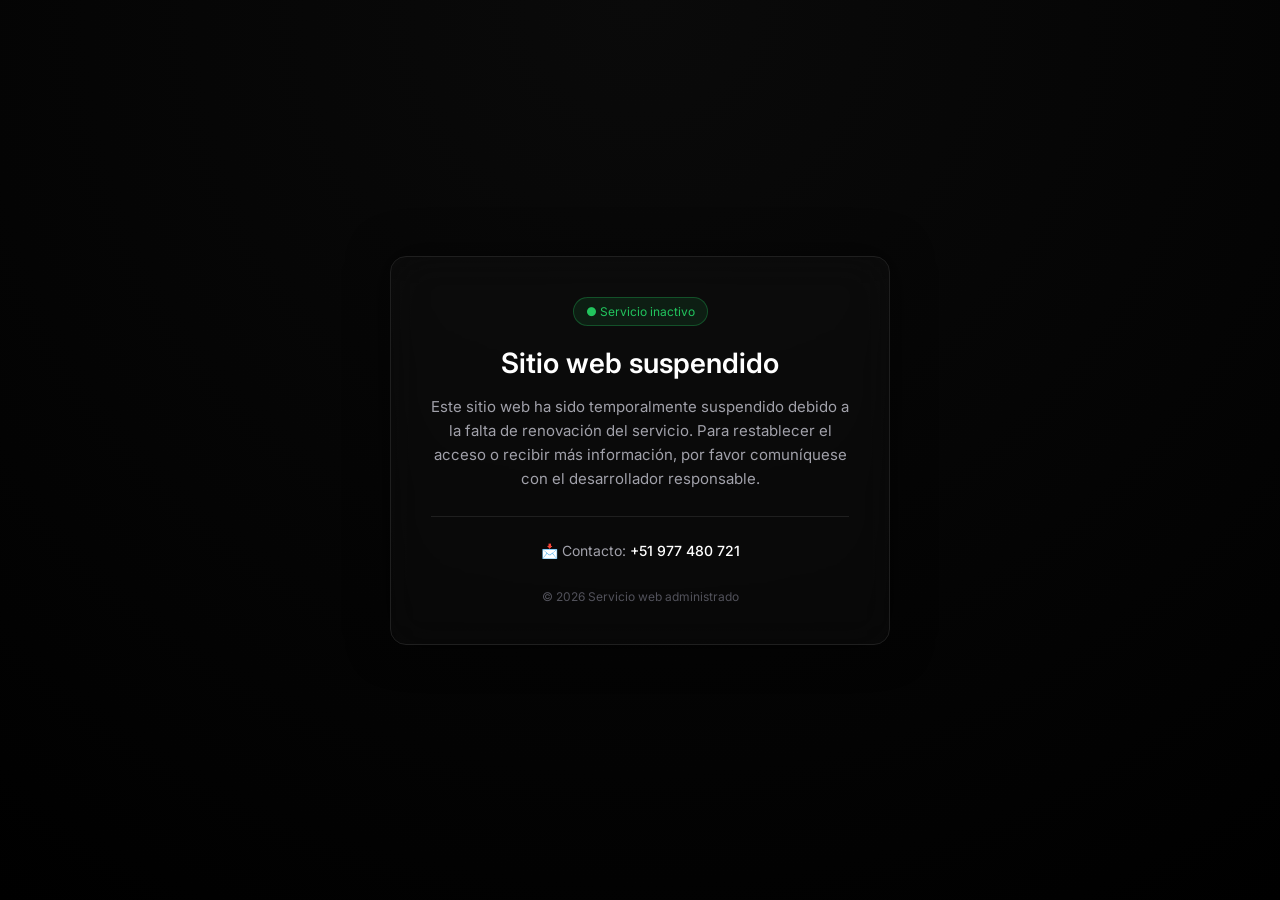
==== commit da530d9d: "suspension" ====
--- a/index.html
+++ b/index.html
@@ -1,874 +1,133 @@
 <!DOCTYPE html>
 <html lang="es">
 <head>
-    <meta charset="UTF-8">
-    <meta name="viewport" content="width=device-width, initial-scale=1.0">
-    <meta name="description" content="El Jefe - Fusión Amazónica & Lounge. Carta digital interactiva en Jacintillo.">
-    <meta name="theme-color" content="#0a0a0a">
-    <title>El Jefe | Fusión Amazónica & Lounge</title>
+  <meta charset="UTF-8" />
+  <meta name="viewport" content="width=device-width, initial-scale=1.0"/>
+  <title>Servicio Suspendido</title>
 
-    <!-- DNS Prefetch & Preconnect -->
-    <link rel="dns-prefetch" href="https://fonts.googleapis.com">
-    <link rel="dns-prefetch" href="https://fonts.gstatic.com">
-    <link rel="preconnect" href="https://fonts.googleapis.com" crossorigin>
-    <link rel="preconnect" href="https://fonts.gstatic.com" crossorigin>
-    <link rel="icon" type="image/png" href="images/image.png">
+  <!-- Fonts -->
+  <link href="https://fonts.googleapis.com/css2?family=Inter:wght@300;400;500;600&display=swap" rel="stylesheet">
 
-    <!-- Google Fonts -->
-    <link rel="stylesheet" href="https://fonts.googleapis.com/css2?family=Playfair+Display:ital,wght@0,400;0,600;0,700;1,400&family=Space+Grotesk:wght@300;400;500;600;700&display=swap">
+  <style>
+    :root {
+      --bg: #000000;
+      --card: #0a0a0a;
+      --border: #1f1f1f;
+      --text-primary: #ffffff;
+      --text-secondary: #a1a1aa;
+      --accent: #22c55e;
+    }
 
-    <!-- Styles -->
-    <link rel="stylesheet" href="css/styles.css">
+    * {
+      margin: 0;
+      padding: 0;
+      box-sizing: border-box;
+      font-family: 'Inter', sans-serif;
+    }
+
+    body {
+      background: radial-gradient(circle at top, #0a0a0a, #000);
+      color: var(--text-primary);
+      height: 100vh;
+      display: flex;
+      align-items: center;
+      justify-content: center;
+    }
+
+    .container {
+      max-width: 500px;
+      width: 90%;
+      padding: 40px;
+      border-radius: 16px;
+      background: rgba(255,255,255,0.02);
+      border: 1px solid var(--border);
+      backdrop-filter: blur(20px);
+      text-align: center;
+      box-shadow: 0 0 40px rgba(0,0,0,0.6);
+      animation: fadeIn 0.8s ease;
+    }
+
+    .status {
+      display: inline-block;
+      padding: 6px 12px;
+      font-size: 12px;
+      border-radius: 999px;
+      background: rgba(34,197,94,0.1);
+      color: var(--accent);
+      margin-bottom: 20px;
+      border: 1px solid rgba(34,197,94,0.3);
+    }
+
+    h1 {
+      font-size: 28px;
+      font-weight: 600;
+      margin-bottom: 15px;
+    }
+
+    p {
+      color: var(--text-secondary);
+      font-size: 15px;
+      line-height: 1.6;
+      margin-bottom: 25px;
+    }
+
+    .divider {
+      height: 1px;
+      background: var(--border);
+      margin: 25px 0;
+    }
+
+    .contact {
+      font-size: 14px;
+      color: var(--text-secondary);
+    }
+
+    .contact span {
+      color: var(--text-primary);
+      font-weight: 500;
+    }
+
+    footer {
+      margin-top: 30px;
+      font-size: 12px;
+      color: #52525b;
+    }
+
+    @keyframes fadeIn {
+      from {
+        opacity: 0;
+        transform: translateY(20px);
+      }
+      to {
+        opacity: 1;
+        transform: translateY(0);
+      }
+    }
+
+  </style>
 </head>
-<body class="dark-mode">
-    <!-- Preloader -->
-    <div class="preloader" id="preloader">
-        <div class="preloader-ring"></div>
-        <div class="preloader-ring"></div>
-        <div class="preloader-ring"></div>
-        <div class="logo-container">
-            <img src="images/logo.svg" alt="El Jefe Lounge" class="logo-preloader" onerror="this.style.display='none'">
-        </div>
-        <p class="loading-text">Cargando experiencia...</p>
+<body>
+
+  <div class="container">
+    <div class="status">● Servicio inactivo</div>
+
+    <h1>Sitio web suspendido</h1>
+
+    <p>
+      Este sitio web ha sido temporalmente suspendido debido a la falta de renovación del servicio.
+      Para restablecer el acceso o recibir más información, por favor comuníquese con el desarrollador responsable.
+    </p>
+
+    <div class="divider"></div>
+
+    <div class="contact">
+      📩 Contacto: <span>+51 977 480 721</span>
     </div>
 
-    <!-- Particles Background -->
-    <div class="particles-container" id="particles"></div>
-    
-    <!-- Gradient Orbs -->
-    <div class="ambient-light">
-        <div class="orb orb-1"></div>
-        <div class="orb orb-2"></div>
-        <div class="orb orb-3"></div>
-    </div>
+    <footer>
+      © 2026 Servicio web administrado
+    </footer>
+  </div>
 
-    <!-- Navigation -->
-    <nav class="navbar" id="navbar">
-        <div class="nav-container">
-            <a href="#" class="nav-brand">
-                <span class="brand-logo">🌿</span>
-                <div class="brand-text">
-                    <span class="brand-name">El Jefe</span>
-                    <span class="brand-tag">LOUNGE</span>
-                </div>
-            </a>
-            
-            <button class="nav-trigger" id="navTrigger" aria-label="Menu">
-                <span></span>
-                <span></span>
-                <span></span>
-            </button>
-            
-            <div class="nav-overlay" id="navOverlay"></div>
-            
-            <ul class="nav-list" id="navList">
-                <li><a href="#hero" class="nav-item">Inicio</a></li>
-                <li><a href="#menu" class="nav-item">Carta</a></li>
-                <li><a href="#featured" class="nav-item">Destacados</a></li>
-                <li><a href="#experience" class="nav-item">Experiencia</a></li>
-            </ul>
-        </div>
-    </nav>
-
-    <!-- Hero Section -->
-    <header class="hero" id="hero">
-        <div class="hero-bg">
-            <div class="hero-image-overlay"></div>
-            <img src="images/hero_visual.png" alt="" class="hero-bg-image" onerror="this.style.display='none'">
-        </div>
-        
-        <div class="hero-content">
-            <div class="hero-badge animate-fade-in">
-                <span class="badge-leaf">🌿</span>
-                <span class="badge-text">Jacintillo</span>
-            </div>
-            
-            <h1 class="hero-title animate-slide-up">
-                <span class="title-main">El Jefe</span>
-                <span class="title-accent">Lounge</span>
-            </h1>
-            
-            <p class="hero-tagline animate-slide-up delay-1">Fusión Amazónica</p>
-            
-            <p class="hero-desc animate-slide-up delay-2">
-                Una experiencia gastronómica donde la selva se encuentra con la elegancia. 
-                Sabores intensos, noches inolvidables.
-            </p>
-            
-            <div class="hero-actions animate-slide-up delay-3">
-                <a href="#menu" class="btn btn-glow">
-                    <span class="btn-text">Ver Carta</span>
-                    <span class="btn-arrow">→</span>
-                </a>
-                <a href="#experience" class="btn btn-ghost">
-                    <span class="btn-text">Conocer Más</span>
-                </a>
-            </div>
-        </div>
-        
-        <div class="hero-scroll">
-            <div class="scroll-mouse">
-                <div class="scroll-wheel"></div>
-            </div>
-            <span class="scroll-text">Explora</span>
-        </div>
-    </header>
-
-    <!-- Categories Section -->
-    <section class="categories" id="categories">
-        <div class="container">
-            <div class="section-header">
-                <span class="section-label">Descubre</span>
-                <h2 class="section-title">Nuestras Categorías</h2>
-                <div class="title-line"></div>
-            </div>
-            
-            <div class="categories-grid">
-                <div class="category-card" data-category="combos">
-                    <div class="category-bg"></div>
-                    <img src="images/category-combos.svg" alt="Combos" class="category-icon-img" loading="lazy">
-                    <h3 class="category-title">Combos</h3>
-                    <p class="category-desc">Las mejores combinaciones</p>
-                    <div class="category-glow"></div>
-                </div>
-                
-                <div class="category-card" data-category="platos">
-                    <div class="category-bg"></div>
-                    <img src="images/category-platos.svg" alt="Platos" class="category-icon-img" loading="lazy">
-                    <h3 class="category-title">Platos</h3>
-                    <p class="category-desc">Sabores amazónicos</p>
-                    <div class="category-glow"></div>
-                </div>
-                
-                <div class="category-card" data-category="bebidas">
-                    <div class="category-bg"></div>
-                    <img src="images/category-bebidas.svg" alt="Bebidas" class="category-icon-img" loading="lazy">
-                    <h3 class="category-title">Bebidas</h3>
-                    <p class="category-desc">Refrescantes y únicas</p>
-                    <div class="category-glow"></div>
-                </div>
-                
-                <div class="category-card" data-category="cervezas">
-                    <div class="category-bg"></div>
-                    <img src="images/category-cervezas.svg" alt="Cervezas" class="category-icon-img" loading="lazy">
-                    <h3 class="category-title">Cervezas</h3>
-                    <p class="category-desc">Las mejores marcas</p>
-                    <div class="category-glow"></div>
-                </div>
-                
-                <div class="category-card" data-category="piqueos">
-                    <div class="category-bg"></div>
-                    <img src="images/category-piqueos.svg" alt="Piqueos" class="category-icon-img" loading="lazy">
-                    <h3 class="category-title">Piqueos</h3>
-                    <p class="category-desc">Para compartir</p>
-                    <div class="category-glow"></div>
-                </div>
-            </div>
-        </div>
-    </section>
-
-    <!-- Menu Section -->
-    <section class="menu" id="menu">
-        <div class="container">
-            <div class="section-header">
-                <span class="section-label">Delicioso</span>
-                <h2 class="section-title">Nuestra Carta</h2>
-                <div class="title-line"></div>
-            </div>
-            
-            <!-- Filter Tabs -->
-            <div class="menu-tabs">
-                <button class="tab-btn active" data-filter="all">
-                    <span class="tab-icon">🍽️</span>
-                    <span class="tab-text">Todos</span>
-                </button>
-                <button class="tab-btn" data-filter="combos">
-                    <span class="tab-icon">🍱</span>
-                    <span class="tab-text">Combos</span>
-                </button>
-                <button class="tab-btn" data-filter="platos">
-                    <span class="tab-icon">🥘</span>
-                    <span class="tab-text">Platos</span>
-                </button>
-                <button class="tab-btn" data-filter="bebidas">
-                    <span class="tab-icon">🥤</span>
-                    <span class="tab-text">Bebidas</span>
-                </button>
-                <button class="tab-btn" data-filter="cervezas">
-                    <span class="tab-icon">🍺</span>
-                    <span class="tab-text">Cervezas</span>
-                </button>
-                <button class="tab-btn" data-filter="piqueos">
-                    <span class="tab-icon">🍢</span>
-                    <span class="tab-text">Piqueos</span>
-                </button>
-            </div>
-            
-            <!-- Menu Grid -->
-            <div class="menu-grid" id="menuGrid">
-                <!-- Combos -->
-                <article class="menu-card" data-category="combos">
-                    <div class="card-glow"></div>
-                    <div class="card-image">
-                        <img src="images/category-combos.svg" alt="" class="card-icon-img" loading="lazy">
-                    </div>
-                    <div class="card-content">
-                        <h3 class="card-title">Fetuccini Huancaína + Pesto</h3>
-                        <p class="card-desc">La combinación perfecta de dos clásicos</p>
-                        <div class="card-footer">
-                            <span class="card-price">S/ 35</span>
-                            <button class="card-btn" aria-label="Ver detalles">+</button>
-                        </div>
-                    </div>
-                </article>
-                
-                <article class="menu-card" data-category="combos">
-                    <div class="card-glow"></div>
-                    <div class="card-image">
-                        <img src="images/category-combos.svg" alt="" class="card-icon-img" loading="lazy">
-                    </div>
-                    <div class="card-content">
-                        <h3 class="card-title">Ceviche + Chicharrón</h3>
-                        <p class="card-desc">Lo mejor del mar y la selva</p>
-                        <div class="card-footer">
-                            <span class="card-price">S/ 40</span>
-                            <button class="card-btn" aria-label="Ver detalles">+</button>
-                        </div>
-                    </div>
-                </article>
-                
-                <!-- Platos -->
-                <article class="menu-card" data-category="platos">
-                    <div class="card-glow"></div>
-                    <div class="card-image">
-                        <img src="images/icon-pasta.svg" alt="" class="card-icon-img" loading="lazy">
-                    </div>
-                    <div class="card-content">
-                        <h3 class="card-title">Fetuccini al Pesto</h3>
-                        <p class="card-desc">Pasta fresca con salsa de albahaca</p>
-                        <div class="card-footer">
-                            <span class="card-price">S/ 25</span>
-                            <button class="card-btn" aria-label="Ver detalles">+</button>
-                        </div>
-                    </div>
-                </article>
-                
-                <article class="menu-card" data-category="platos">
-                    <div class="card-glow"></div>
-                    <div class="card-image">
-                        <img src="images/icon-pasta.svg" alt="" class="card-icon-img" loading="lazy">
-                    </div>
-                    <div class="card-content">
-                        <h3 class="card-title">Fetuccini a la Huancaína</h3>
-                        <p class="card-desc">Tradición peruana en cada bocado</p>
-                        <div class="card-footer">
-                            <span class="card-price">S/ 25</span>
-                            <button class="card-btn" aria-label="Ver detalles">+</button>
-                        </div>
-                    </div>
-                </article>
-                
-                <article class="menu-card" data-category="platos">
-                    <div class="card-glow"></div>
-                    <div class="card-image">
-                        <img src="images/icon-fish.svg" alt="" class="card-icon-img" loading="lazy">
-                    </div>
-                    <div class="card-content">
-                        <h3 class="card-title">Fetuccini con Paiche</h3>
-                        <p class="card-desc">El gigante del Amazonas en tu plato</p>
-                        <div class="card-footer">
-                            <span class="card-price">S/ 35</span>
-                            <button class="card-btn" aria-label="Ver detalles">+</button>
-                        </div>
-                    </div>
-                </article>
-                
-                <article class="menu-card" data-category="platos">
-                    <div class="card-glow"></div>
-                    <div class="card-image">
-                        <img src="images/icon-pasta.svg" alt="" class="card-icon-img" loading="lazy">
-                    </div>
-                    <div class="card-content">
-                        <h3 class="card-title">Fetuccini Amazónico</h3>
-                        <p class="card-desc">Fusión de sabores de la selva</p>
-                        <div class="card-footer">
-                            <span class="card-price">S/ 28</span>
-                            <button class="card-btn" aria-label="Ver detalles">+</button>
-                        </div>
-                    </div>
-                </article>
-                
-                <article class="menu-card" data-category="platos">
-                    <div class="card-glow"></div>
-                    <div class="card-image">
-                        <img src="images/icon-chicken.svg" alt="" class="card-icon-img" loading="lazy">
-                    </div>
-                    <div class="card-content">
-                        <h3 class="card-title">Chicharrón de Pollo</h3>
-                        <p class="card-desc">Crujiente y jugoso</p>
-                        <div class="card-footer">
-                            <span class="card-price">S/ 22</span>
-                            <button class="card-btn" aria-label="Ver detalles">+</button>
-                        </div>
-                    </div>
-                </article>
-                
-                <article class="menu-card" data-category="platos">
-                    <div class="card-glow"></div>
-                    <div class="card-image">
-                        <img src="images/icon-fish.svg" alt="" class="card-icon-img" loading="lazy">
-                    </div>
-                    <div class="card-content">
-                        <h3 class="card-title">Ceviche Amazónico</h3>
-                        <p class="card-desc">Pesca fresca con toque selvático</p>
-                        <div class="card-footer">
-                            <span class="card-price">S/ 35</span>
-                            <button class="card-btn" aria-label="Ver detalles">+</button>
-                        </div>
-                    </div>
-                </article>
-                
-                <article class="menu-card" data-category="platos">
-                    <div class="card-glow"></div>
-                    <div class="card-image">
-                        <img src="images/icon-fish.svg" alt="" class="card-icon-img" loading="lazy">
-                    </div>
-                    <div class="card-content">
-                        <h3 class="card-title">Chicharrón de Paiche</h3>
-                        <p class="card-desc">El rey del Amazonas frito</p>
-                        <div class="card-footer">
-                            <span class="card-price">S/ 35</span>
-                            <button class="card-btn" aria-label="Ver detalles">+</button>
-                        </div>
-                    </div>
-                </article>
-                
-                <article class="menu-card" data-category="platos">
-                    <div class="card-glow"></div>
-                    <div class="card-image">
-                        <img src="images/icon-fish.svg" alt="" class="card-icon-img" loading="lazy">
-                    </div>
-                    <div class="card-content">
-                        <h3 class="card-title">Paiche a la Plancha</h3>
-                        <p class="card-desc">Sencillo y delicioso</p>
-                        <div class="card-footer">
-                            <span class="card-price">S/ 35</span>
-                            <button class="card-btn" aria-label="Ver detalles">+</button>
-                        </div>
-                    </div>
-                </article>
-                
-                <article class="menu-card" data-category="platos">
-                    <div class="card-glow"></div>
-                    <div class="card-image">
-                        <img src="images/icon-soup.svg" alt="" class="card-icon-img" loading="lazy">
-                    </div>
-                    <div class="card-content">
-                        <h3 class="card-title">Leche de Tigre</h3>
-                        <p class="card-desc">El secreto del ceviche perfecto</p>
-                        <div class="card-footer">
-                            <span class="card-price">S/ 18</span>
-                            <button class="card-btn" aria-label="Ver detalles">+</button>
-                        </div>
-                    </div>
-                </article>
-                
-                <article class="menu-card" data-category="platos">
-                    <div class="card-glow"></div>
-                    <div class="card-image">
-                        <img src="images/icon-meat.svg" alt="" class="card-icon-img" loading="lazy">
-                    </div>
-                    <div class="card-content">
-                        <h3 class="card-title">Lomo Saltado</h3>
-                        <p class="card-desc">Clásico peruano wok</p>
-                        <div class="card-footer">
-                            <span class="card-price">S/ 18</span>
-                            <button class="card-btn" aria-label="Ver detalles">+</button>
-                        </div>
-                    </div>
-                </article>
-                
-                <article class="menu-card" data-category="platos">
-                    <div class="card-glow"></div>
-                    <div class="card-image">
-                        <img src="images/icon-meat.svg" alt="" class="card-icon-img" loading="lazy">
-                    </div>
-                    <div class="card-content">
-                        <h3 class="card-title">Saltado Amazónico</h3>
-                        <p class="card-desc">Con ingredientes de la selva</p>
-                        <div class="card-footer">
-                            <span class="card-price">S/ 20</span>
-                            <button class="card-btn" aria-label="Ver detalles">+</button>
-                        </div>
-                    </div>
-                </article>
-                
-                <article class="menu-card" data-category="platos">
-                    <div class="card-glow"></div>
-                    <div class="card-image">
-                        <img src="images/icon-chicken.svg" alt="" class="card-icon-img" loading="lazy">
-                    </div>
-                    <div class="card-content">
-                        <h3 class="card-title">Saltado de Pollo</h3>
-                        <p class="card-desc">Jugoso y lleno de sabor</p>
-                        <div class="card-footer">
-                            <span class="card-price">S/ 18</span>
-                            <button class="card-btn" aria-label="Ver detalles">+</button>
-                        </div>
-                    </div>
-                </article>
-                
-                <article class="menu-card" data-category="platos">
-                    <div class="card-glow"></div>
-                    <div class="card-image">
-                        <img src="images/icon-chicken.svg" alt="" class="card-icon-img" loading="lazy">
-                    </div>
-                    <div class="card-content">
-                        <h3 class="card-title">Pechuga a la Plancha</h3>
-                        <p class="card-desc">Saludable y delicioso</p>
-                        <div class="card-footer">
-                            <span class="card-price">S/ 20</span>
-                            <button class="card-btn" aria-label="Ver detalles">+</button>
-                        </div>
-                    </div>
-                </article>
-                
-                <article class="menu-card" data-category="platos">
-                    <div class="card-glow"></div>
-                    <div class="card-image">
-                        <img src="images/icon-chicken.svg" alt="" class="card-icon-img" loading="lazy">
-                    </div>
-                    <div class="card-content">
-                        <h3 class="card-title">Pechuga en Salsa Nativa</h3>
-                        <p class="card-desc">Salsa secreta de la Amazonía</p>
-                        <div class="card-footer">
-                            <span class="card-price">S/ 25</span>
-                            <button class="card-btn" aria-label="Ver detalles">+</button>
-                        </div>
-                    </div>
-                </article>
-                
-                <article class="menu-card" data-category="platos">
-                    <div class="card-glow"></div>
-                    <div class="card-image">
-                        <img src="images/icon-plantain.svg" alt="" class="card-icon-img" loading="lazy">
-                    </div>
-                    <div class="card-content">
-                        <h3 class="card-title">Tacacho con Cecina</h3>
-                        <p class="card-desc">Tradición amazónica pura</p>
-                        <div class="card-footer">
-                            <span class="card-price">S/ 18</span>
-                            <button class="card-btn" aria-label="Ver detalles">+</button>
-                        </div>
-                    </div>
-                </article>
-                
-                <article class="menu-card" data-category="platos">
-                    <div class="card-glow"></div>
-                    <div class="card-image">
-                        <img src="images/icon-plantain.svg" alt="" class="card-icon-img" loading="lazy">
-                    </div>
-                    <div class="card-content">
-                        <h3 class="card-title">Tacacho Mixto</h3>
-                        <p class="card-desc">Con carne y cecina</p>
-                        <div class="card-footer">
-                            <span class="card-price">S/ 20</span>
-                            <button class="card-btn" aria-label="Ver detalles">+</button>
-                        </div>
-                    </div>
-                </article>
-                
-                <!-- Bebidas -->
-                <article class="menu-card" data-category="bebidas">
-                    <div class="card-glow"></div>
-                    <div class="card-image">
-                        <img src="images/icon-lemonade.svg" alt="" class="card-icon-img" loading="lazy">
-                    </div>
-                    <div class="card-content">
-                        <h3 class="card-title">Limonada Tradicional</h3>
-                        <p class="card-desc">Refrescante y natural</p>
-                        <div class="card-footer">
-                            <span class="card-price">S/ 8</span>
-                            <button class="card-btn" aria-label="Ver detalles">+</button>
-                        </div>
-                    </div>
-                </article>
-                
-                <article class="menu-card" data-category="bebidas">
-                    <div class="card-glow"></div>
-                    <div class="card-image">
-                        <img src="images/icon-cocktail.svg" alt="" class="card-icon-img" loading="lazy">
-                    </div>
-                    <div class="card-content">
-                        <h3 class="card-title">Limonada con Frutas</h3>
-                        <p class="card-desc">Mix de frutas tropicales</p>
-                        <div class="card-footer">
-                            <span class="card-price">S/ 11</span>
-                            <button class="card-btn" aria-label="Ver detalles">+</button>
-                        </div>
-                    </div>
-                </article>
-                
-                <article class="menu-card" data-category="bebidas">
-                    <div class="card-glow"></div>
-                    <div class="card-image">
-                        <img src="images/icon-ice.svg" alt="" class="card-icon-img" loading="lazy">
-                    </div>
-                    <div class="card-content">
-                        <h3 class="card-title">Limonada Frozen</h3>
-                        <p class="card-desc">Helada y refrescante</p>
-                        <div class="card-footer">
-                            <span class="card-price">S/ 11</span>
-                            <button class="card-btn" aria-label="Ver detalles">+</button>
-                        </div>
-                    </div>
-                </article>
-                
-                <article class="menu-card" data-category="bebidas">
-                    <div class="card-glow"></div>
-                    <div class="card-image">
-                        <img src="images/icon-soda.svg" alt="" class="card-icon-img" loading="lazy">
-                    </div>
-                    <div class="card-content">
-                        <h3 class="card-title">Gaseosa</h3>
-                        <p class="card-desc">Personal / 1L</p>
-                        <div class="card-footer">
-                            <span class="card-price">S/ 4 / 6</span>
-                            <button class="card-btn" aria-label="Ver detalles">+</button>
-                        </div>
-                    </div>
-                </article>
-                
-                <article class="menu-card" data-category="bebidas">
-                    <div class="card-glow"></div>
-                    <div class="card-image">
-                        <img src="images/icon-water.svg" alt="" class="card-icon-img" loading="lazy">
-                    </div>
-                    <div class="card-content">
-                        <h3 class="card-title">Agua Mineral</h3>
-                        <p class="card-desc">Agua pura de manantial</p>
-                        <div class="card-footer">
-                            <span class="card-price">S/ 5</span>
-                            <button class="card-btn" aria-label="Ver detalles">+</button>
-                        </div>
-                    </div>
-                </article>
-                
-                <!-- Cervezas -->
-                <article class="menu-card" data-category="cervezas">
-                    <div class="card-glow"></div>
-                    <div class="card-image">
-                        <img src="images/icon-beer.svg" alt="" class="card-icon-img" loading="lazy">
-                    </div>
-                    <div class="card-content">
-                        <h3 class="card-title">San Juan</h3>
-                        <p class="card-desc">Cerveza de la selva</p>
-                        <div class="card-footer">
-                            <span class="card-price">S/ 8</span>
-                            <button class="card-btn" aria-label="Ver detalles">+</button>
-                        </div>
-                    </div>
-                </article>
-                
-                <article class="menu-card" data-category="cervezas">
-                    <div class="card-glow"></div>
-                    <div class="card-image">
-                        <img src="images/icon-beer.svg" alt="" class="card-icon-img" loading="lazy">
-                    </div>
-                    <div class="card-content">
-                        <h3 class="card-title">Corona</h3>
-                        <p class="card-desc">Importada mexicana</p>
-                        <div class="card-footer">
-                            <span class="card-price">S/ 8</span>
-                            <button class="card-btn" aria-label="Ver detalles">+</button>
-                        </div>
-                    </div>
-                </article>
-                
-                <article class="menu-card" data-category="cervezas">
-                    <div class="card-glow"></div>
-                    <div class="card-image">
-                        <img src="images/icon-beer.svg" alt="" class="card-icon-img" loading="lazy">
-                    </div>
-                    <div class="card-content">
-                        <h3 class="card-title">Pilsen</h3>
-                        <p class="card-desc">La clásica peruana</p>
-                        <div class="card-footer">
-                            <span class="card-price">S/ 9</span>
-                            <button class="card-btn" aria-label="Ver detalles">+</button>
-                        </div>
-                    </div>
-                </article>
-                
-                <article class="menu-card" data-category="cervezas">
-                    <div class="card-glow"></div>
-                    <div class="card-image">
-                        <img src="images/icon-beer.svg" alt="" class="card-icon-img" loading="lazy">
-                    </div>
-                    <div class="card-content">
-                        <h3 class="card-title">Cusqueña</h3>
-                        <p class="card-desc">Premium peruana</p>
-                        <div class="card-footer">
-                            <span class="card-price">S/ 10</span>
-                            <button class="card-btn" aria-label="Ver detalles">+</button>
-                        </div>
-                    </div>
-                </article>
-                
-                <article class="menu-card" data-category="cervezas">
-                    <div class="card-glow"></div>
-                    <div class="card-image">
-                        <img src="images/icon-beer.svg" alt="" class="card-icon-img" loading="lazy">
-                    </div>
-                    <div class="card-content">
-                        <h3 class="card-title">Cusqueña Personal</h3>
-                        <p class="card-desc">Formato pequeño</p>
-                        <div class="card-footer">
-                            <span class="card-price">S/ 6</span>
-                            <button class="card-btn" aria-label="Ver detalles">+</button>
-                        </div>
-                    </div>
-                </article>
-                
-                <!-- Piqueos -->
-                <article class="menu-card" data-category="piqueos">
-                    <div class="card-glow"></div>
-                    <div class="card-image">
-                        <img src="images/icon-cheese.svg" alt="" class="card-icon-img" loading="lazy">
-                    </div>
-                    <div class="card-content">
-                        <h3 class="card-title">Tequeño Amazónico</h3>
-                        <p class="card-desc">Con toque de la selva</p>
-                        <div class="card-footer">
-                            <span class="card-price">S/ 15</span>
-                            <button class="card-btn" aria-label="Ver detalles">+</button>
-                        </div>
-                    </div>
-                </article>
-                
-                <article class="menu-card" data-category="piqueos">
-                    <div class="card-glow"></div>
-                    <div class="card-image">
-                        <img src="images/icon-plantain.svg" alt="" class="card-icon-img" loading="lazy">
-                    </div>
-                    <div class="card-content">
-                        <h3 class="card-title">Patacones a la Chalaca</h3>
-                        <p class="card-desc">Con mariscos frescos</p>
-                        <div class="card-footer">
-                            <span class="card-price">S/ 18</span>
-                            <button class="card-btn" aria-label="Ver detalles">+</button>
-                        </div>
-                    </div>
-                </article>
-                
-                <article class="menu-card" data-category="piqueos">
-                    <div class="card-glow"></div>
-                    <div class="card-image">
-                        <img src="images/icon-plantain.svg" alt="" class="card-icon-img" loading="lazy">
-                    </div>
-                    <div class="card-content">
-                        <h3 class="card-title">Canasta de Plátanos</h3>
-                        <p class="card-desc">Variedad de preparaciones</p>
-                        <div class="card-footer">
-                            <span class="card-price">S/ 20</span>
-                            <button class="card-btn" aria-label="Ver detalles">+</button>
-                        </div>
-                    </div>
-                </article>
-                
-                <article class="menu-card" data-category="piqueos">
-                    <div class="card-glow"></div>
-                    <div class="card-image">
-                        <img src="images/icon-chifle.svg" alt="" class="card-icon-img" loading="lazy">
-                    </div>
-                    <div class="card-content">
-                        <h3 class="card-title">Chifle con Cecina</h3>
-                        <p class="card-desc">El snack amazónico</p>
-                        <div class="card-footer">
-                            <span class="card-price">S/ 13</span>
-                            <button class="card-btn" aria-label="Ver detalles">+</button>
-                        </div>
-                    </div>
-                </article>
-            </div>
-        </div>
-    </section>
-
-    <!-- Featured Section -->
-    <section class="featured" id="featured">
-        <div class="featured-bg"></div>
-        <div class="container">
-            <div class="section-header">
-                <span class="section-label">Especial</span>
-                <h2 class="section-title">Recomendados del Chef</h2>
-                <div class="title-line"></div>
-            </div>
-            
-            <div class="featured-grid">
-                <div class="featured-card featured-large">
-                    <div class="featured-badge">⭐ Recomendado</div>
-                    <div class="featured-image">
-                        <img src="images/icon-fish.svg" alt="" class="featured-icon-img" loading="lazy">
-                    </div>
-                    <div class="featured-content">
-                        <h3 class="featured-title">Paiche a la Plancha</h3>
-                        <p class="featured-desc">El gigante del Amazonas preparado a la perfección. Una experiencia única que representa lo mejor de nuestra selva.</p>
-                        <span class="featured-price">S/ 35</span>
-                    </div>
-                </div>
-                
-                <div class="featured-card">
-                    <div class="featured-badge">🔥 Popular</div>
-                    <div class="featured-image">
-                        <img src="images/icon-pasta.svg" alt="" class="featured-icon-img" loading="lazy">
-                    </div>
-                    <div class="featured-content">
-                        <h3 class="featured-title">Fetuccini Amazónico</h3>
-                        <p class="featured-desc">Fusión perfecta de pasta italiana con ingredientes selváticos.</p>
-                        <span class="featured-price">S/ 28</span>
-                    </div>
-                </div>
-                
-                <div class="featured-card">
-                    <div class="featured-badge">🌟 Exclusivo</div>
-                    <div class="featured-image">
-                        <img src="images/icon-fish.svg" alt="" class="featured-icon-img" loading="lazy">
-                    </div>
-                    <div class="featured-content">
-                        <h3 class="featured-title">Ceviche Amazónico</h3>
-                        <p class="featured-desc">Pesca fresca con el toque único de la Amazonía.</p>
-                        <span class="featured-price">S/ 35</span>
-                    </div>
-                </div>
-            </div>
-        </div>
-    </section>
-
-    <!-- Experience Section -->
-    <section class="experience" id="experience">
-        <div class="experience-particles"></div>
-        <div class="container">
-            <div class="experience-content">
-                <div class="experience-text">
-                    <span class="section-label">Vive la experiencia</span>
-                    <h2 class="section-title">Vive la selva en cada bocado</h2>
-                    <p class="experience-desc">
-                        En El Jefe Lounge, cada plato cuenta una historia. 
-                        Ingredientes frescos de la Amazonía se combinan con técnicas modernas 
-                        para crear una experiencia culinaria inolvidable.
-                    </p>
-                    
-                    <div class="experience-stats">
-                        <div class="stat">
-                            <span class="stat-number">100%</span>
-                            <span class="stat-label">Ingredientes Frescos</span>
-                        </div>
-                        <div class="stat">
-                            <span class="stat-number">25+</span>
-                            <span class="stat-label">Platos Únicos</span>
-                        </div>
-                        <div class="stat">
-                            <span class="stat-number">🌙</span>
-                            <span class="stat-label">Ambiente Nocturno</span>
-                        </div>
-                    </div>
-                </div>
-                
-                <div class="experience-quote-wrapper">
-                    <div class="experience-quote">
-                        <span class="quote-mark">"</span>
-                        <p class="quote-text">Sabores intensos, noches inolvidables</p>
-                        <span class="quote-author">— El Jefe Lounge</span>
-                    </div>
-                </div>
-            </div>
-        </div>
-    </section>
-
-    <!-- Footer -->
-    <footer class="footer">
-        <div class="container">
-            <div class="footer-content">
-                <div class="footer-brand">
-                    <div class="footer-logo">
-                        <span class="logo-emoji">🌿</span>
-                        <div class="footer-brand-text">
-                            <span class="brand-name">El Jefe</span>
-                            <span class="brand-tag">LOUNGE</span>
-                        </div>
-                    </div>
-                    <p class="footer-tagline">Fusión Amazónica</p>
-                </div>
-                
-                <div class="footer-info">
-                    <div class="footer-col">
-                        <h4>Ubicación</h4>
-                        <p>📍 Carretera a la Cueva de las Lechuzas</p>
-                        <p>A pocos metros antes del Mirador Jacintillo</p>
-                        <p>Tingo María, Perú 10131</p>
-                        <a href="https://maps.app.goo.gl/yDyMoTRRoxoh9aLg9?g_st=ic" target="_blank" rel="noopener" class="map-link">
-                            <span>Cómo llegar</span>
-                            <span class="map-arrow">→</span>
-                        </a>
-                    </div>
-                    <div class="footer-col">
-                        <h4>Horario</h4>
-                        <p>Mar - Dom: 6PM - 2AM</p>
-                        <p>Lunes: Cerrado</p>
-                    </div>
-                    <div class="footer-col">
-                        <h4>Síguenos</h4>
-                        <div class="social-links">
-                            <a href="https://www.facebook.com/share/1A3myq5Exq/?mibextid=wwXIfr" target="_blank" rel="noopener" class="social-link" aria-label="Facebook">
-                                <svg viewBox="0 0 24 24" fill="currentColor"><path d="M24 12.073c0-6.627-5.373-12-12-12s-12 5.373-12 12c0 5.99 4.388 10.954 10.125 11.854v-8.385H7.078v-3.47h3.047V9.43c0-3.007 1.792-4.669 4.533-4.669 1.312 0 2.686.235 2.686.235v2.953H15.83c-1.491 0-1.956.925-1.956 1.874v2.25h3.328l-.532 3.47h-2.796v8.385C19.612 23.027 24 18.062 24 12.073z"/></svg>
-                            </a>
-                            <a href="https://www.instagram.com/el_jefe.lounge?igsh=eDFzaWs3bnAyN3dj" target="_blank" rel="noopener" class="social-link" aria-label="Instagram">
-                                <svg viewBox="0 0 24 24" fill="currentColor"><path d="M12 2.163c3.204 0 3.584.012 4.85.07 3.252.148 4.771 1.691 4.919 4.919.058 1.265.069 1.645.069 4.849 0 3.205-.012 3.584-.069 4.849-.149 3.225-1.664 4.771-4.919 4.919-1.266.058-1.644.07-4.85.07-3.204 0-3.584-.012-4.849-.07-3.26-.149-4.771-1.699-4.919-4.92-.058-1.265-.07-1.644-.07-4.849 0-3.204.013-3.583.07-4.849.149-3.227 1.664-4.771 4.919-4.919 1.266-.057 1.645-.069 4.849-.069zm0-2.163c-3.259 0-3.667.014-4.947.072-4.358.2-6.78 2.618-6.98 6.98-.059 1.281-.073 1.689-.073 4.948 0 3.259.014 3.668.072 4.948.2 4.358 2.618 6.78 6.98 6.98 1.281.058 1.689.072 4.948.072 3.259 0 3.668-.014 4.948-.072 4.354-.2 6.782-2.618 6.979-6.98.059-1.28.073-1.689.073-4.948 0-3.259-.014-3.667-.072-4.947-.196-4.354-2.617-6.78-6.979-6.98-1.281-.059-1.69-.073-4.949-.073zm0 5.838c-3.403 0-6.162 2.759-6.162 6.162s2.759 6.163 6.162 6.163 6.162-2.759 6.162-6.163c0-3.403-2.759-6.162-6.162-6.162zm0 10.162c-2.209 0-4-1.79-4-4 0-2.209 1.791-4 4-4s4 1.791 4 4c0 2.21-1.791 4-4 4zm6.406-11.845c-.796 0-1.441.645-1.441 1.44s.645 1.44 1.441 1.44c.795 0 1.439-.645 1.439-1.44s-.644-1.44-1.439-1.44z"/></svg>
-                            </a>
-                            <a href="https://www.tiktok.com/@percyjusto5?_r=1&_t=ZS-94wOC1tNfW5" target="_blank" rel="noopener" class="social-link" aria-label="TikTok">
-                                <svg viewBox="0 0 24 24" fill="currentColor"><path d="M12.525.02c1.31-.02 2.61-.01 3.91-.02.08 1.53.63 3.09 1.75 4.17 1.12 1.11 2.7 1.62 4.24 1.79v4.03c-1.44-.05-2.89-.35-4.2-.97-.57-.26-1.1-.59-1.62-.93-.01 2.92.01 5.84-.02 8.75-.08 1.4-.54 2.79-1.35 3.94-1.31 1.92-3.58 3.17-5.91 3.21-1.43.08-2.86-.31-4.08-1.03-2.02-1.19-3.44-3.37-3.65-5.71-.02-.5-.03-1-.01-1.49.18-1.9 1.12-3.72 2.58-4.96 1.66-1.44 3.98-2.13 6.15-1.72.02 1.48-.04 2.96-.04 4.44-.99-.32-2.15-.23-3.02.37-.63.41-1.11 1.04-1.36 1.75-.21.51-.15 1.07-.14 1.61.24 1.64 1.82 3.02 3.5 2.87 1.12-.01 2.19-.66 2.77-1.61.19-.33.4-.51.36-.9V.02z"/></svg>
-                            </a>
-                        </div>
-                    </div>
-                </div>
-            </div>
-            
-            <!-- Google Maps Embed -->
-            <div class="footer-map">
-                <div class="map-container">
-                    <iframe 
-                        src="https://www.google.com/maps/embed?pb=!1m18!1m12!1m3!1d3937.19361133785!2d-76.0120018!3d-9.3161063!2m3!1f0!2f0!3f0!3m2!1i1024!2i768!4f13.1!3m3!1m2!1s0x91a641316420243f%3A0x642f8115bcaf9a48!2sEl%20Jefe%20-%20Fusi%C3%B3n%20Amaz%C3%B3nica%20%26%20Lounge!5e0!3m2!1ses!2spe!4v1774307923240!5m2!1ses!2spe" 
-                        width="100%" 
-                        height="350" 
-                        style="border:0;" 
-                        loading="lazy"
-                        referrerpolicy="no-referrer-when-downgrade"
-                        title="Ubicación de El Jefe Lounge">
-                    </iframe>
-                </div>
-                <div class="map-overlay">
-                    <a href="https://maps.app.goo.gl/yDyMoTRRoxoh9aLg9?g_st=ic" target="_blank" rel="noopener" class="map-full-btn">
-                        <span class="map-pin-icon">📍</span>
-                        <span>Abrir en Google Maps</span>
-                    </a>
-                </div>
-            </div>
-            
-            <div class="footer-bottom">
-                <p>&copy; 2024 El Jefe - Fusión Amazónica & Lounge. Todos los derechos reservados.</p>
-            </div>
-        </div>
-    </footer>
-
-    <!-- WhatsApp Floating Button -->
-    <a href="https://wa.me/51942725442" class="whatsapp-float" target="_blank" rel="noopener" aria-label="Reservar por WhatsApp">
-        <svg viewBox="0 0 32 32" fill="currentColor">
-            <path d="M16 0c-8.837 0-16 7.163-16 16 0 2.825 0.737 5.607 2.137 8.048l-2.137 7.952 7.933-2.082c2.408 1.313 5.137 2.082 8.067 2.082 8.837 0 16-7.163 16-16s-7.163-16-16-16zM16 29.146c-2.482 0-4.908-0.646-7.07-1.87l-0.507-0.292-5.245 1.376 1.409-5.237-0.324-0.515c-1.268-2.013-1.937-4.336-1.937-6.74 0-7.321 5.954-13.275 13.275-13.275 7.321 0 13.275 5.954 13.275 13.275s-5.954 13.275-13.275 13.275zM21.794 18.625c-0.269-0.134-1.587-0.783-1.834-0.873-0.246-0.089-0.425-0.134-0.604 0.134-0.179 0.268-0.693 0.873-0.85 1.052-0.157 0.179-0.313 0.201-0.582 0.067-0.269-0.134-1.134-0.419-2.161-1.334-0.797-0.711-1.334-1.587-1.491-1.856-0.157-0.268-0.017-0.414 0.118-0.548 0.121-0.12 0.269-0.313 0.403-0.47 0.134-0.157 0.179-0.268 0.268-0.447 0.089-0.179 0.045-0.335-0.022-0.47-0.067-0.134-0.604-1.455-0.828-1.993-0.219-0.525-0.441-0.454-0.604-0.463-0.157-0.008-0.335-0.008-0.514-0.008-0.179 0-0.47 0.067-0.716 0.335-0.246 0.268-0.94 0.918-0.94 2.236 0 1.318 0.962 2.591 1.096 2.77 0.134 0.179 1.892 2.892 4.583 4.053 2.691 1.161 2.691 0.773 3.183 0.728 0.492-0.045 1.587-0.649 1.811-1.275 0.224-0.626 0.224-1.164 0.157-1.275-0.067-0.111-0.246-0.179-0.515-0.313z"/>
-        </svg>
-        <span>Reservar</span>
-    </a>
-
-    <!-- Scripts -->
-    <script src="js/app.js" defer></script>
 </body>
-</html>
+</html>
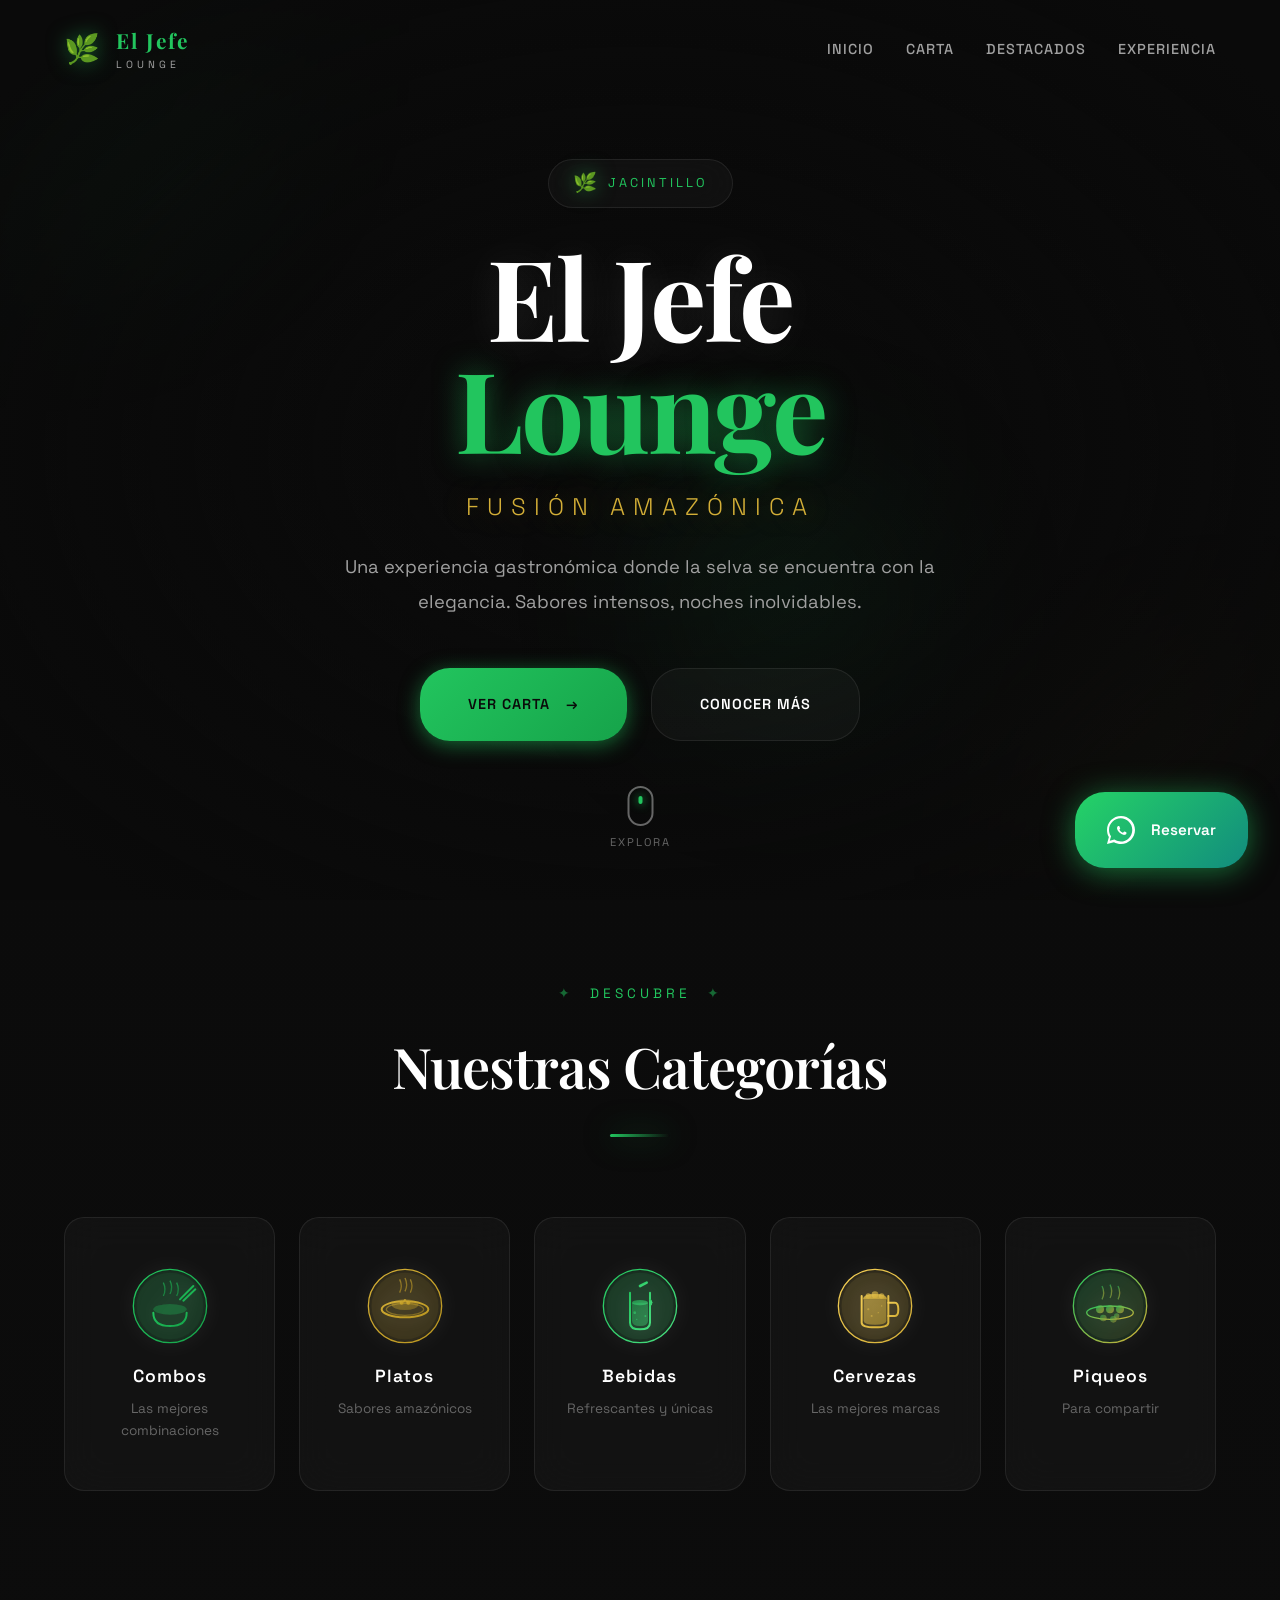
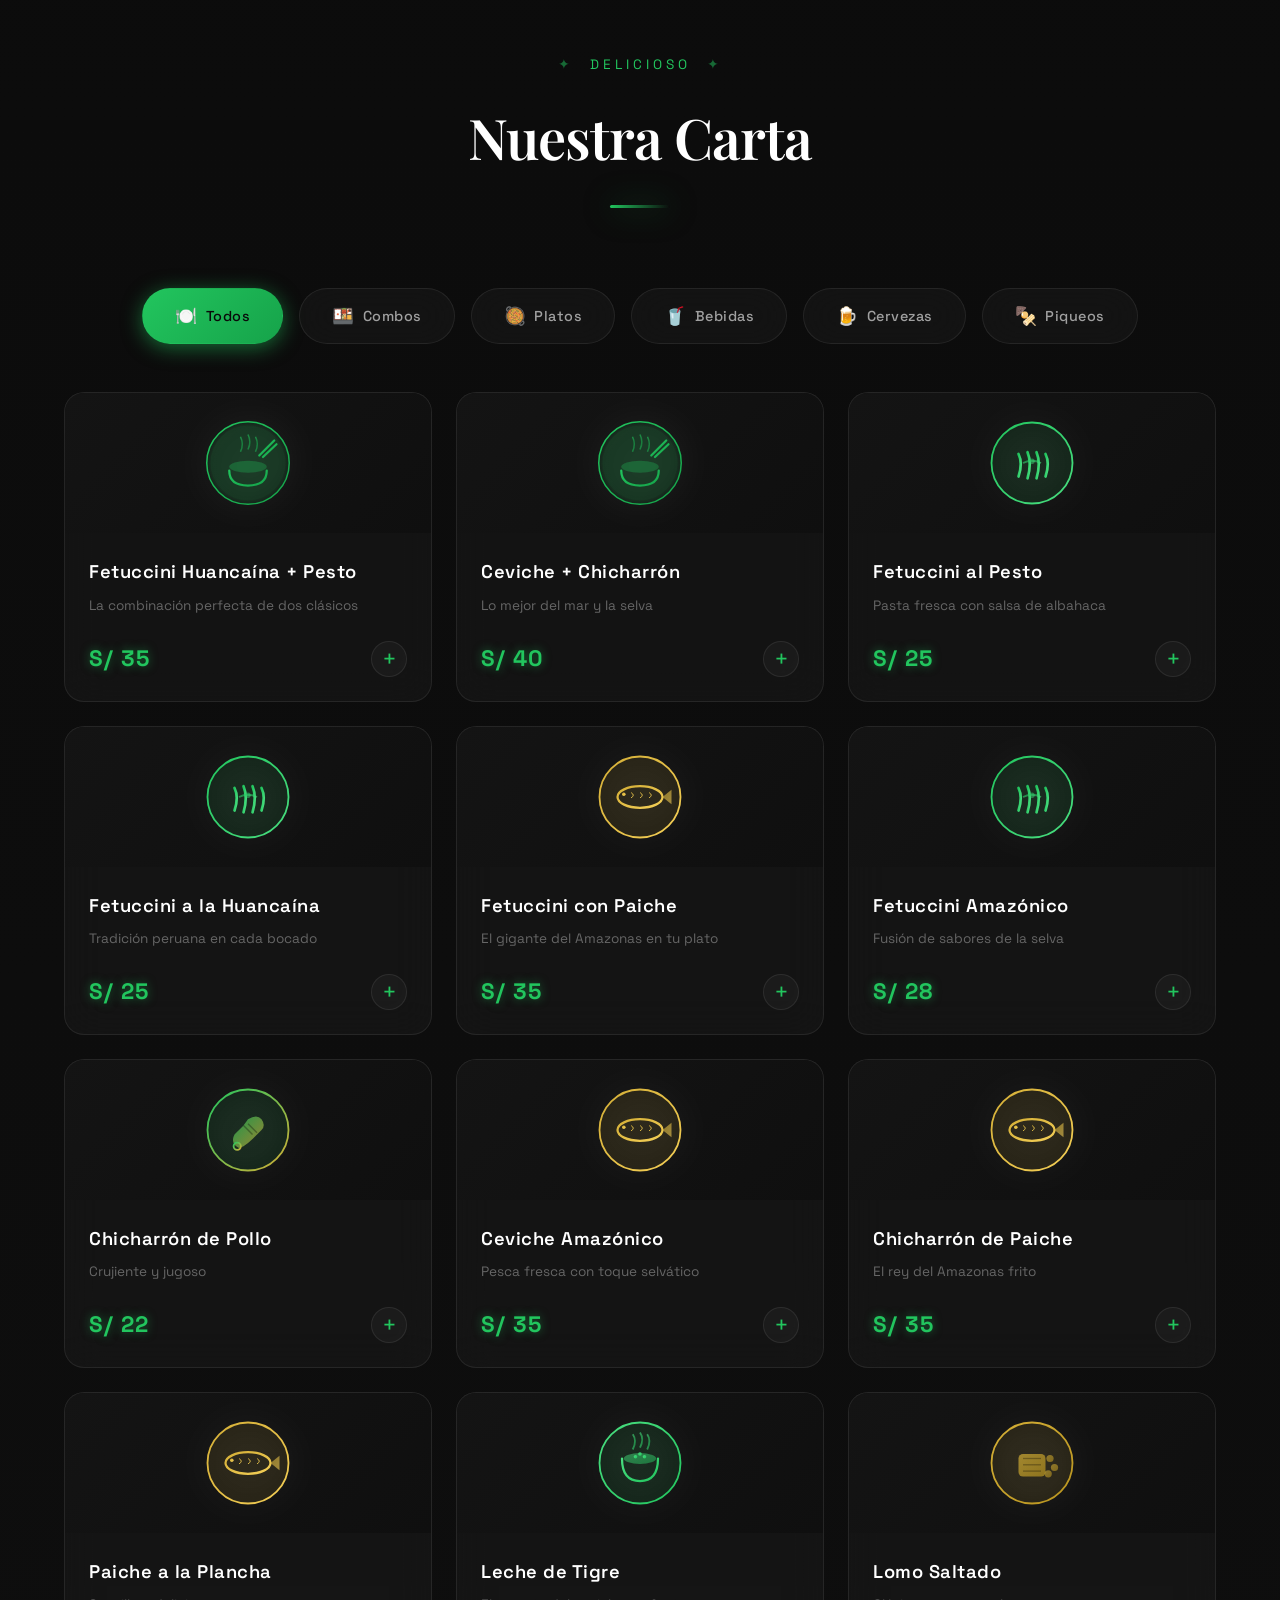
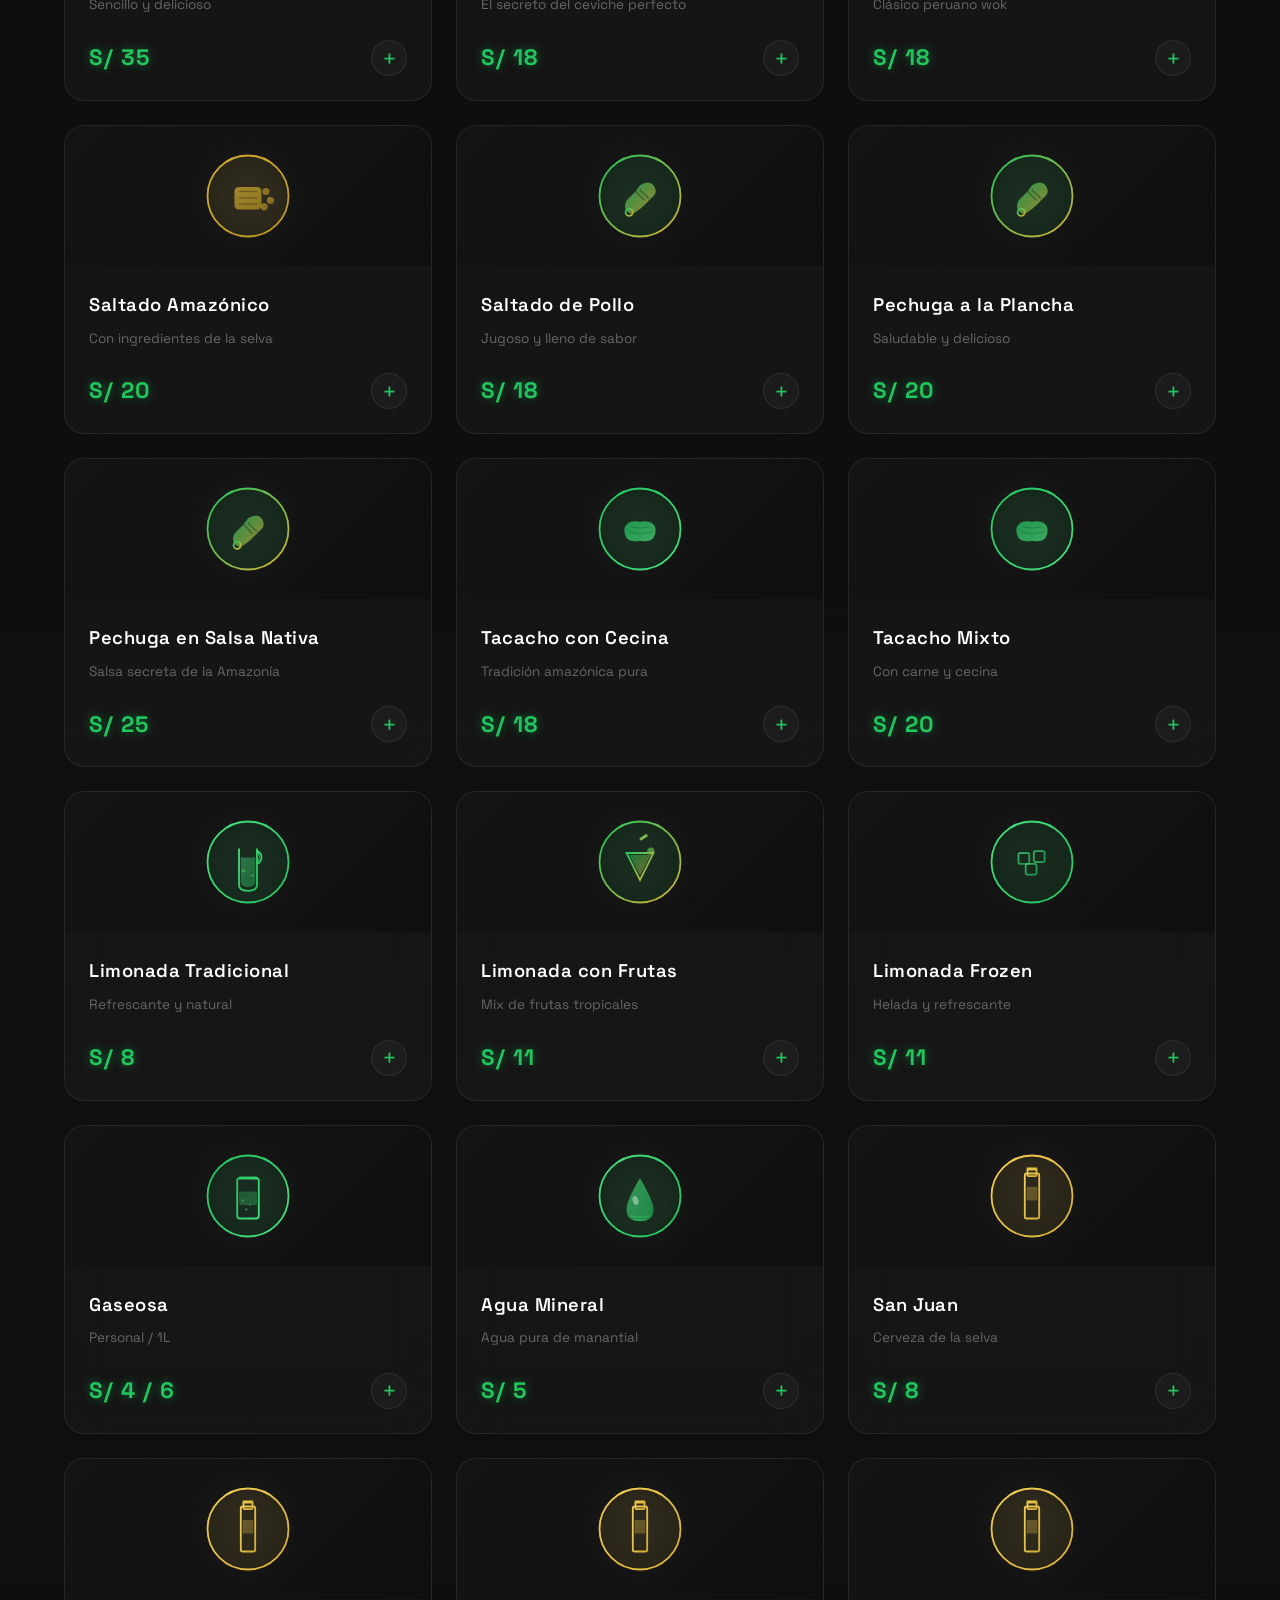
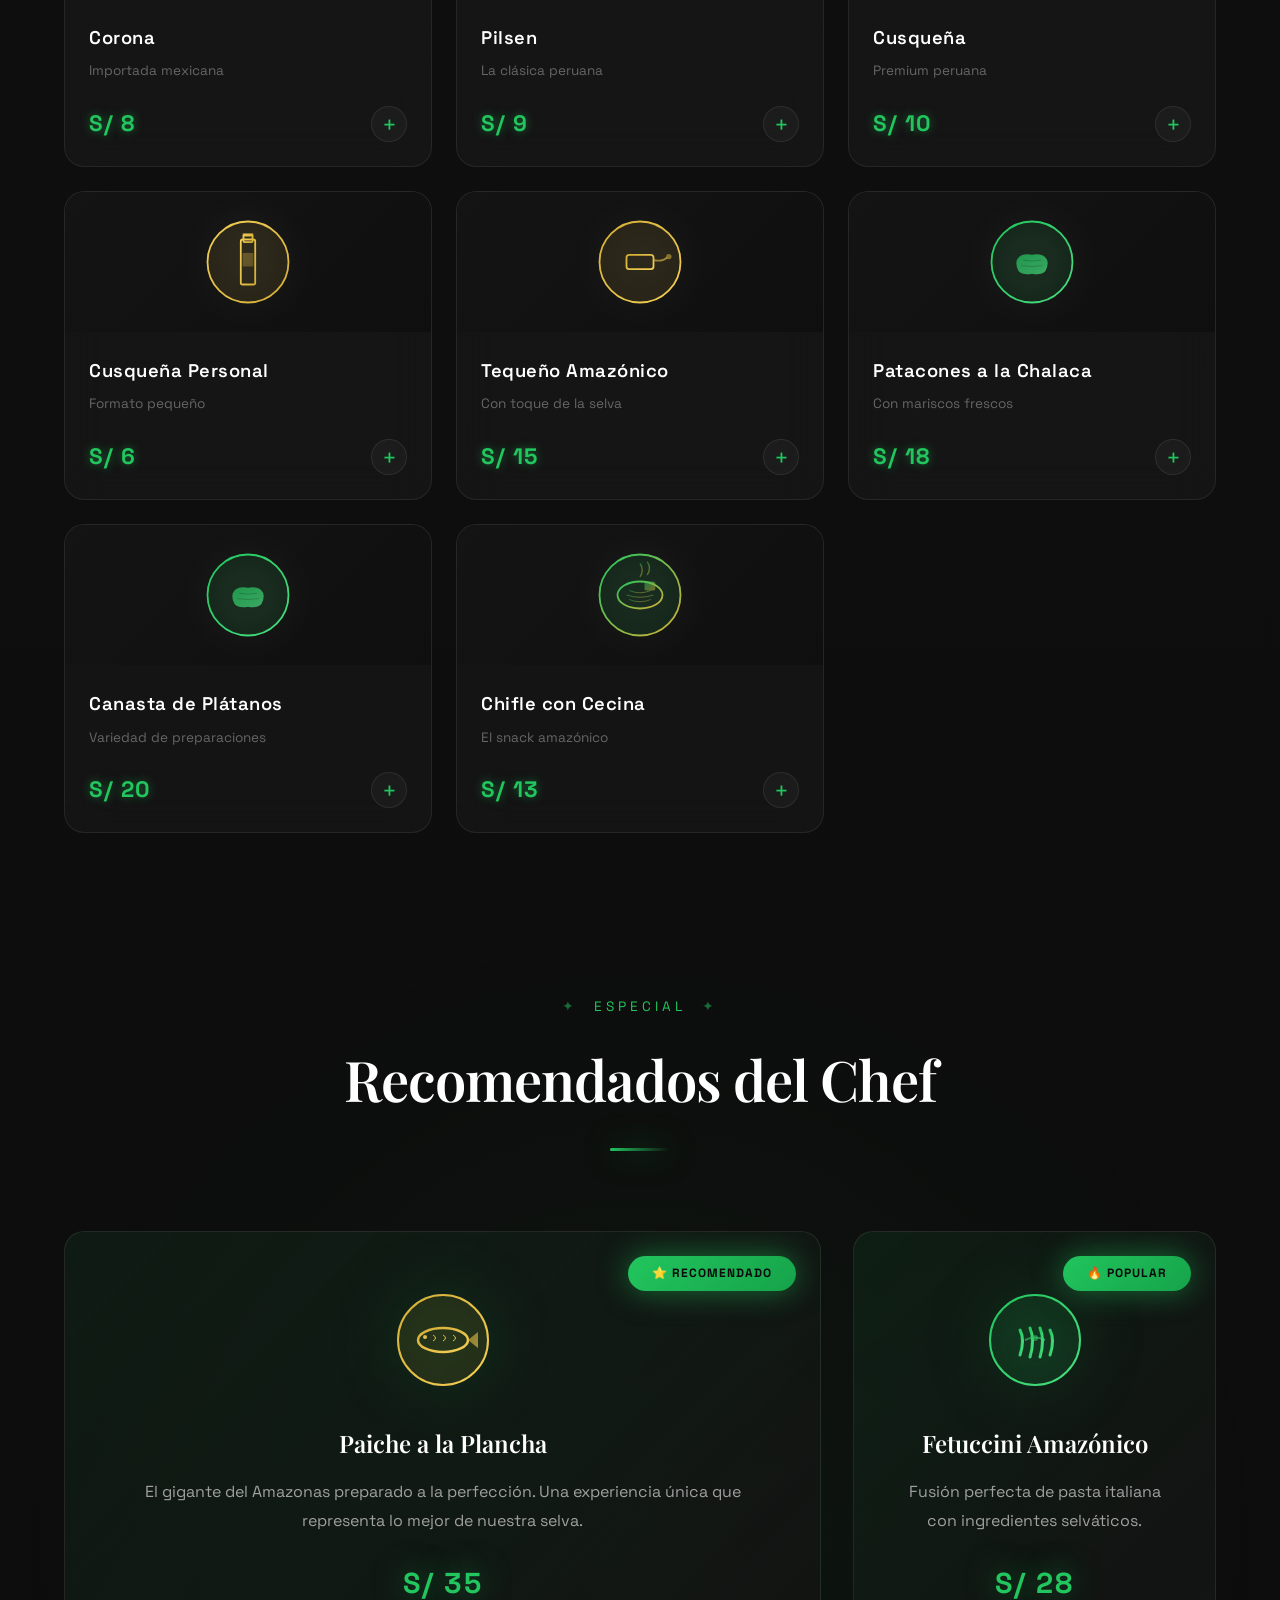
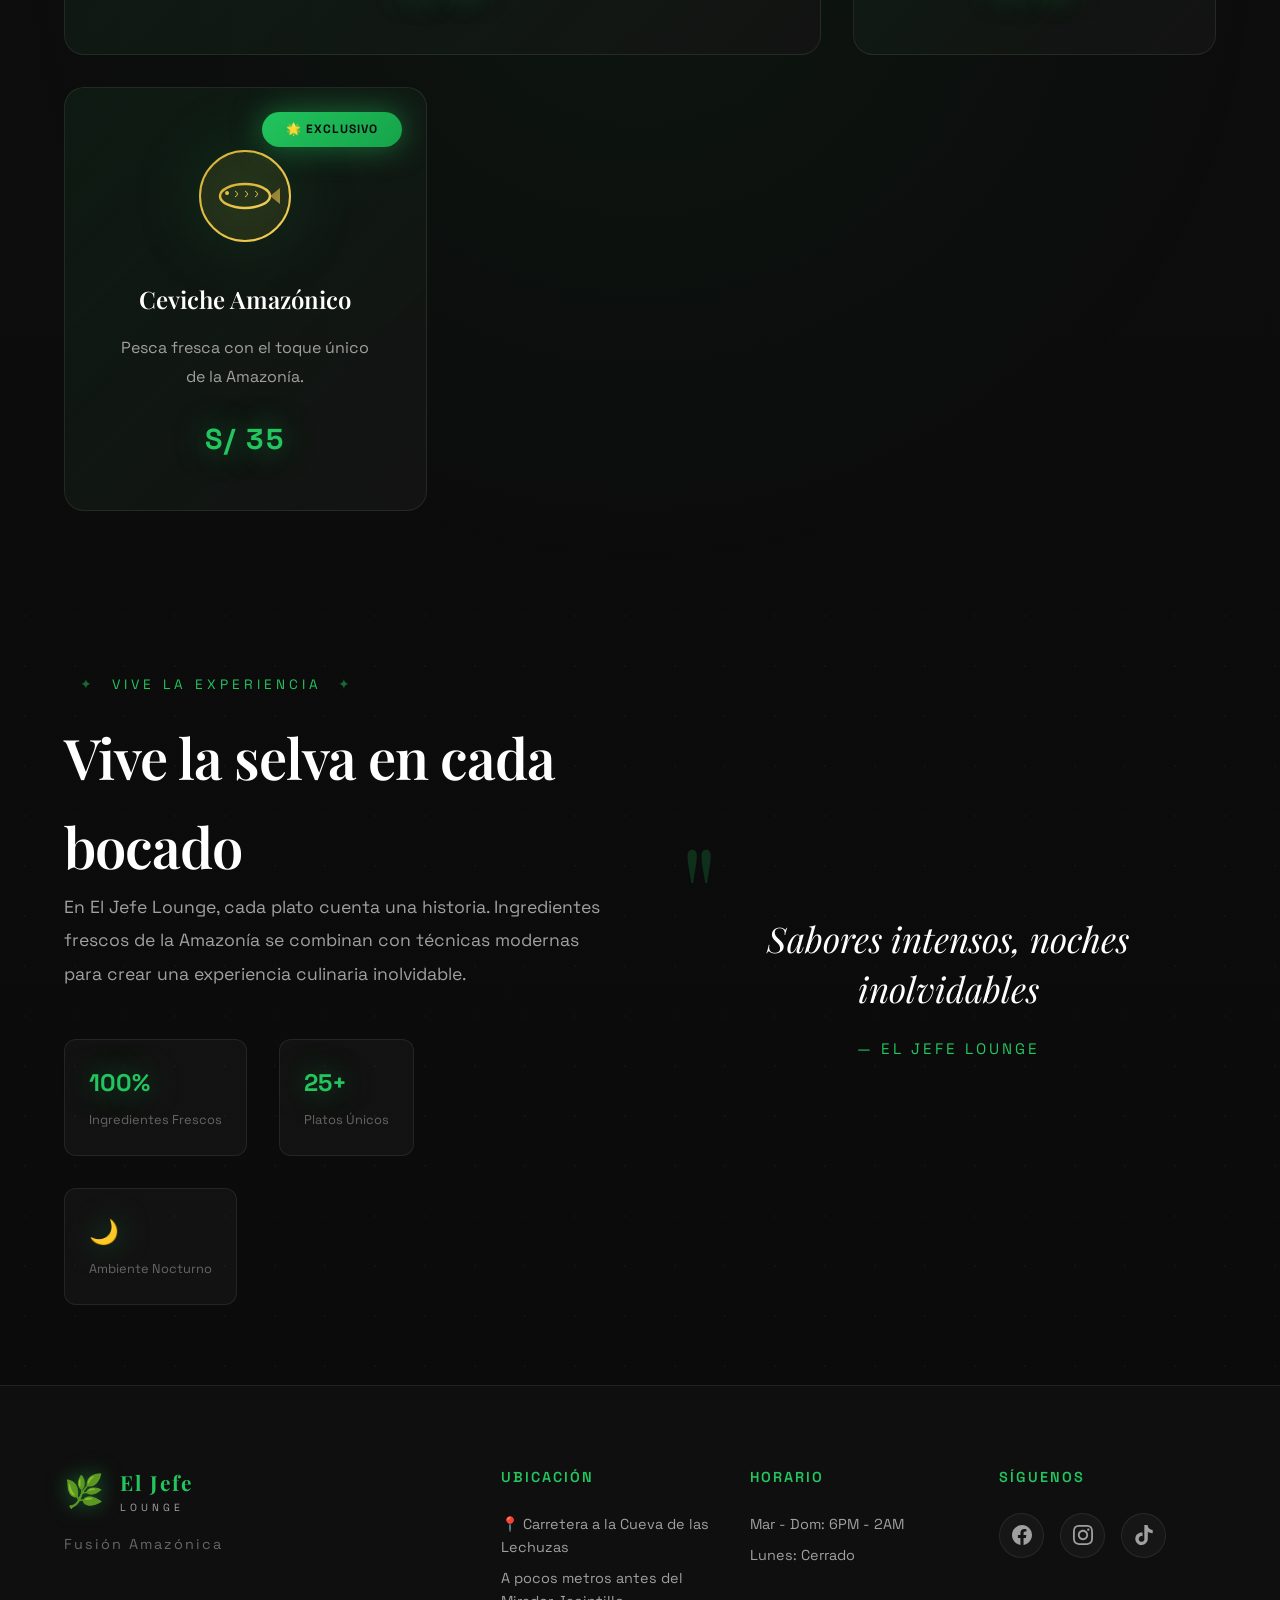
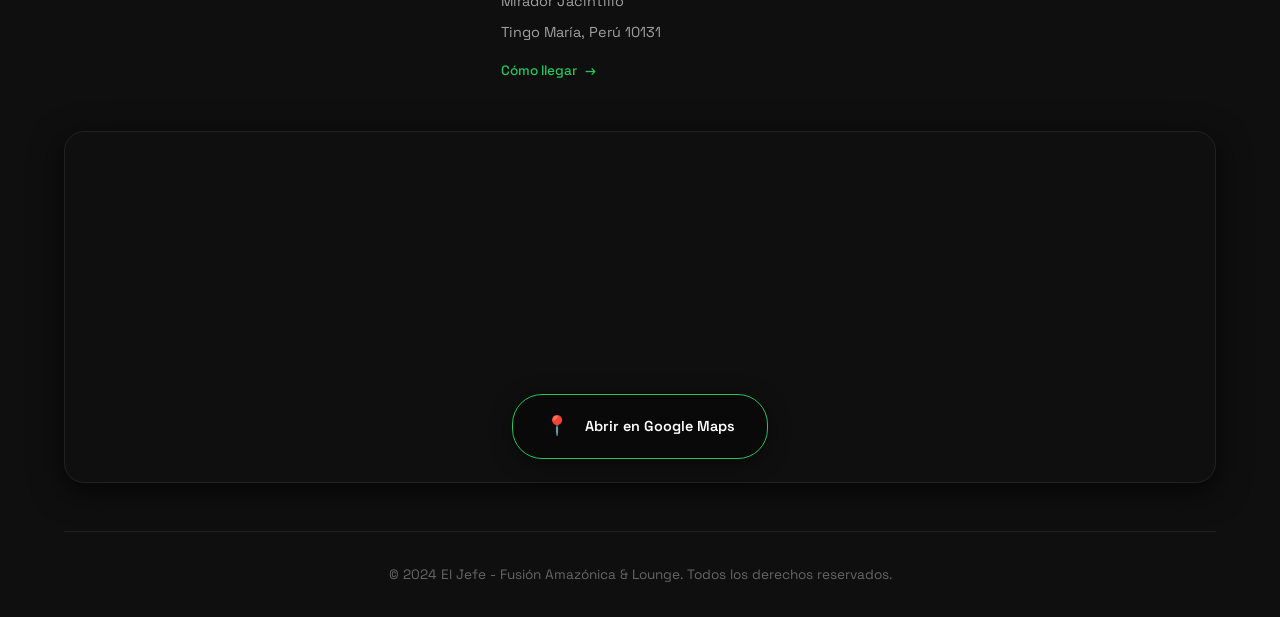
==== commit b8b8d10c: "disponible" ====
--- a/index.html
+++ b/index.html
@@ -1,133 +1,874 @@
 <!DOCTYPE html>
 <html lang="es">
 <head>
-  <meta charset="UTF-8" />
-  <meta name="viewport" content="width=device-width, initial-scale=1.0"/>
-  <title>Servicio Suspendido</title>
-
-  <!-- Fonts -->
-  <link href="https://fonts.googleapis.com/css2?family=Inter:wght@300;400;500;600&display=swap" rel="stylesheet">
-
-  <style>
-    :root {
-      --bg: #000000;
-      --card: #0a0a0a;
-      --border: #1f1f1f;
-      --text-primary: #ffffff;
-      --text-secondary: #a1a1aa;
-      --accent: #22c55e;
-    }
-
-    * {
-      margin: 0;
-      padding: 0;
-      box-sizing: border-box;
-      font-family: 'Inter', sans-serif;
-    }
-
-    body {
-      background: radial-gradient(circle at top, #0a0a0a, #000);
-      color: var(--text-primary);
-      height: 100vh;
-      display: flex;
-      align-items: center;
-      justify-content: center;
-    }
-
-    .container {
-      max-width: 500px;
-      width: 90%;
-      padding: 40px;
-      border-radius: 16px;
-      background: rgba(255,255,255,0.02);
-      border: 1px solid var(--border);
-      backdrop-filter: blur(20px);
-      text-align: center;
-      box-shadow: 0 0 40px rgba(0,0,0,0.6);
-      animation: fadeIn 0.8s ease;
-    }
-
-    .status {
-      display: inline-block;
-      padding: 6px 12px;
-      font-size: 12px;
-      border-radius: 999px;
-      background: rgba(34,197,94,0.1);
-      color: var(--accent);
-      margin-bottom: 20px;
-      border: 1px solid rgba(34,197,94,0.3);
-    }
-
-    h1 {
-      font-size: 28px;
-      font-weight: 600;
-      margin-bottom: 15px;
-    }
-
-    p {
-      color: var(--text-secondary);
-      font-size: 15px;
-      line-height: 1.6;
-      margin-bottom: 25px;
-    }
-
-    .divider {
-      height: 1px;
-      background: var(--border);
-      margin: 25px 0;
-    }
-
-    .contact {
-      font-size: 14px;
-      color: var(--text-secondary);
-    }
-
-    .contact span {
-      color: var(--text-primary);
-      font-weight: 500;
-    }
-
-    footer {
-      margin-top: 30px;
-      font-size: 12px;
-      color: #52525b;
-    }
-
-    @keyframes fadeIn {
-      from {
-        opacity: 0;
-        transform: translateY(20px);
-      }
-      to {
-        opacity: 1;
-        transform: translateY(0);
-      }
-    }
-
-  </style>
+    <meta charset="UTF-8">
+    <meta name="viewport" content="width=device-width, initial-scale=1.0">
+    <meta name="description" content="El Jefe - Fusión Amazónica & Lounge. Carta digital interactiva en Jacintillo.">
+    <meta name="theme-color" content="#0a0a0a">
+    <title>El Jefe | Fusión Amazónica & Lounge</title>
+
+    <!-- DNS Prefetch & Preconnect -->
+    <link rel="dns-prefetch" href="https://fonts.googleapis.com">
+    <link rel="dns-prefetch" href="https://fonts.gstatic.com">
+    <link rel="preconnect" href="https://fonts.googleapis.com" crossorigin>
+    <link rel="preconnect" href="https://fonts.gstatic.com" crossorigin>
+    <link rel="icon" type="image/png" href="images/image.png">
+
+    <!-- Google Fonts -->
+    <link rel="stylesheet" href="https://fonts.googleapis.com/css2?family=Playfair+Display:ital,wght@0,400;0,600;0,700;1,400&family=Space+Grotesk:wght@300;400;500;600;700&display=swap">
+
+    <!-- Styles -->
+    <link rel="stylesheet" href="css/styles.css">
 </head>
-<body>
-
-  <div class="container">
-    <div class="status">● Servicio inactivo</div>
-
-    <h1>Sitio web suspendido</h1>
-
-    <p>
-      Este sitio web ha sido temporalmente suspendido debido a la falta de renovación del servicio.
-      Para restablecer el acceso o recibir más información, por favor comuníquese con el desarrollador responsable.
-    </p>
-
-    <div class="divider"></div>
-
-    <div class="contact">
-      📩 Contacto: <span>+51 977 480 721</span>
+<body class="dark-mode">
+    <!-- Preloader -->
+    <div class="preloader" id="preloader">
+        <div class="preloader-ring"></div>
+        <div class="preloader-ring"></div>
+        <div class="preloader-ring"></div>
+        <div class="logo-container">
+            <img src="images/logo.svg" alt="El Jefe Lounge" class="logo-preloader" onerror="this.style.display='none'">
+        </div>
+        <p class="loading-text">Cargando experiencia...</p>
     </div>
 
-    <footer>
-      © 2026 Servicio web administrado
+    <!-- Particles Background -->
+    <div class="particles-container" id="particles"></div>
+    
+    <!-- Gradient Orbs -->
+    <div class="ambient-light">
+        <div class="orb orb-1"></div>
+        <div class="orb orb-2"></div>
+        <div class="orb orb-3"></div>
+    </div>
+
+    <!-- Navigation -->
+    <nav class="navbar" id="navbar">
+        <div class="nav-container">
+            <a href="#" class="nav-brand">
+                <span class="brand-logo">🌿</span>
+                <div class="brand-text">
+                    <span class="brand-name">El Jefe</span>
+                    <span class="brand-tag">LOUNGE</span>
+                </div>
+            </a>
+            
+            <button class="nav-trigger" id="navTrigger" aria-label="Menu">
+                <span></span>
+                <span></span>
+                <span></span>
+            </button>
+            
+            <div class="nav-overlay" id="navOverlay"></div>
+            
+            <ul class="nav-list" id="navList">
+                <li><a href="#hero" class="nav-item">Inicio</a></li>
+                <li><a href="#menu" class="nav-item">Carta</a></li>
+                <li><a href="#featured" class="nav-item">Destacados</a></li>
+                <li><a href="#experience" class="nav-item">Experiencia</a></li>
+            </ul>
+        </div>
+    </nav>
+
+    <!-- Hero Section -->
+    <header class="hero" id="hero">
+        <div class="hero-bg">
+            <div class="hero-image-overlay"></div>
+            <img src="images/hero_visual.png" alt="" class="hero-bg-image" onerror="this.style.display='none'">
+        </div>
+        
+        <div class="hero-content">
+            <div class="hero-badge animate-fade-in">
+                <span class="badge-leaf">🌿</span>
+                <span class="badge-text">Jacintillo</span>
+            </div>
+            
+            <h1 class="hero-title animate-slide-up">
+                <span class="title-main">El Jefe</span>
+                <span class="title-accent">Lounge</span>
+            </h1>
+            
+            <p class="hero-tagline animate-slide-up delay-1">Fusión Amazónica</p>
+            
+            <p class="hero-desc animate-slide-up delay-2">
+                Una experiencia gastronómica donde la selva se encuentra con la elegancia. 
+                Sabores intensos, noches inolvidables.
+            </p>
+            
+            <div class="hero-actions animate-slide-up delay-3">
+                <a href="#menu" class="btn btn-glow">
+                    <span class="btn-text">Ver Carta</span>
+                    <span class="btn-arrow">→</span>
+                </a>
+                <a href="#experience" class="btn btn-ghost">
+                    <span class="btn-text">Conocer Más</span>
+                </a>
+            </div>
+        </div>
+        
+        <div class="hero-scroll">
+            <div class="scroll-mouse">
+                <div class="scroll-wheel"></div>
+            </div>
+            <span class="scroll-text">Explora</span>
+        </div>
+    </header>
+
+    <!-- Categories Section -->
+    <section class="categories" id="categories">
+        <div class="container">
+            <div class="section-header">
+                <span class="section-label">Descubre</span>
+                <h2 class="section-title">Nuestras Categorías</h2>
+                <div class="title-line"></div>
+            </div>
+            
+            <div class="categories-grid">
+                <div class="category-card" data-category="combos">
+                    <div class="category-bg"></div>
+                    <img src="images/category-combos.svg" alt="Combos" class="category-icon-img" loading="lazy">
+                    <h3 class="category-title">Combos</h3>
+                    <p class="category-desc">Las mejores combinaciones</p>
+                    <div class="category-glow"></div>
+                </div>
+                
+                <div class="category-card" data-category="platos">
+                    <div class="category-bg"></div>
+                    <img src="images/category-platos.svg" alt="Platos" class="category-icon-img" loading="lazy">
+                    <h3 class="category-title">Platos</h3>
+                    <p class="category-desc">Sabores amazónicos</p>
+                    <div class="category-glow"></div>
+                </div>
+                
+                <div class="category-card" data-category="bebidas">
+                    <div class="category-bg"></div>
+                    <img src="images/category-bebidas.svg" alt="Bebidas" class="category-icon-img" loading="lazy">
+                    <h3 class="category-title">Bebidas</h3>
+                    <p class="category-desc">Refrescantes y únicas</p>
+                    <div class="category-glow"></div>
+                </div>
+                
+                <div class="category-card" data-category="cervezas">
+                    <div class="category-bg"></div>
+                    <img src="images/category-cervezas.svg" alt="Cervezas" class="category-icon-img" loading="lazy">
+                    <h3 class="category-title">Cervezas</h3>
+                    <p class="category-desc">Las mejores marcas</p>
+                    <div class="category-glow"></div>
+                </div>
+                
+                <div class="category-card" data-category="piqueos">
+                    <div class="category-bg"></div>
+                    <img src="images/category-piqueos.svg" alt="Piqueos" class="category-icon-img" loading="lazy">
+                    <h3 class="category-title">Piqueos</h3>
+                    <p class="category-desc">Para compartir</p>
+                    <div class="category-glow"></div>
+                </div>
+            </div>
+        </div>
+    </section>
+
+    <!-- Menu Section -->
+    <section class="menu" id="menu">
+        <div class="container">
+            <div class="section-header">
+                <span class="section-label">Delicioso</span>
+                <h2 class="section-title">Nuestra Carta</h2>
+                <div class="title-line"></div>
+            </div>
+            
+            <!-- Filter Tabs -->
+            <div class="menu-tabs">
+                <button class="tab-btn active" data-filter="all">
+                    <span class="tab-icon">🍽️</span>
+                    <span class="tab-text">Todos</span>
+                </button>
+                <button class="tab-btn" data-filter="combos">
+                    <span class="tab-icon">🍱</span>
+                    <span class="tab-text">Combos</span>
+                </button>
+                <button class="tab-btn" data-filter="platos">
+                    <span class="tab-icon">🥘</span>
+                    <span class="tab-text">Platos</span>
+                </button>
+                <button class="tab-btn" data-filter="bebidas">
+                    <span class="tab-icon">🥤</span>
+                    <span class="tab-text">Bebidas</span>
+                </button>
+                <button class="tab-btn" data-filter="cervezas">
+                    <span class="tab-icon">🍺</span>
+                    <span class="tab-text">Cervezas</span>
+                </button>
+                <button class="tab-btn" data-filter="piqueos">
+                    <span class="tab-icon">🍢</span>
+                    <span class="tab-text">Piqueos</span>
+                </button>
+            </div>
+            
+            <!-- Menu Grid -->
+            <div class="menu-grid" id="menuGrid">
+                <!-- Combos -->
+                <article class="menu-card" data-category="combos">
+                    <div class="card-glow"></div>
+                    <div class="card-image">
+                        <img src="images/category-combos.svg" alt="" class="card-icon-img" loading="lazy">
+                    </div>
+                    <div class="card-content">
+                        <h3 class="card-title">Fetuccini Huancaína + Pesto</h3>
+                        <p class="card-desc">La combinación perfecta de dos clásicos</p>
+                        <div class="card-footer">
+                            <span class="card-price">S/ 35</span>
+                            <button class="card-btn" aria-label="Ver detalles">+</button>
+                        </div>
+                    </div>
+                </article>
+                
+                <article class="menu-card" data-category="combos">
+                    <div class="card-glow"></div>
+                    <div class="card-image">
+                        <img src="images/category-combos.svg" alt="" class="card-icon-img" loading="lazy">
+                    </div>
+                    <div class="card-content">
+                        <h3 class="card-title">Ceviche + Chicharrón</h3>
+                        <p class="card-desc">Lo mejor del mar y la selva</p>
+                        <div class="card-footer">
+                            <span class="card-price">S/ 40</span>
+                            <button class="card-btn" aria-label="Ver detalles">+</button>
+                        </div>
+                    </div>
+                </article>
+                
+                <!-- Platos -->
+                <article class="menu-card" data-category="platos">
+                    <div class="card-glow"></div>
+                    <div class="card-image">
+                        <img src="images/icon-pasta.svg" alt="" class="card-icon-img" loading="lazy">
+                    </div>
+                    <div class="card-content">
+                        <h3 class="card-title">Fetuccini al Pesto</h3>
+                        <p class="card-desc">Pasta fresca con salsa de albahaca</p>
+                        <div class="card-footer">
+                            <span class="card-price">S/ 25</span>
+                            <button class="card-btn" aria-label="Ver detalles">+</button>
+                        </div>
+                    </div>
+                </article>
+                
+                <article class="menu-card" data-category="platos">
+                    <div class="card-glow"></div>
+                    <div class="card-image">
+                        <img src="images/icon-pasta.svg" alt="" class="card-icon-img" loading="lazy">
+                    </div>
+                    <div class="card-content">
+                        <h3 class="card-title">Fetuccini a la Huancaína</h3>
+                        <p class="card-desc">Tradición peruana en cada bocado</p>
+                        <div class="card-footer">
+                            <span class="card-price">S/ 25</span>
+                            <button class="card-btn" aria-label="Ver detalles">+</button>
+                        </div>
+                    </div>
+                </article>
+                
+                <article class="menu-card" data-category="platos">
+                    <div class="card-glow"></div>
+                    <div class="card-image">
+                        <img src="images/icon-fish.svg" alt="" class="card-icon-img" loading="lazy">
+                    </div>
+                    <div class="card-content">
+                        <h3 class="card-title">Fetuccini con Paiche</h3>
+                        <p class="card-desc">El gigante del Amazonas en tu plato</p>
+                        <div class="card-footer">
+                            <span class="card-price">S/ 35</span>
+                            <button class="card-btn" aria-label="Ver detalles">+</button>
+                        </div>
+                    </div>
+                </article>
+                
+                <article class="menu-card" data-category="platos">
+                    <div class="card-glow"></div>
+                    <div class="card-image">
+                        <img src="images/icon-pasta.svg" alt="" class="card-icon-img" loading="lazy">
+                    </div>
+                    <div class="card-content">
+                        <h3 class="card-title">Fetuccini Amazónico</h3>
+                        <p class="card-desc">Fusión de sabores de la selva</p>
+                        <div class="card-footer">
+                            <span class="card-price">S/ 28</span>
+                            <button class="card-btn" aria-label="Ver detalles">+</button>
+                        </div>
+                    </div>
+                </article>
+                
+                <article class="menu-card" data-category="platos">
+                    <div class="card-glow"></div>
+                    <div class="card-image">
+                        <img src="images/icon-chicken.svg" alt="" class="card-icon-img" loading="lazy">
+                    </div>
+                    <div class="card-content">
+                        <h3 class="card-title">Chicharrón de Pollo</h3>
+                        <p class="card-desc">Crujiente y jugoso</p>
+                        <div class="card-footer">
+                            <span class="card-price">S/ 22</span>
+                            <button class="card-btn" aria-label="Ver detalles">+</button>
+                        </div>
+                    </div>
+                </article>
+                
+                <article class="menu-card" data-category="platos">
+                    <div class="card-glow"></div>
+                    <div class="card-image">
+                        <img src="images/icon-fish.svg" alt="" class="card-icon-img" loading="lazy">
+                    </div>
+                    <div class="card-content">
+                        <h3 class="card-title">Ceviche Amazónico</h3>
+                        <p class="card-desc">Pesca fresca con toque selvático</p>
+                        <div class="card-footer">
+                            <span class="card-price">S/ 35</span>
+                            <button class="card-btn" aria-label="Ver detalles">+</button>
+                        </div>
+                    </div>
+                </article>
+                
+                <article class="menu-card" data-category="platos">
+                    <div class="card-glow"></div>
+                    <div class="card-image">
+                        <img src="images/icon-fish.svg" alt="" class="card-icon-img" loading="lazy">
+                    </div>
+                    <div class="card-content">
+                        <h3 class="card-title">Chicharrón de Paiche</h3>
+                        <p class="card-desc">El rey del Amazonas frito</p>
+                        <div class="card-footer">
+                            <span class="card-price">S/ 35</span>
+                            <button class="card-btn" aria-label="Ver detalles">+</button>
+                        </div>
+                    </div>
+                </article>
+                
+                <article class="menu-card" data-category="platos">
+                    <div class="card-glow"></div>
+                    <div class="card-image">
+                        <img src="images/icon-fish.svg" alt="" class="card-icon-img" loading="lazy">
+                    </div>
+                    <div class="card-content">
+                        <h3 class="card-title">Paiche a la Plancha</h3>
+                        <p class="card-desc">Sencillo y delicioso</p>
+                        <div class="card-footer">
+                            <span class="card-price">S/ 35</span>
+                            <button class="card-btn" aria-label="Ver detalles">+</button>
+                        </div>
+                    </div>
+                </article>
+                
+                <article class="menu-card" data-category="platos">
+                    <div class="card-glow"></div>
+                    <div class="card-image">
+                        <img src="images/icon-soup.svg" alt="" class="card-icon-img" loading="lazy">
+                    </div>
+                    <div class="card-content">
+                        <h3 class="card-title">Leche de Tigre</h3>
+                        <p class="card-desc">El secreto del ceviche perfecto</p>
+                        <div class="card-footer">
+                            <span class="card-price">S/ 18</span>
+                            <button class="card-btn" aria-label="Ver detalles">+</button>
+                        </div>
+                    </div>
+                </article>
+                
+                <article class="menu-card" data-category="platos">
+                    <div class="card-glow"></div>
+                    <div class="card-image">
+                        <img src="images/icon-meat.svg" alt="" class="card-icon-img" loading="lazy">
+                    </div>
+                    <div class="card-content">
+                        <h3 class="card-title">Lomo Saltado</h3>
+                        <p class="card-desc">Clásico peruano wok</p>
+                        <div class="card-footer">
+                            <span class="card-price">S/ 18</span>
+                            <button class="card-btn" aria-label="Ver detalles">+</button>
+                        </div>
+                    </div>
+                </article>
+                
+                <article class="menu-card" data-category="platos">
+                    <div class="card-glow"></div>
+                    <div class="card-image">
+                        <img src="images/icon-meat.svg" alt="" class="card-icon-img" loading="lazy">
+                    </div>
+                    <div class="card-content">
+                        <h3 class="card-title">Saltado Amazónico</h3>
+                        <p class="card-desc">Con ingredientes de la selva</p>
+                        <div class="card-footer">
+                            <span class="card-price">S/ 20</span>
+                            <button class="card-btn" aria-label="Ver detalles">+</button>
+                        </div>
+                    </div>
+                </article>
+                
+                <article class="menu-card" data-category="platos">
+                    <div class="card-glow"></div>
+                    <div class="card-image">
+                        <img src="images/icon-chicken.svg" alt="" class="card-icon-img" loading="lazy">
+                    </div>
+                    <div class="card-content">
+                        <h3 class="card-title">Saltado de Pollo</h3>
+                        <p class="card-desc">Jugoso y lleno de sabor</p>
+                        <div class="card-footer">
+                            <span class="card-price">S/ 18</span>
+                            <button class="card-btn" aria-label="Ver detalles">+</button>
+                        </div>
+                    </div>
+                </article>
+                
+                <article class="menu-card" data-category="platos">
+                    <div class="card-glow"></div>
+                    <div class="card-image">
+                        <img src="images/icon-chicken.svg" alt="" class="card-icon-img" loading="lazy">
+                    </div>
+                    <div class="card-content">
+                        <h3 class="card-title">Pechuga a la Plancha</h3>
+                        <p class="card-desc">Saludable y delicioso</p>
+                        <div class="card-footer">
+                            <span class="card-price">S/ 20</span>
+                            <button class="card-btn" aria-label="Ver detalles">+</button>
+                        </div>
+                    </div>
+                </article>
+                
+                <article class="menu-card" data-category="platos">
+                    <div class="card-glow"></div>
+                    <div class="card-image">
+                        <img src="images/icon-chicken.svg" alt="" class="card-icon-img" loading="lazy">
+                    </div>
+                    <div class="card-content">
+                        <h3 class="card-title">Pechuga en Salsa Nativa</h3>
+                        <p class="card-desc">Salsa secreta de la Amazonía</p>
+                        <div class="card-footer">
+                            <span class="card-price">S/ 25</span>
+                            <button class="card-btn" aria-label="Ver detalles">+</button>
+                        </div>
+                    </div>
+                </article>
+                
+                <article class="menu-card" data-category="platos">
+                    <div class="card-glow"></div>
+                    <div class="card-image">
+                        <img src="images/icon-plantain.svg" alt="" class="card-icon-img" loading="lazy">
+                    </div>
+                    <div class="card-content">
+                        <h3 class="card-title">Tacacho con Cecina</h3>
+                        <p class="card-desc">Tradición amazónica pura</p>
+                        <div class="card-footer">
+                            <span class="card-price">S/ 18</span>
+                            <button class="card-btn" aria-label="Ver detalles">+</button>
+                        </div>
+                    </div>
+                </article>
+                
+                <article class="menu-card" data-category="platos">
+                    <div class="card-glow"></div>
+                    <div class="card-image">
+                        <img src="images/icon-plantain.svg" alt="" class="card-icon-img" loading="lazy">
+                    </div>
+                    <div class="card-content">
+                        <h3 class="card-title">Tacacho Mixto</h3>
+                        <p class="card-desc">Con carne y cecina</p>
+                        <div class="card-footer">
+                            <span class="card-price">S/ 20</span>
+                            <button class="card-btn" aria-label="Ver detalles">+</button>
+                        </div>
+                    </div>
+                </article>
+                
+                <!-- Bebidas -->
+                <article class="menu-card" data-category="bebidas">
+                    <div class="card-glow"></div>
+                    <div class="card-image">
+                        <img src="images/icon-lemonade.svg" alt="" class="card-icon-img" loading="lazy">
+                    </div>
+                    <div class="card-content">
+                        <h3 class="card-title">Limonada Tradicional</h3>
+                        <p class="card-desc">Refrescante y natural</p>
+                        <div class="card-footer">
+                            <span class="card-price">S/ 8</span>
+                            <button class="card-btn" aria-label="Ver detalles">+</button>
+                        </div>
+                    </div>
+                </article>
+                
+                <article class="menu-card" data-category="bebidas">
+                    <div class="card-glow"></div>
+                    <div class="card-image">
+                        <img src="images/icon-cocktail.svg" alt="" class="card-icon-img" loading="lazy">
+                    </div>
+                    <div class="card-content">
+                        <h3 class="card-title">Limonada con Frutas</h3>
+                        <p class="card-desc">Mix de frutas tropicales</p>
+                        <div class="card-footer">
+                            <span class="card-price">S/ 11</span>
+                            <button class="card-btn" aria-label="Ver detalles">+</button>
+                        </div>
+                    </div>
+                </article>
+                
+                <article class="menu-card" data-category="bebidas">
+                    <div class="card-glow"></div>
+                    <div class="card-image">
+                        <img src="images/icon-ice.svg" alt="" class="card-icon-img" loading="lazy">
+                    </div>
+                    <div class="card-content">
+                        <h3 class="card-title">Limonada Frozen</h3>
+                        <p class="card-desc">Helada y refrescante</p>
+                        <div class="card-footer">
+                            <span class="card-price">S/ 11</span>
+                            <button class="card-btn" aria-label="Ver detalles">+</button>
+                        </div>
+                    </div>
+                </article>
+                
+                <article class="menu-card" data-category="bebidas">
+                    <div class="card-glow"></div>
+                    <div class="card-image">
+                        <img src="images/icon-soda.svg" alt="" class="card-icon-img" loading="lazy">
+                    </div>
+                    <div class="card-content">
+                        <h3 class="card-title">Gaseosa</h3>
+                        <p class="card-desc">Personal / 1L</p>
+                        <div class="card-footer">
+                            <span class="card-price">S/ 4 / 6</span>
+                            <button class="card-btn" aria-label="Ver detalles">+</button>
+                        </div>
+                    </div>
+                </article>
+                
+                <article class="menu-card" data-category="bebidas">
+                    <div class="card-glow"></div>
+                    <div class="card-image">
+                        <img src="images/icon-water.svg" alt="" class="card-icon-img" loading="lazy">
+                    </div>
+                    <div class="card-content">
+                        <h3 class="card-title">Agua Mineral</h3>
+                        <p class="card-desc">Agua pura de manantial</p>
+                        <div class="card-footer">
+                            <span class="card-price">S/ 5</span>
+                            <button class="card-btn" aria-label="Ver detalles">+</button>
+                        </div>
+                    </div>
+                </article>
+                
+                <!-- Cervezas -->
+                <article class="menu-card" data-category="cervezas">
+                    <div class="card-glow"></div>
+                    <div class="card-image">
+                        <img src="images/icon-beer.svg" alt="" class="card-icon-img" loading="lazy">
+                    </div>
+                    <div class="card-content">
+                        <h3 class="card-title">San Juan</h3>
+                        <p class="card-desc">Cerveza de la selva</p>
+                        <div class="card-footer">
+                            <span class="card-price">S/ 8</span>
+                            <button class="card-btn" aria-label="Ver detalles">+</button>
+                        </div>
+                    </div>
+                </article>
+                
+                <article class="menu-card" data-category="cervezas">
+                    <div class="card-glow"></div>
+                    <div class="card-image">
+                        <img src="images/icon-beer.svg" alt="" class="card-icon-img" loading="lazy">
+                    </div>
+                    <div class="card-content">
+                        <h3 class="card-title">Corona</h3>
+                        <p class="card-desc">Importada mexicana</p>
+                        <div class="card-footer">
+                            <span class="card-price">S/ 8</span>
+                            <button class="card-btn" aria-label="Ver detalles">+</button>
+                        </div>
+                    </div>
+                </article>
+                
+                <article class="menu-card" data-category="cervezas">
+                    <div class="card-glow"></div>
+                    <div class="card-image">
+                        <img src="images/icon-beer.svg" alt="" class="card-icon-img" loading="lazy">
+                    </div>
+                    <div class="card-content">
+                        <h3 class="card-title">Pilsen</h3>
+                        <p class="card-desc">La clásica peruana</p>
+                        <div class="card-footer">
+                            <span class="card-price">S/ 9</span>
+                            <button class="card-btn" aria-label="Ver detalles">+</button>
+                        </div>
+                    </div>
+                </article>
+                
+                <article class="menu-card" data-category="cervezas">
+                    <div class="card-glow"></div>
+                    <div class="card-image">
+                        <img src="images/icon-beer.svg" alt="" class="card-icon-img" loading="lazy">
+                    </div>
+                    <div class="card-content">
+                        <h3 class="card-title">Cusqueña</h3>
+                        <p class="card-desc">Premium peruana</p>
+                        <div class="card-footer">
+                            <span class="card-price">S/ 10</span>
+                            <button class="card-btn" aria-label="Ver detalles">+</button>
+                        </div>
+                    </div>
+                </article>
+                
+                <article class="menu-card" data-category="cervezas">
+                    <div class="card-glow"></div>
+                    <div class="card-image">
+                        <img src="images/icon-beer.svg" alt="" class="card-icon-img" loading="lazy">
+                    </div>
+                    <div class="card-content">
+                        <h3 class="card-title">Cusqueña Personal</h3>
+                        <p class="card-desc">Formato pequeño</p>
+                        <div class="card-footer">
+                            <span class="card-price">S/ 6</span>
+                            <button class="card-btn" aria-label="Ver detalles">+</button>
+                        </div>
+                    </div>
+                </article>
+                
+                <!-- Piqueos -->
+                <article class="menu-card" data-category="piqueos">
+                    <div class="card-glow"></div>
+                    <div class="card-image">
+                        <img src="images/icon-cheese.svg" alt="" class="card-icon-img" loading="lazy">
+                    </div>
+                    <div class="card-content">
+                        <h3 class="card-title">Tequeño Amazónico</h3>
+                        <p class="card-desc">Con toque de la selva</p>
+                        <div class="card-footer">
+                            <span class="card-price">S/ 15</span>
+                            <button class="card-btn" aria-label="Ver detalles">+</button>
+                        </div>
+                    </div>
+                </article>
+                
+                <article class="menu-card" data-category="piqueos">
+                    <div class="card-glow"></div>
+                    <div class="card-image">
+                        <img src="images/icon-plantain.svg" alt="" class="card-icon-img" loading="lazy">
+                    </div>
+                    <div class="card-content">
+                        <h3 class="card-title">Patacones a la Chalaca</h3>
+                        <p class="card-desc">Con mariscos frescos</p>
+                        <div class="card-footer">
+                            <span class="card-price">S/ 18</span>
+                            <button class="card-btn" aria-label="Ver detalles">+</button>
+                        </div>
+                    </div>
+                </article>
+                
+                <article class="menu-card" data-category="piqueos">
+                    <div class="card-glow"></div>
+                    <div class="card-image">
+                        <img src="images/icon-plantain.svg" alt="" class="card-icon-img" loading="lazy">
+                    </div>
+                    <div class="card-content">
+                        <h3 class="card-title">Canasta de Plátanos</h3>
+                        <p class="card-desc">Variedad de preparaciones</p>
+                        <div class="card-footer">
+                            <span class="card-price">S/ 20</span>
+                            <button class="card-btn" aria-label="Ver detalles">+</button>
+                        </div>
+                    </div>
+                </article>
+                
+                <article class="menu-card" data-category="piqueos">
+                    <div class="card-glow"></div>
+                    <div class="card-image">
+                        <img src="images/icon-chifle.svg" alt="" class="card-icon-img" loading="lazy">
+                    </div>
+                    <div class="card-content">
+                        <h3 class="card-title">Chifle con Cecina</h3>
+                        <p class="card-desc">El snack amazónico</p>
+                        <div class="card-footer">
+                            <span class="card-price">S/ 13</span>
+                            <button class="card-btn" aria-label="Ver detalles">+</button>
+                        </div>
+                    </div>
+                </article>
+            </div>
+        </div>
+    </section>
+
+    <!-- Featured Section -->
+    <section class="featured" id="featured">
+        <div class="featured-bg"></div>
+        <div class="container">
+            <div class="section-header">
+                <span class="section-label">Especial</span>
+                <h2 class="section-title">Recomendados del Chef</h2>
+                <div class="title-line"></div>
+            </div>
+            
+            <div class="featured-grid">
+                <div class="featured-card featured-large">
+                    <div class="featured-badge">⭐ Recomendado</div>
+                    <div class="featured-image">
+                        <img src="images/icon-fish.svg" alt="" class="featured-icon-img" loading="lazy">
+                    </div>
+                    <div class="featured-content">
+                        <h3 class="featured-title">Paiche a la Plancha</h3>
+                        <p class="featured-desc">El gigante del Amazonas preparado a la perfección. Una experiencia única que representa lo mejor de nuestra selva.</p>
+                        <span class="featured-price">S/ 35</span>
+                    </div>
+                </div>
+                
+                <div class="featured-card">
+                    <div class="featured-badge">🔥 Popular</div>
+                    <div class="featured-image">
+                        <img src="images/icon-pasta.svg" alt="" class="featured-icon-img" loading="lazy">
+                    </div>
+                    <div class="featured-content">
+                        <h3 class="featured-title">Fetuccini Amazónico</h3>
+                        <p class="featured-desc">Fusión perfecta de pasta italiana con ingredientes selváticos.</p>
+                        <span class="featured-price">S/ 28</span>
+                    </div>
+                </div>
+                
+                <div class="featured-card">
+                    <div class="featured-badge">🌟 Exclusivo</div>
+                    <div class="featured-image">
+                        <img src="images/icon-fish.svg" alt="" class="featured-icon-img" loading="lazy">
+                    </div>
+                    <div class="featured-content">
+                        <h3 class="featured-title">Ceviche Amazónico</h3>
+                        <p class="featured-desc">Pesca fresca con el toque único de la Amazonía.</p>
+                        <span class="featured-price">S/ 35</span>
+                    </div>
+                </div>
+            </div>
+        </div>
+    </section>
+
+    <!-- Experience Section -->
+    <section class="experience" id="experience">
+        <div class="experience-particles"></div>
+        <div class="container">
+            <div class="experience-content">
+                <div class="experience-text">
+                    <span class="section-label">Vive la experiencia</span>
+                    <h2 class="section-title">Vive la selva en cada bocado</h2>
+                    <p class="experience-desc">
+                        En El Jefe Lounge, cada plato cuenta una historia. 
+                        Ingredientes frescos de la Amazonía se combinan con técnicas modernas 
+                        para crear una experiencia culinaria inolvidable.
+                    </p>
+                    
+                    <div class="experience-stats">
+                        <div class="stat">
+                            <span class="stat-number">100%</span>
+                            <span class="stat-label">Ingredientes Frescos</span>
+                        </div>
+                        <div class="stat">
+                            <span class="stat-number">25+</span>
+                            <span class="stat-label">Platos Únicos</span>
+                        </div>
+                        <div class="stat">
+                            <span class="stat-number">🌙</span>
+                            <span class="stat-label">Ambiente Nocturno</span>
+                        </div>
+                    </div>
+                </div>
+                
+                <div class="experience-quote-wrapper">
+                    <div class="experience-quote">
+                        <span class="quote-mark">"</span>
+                        <p class="quote-text">Sabores intensos, noches inolvidables</p>
+                        <span class="quote-author">— El Jefe Lounge</span>
+                    </div>
+                </div>
+            </div>
+        </div>
+    </section>
+
+    <!-- Footer -->
+    <footer class="footer">
+        <div class="container">
+            <div class="footer-content">
+                <div class="footer-brand">
+                    <div class="footer-logo">
+                        <span class="logo-emoji">🌿</span>
+                        <div class="footer-brand-text">
+                            <span class="brand-name">El Jefe</span>
+                            <span class="brand-tag">LOUNGE</span>
+                        </div>
+                    </div>
+                    <p class="footer-tagline">Fusión Amazónica</p>
+                </div>
+                
+                <div class="footer-info">
+                    <div class="footer-col">
+                        <h4>Ubicación</h4>
+                        <p>📍 Carretera a la Cueva de las Lechuzas</p>
+                        <p>A pocos metros antes del Mirador Jacintillo</p>
+                        <p>Tingo María, Perú 10131</p>
+                        <a href="https://maps.app.goo.gl/yDyMoTRRoxoh9aLg9?g_st=ic" target="_blank" rel="noopener" class="map-link">
+                            <span>Cómo llegar</span>
+                            <span class="map-arrow">→</span>
+                        </a>
+                    </div>
+                    <div class="footer-col">
+                        <h4>Horario</h4>
+                        <p>Mar - Dom: 6PM - 2AM</p>
+                        <p>Lunes: Cerrado</p>
+                    </div>
+                    <div class="footer-col">
+                        <h4>Síguenos</h4>
+                        <div class="social-links">
+                            <a href="https://www.facebook.com/share/1A3myq5Exq/?mibextid=wwXIfr" target="_blank" rel="noopener" class="social-link" aria-label="Facebook">
+                                <svg viewBox="0 0 24 24" fill="currentColor"><path d="M24 12.073c0-6.627-5.373-12-12-12s-12 5.373-12 12c0 5.99 4.388 10.954 10.125 11.854v-8.385H7.078v-3.47h3.047V9.43c0-3.007 1.792-4.669 4.533-4.669 1.312 0 2.686.235 2.686.235v2.953H15.83c-1.491 0-1.956.925-1.956 1.874v2.25h3.328l-.532 3.47h-2.796v8.385C19.612 23.027 24 18.062 24 12.073z"/></svg>
+                            </a>
+                            <a href="https://www.instagram.com/el_jefe.lounge?igsh=eDFzaWs3bnAyN3dj" target="_blank" rel="noopener" class="social-link" aria-label="Instagram">
+                                <svg viewBox="0 0 24 24" fill="currentColor"><path d="M12 2.163c3.204 0 3.584.012 4.85.07 3.252.148 4.771 1.691 4.919 4.919.058 1.265.069 1.645.069 4.849 0 3.205-.012 3.584-.069 4.849-.149 3.225-1.664 4.771-4.919 4.919-1.266.058-1.644.07-4.85.07-3.204 0-3.584-.012-4.849-.07-3.26-.149-4.771-1.699-4.919-4.92-.058-1.265-.07-1.644-.07-4.849 0-3.204.013-3.583.07-4.849.149-3.227 1.664-4.771 4.919-4.919 1.266-.057 1.645-.069 4.849-.069zm0-2.163c-3.259 0-3.667.014-4.947.072-4.358.2-6.78 2.618-6.98 6.98-.059 1.281-.073 1.689-.073 4.948 0 3.259.014 3.668.072 4.948.2 4.358 2.618 6.78 6.98 6.98 1.281.058 1.689.072 4.948.072 3.259 0 3.668-.014 4.948-.072 4.354-.2 6.782-2.618 6.979-6.98.059-1.28.073-1.689.073-4.948 0-3.259-.014-3.667-.072-4.947-.196-4.354-2.617-6.78-6.979-6.98-1.281-.059-1.69-.073-4.949-.073zm0 5.838c-3.403 0-6.162 2.759-6.162 6.162s2.759 6.163 6.162 6.163 6.162-2.759 6.162-6.163c0-3.403-2.759-6.162-6.162-6.162zm0 10.162c-2.209 0-4-1.79-4-4 0-2.209 1.791-4 4-4s4 1.791 4 4c0 2.21-1.791 4-4 4zm6.406-11.845c-.796 0-1.441.645-1.441 1.44s.645 1.44 1.441 1.44c.795 0 1.439-.645 1.439-1.44s-.644-1.44-1.439-1.44z"/></svg>
+                            </a>
+                            <a href="https://www.tiktok.com/@percyjusto5?_r=1&_t=ZS-94wOC1tNfW5" target="_blank" rel="noopener" class="social-link" aria-label="TikTok">
+                                <svg viewBox="0 0 24 24" fill="currentColor"><path d="M12.525.02c1.31-.02 2.61-.01 3.91-.02.08 1.53.63 3.09 1.75 4.17 1.12 1.11 2.7 1.62 4.24 1.79v4.03c-1.44-.05-2.89-.35-4.2-.97-.57-.26-1.1-.59-1.62-.93-.01 2.92.01 5.84-.02 8.75-.08 1.4-.54 2.79-1.35 3.94-1.31 1.92-3.58 3.17-5.91 3.21-1.43.08-2.86-.31-4.08-1.03-2.02-1.19-3.44-3.37-3.65-5.71-.02-.5-.03-1-.01-1.49.18-1.9 1.12-3.72 2.58-4.96 1.66-1.44 3.98-2.13 6.15-1.72.02 1.48-.04 2.96-.04 4.44-.99-.32-2.15-.23-3.02.37-.63.41-1.11 1.04-1.36 1.75-.21.51-.15 1.07-.14 1.61.24 1.64 1.82 3.02 3.5 2.87 1.12-.01 2.19-.66 2.77-1.61.19-.33.4-.51.36-.9V.02z"/></svg>
+                            </a>
+                        </div>
+                    </div>
+                </div>
+            </div>
+            
+            <!-- Google Maps Embed -->
+            <div class="footer-map">
+                <div class="map-container">
+                    <iframe 
+                        src="https://www.google.com/maps/embed?pb=!1m18!1m12!1m3!1d3937.19361133785!2d-76.0120018!3d-9.3161063!2m3!1f0!2f0!3f0!3m2!1i1024!2i768!4f13.1!3m3!1m2!1s0x91a641316420243f%3A0x642f8115bcaf9a48!2sEl%20Jefe%20-%20Fusi%C3%B3n%20Amaz%C3%B3nica%20%26%20Lounge!5e0!3m2!1ses!2spe!4v1774307923240!5m2!1ses!2spe" 
+                        width="100%" 
+                        height="350" 
+                        style="border:0;" 
+                        loading="lazy"
+                        referrerpolicy="no-referrer-when-downgrade"
+                        title="Ubicación de El Jefe Lounge">
+                    </iframe>
+                </div>
+                <div class="map-overlay">
+                    <a href="https://maps.app.goo.gl/yDyMoTRRoxoh9aLg9?g_st=ic" target="_blank" rel="noopener" class="map-full-btn">
+                        <span class="map-pin-icon">📍</span>
+                        <span>Abrir en Google Maps</span>
+                    </a>
+                </div>
+            </div>
+            
+            <div class="footer-bottom">
+                <p>&copy; 2024 El Jefe - Fusión Amazónica & Lounge. Todos los derechos reservados.</p>
+            </div>
+        </div>
     </footer>
-  </div>
-
+
+    <!-- WhatsApp Floating Button -->
+    <a href="https://wa.me/51942725442" class="whatsapp-float" target="_blank" rel="noopener" aria-label="Reservar por WhatsApp">
+        <svg viewBox="0 0 32 32" fill="currentColor">
+            <path d="M16 0c-8.837 0-16 7.163-16 16 0 2.825 0.737 5.607 2.137 8.048l-2.137 7.952 7.933-2.082c2.408 1.313 5.137 2.082 8.067 2.082 8.837 0 16-7.163 16-16s-7.163-16-16-16zM16 29.146c-2.482 0-4.908-0.646-7.07-1.87l-0.507-0.292-5.245 1.376 1.409-5.237-0.324-0.515c-1.268-2.013-1.937-4.336-1.937-6.74 0-7.321 5.954-13.275 13.275-13.275 7.321 0 13.275 5.954 13.275 13.275s-5.954 13.275-13.275 13.275zM21.794 18.625c-0.269-0.134-1.587-0.783-1.834-0.873-0.246-0.089-0.425-0.134-0.604 0.134-0.179 0.268-0.693 0.873-0.85 1.052-0.157 0.179-0.313 0.201-0.582 0.067-0.269-0.134-1.134-0.419-2.161-1.334-0.797-0.711-1.334-1.587-1.491-1.856-0.157-0.268-0.017-0.414 0.118-0.548 0.121-0.12 0.269-0.313 0.403-0.47 0.134-0.157 0.179-0.268 0.268-0.447 0.089-0.179 0.045-0.335-0.022-0.47-0.067-0.134-0.604-1.455-0.828-1.993-0.219-0.525-0.441-0.454-0.604-0.463-0.157-0.008-0.335-0.008-0.514-0.008-0.179 0-0.47 0.067-0.716 0.335-0.246 0.268-0.94 0.918-0.94 2.236 0 1.318 0.962 2.591 1.096 2.77 0.134 0.179 1.892 2.892 4.583 4.053 2.691 1.161 2.691 0.773 3.183 0.728 0.492-0.045 1.587-0.649 1.811-1.275 0.224-0.626 0.224-1.164 0.157-1.275-0.067-0.111-0.246-0.179-0.515-0.313z"/>
+        </svg>
+        <span>Reservar</span>
+    </a>
+
+    <!-- Scripts -->
+    <script src="js/app.js" defer></script>
 </body>
-</html>+</html>
--- a/css/styles.css
+++ b/css/styles.css
@@ -0,0 +1,1808 @@
+/* ============================================
+   EL JEFE LOUNGE - Premium Digital Menu
+   Amazonian Night Experience
+   Dark Mode | Neon Green | Glassmorphism
+   ============================================ */
+
+:root {
+    /* Primary Colors - Neon Green Theme */
+    --neon-green: #22C55E;
+    --neon-green-light: #4ADE80;
+    --neon-green-dark: #16A34A;
+    --neon-green-glow: rgba(34, 197, 94, 0.5);
+    
+    /* Gold Accents */
+    --gold: #D4AF37;
+    --gold-light: #F4CF57;
+    --gold-dark: #B8941F;
+    --gold-glow: rgba(212, 175, 55, 0.4);
+    
+    /* Dark Backgrounds */
+    --bg-primary: #0a0a0a;
+    --bg-secondary: #0f0f0f;
+    --bg-tertiary: #141414;
+    --bg-card: rgba(20, 20, 20, 0.8);
+    
+    /* Text Colors */
+    --text-primary: #ffffff;
+    --text-secondary: #a0a0a0;
+    --text-muted: #666666;
+    
+    /* Glass Effect */
+    --glass-bg: rgba(255, 255, 255, 0.03);
+    --glass-border: rgba(255, 255, 255, 0.08);
+    --glass-blur: 20px;
+    
+    /* Typography */
+    --font-display: 'Playfair Display', Georgia, serif;
+    --font-body: 'Space Grotesk', -apple-system, BlinkMacSystemFont, sans-serif;
+    
+    /* Spacing */
+    --space-xs: 0.5rem;
+    --space-sm: 1rem;
+    --space-md: 1.5rem;
+    --space-lg: 2rem;
+    --space-xl: 3rem;
+    --space-xxl: 5rem;
+    
+    /* Transitions */
+    --transition-fast: 0.2s cubic-bezier(0.4, 0, 0.2, 1);
+    --transition-base: 0.3s cubic-bezier(0.4, 0, 0.2, 1);
+    --transition-slow: 0.5s cubic-bezier(0.4, 0, 0.2, 1);
+    
+    /* Shadows & Glow */
+    --shadow-sm: 0 2px 8px rgba(0, 0, 0, 0.5);
+    --shadow-md: 0 4px 16px rgba(0, 0, 0, 0.6);
+    --shadow-lg: 0 8px 32px rgba(0, 0, 0, 0.7);
+    --glow-green: 0 0 30px var(--neon-green-glow);
+    --glow-gold: 0 0 30px var(--gold-glow);
+    
+    /* Border Radius */
+    --radius-sm: 8px;
+    --radius-md: 12px;
+    --radius-lg: 20px;
+    --radius-xl: 30px;
+    --radius-full: 50%;
+}
+
+/* ============================================
+   Reset & Base
+   ============================================ */
+*, *::before, *::after {
+    margin: 0;
+    padding: 0;
+    box-sizing: border-box;
+}
+
+html {
+    scroll-behavior: smooth;
+    font-size: 16px;
+    -webkit-font-smoothing: antialiased;
+    -moz-osx-font-smoothing: grayscale;
+}
+
+body {
+    font-family: var(--font-body);
+    background-color: var(--bg-primary);
+    color: var(--text-primary);
+    line-height: 1.6;
+    overflow-x: hidden;
+    min-height: 100vh;
+}
+
+
+
+body.dark-mode {
+    background: linear-gradient(180deg, var(--bg-primary) 0%, var(--bg-secondary) 50%, var(--bg-primary) 100%);
+}
+
+img {
+    max-width: 100%;
+    height: auto;
+    display: block;
+}
+
+a {
+    text-decoration: none;
+    color: inherit;
+}
+
+button {
+    font-family: inherit;
+    cursor: pointer;
+    border: none;
+    background: none;
+}
+
+ul {
+    list-style: none;
+}
+
+.container {
+    width: 100%;
+    max-width: 1200px;
+    margin: 0 auto;
+    padding: 0 var(--space-md);
+}
+
+/* ============================================
+   Preloader
+   ============================================ */
+.preloader {
+    position: fixed;
+    top: 0;
+    left: 0;
+    width: 100%;
+    height: 100%;
+    background: radial-gradient(circle at center, var(--bg-tertiary) 0%, var(--bg-primary) 100%);
+    display: flex;
+    flex-direction: column;
+    align-items: center;
+    justify-content: center;
+    z-index: 10000;
+    transition: opacity 0.8s ease, visibility 0.8s ease;
+}
+
+.preloader.hidden {
+    opacity: 0;
+    visibility: hidden;
+}
+
+.preloader-ring {
+    position: absolute;
+    border-radius: 50%;
+    border: 2px solid transparent;
+    border-top-color: var(--neon-green);
+    animation: spin 1.5s linear infinite;
+}
+
+.preloader-ring:nth-child(1) {
+    width: 80px;
+    height: 80px;
+    border-right-color: var(--gold);
+}
+
+.preloader-ring:nth-child(2) {
+    width: 120px;
+    height: 120px;
+    border-bottom-color: var(--neon-green);
+    animation-direction: reverse;
+    animation-duration: 2s;
+}
+
+.preloader-ring:nth-child(3) {
+    width: 160px;
+    height: 160px;
+    border-left-color: var(--gold);
+    animation-duration: 2.5s;
+}
+
+@keyframes spin {
+    to { transform: rotate(360deg); }
+}
+
+.logo-container {
+    position: relative;
+    z-index: 2;
+    text-align: center;
+}
+
+.logo-preloader {
+    max-width: 150px;
+    filter: drop-shadow(0 0 20px var(--neon-green-glow));
+}
+
+.logo-text-fallback {
+    font-family: var(--font-display);
+    font-size: 2.5rem;
+    font-weight: 700;
+    color: var(--neon-green);
+    text-shadow: var(--glow-green);
+    letter-spacing: 4px;
+}
+
+.loading-text {
+    margin-top: var(--space-lg);
+    font-size: 0.9rem;
+    color: var(--text-muted);
+    letter-spacing: 3px;
+    text-transform: uppercase;
+    animation: pulse-text 1.5s ease-in-out infinite;
+}
+
+@keyframes pulse-text {
+    0%, 100% { opacity: 0.5; }
+    50% { opacity: 1; }
+}
+
+/* ============================================
+   Particles Background
+   ============================================ */
+.particles-container {
+    position: fixed;
+    top: 0;
+    left: 0;
+    width: 100%;
+    height: 100%;
+    z-index: -2;
+    overflow: hidden;
+    pointer-events: none;
+}
+
+.particle {
+    position: absolute;
+    width: 4px;
+    height: 4px;
+    background: var(--neon-green);
+    border-radius: 50%;
+    opacity: 0;
+    animation: particle-float 15s infinite;
+    box-shadow: 0 0 10px var(--neon-green);
+}
+
+@keyframes particle-float {
+    0% {
+        opacity: 0;
+        transform: translateY(100vh) scale(0);
+    }
+    10% {
+        opacity: 1;
+    }
+    90% {
+        opacity: 1;
+    }
+    100% {
+        opacity: 0;
+        transform: translateY(-100px) scale(1);
+    }
+}
+
+/* ============================================
+   Ambient Light Orbs
+   ============================================ */
+.ambient-light {
+    position: fixed;
+    top: 0;
+    left: 0;
+    width: 100%;
+    height: 100%;
+    z-index: -1;
+    overflow: hidden;
+    pointer-events: none;
+}
+
+.orb {
+    position: absolute;
+    border-radius: 50%;
+    filter: blur(100px);
+    opacity: 0.3;
+    animation: orb-float 20s ease-in-out infinite;
+}
+
+.orb-1 {
+    width: 500px;
+    height: 500px;
+    background: radial-gradient(circle, var(--neon-green) 0%, transparent 70%);
+    top: -200px;
+    left: -200px;
+    animation-delay: 0s;
+}
+
+.orb-2 {
+    width: 400px;
+    height: 400px;
+    background: radial-gradient(circle, var(--gold) 0%, transparent 70%);
+    bottom: -150px;
+    right: -150px;
+    animation-delay: -7s;
+}
+
+.orb-3 {
+    width: 300px;
+    height: 300px;
+    background: radial-gradient(circle, var(--neon-green-dark) 0%, transparent 70%);
+    top: 50%;
+    left: 50%;
+    animation-delay: -14s;
+}
+
+@keyframes orb-float {
+    0%, 100% {
+        transform: translate(0, 0) scale(1);
+    }
+    33% {
+        transform: translate(50px, -80px) scale(1.1);
+    }
+    66% {
+        transform: translate(-40px, 40px) scale(0.9);
+    }
+}
+
+/* ============================================
+   Navigation
+   ============================================ */
+.navbar {
+    position: fixed;
+    top: 0;
+    left: 0;
+    width: 100%;
+    z-index: 1000;
+    padding: var(--space-md) 0;
+    transition: all var(--transition-base);
+}
+
+.navbar.scrolled {
+    background: rgba(10, 10, 10, 0.95);
+    backdrop-filter: blur(var(--glass-blur));
+    border-bottom: 1px solid var(--glass-border);
+    padding: var(--space-sm) 0;
+}
+
+.nav-container {
+    max-width: 1200px;
+    margin: 0 auto;
+    padding: 0 var(--space-md);
+    display: flex;
+    justify-content: space-between;
+    align-items: center;
+}
+
+.nav-brand {
+    display: flex;
+    align-items: center;
+    gap: var(--space-sm);
+    z-index: 1002;
+}
+
+.brand-logo {
+    font-size: 1.8rem;
+    filter: drop-shadow(0 0 10px var(--neon-green-glow));
+}
+
+.brand-text {
+    display: flex;
+    flex-direction: column;
+}
+
+.brand-name {
+    font-family: var(--font-display);
+    font-size: 1.3rem;
+    font-weight: 700;
+    color: var(--neon-green);
+    letter-spacing: 2px;
+}
+
+.brand-tag {
+    font-size: 0.65rem;
+    letter-spacing: 4px;
+    text-transform: uppercase;
+    color: var(--text-secondary);
+}
+
+.nav-trigger {
+    display: none;
+    flex-direction: column;
+    gap: 6px;
+    padding: var(--space-xs);
+    z-index: 1002;
+}
+
+.nav-trigger span {
+    display: block;
+    width: 28px;
+    height: 2px;
+    background: var(--neon-green);
+    transition: var(--transition-base);
+}
+
+.nav-trigger.active span:nth-child(1) {
+    transform: rotate(45deg) translate(6px, 6px);
+}
+
+.nav-trigger.active span:nth-child(2) {
+    opacity: 0;
+}
+
+.nav-trigger.active span:nth-child(3) {
+    transform: rotate(-45deg) translate(6px, -6px);
+}
+
+.nav-overlay {
+    display: none;
+    position: fixed;
+    top: 0;
+    left: 0;
+    width: 100%;
+    height: 100%;
+    background: rgba(0, 0, 0, 0.8);
+    backdrop-filter: blur(5px);
+    z-index: 999;
+    opacity: 0;
+    transition: opacity var(--transition-base);
+}
+
+.nav-overlay.active {
+    opacity: 1;
+}
+
+.nav-list {
+    display: flex;
+    gap: var(--space-lg);
+}
+
+.nav-item {
+    font-size: 0.9rem;
+    font-weight: 500;
+    letter-spacing: 1px;
+    text-transform: uppercase;
+    color: var(--text-secondary);
+    position: relative;
+    transition: var(--transition-base);
+}
+
+.nav-item::after {
+    content: '';
+    position: absolute;
+    bottom: -5px;
+    left: 0;
+    width: 0;
+    height: 2px;
+    background: var(--neon-green);
+    transition: var(--transition-base);
+    box-shadow: var(--glow-green);
+}
+
+.nav-item:hover {
+    color: var(--neon-green);
+}
+
+.nav-item:hover::after {
+    width: 100%;
+}
+
+/* Mobile Navigation */
+@media (max-width: 768px) {
+    .nav-trigger {
+        display: flex;
+    }
+    
+    .nav-overlay {
+        display: block;
+    }
+    
+    .nav-list {
+        position: fixed;
+        top: 0;
+        right: -100%;
+        width: 75%;
+        max-width: 320px;
+        height: 100vh;
+        background: linear-gradient(135deg, var(--bg-tertiary) 0%, var(--bg-primary) 100%);
+        flex-direction: column;
+        justify-content: center;
+        align-items: center;
+        gap: var(--space-xl);
+        transition: var(--transition-slow);
+        border-left: 1px solid var(--glass-border);
+        padding: var(--space-xl);
+    }
+    
+    .nav-list.active {
+        right: 0;
+    }
+    
+    .nav-item {
+        font-size: 1.3rem;
+    }
+}
+
+/* ============================================
+   Hero Section
+   ============================================ */
+.hero {
+    position: relative;
+    min-height: 100vh;
+    display: flex;
+    align-items: center;
+    justify-content: center;
+    padding: var(--space-xxl) var(--space-md);
+    overflow: hidden;
+}
+
+.hero-bg {
+    position: absolute;
+    top: 0;
+    left: 0;
+    width: 100%;
+    height: 100%;
+    z-index: -1;
+}
+
+.hero-image-overlay {
+    position: absolute;
+    top: 0;
+    left: 0;
+    width: 100%;
+    height: 100%;
+    background: radial-gradient(ellipse at center, transparent 0%, var(--bg-primary) 90%);
+    z-index: 1;
+}
+
+.hero-bg-image {
+    width: 100%;
+    height: 100%;
+    object-fit: cover;
+    opacity: 0.3;
+    filter: brightness(0.5) contrast(1.2);
+}
+
+.hero-content {
+    position: relative;
+    z-index: 2;
+    text-align: center;
+    max-width: 800px;
+}
+
+.hero-badge {
+    display: inline-flex;
+    align-items: center;
+    gap: var(--space-xs);
+    background: var(--glass-bg);
+    border: 1px solid var(--glass-border);
+    padding: var(--space-xs) var(--space-md);
+    border-radius: var(--radius-xl);
+    font-size: 0.8rem;
+    letter-spacing: 3px;
+    text-transform: uppercase;
+    color: var(--neon-green);
+    margin-bottom: var(--space-lg);
+    backdrop-filter: blur(var(--glass-blur));
+}
+
+.badge-leaf {
+    font-size: 1.2rem;
+    filter: drop-shadow(0 0 10px var(--neon-green-glow));
+}
+
+.hero-title {
+    margin-bottom: var(--space-md);
+}
+
+.title-main {
+    display: block;
+    font-family: var(--font-display);
+    font-size: clamp(3.5rem, 10vw, 7rem);
+    font-weight: 700;
+    line-height: 1;
+    letter-spacing: -2px;
+    color: var(--text-primary);
+    text-shadow: 0 0 40px rgba(255, 255, 255, 0.1);
+}
+
+.title-accent {
+    display: block;
+    font-family: var(--font-display);
+    font-size: clamp(3.5rem, 10vw, 7rem);
+    font-weight: 700;
+    line-height: 1;
+    letter-spacing: -2px;
+    color: var(--neon-green);
+    text-shadow: var(--glow-green);
+}
+
+.hero-tagline {
+    font-size: clamp(1rem, 2.5vw, 1.5rem);
+    font-weight: 300;
+    letter-spacing: 8px;
+    text-transform: uppercase;
+    color: var(--gold);
+    margin-bottom: var(--space-md);
+    text-shadow: var(--glow-gold);
+}
+
+.hero-desc {
+    font-size: clamp(1rem, 2vw, 1.15rem);
+    color: var(--text-secondary);
+    max-width: 600px;
+    margin: 0 auto var(--space-xl);
+    line-height: 1.9;
+}
+
+.hero-actions {
+    display: flex;
+    gap: var(--space-md);
+    justify-content: center;
+    flex-wrap: wrap;
+}
+
+/* Buttons */
+.btn {
+    display: inline-flex;
+    align-items: center;
+    gap: var(--space-sm);
+    padding: var(--space-md) var(--space-xl);
+    border-radius: var(--radius-xl);
+    font-size: 0.9rem;
+    font-weight: 600;
+    letter-spacing: 1px;
+    text-transform: uppercase;
+    transition: var(--transition-base);
+    position: relative;
+    overflow: hidden;
+}
+
+.btn-glow {
+    background: linear-gradient(135deg, var(--neon-green) 0%, var(--neon-green-dark) 100%);
+    color: var(--bg-primary);
+    box-shadow: 0 4px 20px var(--neon-green-glow);
+}
+
+.btn-glow::before {
+    content: '';
+    position: absolute;
+    top: 0;
+    left: -100%;
+    width: 100%;
+    height: 100%;
+    background: linear-gradient(90deg, transparent, rgba(255, 255, 255, 0.3), transparent);
+    transition: var(--transition-slow);
+}
+
+.btn-glow:hover {
+    transform: translateY(-3px);
+    box-shadow: 0 8px 40px var(--neon-green-glow);
+}
+
+.btn-glow:hover::before {
+    left: 100%;
+}
+
+.btn-ghost {
+    background: var(--glass-bg);
+    border: 1px solid var(--glass-border);
+    color: var(--text-primary);
+    backdrop-filter: blur(var(--glass-blur));
+}
+
+.btn-ghost:hover {
+    background: var(--glass-border);
+    border-color: var(--neon-green);
+    color: var(--neon-green);
+}
+
+.btn-arrow {
+    transition: var(--transition-base);
+}
+
+.btn-glow:hover .btn-arrow {
+    transform: translateX(5px);
+}
+
+/* Hero Scroll Indicator */
+.hero-scroll {
+    position: absolute;
+    bottom: var(--space-xl);
+    left: 50%;
+    transform: translateX(-50%);
+    z-index: 2;
+    display: flex;
+    flex-direction: column;
+    align-items: center;
+    gap: var(--space-xs);
+}
+
+.scroll-mouse {
+    width: 26px;
+    height: 40px;
+    border: 2px solid var(--text-muted);
+    border-radius: 13px;
+    position: relative;
+}
+
+.scroll-wheel {
+    width: 4px;
+    height: 8px;
+    background: var(--neon-green);
+    border-radius: 2px;
+    position: absolute;
+    top: 8px;
+    left: 50%;
+    transform: translateX(-50%);
+    animation: scroll-wheel 2s ease-in-out infinite;
+    box-shadow: 0 0 10px var(--neon-green);
+}
+
+@keyframes scroll-wheel {
+    0%, 100% {
+        opacity: 1;
+        transform: translateX(-50%) translateY(0);
+    }
+    100% {
+        opacity: 0;
+        transform: translateX(-50%) translateY(12px);
+    }
+}
+
+.scroll-text {
+    font-size: 0.7rem;
+    letter-spacing: 2px;
+    text-transform: uppercase;
+    color: var(--text-muted);
+}
+
+/* ============================================
+   Section Styles
+   ============================================ */
+.section-header {
+    text-align: center;
+    margin-bottom: var(--space-xxl);
+}
+
+.section-label {
+    display: inline-block;
+    font-size: 0.85rem;
+    letter-spacing: 4px;
+    text-transform: uppercase;
+    color: var(--neon-green);
+    margin-bottom: var(--space-sm);
+    position: relative;
+}
+
+.section-label::before,
+.section-label::after {
+    content: '✦';
+    margin: 0 var(--space-sm);
+    opacity: 0.5;
+}
+
+.section-title {
+    font-family: var(--font-display);
+    font-size: clamp(2rem, 5vw, 3.5rem);
+    font-weight: 600;
+    color: var(--text-primary);
+    letter-spacing: -1px;
+}
+
+.title-line {
+    width: 60px;
+    height: 3px;
+    background: linear-gradient(90deg, var(--neon-green), transparent);
+    margin: var(--space-md) auto 0;
+    border-radius: 2px;
+    box-shadow: var(--glow-green);
+}
+
+/* ============================================
+   Categories Section
+   ============================================ */
+.categories {
+    padding: var(--space-xxl) 0;
+    position: relative;
+}
+
+.categories-grid {
+    display: grid;
+    grid-template-columns: repeat(auto-fit, minmax(160px, 1fr));
+    gap: var(--space-md);
+}
+
+.category-card {
+    position: relative;
+    background: var(--glass-bg);
+    border: 1px solid var(--glass-border);
+    border-radius: var(--radius-lg);
+    padding: var(--space-xl) var(--space-md);
+    text-align: center;
+    cursor: pointer;
+    transition: var(--transition-base);
+    overflow: hidden;
+    backdrop-filter: blur(var(--glass-blur));
+}
+
+.category-bg {
+    position: absolute;
+    top: 0;
+    left: 0;
+    width: 100%;
+    height: 100%;
+    background: linear-gradient(135deg, rgba(34, 197, 94, 0.1) 0%, transparent 50%, rgba(212, 175, 55, 0.05) 100%);
+    opacity: 0;
+    transition: var(--transition-base);
+}
+
+.category-card:hover {
+    transform: translateY(-10px);
+    border-color: var(--neon-green);
+    box-shadow: var(--glow-green);
+}
+
+.category-card:hover .category-bg {
+    opacity: 1;
+}
+
+.category-icon-img {
+    width: 80px;
+    height: 80px;
+    margin: 0 auto var(--space-sm);
+    display: block;
+    transition: var(--transition-base);
+    filter: drop-shadow(0 0 10px rgba(255, 255, 255, 0.2));
+}
+
+.category-card:hover .category-icon-img {
+    transform: scale(1.15) rotate(5deg);
+    filter: drop-shadow(0 0 20px var(--neon-green-glow));
+}
+
+.category-icon {
+    font-size: 3.5rem;
+    margin-bottom: var(--space-sm);
+    display: block;
+    transition: var(--transition-base);
+    filter: drop-shadow(0 0 10px rgba(255, 255, 255, 0.3));
+}
+
+.category-card:hover .category-icon {
+    transform: scale(1.2) rotate(10deg);
+    filter: drop-shadow(0 0 20px var(--neon-green-glow));
+}
+
+.category-title {
+    font-size: 1.1rem;
+    font-weight: 600;
+    color: var(--text-primary);
+    margin-bottom: var(--space-xs);
+    letter-spacing: 1px;
+}
+
+.category-desc {
+    font-size: 0.85rem;
+    color: var(--text-muted);
+}
+
+.category-glow {
+    position: absolute;
+    bottom: -50%;
+    left: 50%;
+    transform: translateX(-50%);
+    width: 80%;
+    height: 80%;
+    background: radial-gradient(circle, var(--neon-green-glow) 0%, transparent 70%);
+    filter: blur(30px);
+    opacity: 0;
+    transition: var(--transition-base);
+}
+
+.category-card:hover .category-glow {
+    opacity: 1;
+    animation: glow-pulse 2s ease-in-out infinite;
+}
+
+@keyframes glow-pulse {
+    0%, 100% { opacity: 0.5; }
+    50% { opacity: 1; }
+}
+
+/* ============================================
+   Menu Section
+   ============================================ */
+.menu {
+    padding: var(--space-xxl) 0;
+    position: relative;
+}
+
+/* Menu Tabs */
+.menu-tabs {
+    display: flex;
+    justify-content: center;
+    flex-wrap: wrap;
+    gap: var(--space-sm);
+    margin-bottom: var(--space-xl);
+}
+
+.tab-btn {
+    display: flex;
+    align-items: center;
+    gap: var(--space-xs);
+    padding: var(--space-sm) var(--space-lg);
+    background: var(--glass-bg);
+    border: 1px solid var(--glass-border);
+    border-radius: var(--radius-xl);
+    color: var(--text-secondary);
+    font-size: 0.9rem;
+    font-weight: 500;
+    letter-spacing: 0.5px;
+    transition: var(--transition-base);
+    backdrop-filter: blur(var(--glass-blur));
+}
+
+.tab-btn:hover {
+    border-color: var(--neon-green);
+    color: var(--neon-green);
+}
+
+.tab-btn.active {
+    background: linear-gradient(135deg, var(--neon-green) 0%, var(--neon-green-dark) 100%);
+    color: var(--bg-primary);
+    border-color: transparent;
+    box-shadow: 0 4px 20px var(--neon-green-glow);
+}
+
+.tab-icon {
+    font-size: 1.1rem;
+}
+
+/* Menu Grid */
+.menu-grid {
+    display: grid;
+    grid-template-columns: repeat(auto-fill, minmax(340px, 1fr));
+    gap: var(--space-md);
+}
+
+.menu-card {
+    opacity: 0;
+    transform: translateY(30px);
+    transition: opacity var(--transition-slow), transform var(--transition-slow);
+}
+
+.menu-card.visible {
+    opacity: 1;
+    transform: translateY(0);
+}
+
+.menu-card.hidden {
+    display: none;
+}
+
+.card-glow {
+    position: absolute;
+    top: 0;
+    left: 0;
+    width: 100%;
+    height: 100%;
+    background: radial-gradient(circle at top right, var(--neon-green-glow) 0%, transparent 50%);
+    opacity: 0;
+    transition: var(--transition-base);
+    z-index: -1;
+}
+
+.menu-card {
+    position: relative;
+}
+
+.menu-card:hover .card-glow {
+    opacity: 0.3;
+}
+
+.menu-card {
+    background: var(--glass-bg);
+    border: 1px solid var(--glass-border);
+    border-radius: var(--radius-lg);
+    overflow: hidden;
+    backdrop-filter: blur(var(--glass-blur));
+    transition: var(--transition-base);
+}
+
+.menu-card:hover {
+    transform: translateY(-5px);
+    border-color: var(--neon-green);
+    box-shadow: var(--glow-green);
+}
+
+.card-image {
+    height: 140px;
+    background: linear-gradient(135deg, var(--bg-tertiary) 0%, var(--bg-secondary) 100%);
+    display: flex;
+    align-items: center;
+    justify-content: center;
+    position: relative;
+    overflow: hidden;
+}
+
+.card-image::before {
+    content: '';
+    position: absolute;
+    top: -50%;
+    left: -50%;
+    width: 200%;
+    height: 200%;
+    background: conic-gradient(from 0deg, transparent, var(--neon-green-glow), transparent);
+    animation: rotate-glow 4s linear infinite;
+    opacity: 0;
+    transition: opacity var(--transition-base);
+}
+
+.menu-card:hover .card-image::before {
+    opacity: 0.3;
+}
+
+@keyframes rotate-glow {
+    from { transform: rotate(0deg); }
+    to { transform: rotate(360deg); }
+}
+
+.card-icon-img {
+    width: 90px;
+    height: 90px;
+    object-fit: contain;
+    filter: drop-shadow(0 0 20px rgba(255, 255, 255, 0.2));
+    transition: var(--transition-base);
+}
+
+.menu-card:hover .card-icon-img {
+    transform: scale(1.15) rotate(5deg);
+    filter: drop-shadow(0 0 30px var(--neon-green-glow));
+}
+
+.card-emoji {
+    font-size: 4rem;
+    filter: drop-shadow(0 0 20px rgba(255, 255, 255, 0.2));
+    transition: var(--transition-base);
+}
+
+.menu-card:hover .card-emoji {
+    transform: scale(1.15) rotate(5deg);
+    filter: drop-shadow(0 0 30px var(--neon-green-glow));
+}
+
+.card-content {
+    padding: var(--space-md);
+}
+
+.card-title {
+    font-size: 1.15rem;
+    font-weight: 600;
+    color: var(--text-primary);
+    margin-bottom: var(--space-xs);
+    letter-spacing: 0.5px;
+}
+
+.card-desc {
+    font-size: 0.85rem;
+    color: var(--text-muted);
+    margin-bottom: var(--space-md);
+    display: -webkit-box;
+    -webkit-line-clamp: 2;
+    line-clamp: 2;
+    -webkit-box-orient: vertical;
+    overflow: hidden;
+}
+
+.card-footer {
+    display: flex;
+    justify-content: space-between;
+    align-items: center;
+}
+
+.card-price {
+    font-size: 1.4rem;
+    font-weight: 700;
+    color: var(--neon-green);
+    letter-spacing: 1px;
+    text-shadow: 0 0 10px var(--neon-green-glow);
+}
+
+.card-btn {
+    width: 36px;
+    height: 36px;
+    border-radius: var(--radius-full);
+    background: var(--glass-bg);
+    border: 1px solid var(--glass-border);
+    color: var(--neon-green);
+    font-size: 1.5rem;
+    display: flex;
+    align-items: center;
+    justify-content: center;
+    transition: var(--transition-base);
+}
+
+.card-btn:hover {
+    background: var(--neon-green);
+    color: var(--bg-primary);
+    box-shadow: var(--glow-green);
+}
+
+/* ============================================
+   Featured Section
+   ============================================ */
+.featured {
+    padding: var(--space-xxl) 0;
+    position: relative;
+    overflow: hidden;
+}
+
+.featured-bg {
+    position: absolute;
+    top: 0;
+    left: 0;
+    width: 100%;
+    height: 100%;
+    background: radial-gradient(ellipse at center, rgba(34, 197, 94, 0.05) 0%, transparent 70%);
+    z-index: -1;
+}
+
+.featured-grid {
+    display: grid;
+    grid-template-columns: repeat(auto-fit, minmax(300px, 1fr));
+    gap: var(--space-lg);
+}
+
+.featured-card {
+    position: relative;
+    background: linear-gradient(135deg, rgba(34, 197, 94, 0.08) 0%, rgba(20, 20, 20, 0.9) 100%);
+    border: 1px solid var(--glass-border);
+    border-radius: var(--radius-lg);
+    padding: var(--space-xl);
+    text-align: center;
+    transition: var(--transition-base);
+    overflow: hidden;
+}
+
+.featured-card::before {
+    content: '';
+    position: absolute;
+    top: -50%;
+    left: -50%;
+    width: 200%;
+    height: 200%;
+    background: conic-gradient(from 0deg, transparent, rgba(34, 197, 94, 0.1), transparent);
+    animation: rotate-border 4s linear infinite;
+    opacity: 0;
+    transition: opacity var(--transition-base);
+}
+
+.featured-card:hover::before {
+    opacity: 1;
+}
+
+@keyframes rotate-border {
+    from { transform: rotate(0deg); }
+    to { transform: rotate(360deg); }
+}
+
+.featured-card:hover {
+    transform: translateY(-10px);
+    border-color: var(--neon-green);
+    box-shadow: var(--glow-green);
+}
+
+.featured-card.featured-large {
+    grid-column: span 2;
+}
+
+.featured-badge {
+    position: absolute;
+    top: var(--space-md);
+    right: var(--space-md);
+    background: linear-gradient(135deg, var(--neon-green) 0%, var(--neon-green-dark) 100%);
+    color: var(--bg-primary);
+    padding: var(--space-xs) var(--space-md);
+    border-radius: var(--radius-xl);
+    font-size: 0.75rem;
+    font-weight: 700;
+    letter-spacing: 1px;
+    text-transform: uppercase;
+    box-shadow: var(--glow-green);
+}
+
+.featured-image {
+    height: 120px;
+    display: flex;
+    align-items: center;
+    justify-content: center;
+    margin-bottom: var(--space-md);
+}
+
+.featured-icon-img {
+    width: 100px;
+    height: 100px;
+    object-fit: contain;
+    filter: drop-shadow(0 0 30px var(--neon-green-glow));
+    animation: float-emoji 3s ease-in-out infinite;
+}
+
+@keyframes float-emoji {
+    0%, 100% { transform: translateY(0); }
+    50% { transform: translateY(-10px); }
+}
+
+.featured-emoji {
+    font-size: 5rem;
+    filter: drop-shadow(0 0 30px var(--neon-green-glow));
+    animation: float-emoji 3s ease-in-out infinite;
+}
+
+@keyframes float-emoji {
+    0%, 100% { transform: translateY(0); }
+    50% { transform: translateY(-10px); }
+}
+
+.featured-title {
+    font-family: var(--font-display);
+    font-size: 1.5rem;
+    font-weight: 600;
+    color: var(--text-primary);
+    margin-bottom: var(--space-sm);
+}
+
+.featured-desc {
+    color: var(--text-secondary);
+    margin-bottom: var(--space-md);
+    line-height: 1.8;
+}
+
+.featured-price {
+    display: inline-block;
+    font-size: 1.8rem;
+    font-weight: 700;
+    color: var(--neon-green);
+    letter-spacing: 2px;
+    text-shadow: var(--glow-green);
+}
+
+@media (max-width: 768px) {
+    .featured-card.featured-large {
+        grid-column: span 1;
+    }
+}
+
+/* ============================================
+   Experience Section
+   ============================================ */
+.experience {
+    position: relative;
+    padding: var(--space-xxl) 0;
+    overflow: hidden;
+}
+
+.experience-particles {
+    position: absolute;
+    top: 0;
+    left: 0;
+    width: 100%;
+    height: 100%;
+    background-image: radial-gradient(circle, var(--neon-green) 1px, transparent 1px);
+    background-size: 50px 50px;
+    opacity: 0.05;
+    z-index: 0;
+}
+
+.experience-content {
+    position: relative;
+    z-index: 1;
+    display: grid;
+    grid-template-columns: 1fr 1fr;
+    gap: var(--space-xxl);
+    align-items: center;
+}
+
+.experience-text .section-label,
+.experience-text .section-title {
+    text-align: left;
+}
+
+.experience-desc {
+    color: var(--text-secondary);
+    font-size: 1.1rem;
+    line-height: 1.9;
+    margin-bottom: var(--space-xl);
+}
+
+.experience-stats {
+    display: flex;
+    gap: var(--space-lg);
+    flex-wrap: wrap;
+}
+
+.stat {
+    display: flex;
+    flex-direction: column;
+    gap: var(--space-xs);
+    padding: var(--space-md);
+    background: var(--glass-bg);
+    border: 1px solid var(--glass-border);
+    border-radius: var(--radius-md);
+    min-width: 120px;
+    transition: var(--transition-base);
+}
+
+.stat:hover {
+    border-color: var(--neon-green);
+    transform: translateY(-3px);
+}
+
+.stat-number {
+    font-size: 1.5rem;
+    font-weight: 700;
+    color: var(--neon-green);
+    text-shadow: var(--glow-green);
+}
+
+.stat-label {
+    font-size: 0.8rem;
+    color: var(--text-muted);
+}
+
+.experience-quote-wrapper {
+    display: flex;
+    align-items: center;
+    justify-content: center;
+}
+
+.experience-quote {
+    text-align: center;
+    padding: var(--space-xl);
+    position: relative;
+}
+
+.quote-mark {
+    font-family: var(--font-display);
+    font-size: 8rem;
+    color: var(--neon-green);
+    opacity: 0.2;
+    position: absolute;
+    top: -40px;
+    left: 0;
+    line-height: 1;
+}
+
+.quote-text {
+    font-family: var(--font-display);
+    font-size: clamp(1.5rem, 4vw, 2.2rem);
+    font-style: italic;
+    color: var(--text-primary);
+    line-height: 1.4;
+    margin-bottom: var(--space-md);
+}
+
+.quote-author {
+    display: block;
+    font-size: 0.95rem;
+    color: var(--neon-green);
+    letter-spacing: 3px;
+    text-transform: uppercase;
+}
+
+@media (max-width: 900px) {
+    .experience-content {
+        grid-template-columns: 1fr;
+        gap: var(--space-xl);
+    }
+    
+    .experience-text .section-label,
+    .experience-text .section-title {
+        text-align: center;
+    }
+    
+    .experience-desc {
+        text-align: center;
+    }
+    
+    .experience-stats {
+        justify-content: center;
+    }
+}
+
+/* ============================================
+   Footer
+   ============================================ */
+.footer {
+    background: var(--bg-secondary);
+    border-top: 1px solid var(--glass-border);
+    padding: var(--space-xxl) 0 var(--space-lg);
+    position: relative;
+}
+
+.footer-content {
+    display: grid;
+    grid-template-columns: 1fr 2fr;
+    gap: var(--space-xxl);
+    margin-bottom: var(--space-xl);
+}
+
+.footer-logo {
+    display: flex;
+    align-items: center;
+    gap: var(--space-sm);
+    margin-bottom: var(--space-sm);
+}
+
+.logo-emoji {
+    font-size: 2rem;
+    filter: drop-shadow(0 0 10px var(--neon-green-glow));
+}
+
+.footer-brand-text {
+    display: flex;
+    flex-direction: column;
+}
+
+.footer-tagline {
+    color: var(--text-muted);
+    letter-spacing: 2px;
+    font-size: 0.9rem;
+}
+
+.footer-info {
+    display: grid;
+    grid-template-columns: repeat(3, 1fr);
+    gap: var(--space-lg);
+}
+
+.footer-col h4 {
+    font-size: 0.9rem;
+    font-weight: 600;
+    color: var(--neon-green);
+    letter-spacing: 2px;
+    text-transform: uppercase;
+    margin-bottom: var(--space-md);
+}
+
+.footer-col p {
+    color: var(--text-secondary);
+    font-size: 0.9rem;
+    margin-bottom: var(--space-xs);
+}
+
+.social-links {
+    display: flex;
+    gap: var(--space-sm);
+}
+
+.social-link {
+    width: 45px;
+    height: 45px;
+    display: flex;
+    align-items: center;
+    justify-content: center;
+    background: var(--glass-bg);
+    border: 1px solid var(--glass-border);
+    border-radius: var(--radius-full);
+    color: var(--text-secondary);
+    transition: var(--transition-base);
+}
+
+.social-link svg {
+    width: 20px;
+    height: 20px;
+}
+
+.social-link:hover {
+    background: var(--neon-green);
+    border-color: var(--neon-green);
+    color: var(--bg-primary);
+    transform: translateY(-5px);
+    box-shadow: var(--glow-green);
+}
+
+.footer-bottom {
+    text-align: center;
+    padding-top: var(--space-lg);
+    border-top: 1px solid var(--glass-border);
+}
+
+.footer-bottom p {
+    color: var(--text-muted);
+    font-size: 0.85rem;
+}
+
+/* Google Maps Section */
+.footer-map {
+    margin-top: var(--space-xl);
+    margin-bottom: var(--space-xl);
+    position: relative;
+}
+
+.map-container {
+    position: relative;
+    border-radius: var(--radius-lg);
+    overflow: hidden;
+    border: 1px solid var(--glass-border);
+    box-shadow: var(--shadow-lg);
+}
+
+.map-container iframe {
+    display: block;
+    width: 100%;
+    filter: grayscale(0.3) contrast(1.1) brightness(0.9);
+    transition: filter var(--transition-base);
+}
+
+.map-container iframe:hover {
+    filter: grayscale(0);
+}
+
+.map-overlay {
+    position: absolute;
+    bottom: var(--space-md);
+    left: 50%;
+    transform: translateX(-50%);
+    z-index: 10;
+}
+
+.map-full-btn {
+    display: inline-flex;
+    align-items: center;
+    gap: var(--space-sm);
+    background: rgba(10, 10, 10, 0.95);
+    backdrop-filter: blur(10px);
+    border: 1px solid var(--neon-green);
+    padding: var(--space-sm) var(--space-lg);
+    border-radius: var(--radius-xl);
+    color: var(--text-primary);
+    font-size: 0.9rem;
+    font-weight: 600;
+    transition: var(--transition-base);
+    box-shadow: 0 4px 20px rgba(0, 0, 0, 0.5);
+}
+
+.map-full-btn:hover {
+    background: var(--neon-green);
+    color: var(--bg-primary);
+    box-shadow: var(--glow-green);
+    transform: translateY(-3px);
+}
+
+.map-pin-icon {
+    font-size: 1.2rem;
+}
+
+.map-link {
+    display: inline-flex;
+    align-items: center;
+    gap: var(--space-xs);
+    color: var(--neon-green);
+    font-size: 0.85rem;
+    font-weight: 500;
+    margin-top: var(--space-xs);
+    transition: var(--transition-base);
+}
+
+.map-link:hover {
+    gap: var(--space-sm);
+    color: var(--neon-green-light);
+}
+
+.map-arrow {
+    transition: var(--transition-base);
+}
+
+@media (max-width: 768px) {
+    .footer-content {
+        grid-template-columns: 1fr;
+        gap: var(--space-xl);
+        text-align: center;
+    }
+    
+    .footer-logo {
+        justify-content: center;
+    }
+    
+    .footer-info {
+        grid-template-columns: 1fr;
+        gap: var(--space-lg);
+    }
+    
+    .social-links {
+        justify-content: center;
+    }
+    
+    .map-overlay {
+        bottom: var(--space-sm);
+        left: 50%;
+        transform: translateX(-50%);
+    }
+    
+    .map-full-btn {
+        padding: var(--space-xs) var(--space-md);
+        font-size: 0.85rem;
+    }
+    
+    .map-container iframe {
+        height: 280px !important;
+    }
+}
+
+/* ============================================
+   WhatsApp Floating Button
+   ============================================ */
+.whatsapp-float {
+    position: fixed;
+    bottom: var(--space-lg);
+    right: var(--space-lg);
+    display: flex;
+    align-items: center;
+    gap: var(--space-sm);
+    background: linear-gradient(135deg, #25d366 0%, #128c7e 100%);
+    color: var(--text-primary);
+    padding: var(--space-md) var(--space-lg);
+    border-radius: var(--radius-xl);
+    font-weight: 600;
+    font-size: 0.95rem;
+    box-shadow: 0 4px 30px rgba(37, 211, 102, 0.5);
+    z-index: 999;
+    transition: var(--transition-base);
+    animation: whatsapp-pulse 2s ease-in-out infinite;
+}
+
+.whatsapp-float svg {
+    width: 28px;
+    height: 28px;
+}
+
+.whatsapp-float:hover {
+    transform: translateY(-5px) scale(1.05);
+    box-shadow: 0 8px 40px rgba(37, 211, 102, 0.6);
+}
+
+@keyframes whatsapp-pulse {
+    0%, 100% {
+        box-shadow: 0 4px 30px rgba(37, 211, 102, 0.5);
+    }
+    50% {
+        box-shadow: 0 4px 40px rgba(37, 211, 102, 0.7);
+    }
+}
+
+@media (max-width: 480px) {
+    .whatsapp-float span {
+        display: none;
+    }
+    
+    .whatsapp-float {
+        padding: var(--space-md);
+        border-radius: var(--radius-full);
+    }
+}
+
+/* ============================================
+   Animations
+   ============================================ */
+.animate-fade-in {
+    opacity: 0;
+    animation: fadeIn 0.8s ease forwards;
+}
+
+@keyframes fadeIn {
+    to { opacity: 1; }
+}
+
+.animate-slide-up {
+    opacity: 0;
+    transform: translateY(30px);
+    animation: slideUp 0.8s ease forwards;
+}
+
+@keyframes slideUp {
+    to {
+        opacity: 1;
+        transform: translateY(0);
+    }
+}
+
+.delay-1 { animation-delay: 0.1s; }
+.delay-2 { animation-delay: 0.2s; }
+.delay-3 { animation-delay: 0.3s; }
+.delay-4 { animation-delay: 0.4s; }
+
+/* Scroll Reveal */
+.reveal {
+    opacity: 0;
+    transform: translateY(50px);
+    transition: all 0.8s cubic-bezier(0.4, 0, 0.2, 1);
+}
+
+.reveal.visible {
+    opacity: 1;
+    transform: translateY(0);
+}
+
+/* ============================================
+   Responsive Design
+   ============================================ */
+@media (max-width: 1024px) {
+    .menu-grid {
+        grid-template-columns: repeat(auto-fill, minmax(300px, 1fr));
+    }
+}
+
+@media (max-width: 768px) {
+    :root {
+        --space-xxl: 3rem;
+    }
+    
+    .hero {
+        padding: var(--space-xxl) var(--space-sm);
+    }
+    
+    .categories-grid {
+        grid-template-columns: repeat(2, 1fr);
+    }
+    
+    .menu-grid {
+        grid-template-columns: 1fr;
+    }
+    
+    .menu-tabs {
+        gap: var(--space-xs);
+    }
+    
+    .tab-btn {
+        padding: var(--space-sm) var(--space-md);
+        font-size: 0.8rem;
+    }
+}
+
+@media (max-width: 480px) {
+    .categories-grid {
+        grid-template-columns: repeat(2, 1fr);
+    }
+    
+    .category-card {
+        padding: var(--space-lg) var(--space-sm);
+    }
+    
+    .category-icon {
+        font-size: 2.5rem;
+    }
+    
+    .hero-actions {
+        flex-direction: column;
+        align-items: center;
+    }
+    
+    .btn {
+        width: 100%;
+        justify-content: center;
+        max-width: 280px;
+    }
+}
+
+/* ============================================
+   Accessibility
+   ============================================ */
+@media (prefers-reduced-motion: reduce) {
+    *, *::before, *::after {
+        animation-duration: 0.01ms !important;
+        animation-iteration-count: 1 !important;
+        transition-duration: 0.01ms !important;
+    }
+    
+    html {
+        scroll-behavior: auto;
+    }
+}
+
+a:focus,
+button:focus {
+    outline: 2px solid var(--neon-green);
+    outline-offset: 2px;
+}
+
+::selection {
+    background: var(--neon-green);
+    color: var(--bg-primary);
+}
+
+::-moz-selection {
+    background: var(--neon-green);
+    color: var(--bg-primary);
+}
+
+/* Scrollbar */
+::-webkit-scrollbar {
+    width: 10px;
+}
+
+::-webkit-scrollbar-track {
+    background: var(--bg-primary);
+}
+
+::-webkit-scrollbar-thumb {
+    background: var(--neon-green);
+    border-radius: 5px;
+}
+
+::-webkit-scrollbar-thumb:hover {
+    background: var(--neon-green-light);
+}
